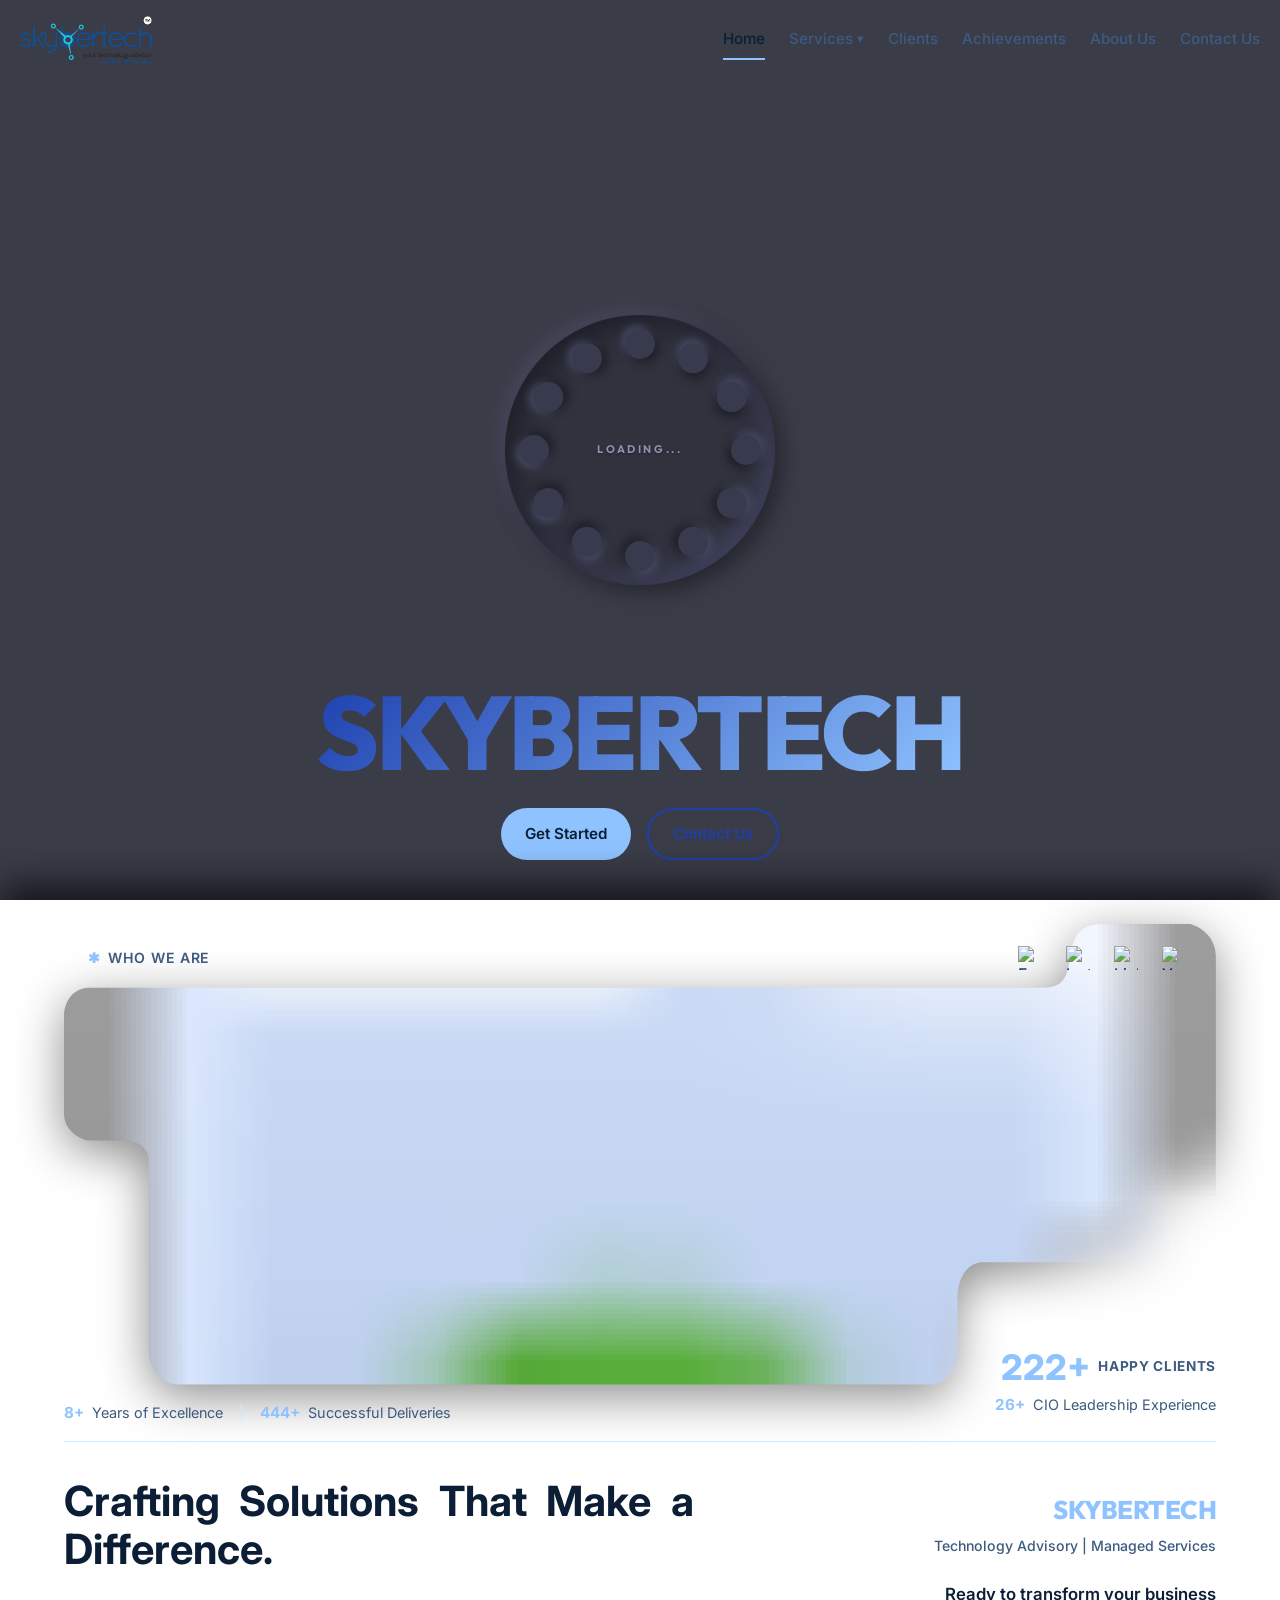
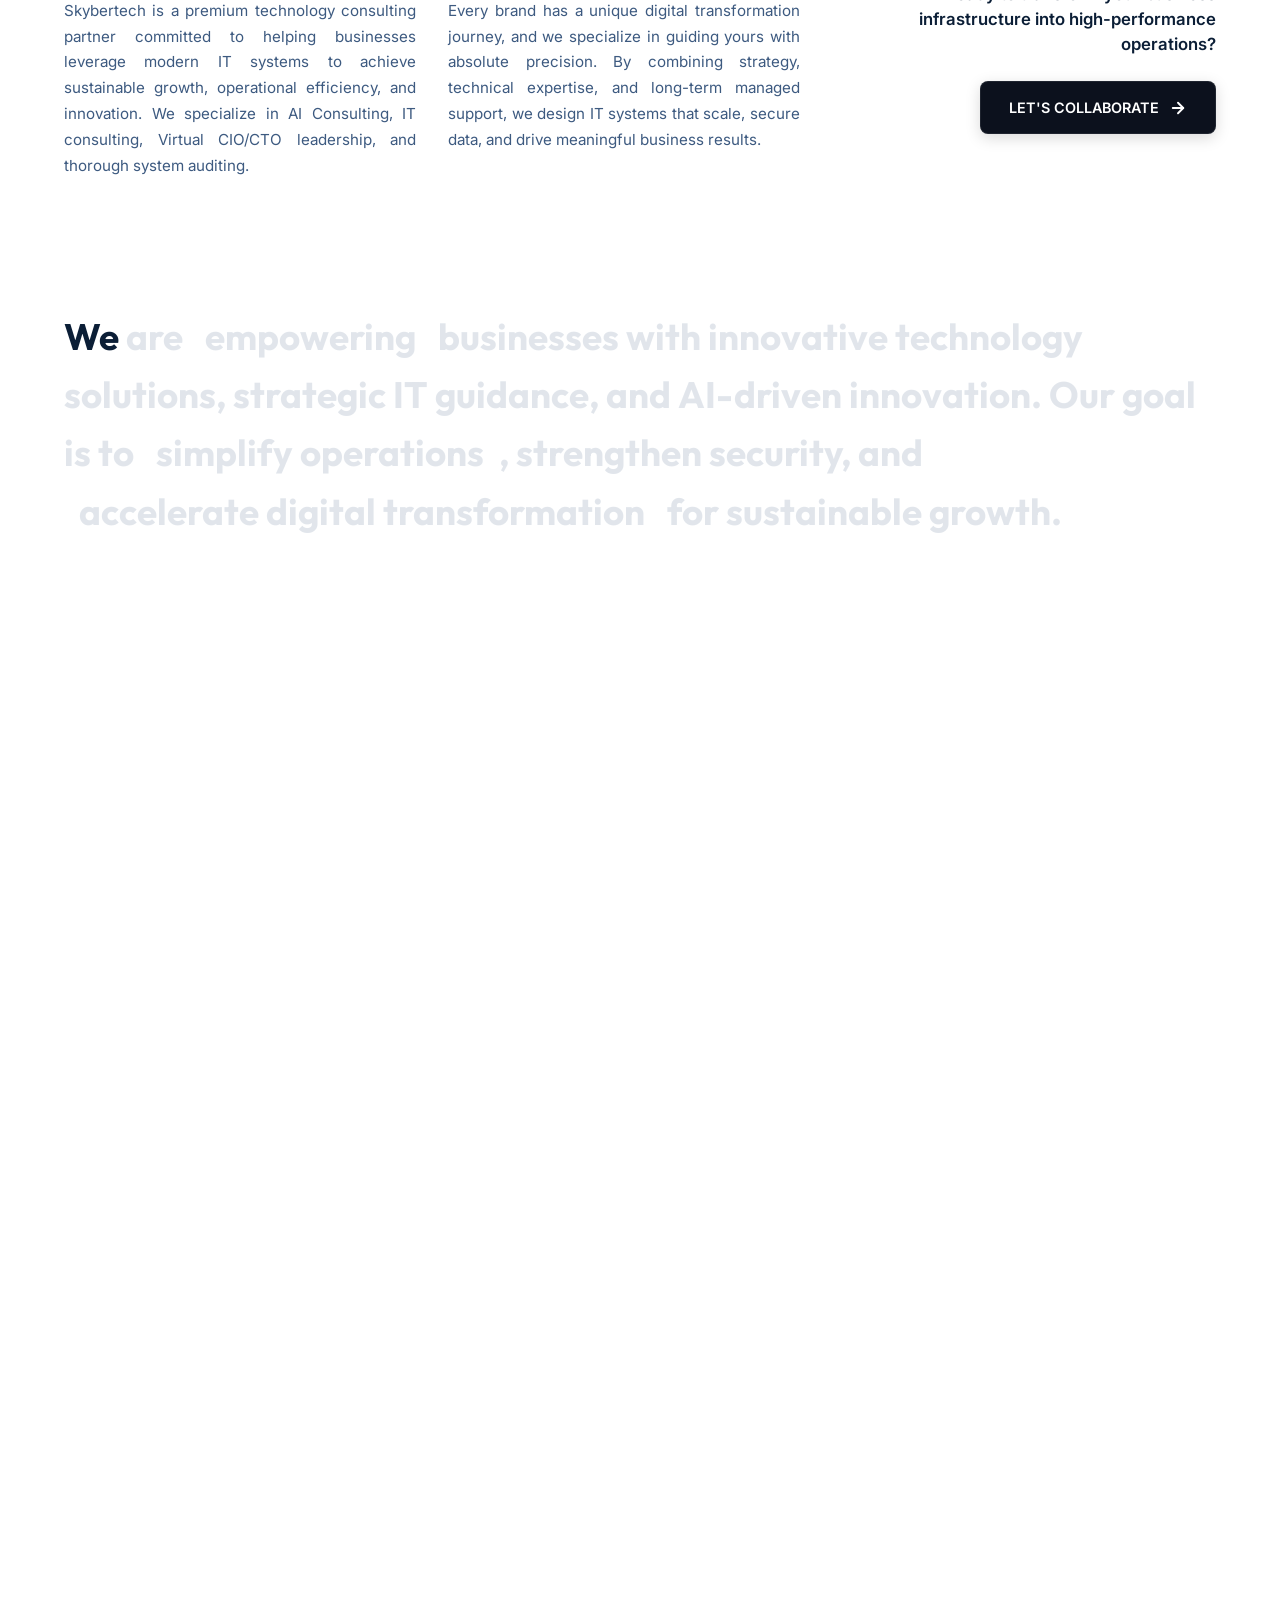
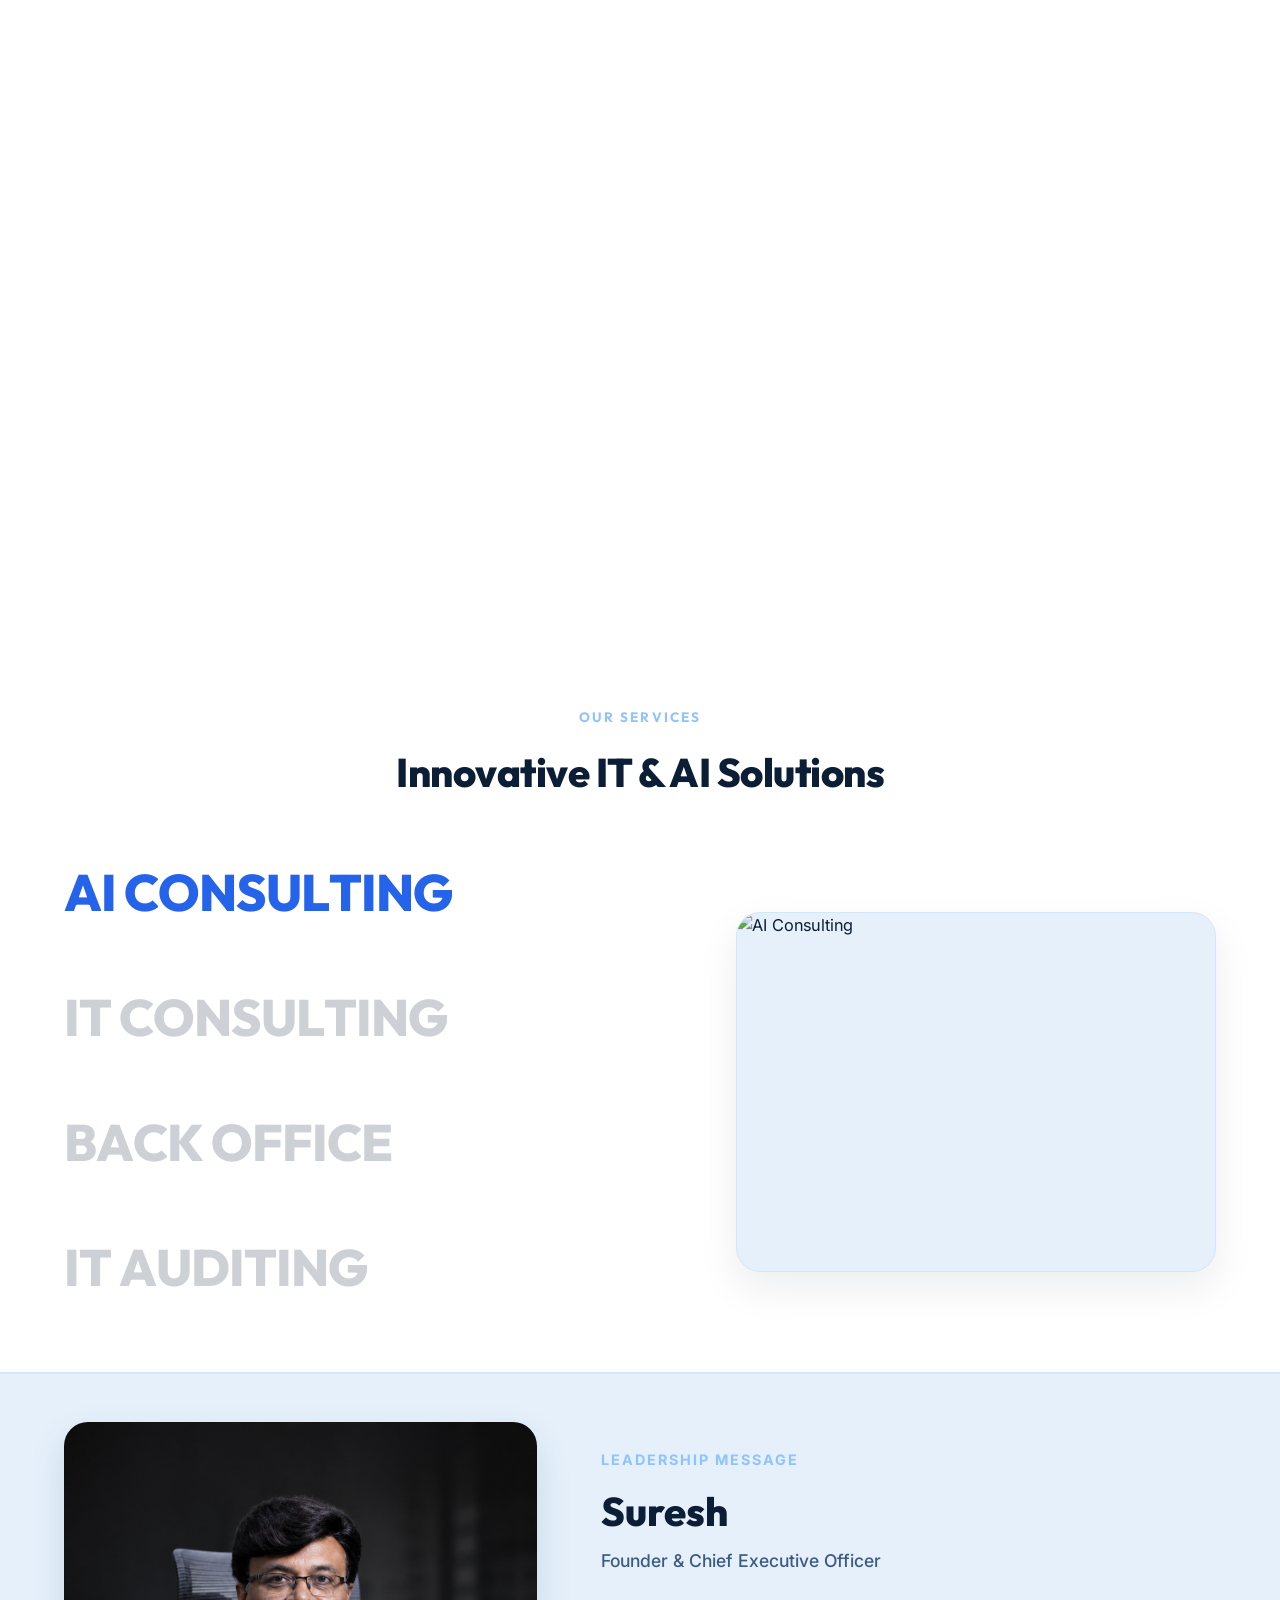
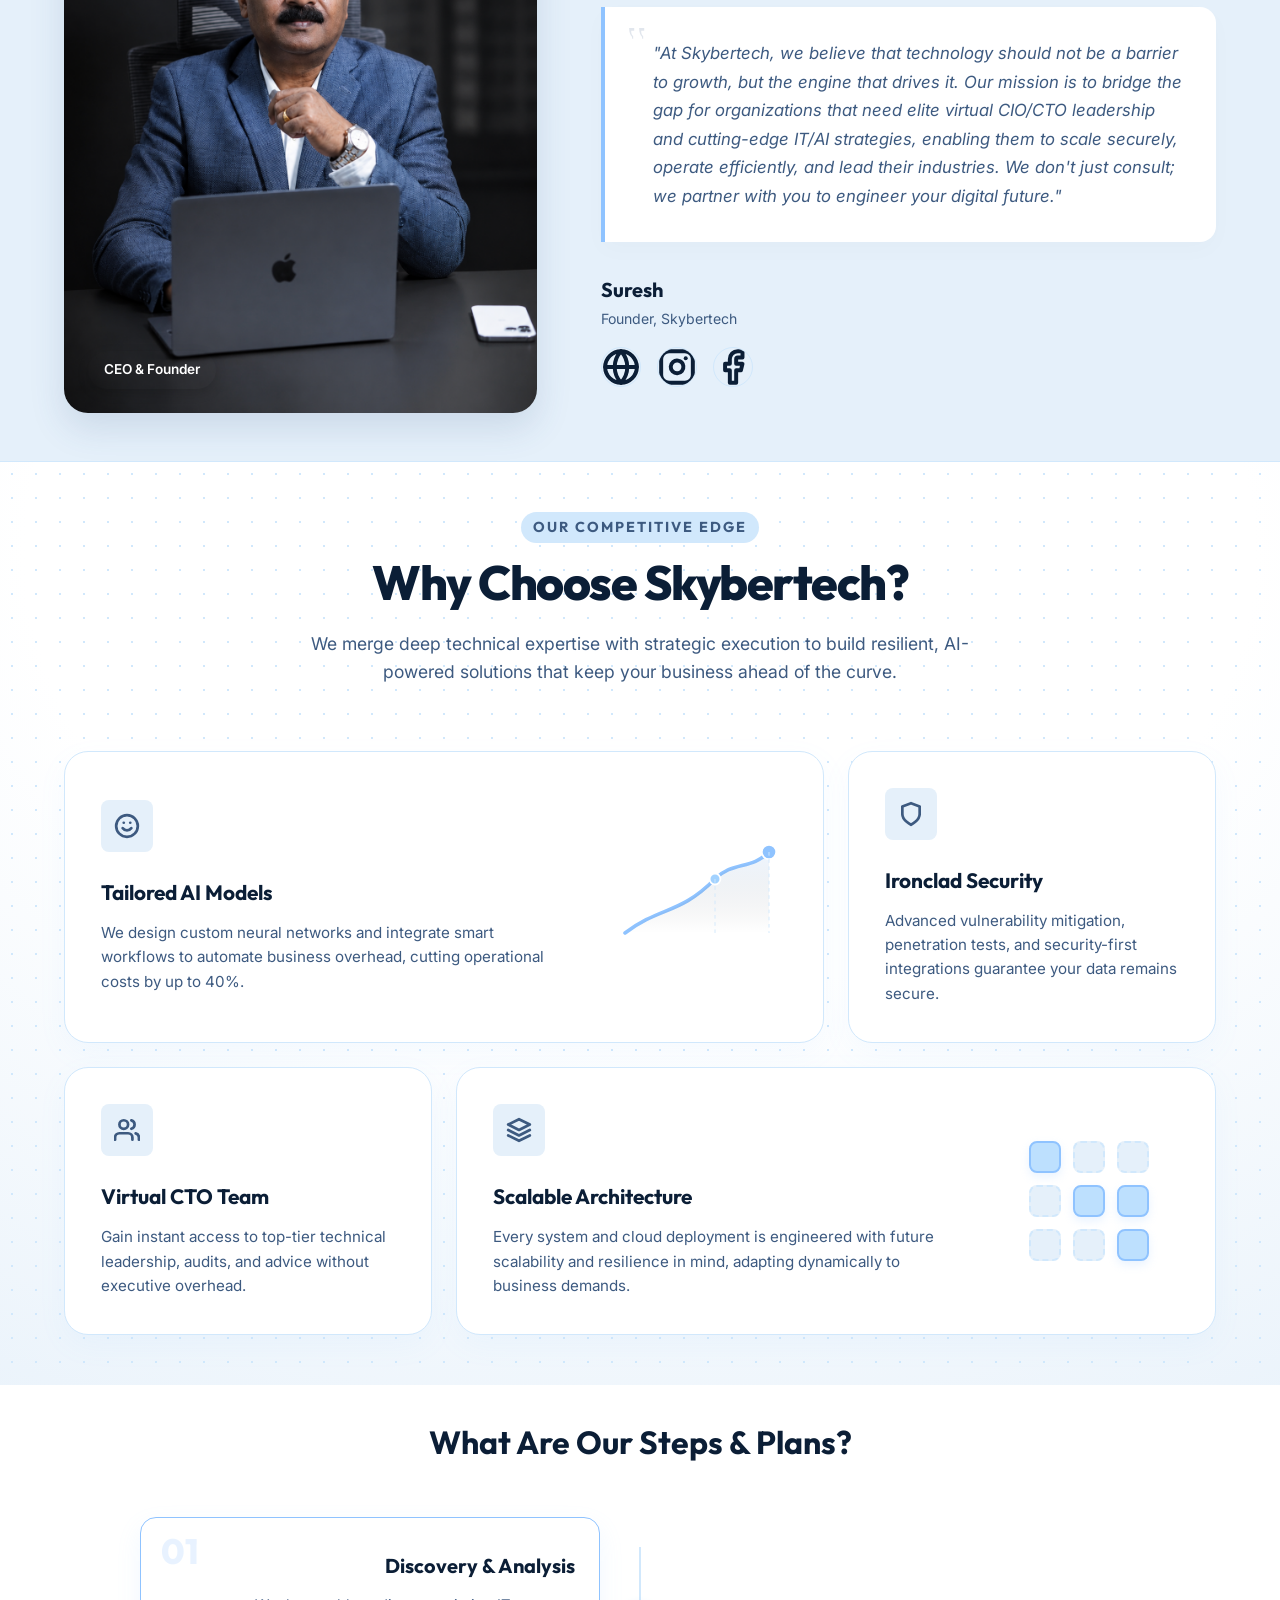
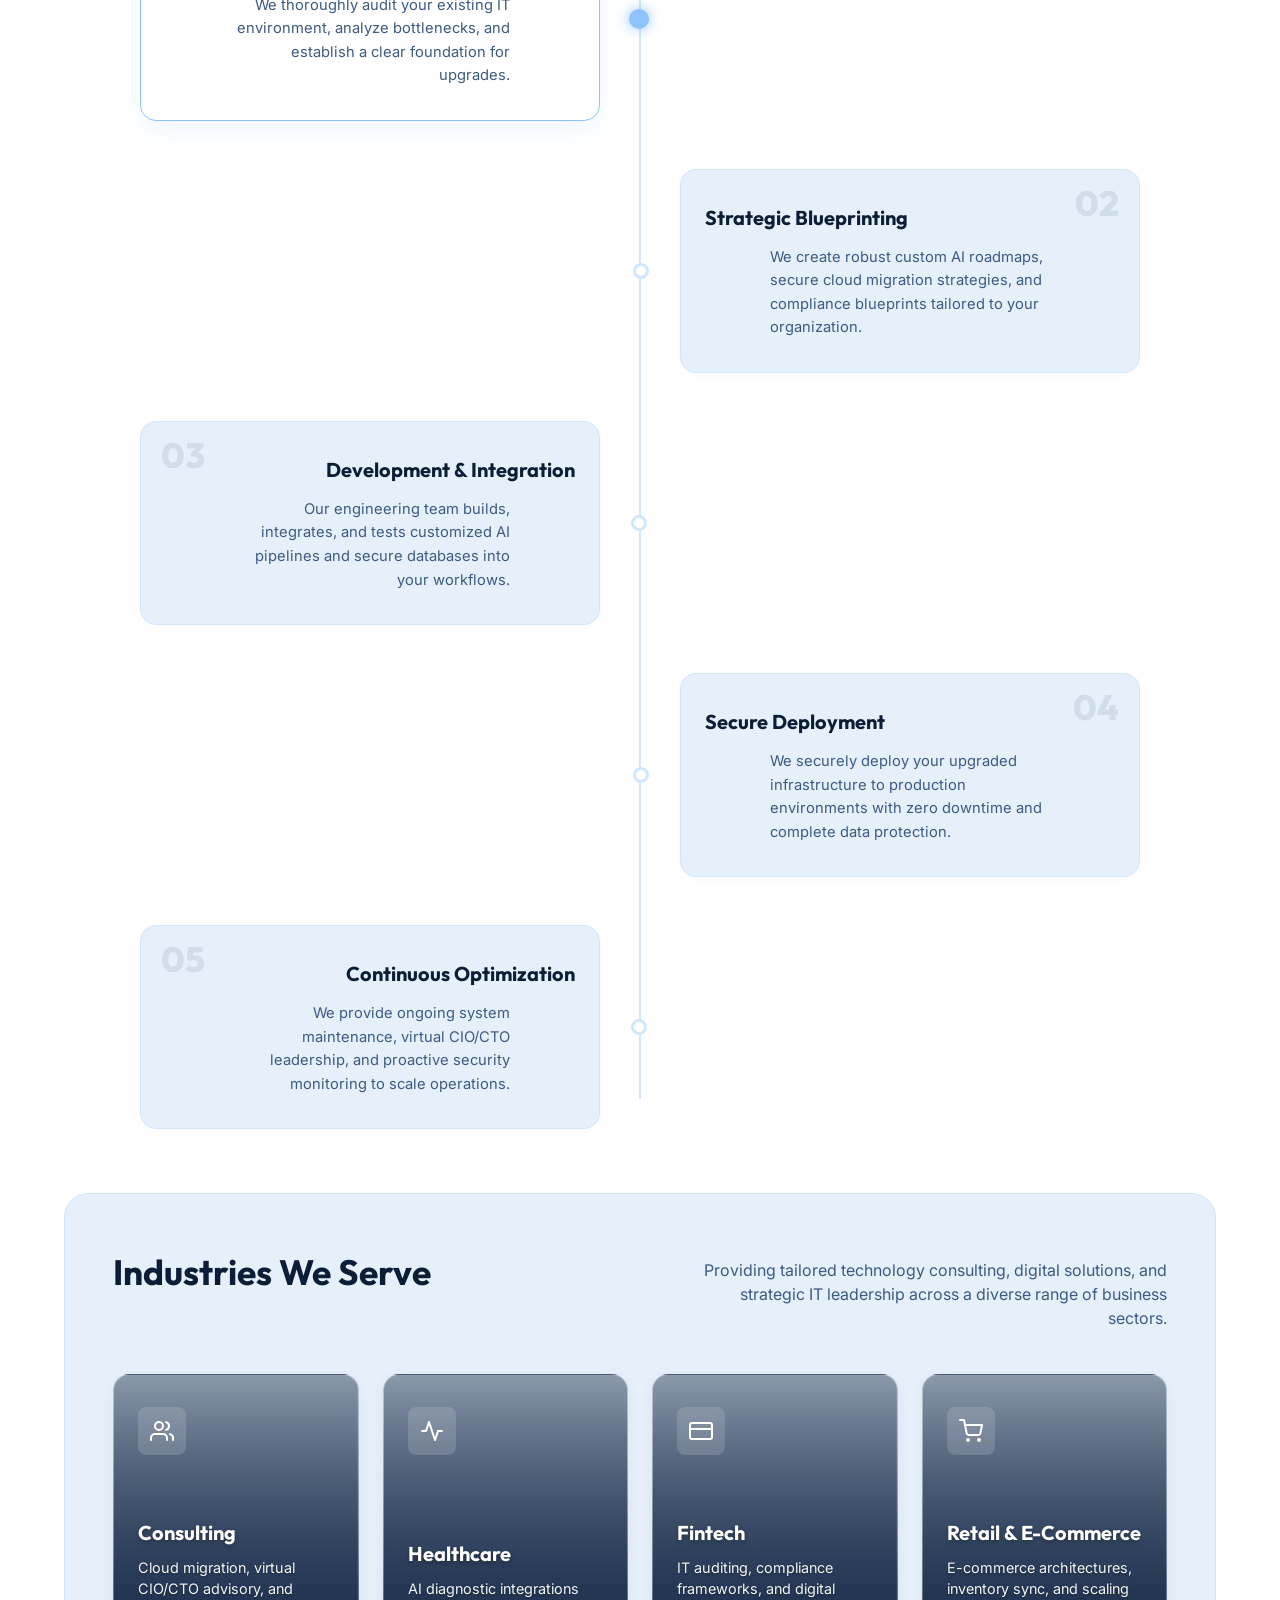
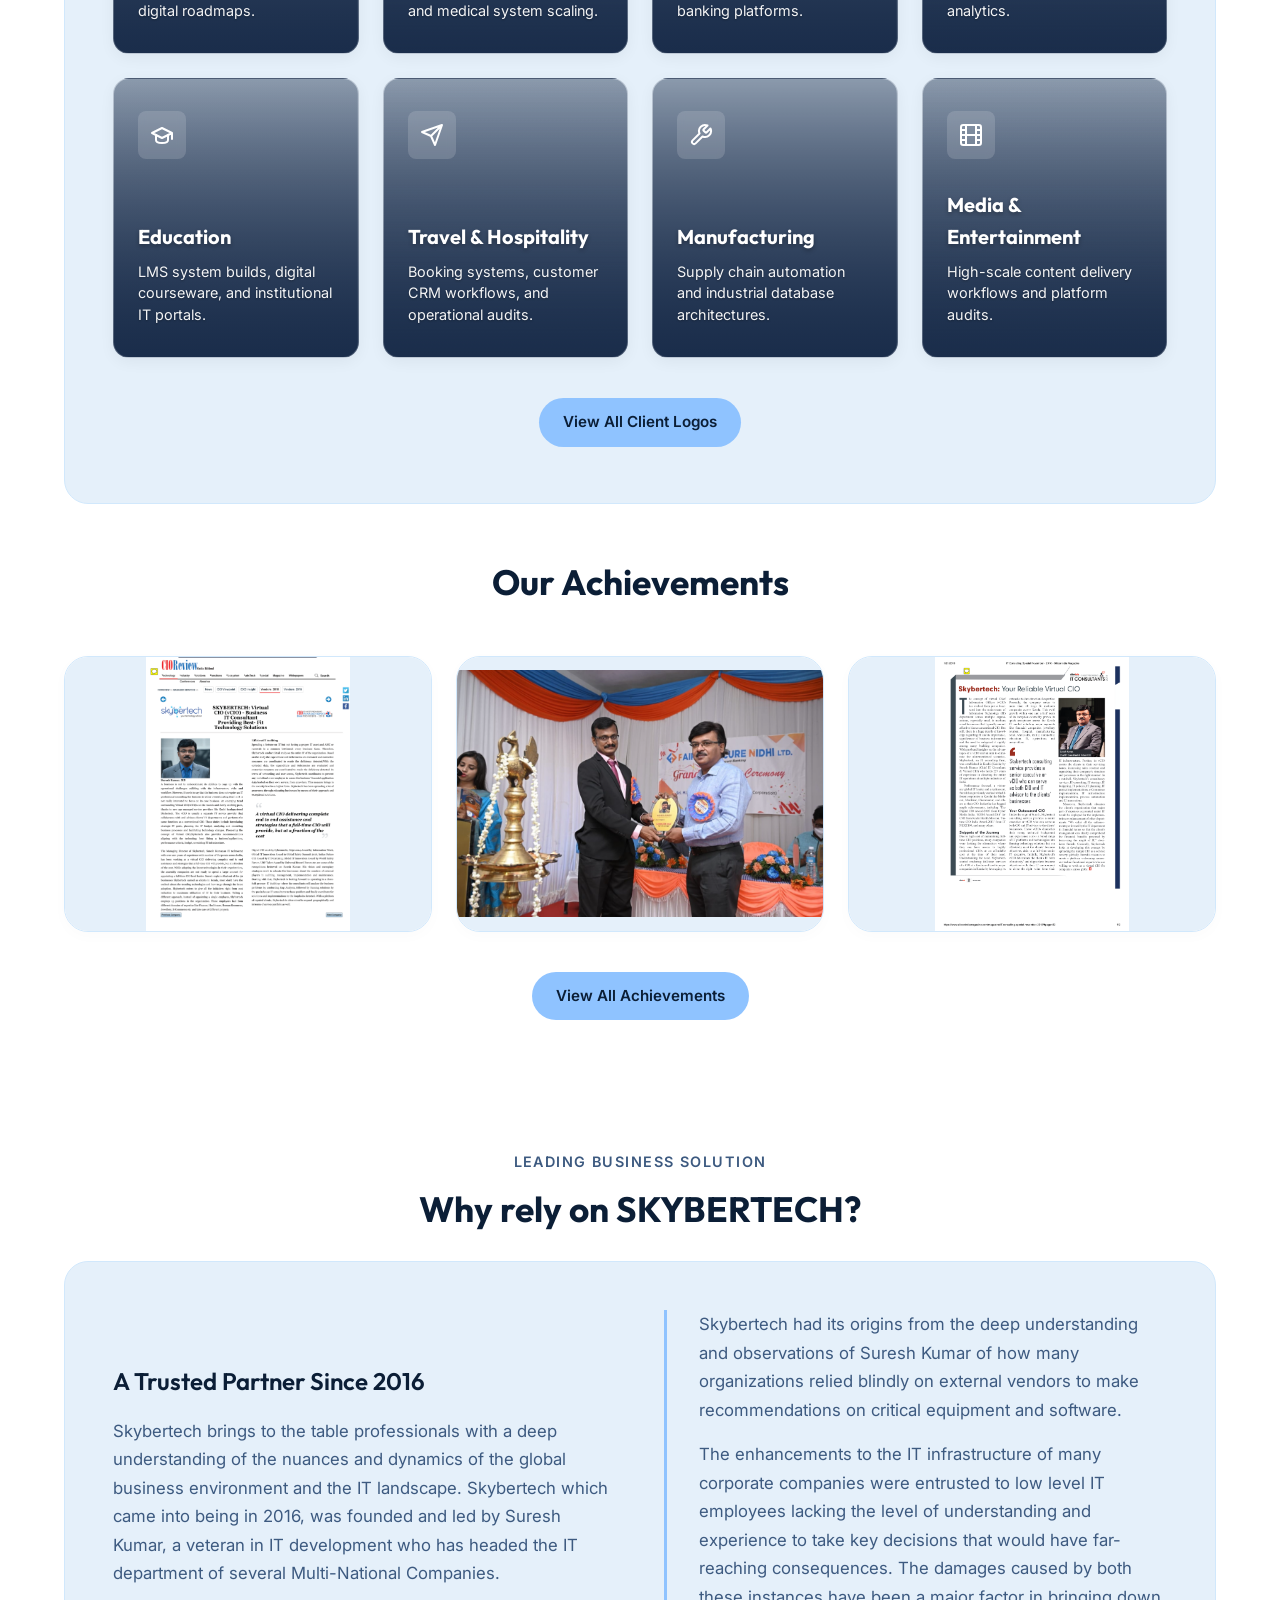
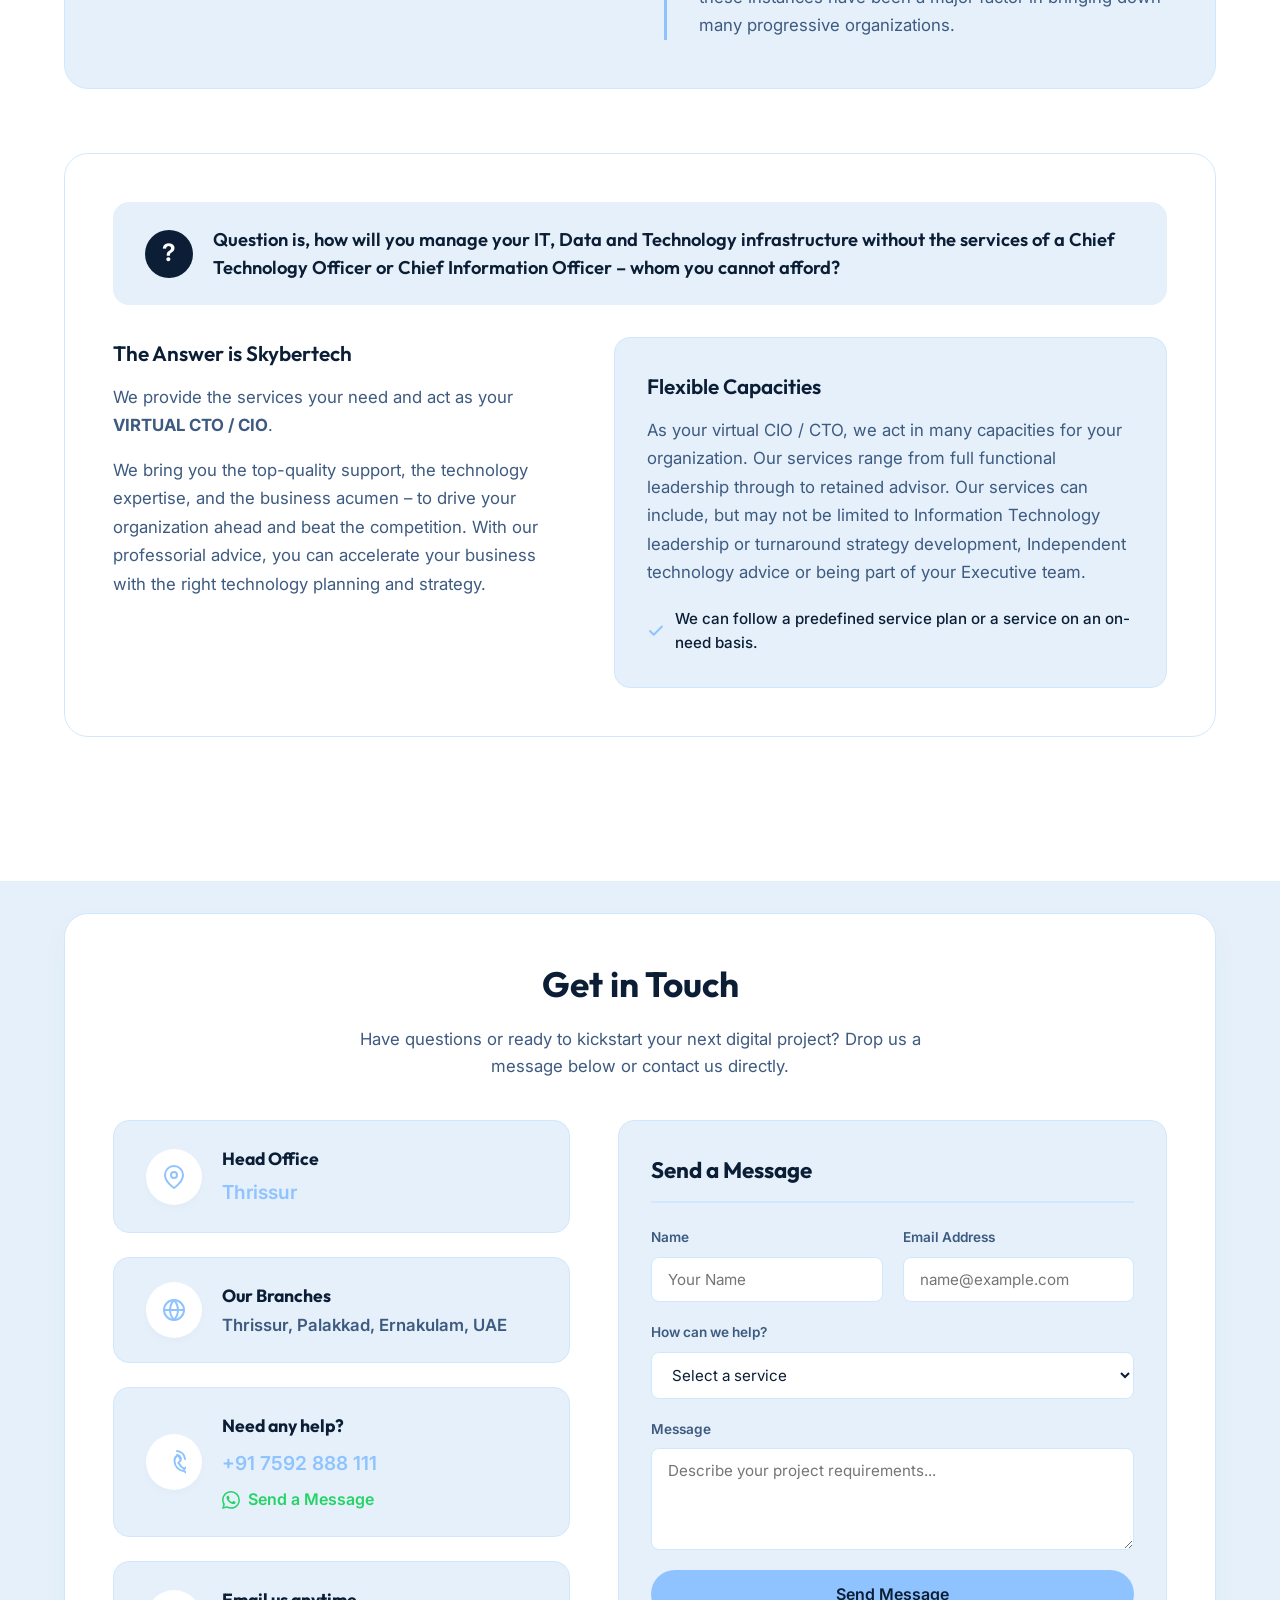
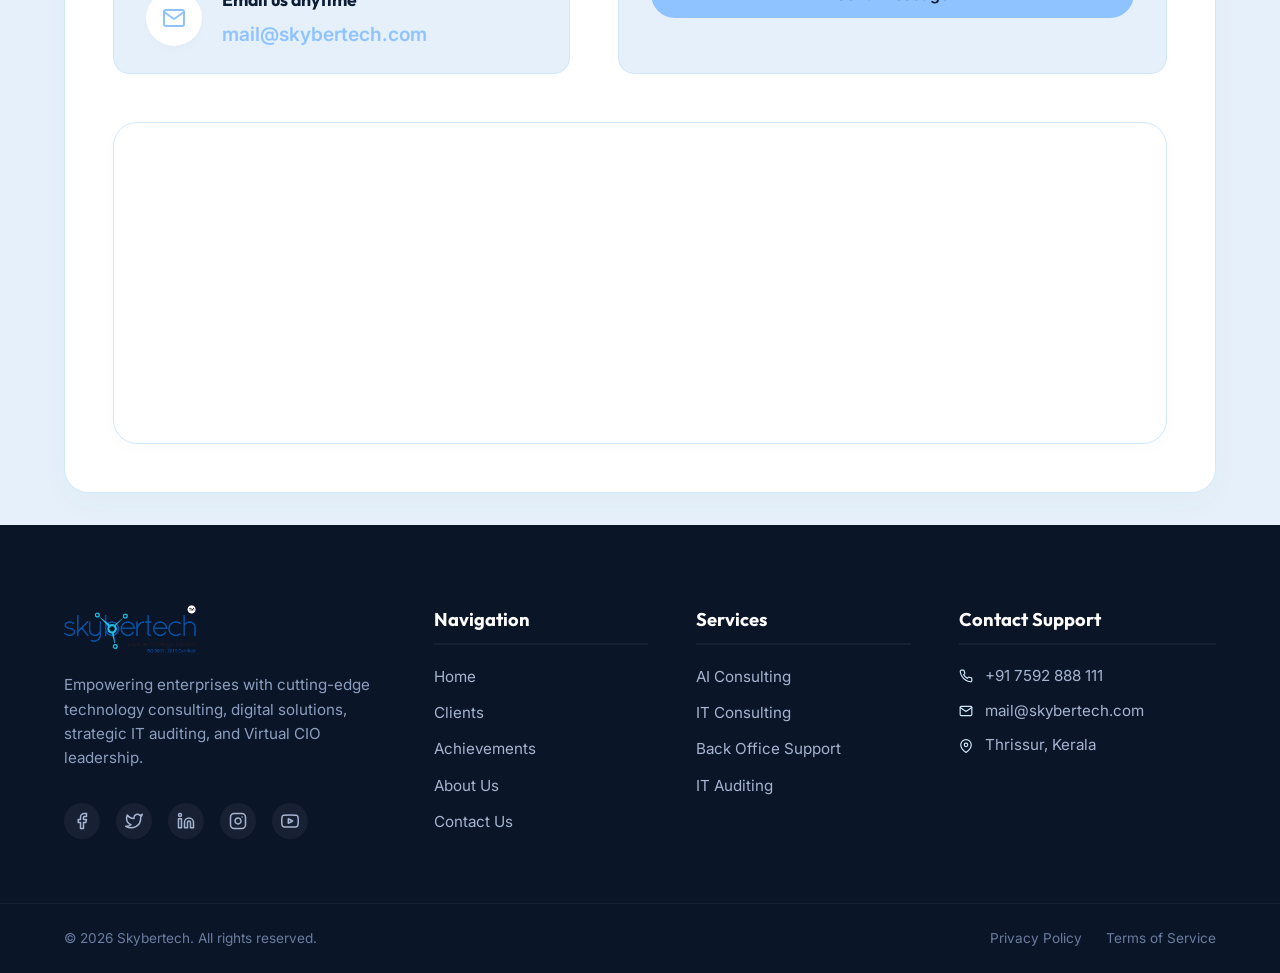
==== index.html @ de1d86b7 "feat: move 3D circular preloader to hero Spline cube scene loader wrapper and remove site-wide overl" ====
<!DOCTYPE html>
<html lang="en">

<head>
  <meta charset="UTF-8">
  <meta name="viewport" content="width=device-width, initial-scale=1.0">
  <!-- Favicon -->
  <link rel="icon" type="image/svg+xml" href="assets/fav.svg">
  <link rel="icon" type="image/png" href="assets/fav.png">
  <meta name="description"
    content="Skybertech - Tailored technology consulting, AI integrations, strategic IT leadership, and comprehensive system auditing.">
  <title>Skybertech | Premium IT Consulting & Digital Solutions</title>
  <!-- Google Fonts -->
  <link rel="preconnect" href="https://fonts.googleapis.com">
  <link rel="preconnect" href="https://fonts.gstatic.com" crossorigin>
  <link
    href="https://fonts.googleapis.com/css2?family=Inter:wght@300;400;500;600;700&family=Outfit:wght@400;500;600;700;800&display=swap"
    rel="stylesheet">
  <!-- Stylesheet -->
  <link rel="stylesheet" href="style.css">
</head>

<body>

  <!-- Header / Navbar -->
  <header class="main-header">
    <div class="container header-container">
      <a href="#" class="logo" id="main-logo">
        <img src="assets/logo.png" alt="SKYBERTECH" class="logo-img">
      </a>

      <nav class="navbar" id="navbar">
        <ul class="nav-links">
          <li><a href="#" class="nav-link active">Home</a></li>
          <li class="dropdown">
            <a href="#" class="nav-link dropdown-toggle">Services <span class="dropdown-caret">&#9662;</span></a>
            <ul class="dropdown-menu">
              <li><a href="ai-consulting.html">AI Consulting</a></li>
              <li><a href="it-consulting.html">IT Consulting</a></li>
              <li><a href="https://skybertech.ae/" target="_blank">Back Office Support</a></li>
              <li><a href="https://itauditors.in/" target="_blank">IT Auditing</a></li>
            </ul>
          </li>
          <li><a href="clients.html" class="nav-link">Clients</a></li>
          <li><a href="achievements.html" class="nav-link">Achievements</a></li>
          <li><a href="about.html" class="nav-link">About Us</a></li>
          <li><a href="contact.html" class="nav-link">Contact Us</a></li>
        </ul>
      </nav>

      <button class="mobile-menu-toggle" id="mobile-menu-toggle" aria-label="Toggle Menu">
        <span></span>
        <span></span>
        <span></span>
      </button>
    </div>
  </header>

  <!-- Hero Section -->
  <section class="hero-section">
    <div class="hero-banner">
      <!-- Spotlight Effect -->
      <div class="hero-spotlight" id="hero-spotlight"></div>

      <!-- Background 3D Scene -->
      <div class="hero-banner-bg-3d">
        <div class="spline-loader-wrapper">
          <div class="preloader-ring">
            <div class="preloader-tile"></div>
            <div class="preloader-tile"></div>
            <div class="preloader-tile"></div>
            <div class="preloader-tile"></div>
            <div class="preloader-tile"></div>
            <div class="preloader-tile"></div>
            <div class="preloader-tile"></div>
            <div class="preloader-tile"></div>
            <div class="preloader-tile"></div>
            <div class="preloader-tile"></div>
            <div class="preloader-tile"></div>
            <div class="preloader-tile"></div>
            <span class="preloader-label">LOADING...</span>
          </div>
        </div>
        <spline-viewer url="https://prod.spline.design/kZDDjO5HuC9GJUM2/scene.splinecode"></spline-viewer>
      </div>

      <!-- Content Overlay -->
      <div class="hero-banner-inner">
        <!-- Centered bottom content overlay -->
        <div class="hero-banner-left">
          <h1 class="hero-3d-title">SKYBERTECH</h1>

          <div class="hero-actions">
            <a href="#contact" class="btn btn-primary" id="btn-explore">Get Started</a>
            <a href="contact.html" class="btn btn-outline">Contact Us</a>
          </div>
        </div>
      </div>
    </div>
  </section>

  <!-- Main Content Wrapper for overlapping scroll parallax -->
  <div class="main-content-wrapper">



    <!-- Why Choose WANDER Section -->
    <section class="why-choose-section" id="about">
      <div class="container about-section-container">

        <!-- React-converted About Us Section Layout -->
        <div class="about-react-layout" id="about-react-trigger">

          <!-- Header with WHO WE ARE & Social Links -->
          <div class="about-layout-header">
            <div class="about-who-we-are">
              <span class="asterisk-spin">✱</span>
              <span class="who-we-are-text animate-timeline" style="--anim-order: 0;">WHO WE ARE</span>
            </div>
            <div class="about-socials">
              <a href="https://www.facebook.com/skybertechit" target="_blank" class="social-btn animate-timeline"
                style="--anim-order: 0;" aria-label="Facebook">
                <img src="https://pro-section.ui-layouts.com/facebook.svg" alt="Facebook" width="24" height="24">
              </a>
              <a href="https://www.instagram.com/skybertech.it/" target="_blank" class="social-btn animate-timeline"
                style="--anim-order: 1;" aria-label="Instagram">
                <img src="https://pro-section.ui-layouts.com/instagram.svg" alt="Instagram" width="24" height="24">
              </a>
              <a href="https://www.linkedin.com/company/skybertechit/" target="_blank"
                class="social-btn animate-timeline" style="--anim-order: 2;" aria-label="LinkedIn">
                <img src="https://pro-section.ui-layouts.com/linkedin.svg" alt="LinkedIn" width="24" height="24">
              </a>
              <a href="https://www.youtube.com/@skybertechit" target="_blank" class="social-btn animate-timeline"
                style="--anim-order: 3;" aria-label="YouTube">
                <img src="https://pro-section.ui-layouts.com/youtube.svg" alt="YouTube" width="24" height="24">
              </a>
            </div>
          </div>

          <!-- Custom Clipped SVG Image Background -->
          <div class="about-clipped-image-container animate-scale">
            <svg class="about-clipped-svg" viewBox="0 0 100 40" width="100%" height="100%">
              <defs>
                <clipPath id="clip-inverted" clipPathUnits="objectBoundingBox">
                  <path
                    d="M0.0998072 1H0.422076H0.749756C0.767072 1 0.774207 0.961783 0.77561 0.942675V0.807325C0.777053 0.743631 0.791844 0.731953 0.799059 0.734076H0.969813C0.996268 0.730255 1.00088 0.693206 0.999875 0.675159V0.0700637C0.999875 0.0254777 0.985045 0.00477707 0.977629 0H0.902473C0.854975 0 0.890448 0.138535 0.850165 0.138535H0.0204424C0.00408849 0.142357 0 0.180467 0 0.199045V0.410828C0 0.449045 0.0136283 0.46603 0.0204424 0.469745H0.0523086C0.0696245 0.471019 0.0735527 0.497877 0.0733523 0.511146V0.915605C0.0723903 0.983121 0.090588 1 0.0998072 1Z"
                    fill="#D9D9D9" />
                </clipPath>
              </defs>
              <image clip-path="url(#clip-inverted)" preserveAspectRatio="xMidYMid slice" width="100%" height="100%"
                xlink:href="https://images.unsplash.com/photo-1718601980986-0ce75101d52d?w=1200&auto=format&fit=crop">
              </image>
            </svg>
          </div>

          <!-- Dynamic Statistics Row inside clipped section boundaries -->
          <div class="about-stats-row">
            <!-- Left side stats -->
            <div class="stats-left animate-timeline" style="--anim-order: 5;">
              <div class="stat-bubble">
                <span class="stat-highlight"><span class="stat-count" data-target="10">0</span>+</span>
                <span class="stat-text">Years of Excellence</span>
              </div>
              <span class="stat-separator">|</span>
              <div class="stat-bubble">
                <span class="stat-highlight"><span class="stat-count" data-target="500">0</span>+</span>
                <span class="stat-text">Successful Deliveries</span>
              </div>
            </div>
            <!-- Right side stats (absolute overlay on desktop) -->
            <div class="stats-right">
              <div class="stat-large animate-timeline" style="--anim-order: 6;">
                <span class="stat-highlight-large"><span class="stat-count" data-target="250">0</span>+</span>
                <span class="stat-text-uppercase">Happy Clients</span>
              </div>
              <div class="stat-sub animate-timeline" style="--anim-order: 7;">
                <span class="stat-highlight"><span class="stat-count" data-target="30">0</span>+</span>
                <span class="stat-text">CIO Leadership Experience</span>
              </div>
            </div>
          </div>

          <!-- Main text columns & collaboration details -->
          <div class="about-grid-content">
            <!-- Left side: vertical reveal text and paragraph descriptions -->
            <div class="about-grid-left">
              <h2 class="vertical-cut-reveal text-reveal-trigger font-heading">
                Crafting Solutions That Make a Difference.
              </h2>
              <div class="about-grid-paragraphs animate-timeline" style="--anim-order: 9;">
                <div class="about-para-col animate-timeline" style="--anim-order: 10;">
                  <p>Skybertech is a premium technology consulting partner committed to helping businesses leverage
                    modern IT systems to achieve sustainable growth, operational efficiency, and innovation. We
                    specialize in AI Consulting, IT consulting, Virtual CIO/CTO leadership, and thorough system
                    auditing.</p>
                </div>
                <div class="about-para-col animate-timeline" style="--anim-order: 11;">
                  <p>Every brand has a unique digital transformation journey, and we specialize in guiding yours with
                    absolute precision. By combining strategy, technical expertise, and long-term managed support, we
                    design IT systems that scale, secure data, and drive meaningful business results.</p>
                </div>
              </div>
            </div>

            <!-- Right side: contact/collaboration callout card -->
            <div class="about-grid-right">
              <div class="brand-signature animate-timeline" style="--anim-order: 12;">
                SKYBERTECH
              </div>
              <div class="brand-role animate-timeline" style="--anim-order: 13;">
                Technology Advisory | Managed Services
              </div>
              <div class="brand-pitch animate-timeline" style="--anim-order: 14;">
                Ready to transform your business infrastructure into high-performance operations?
              </div>
              <div class="collaborate-btn-wrapper animate-timeline" style="--anim-order: 15;">
                <a href="contact.html" class="btn btn-collaborate">
                  LET'S COLLABORATE
                  <svg xmlns="http://www.w3.org/2000/svg" width="18" height="18" viewBox="0 0 24 24" fill="none"
                    stroke="currentColor" stroke-width="2.5" stroke-linecap="round" stroke-linejoin="round"
                    class="arrow-icon">
                    <line x1="5" y1="12" x2="19" y2="12"></line>
                    <polyline points="12 5 19 12 12 19"></polyline>
                  </svg>
                </a>
              </div>
            </div>
          </div>

        </div>

        <!-- Scroll Track wrapper for scroll-scrub reveal -->
        <div class="values-scroll-track" id="values-scroll-section">
          <div class="about-values-typography-row values-sticky-container">
            <p class="values-typography">
              We are <span class="highlight-box box-blue">empowering</span> businesses with innovative technology
              solutions, strategic IT guidance, and AI-driven innovation. Our goal is to <span
                class="highlight-box box-orange">simplify operations</span>, strengthen security, and <span
                class="highlight-box box-green">accelerate digital transformation</span> for sustainable growth.
            </p>
            <div class="values-bottom-row">
              <div class="values-signature">
                <span class="values-label">We Are Skybertech And We Will</span>
                <span class="values-sublabel">Empower Your Business</span>
              </div>
              <a href="about.html" class="btn btn-values">
                About Skybertech
                <svg xmlns="http://www.w3.org/2000/svg" width="18" height="18" viewBox="0 0 24 24" fill="none"
                  stroke="currentColor" stroke-width="2.5" stroke-linecap="round" stroke-linejoin="round"
                  class="arrow-icon">
                  <line x1="5" y1="12" x2="19" y2="12"></line>
                  <polyline points="12 5 19 12 12 19"></polyline>
                </svg>
              </a>
            </div>
          </div>
        </div>
      </div>
    </section>

    <!-- Core Services Section -->
    <section class="services-section animate-fade" id="services">
      <div class="container services-container">
        <div class="section-header-centered">
          <span class="section-tagline">OUR SERVICES</span>
          <h2 class="section-title-centered">Innovative IT & AI Solutions</h2>
        </div>

        <!-- Core Services Animated HoverSlider -->
        <div class="hover-slider" id="services-hover-slider">
          <!-- Left Side: Interactive Titles Column -->
          <div class="hover-slider-titles">
            <!-- Slide 1 -->
            <a href="ai-consulting.html" class="slider-title-link active animate-fade" data-slide-index="0">
              <span class="stagger-hover-text">AI Consulting</span>
            </a>
            <!-- Slide 2 -->
            <a href="it-consulting.html" class="slider-title-link animate-fade" data-slide-index="1">
              <span class="stagger-hover-text">IT Consulting</span>
            </a>
            <!-- Slide 3 -->
            <a href="https://skybertech.ae/" target="_blank" class="slider-title-link animate-fade" data-slide-index="2">
              <span class="stagger-hover-text">Back Office</span>
            </a>
            <!-- Slide 4 -->
            <a href="https://itauditors.in/" target="_blank" class="slider-title-link animate-fade" data-slide-index="3">
              <span class="stagger-hover-text">IT Auditing</span>
            </a>
          </div>
          
          <!-- Right Side: Slider Image Wrapper -->
          <div class="hover-slider-image-wrap animate-fade">
            <!-- Image 1 -->
            <div class="hover-slider-image-item active" data-image-index="0">
              <img src="https://images.unsplash.com/photo-1620712943543-bcc4688e7485?auto=format&fit=crop&w=600&q=80" alt="AI Consulting" loading="eager" decoding="async">
            </div>
            <!-- Image 2 -->
            <div class="hover-slider-image-item" data-image-index="1">
              <img src="https://images.unsplash.com/photo-1558494949-ef010cbdcc31?auto=format&fit=crop&w=600&q=80" alt="IT Consulting" loading="eager" decoding="async">
            </div>
            <!-- Image 3 -->
            <div class="hover-slider-image-item" data-image-index="2">
              <img src="https://images.unsplash.com/photo-1498050108023-c5249f4df085?auto=format&fit=crop&w=600&q=80" alt="Back Office" loading="eager" decoding="async">
            </div>
            <!-- Image 4 -->
            <div class="hover-slider-image-item" data-image-index="3">
              <img src="https://images.unsplash.com/photo-1563986768609-322da13575f3?auto=format&fit=crop&w=600&q=80" alt="IT Auditing" loading="eager" decoding="async">
            </div>
          </div>
        </div>
      </div>
    </section>

    <!-- CEO & Founder Section -->
    <section class="ceo-section animate-fade">
      <div class="container">
        <div class="ceo-container">
          <!-- CEO Image (Left Column) -->
          <div class="ceo-image-wrapper">
            <img src="assets/ceo.png" alt="Suresh - CEO & Founder" class="ceo-img">
            <div class="ceo-badge">
              <span class="ceo-badge-title">CEO & Founder</span>
            </div>
          </div>

          <!-- CEO Content (Right Column) -->
          <div class="ceo-content">
            <span class="ceo-pretitle">Leadership Message</span>
            <h2 class="ceo-title">Suresh</h2>
            <p class="ceo-subtitle">Founder & Chief Executive Officer</p>

            <div class="ceo-quote-box">
              <svg class="ceo-quote-icon" xmlns="http://www.w3.org/2000/svg" viewBox="0 0 24 24" fill="currentColor">
                <path
                  d="M11.192 15.757c0-.907-.188-1.754-.565-2.54a5.72 5.72 0 0 1-1.498-2.203c-.628-1.503-.942-3.14-.942-4.908V5h5v2.857h-3V8.5c0 1.947.667 3.517 2 4.709v2.548h-1zm10 0c0-.907-.188-1.754-.565-2.54a5.72 5.72 0 0 1-1.498-2.203c-.628-1.503-.942-3.14-.942-4.908V5h5v2.857h-3V8.5c0 1.947.667 3.517 2 4.709v2.548h-1z" />
              </svg>
              <p class="ceo-quote-text">
                "At Skybertech, we believe that technology should not be a barrier to growth, but the engine that drives
                it. Our mission is to bridge the gap for organizations that need elite virtual CIO/CTO leadership and
                cutting-edge IT/AI strategies, enabling them to scale securely, operate efficiently, and lead their
                industries. We don't just consult; we partner with you to engineer your digital future."
              </p>
            </div>

            <div class="ceo-signature">
              <p class="ceo-signature-name">Suresh</p>
              <p class="ceo-signature-title">Founder, Skybertech</p>
              <div class="ceo-links-row">
                <a href="https://itconsultant.in/" target="_blank" rel="noopener" class="ceo-social-link"
                  title="Website">
                  <svg xmlns="http://www.w3.org/2000/svg" width="16" height="16" viewBox="0 0 24 24" fill="none"
                    stroke="currentColor" stroke-width="2.5" stroke-linecap="round" stroke-linejoin="round"
                    class="social-icon">
                    <circle cx="12" cy="12" r="10"></circle>
                    <line x1="2" y1="12" x2="22" y2="12"></line>
                    <path
                      d="M12 2a15.3 15.3 0 0 1 4 10 15.3 15.3 0 0 1-4 10 15.3 15.3 0 0 1-4-10 15.3 15.3 0 0 1 4-10z">
                    </path>
                  </svg>
                </a>

                <a href="https://instagram.com/" target="_blank" rel="noopener" class="ceo-social-link"
                  title="Instagram">
                  <svg xmlns="http://www.w3.org/2000/svg" width="16" height="16" viewBox="0 0 24 24" fill="none"
                    stroke="currentColor" stroke-width="2.5" stroke-linecap="round" stroke-linejoin="round"
                    class="social-icon">
                    <rect x="2" y="2" width="20" height="20" rx="5" ry="5"></rect>
                    <path d="M16 11.37A4 4 0 1 1 12.63 8 4 4 0 0 1 16 11.37z"></path>
                    <line x1="17.5" y1="6.5" x2="17.51" y2="6.5"></line>
                  </svg>
                </a>

                <a href="https://facebook.com/" target="_blank" rel="noopener" class="ceo-social-link" title="Facebook">
                  <svg xmlns="http://www.w3.org/2000/svg" width="16" height="16" viewBox="0 0 24 24" fill="none"
                    stroke="currentColor" stroke-width="2.5" stroke-linecap="round" stroke-linejoin="round"
                    class="social-icon">
                    <path d="M18 2h-3a5 5 0 0 0-5 5v3H7v4h3v8h4v-8h3l1-4h-4V7a1 1 0 0 1 1-1h3z"></path>
                  </svg>
                </a>
              </div>
            </div>
          </div>
        </div>
      </div>
    </section>



    <!-- Why Choose Skybertech Section -->
    <section class="why-choose-skybertech animate-fade" id="why-choose">
      <div class="container">
        <div class="sky-why-header">
          <span class="sky-why-pre">Our Competitive Edge</span>
          <h2 class="sky-why-title">Why Choose Skybertech?</h2>
          <p class="sky-why-subtitle">We merge deep technical expertise with strategic execution to build resilient,
            AI-powered solutions that keep your business ahead of the curve.</p>
        </div>

        <div class="sky-why-bento">
          <!-- Card 1: Tailored AI Models (Large, 2 Cols) -->
          <div class="sky-bento-card bento-large">
            <div class="bento-content">
              <div class="sky-why-icon-box">
                <svg xmlns="http://www.w3.org/2000/svg" viewBox="0 0 24 24" fill="none" stroke="currentColor"
                  stroke-width="2.5" stroke-linecap="round" stroke-linejoin="round">
                  <circle cx="12" cy="12" r="10"></circle>
                  <path d="M8 14s1.5 2 4 2 4-2 4-2"></path>
                  <line x1="9" y1="9" x2="9.01" y2="9"></line>
                  <line x1="15" y1="9" x2="15.01" y2="9"></line>
                </svg>
              </div>
              <h3 class="sky-why-card-title">Tailored AI Models</h3>
              <p class="sky-why-card-desc">We design custom neural networks and integrate smart workflows to automate
                business overhead, cutting operational costs by up to 40%.</p>
            </div>
            <div class="bento-visual ai-visual">
              <svg viewBox="0 0 200 120" fill="none" xmlns="http://www.w3.org/2000/svg" class="bento-svg">
                <path d="M20 100 C 60 70, 80 80, 120 40 C 140 20, 160 30, 180 10" stroke="var(--maya-blue)"
                  stroke-width="4" stroke-linecap="round" />
                <path d="M20 100 C 60 70, 80 80, 120 40 C 140 20, 160 30, 180 10 L 180 100 L 20 100 Z"
                  fill="url(#ai-grad)" opacity="0.15" />
                <circle cx="120" cy="40" r="6" fill="var(--light-sky-blue)" stroke="var(--text-light)"
                  stroke-width="2" />
                <circle cx="180" cy="10" r="8" fill="var(--maya-blue)" stroke="var(--text-light)" stroke-width="2" />
                <line x1="120" y1="40" x2="120" y2="100" stroke="var(--border-light)" stroke-dasharray="4 4" />
                <line x1="180" y1="10" x2="180" y2="100" stroke="var(--border-light)" stroke-dasharray="4 4" />
                <defs>
                  <linearGradient id="ai-grad" x1="0" y1="0" x2="0" y2="1">
                    <stop offset="0%" stop-color="var(--maya-blue)" />
                    <stop offset="100%" stop-color="transparent" />
                  </linearGradient>
                </defs>
              </svg>
            </div>
          </div>

          <!-- Card 2: Ironclad Security (Standard, 1 Col) -->
          <div class="sky-bento-card">
            <div class="sky-why-icon-box">
              <svg xmlns="http://www.w3.org/2000/svg" viewBox="0 0 24 24" fill="none" stroke="currentColor"
                stroke-width="2.5" stroke-linecap="round" stroke-linejoin="round">
                <path d="M12 22s8-4 8-10V5l-8-3-8 3v7c0 6 8 10 8 10z"></path>
              </svg>
            </div>
            <div>
              <h3 class="sky-why-card-title">Ironclad Security</h3>
              <p class="sky-why-card-desc">Advanced vulnerability mitigation, penetration tests, and security-first
                integrations guarantee your data remains secure.</p>
            </div>
          </div>

          <!-- Card 3: Virtual CIO / CTO Team (Standard, 1 Col) -->
          <div class="sky-bento-card">
            <div class="sky-why-icon-box">
              <svg xmlns="http://www.w3.org/2000/svg" viewBox="0 0 24 24" fill="none" stroke="currentColor"
                stroke-width="2.5" stroke-linecap="round" stroke-linejoin="round">
                <path d="M17 21v-2a4 4 0 0 0-4-4H5a4 4 0 0 0-4 4v2"></path>
                <circle cx="9" cy="7" r="4"></circle>
                <path d="M23 21v-2a4 4 0 0 0-3-3.87"></path>
                <path d="M16 3.13a4 4 0 0 1 0 7.75"></path>
              </svg>
            </div>
            <div>
              <h3 class="sky-why-card-title">Virtual CTO Team</h3>
              <p class="sky-why-card-desc">Gain instant access to top-tier technical leadership, audits, and advice
                without executive overhead.</p>
            </div>
          </div>

          <!-- Card 4: Scalable Architecture (Large, 2 Cols) -->
          <div class="sky-bento-card bento-large">
            <div class="bento-content">
              <div class="sky-why-icon-box">
                <svg xmlns="http://www.w3.org/2000/svg" viewBox="0 0 24 24" fill="none" stroke="currentColor"
                  stroke-width="2.5" stroke-linecap="round" stroke-linejoin="round">
                  <polygon points="12 2 2 7 12 12 22 7 12 2"></polygon>
                  <polyline points="2 17 12 22 22 17"></polyline>
                  <polyline points="2 12 12 17 22 12"></polyline>
                </svg>
              </div>
              <h3 class="sky-why-card-title">Scalable Architecture</h3>
              <p class="sky-why-card-desc">Every system and cloud deployment is engineered with future scalability and
                resilience in mind, adapting dynamically to business demands.</p>
            </div>
            <div class="bento-visual arch-visual">
              <div class="arch-box-grid">
                <div class="arch-box active"></div>
                <div class="arch-box"></div>
                <div class="arch-box"></div>
                <div class="arch-box"></div>
                <div class="arch-box active"></div>
                <div class="arch-box active"></div>
                <div class="arch-box"></div>
                <div class="arch-box"></div>
                <div class="arch-box active"></div>
              </div>
            </div>
          </div>
        </div>
      </div>
    </section>

    <!-- Steps and Plans Section -->
    <section class="milestones-timeline-section">
      <div class="container">
        <h2 class="milestones-section-title">What Are Our Steps & Plans?</h2>
        <div class="milestones-grid">
          <!-- Active Glowing Progress Line -->
          <div class="milestones-active-line"></div>
          <div class="milestone-item">
            <div class="milestone-number">1</div>
            <h3 class="milestone-title">Discovery & Analysis</h3>
            <p class="milestone-desc">We thoroughly audit your existing IT environment, analyze bottlenecks, and
              establish
              a clear foundation for upgrades.</p>
          </div>
          <div class="milestone-item">
            <div class="milestone-number">2</div>
            <h3 class="milestone-title">Strategic Blueprinting</h3>
            <p class="milestone-desc">We create robust custom AI roadmaps, secure cloud migration strategies, and
              compliance blueprints tailored to your organization.</p>
          </div>
          <div class="milestone-item">
            <div class="milestone-number">3</div>
            <h3 class="milestone-title">Development & Integration</h3>
            <p class="milestone-desc">Our engineering team builds, integrates, and tests customized AI pipelines and
              secure databases into your workflows.</p>
          </div>
          <div class="milestone-item">
            <div class="milestone-number">4</div>
            <h3 class="milestone-title">Secure Deployment</h3>
            <p class="milestone-desc">We securely deploy your upgraded infrastructure to production environments with
              zero
              downtime and complete data protection.</p>
          </div>
          <div class="milestone-item">
            <div class="milestone-number">5</div>
            <h3 class="milestone-title">Continuous Optimization</h3>
            <p class="milestone-desc">We provide ongoing system maintenance, virtual CIO/CTO leadership, and proactive
              security monitoring to scale operations.</p>
          </div>
        </div>
      </div>
    </section>

    <!-- Clients Section (Categories Preview) -->
    <section class="clients-section animate-fade" id="clients">
      <div class="container">
        <div class="clients-box">
          <div class="clients-header">
            <h2 class="section-title">Industries We Serve</h2>
            <p class="clients-subtitle">
              Providing tailored technology consulting, digital solutions, and strategic IT leadership across a diverse
              range of business sectors.
            </p>
          </div>

          <div class="categories-grid">
            <!-- Category 1: Consulting -->
            <a href="clients.html?category=consulting" class="category-card animate-fade"
              style="background-image: linear-gradient(rgba(24, 43, 73, 0.25), rgba(24, 43, 73, 0.9)), url('https://images.unsplash.com/photo-1454165804606-c3d57bc86b40?auto=format&fit=crop&w=600&q=80');">
              <div class="category-icon-wrapper">
                <svg xmlns="http://www.w3.org/2000/svg" width="24" height="24" viewBox="0 0 24 24" fill="none"
                  stroke="currentColor" stroke-width="2" stroke-linecap="round" stroke-linejoin="round">
                  <path d="M17 21v-2a4 4 0 0 0-4-4H5a4 4 0 0 0-4 4v2"></path>
                  <circle cx="9" cy="7" r="4"></circle>
                  <path d="M23 21v-2a4 4 0 0 0-3-3.87"></path>
                  <path d="M16 3.13a4 4 0 0 1 0 7.75"></path>
                </svg>
              </div>
              <h3 class="category-title">Consulting</h3>
              <p class="category-desc">Cloud migration, virtual CIO/CTO advisory, and digital roadmaps.</p>
            </a>

            <!-- Category 2: Healthcare -->
            <a href="clients.html?category=hospital" class="category-card animate-fade"
              style="background-image: linear-gradient(rgba(24, 43, 73, 0.25), rgba(24, 43, 73, 0.9)), url('https://images.unsplash.com/photo-1505751172876-fa1923c5c528?auto=format&fit=crop&w=600&q=80');">
              <div class="category-icon-wrapper">
                <svg xmlns="http://www.w3.org/2000/svg" width="24" height="24" viewBox="0 0 24 24" fill="none"
                  stroke="currentColor" stroke-width="2" stroke-linecap="round" stroke-linejoin="round">
                  <path d="M22 12h-4l-3 9L9 3l-3 9H2"></path>
                </svg>
              </div>
              <h3 class="category-title">Healthcare</h3>
              <p class="category-desc">AI diagnostic integrations and medical system scaling.</p>
            </a>

            <!-- Category 3: Fintech -->
            <a href="clients.html?category=fintech" class="category-card animate-fade"
              style="background-image: linear-gradient(rgba(24, 43, 73, 0.25), rgba(24, 43, 73, 0.9)), url('https://images.unsplash.com/photo-1559526324-4b87b5e36e44?auto=format&fit=crop&w=600&q=80');">
              <div class="category-icon-wrapper">
                <svg xmlns="http://www.w3.org/2000/svg" width="24" height="24" viewBox="0 0 24 24" fill="none"
                  stroke="currentColor" stroke-width="2" stroke-linecap="round" stroke-linejoin="round">
                  <rect x="1" y="4" width="22" height="16" rx="2" ry="2"></rect>
                  <line x1="1" y1="10" x2="23" y2="10"></line>
                </svg>
              </div>
              <h3 class="category-title">Fintech</h3>
              <p class="category-desc">IT auditing, compliance frameworks, and digital banking platforms.</p>
            </a>

            <!-- Category 4: Retail -->
            <a href="clients.html?category=retail" class="category-card animate-fade"
              style="background-image: linear-gradient(rgba(24, 43, 73, 0.25), rgba(24, 43, 73, 0.9)), url('https://images.unsplash.com/photo-1472851294608-062f824d29cc?auto=format&fit=crop&w=600&q=80');">
              <div class="category-icon-wrapper">
                <svg xmlns="http://www.w3.org/2000/svg" width="24" height="24" viewBox="0 0 24 24" fill="none"
                  stroke="currentColor" stroke-width="2" stroke-linecap="round" stroke-linejoin="round">
                  <circle cx="9" cy="21" r="1"></circle>
                  <circle cx="20" cy="21" r="1"></circle>
                  <path d="M1 1h4l2.68 13.39a2 2 0 0 0 2 1.61h9.72a2 2 0 0 0 2-1.61L23 6H6"></path>
                </svg>
              </div>
              <h3 class="category-title">Retail & E-Commerce</h3>
              <p class="category-desc">E-commerce architectures, inventory sync, and scaling analytics.</p>
            </a>

            <!-- Category 5: Education -->
            <a href="clients.html?category=edu" class="category-card animate-fade"
              style="background-image: linear-gradient(rgba(24, 43, 73, 0.25), rgba(24, 43, 73, 0.9)), url('https://images.unsplash.com/photo-1523050854058-8df90110c9f1?auto=format&fit=crop&w=600&q=80');">
              <div class="category-icon-wrapper">
                <svg xmlns="http://www.w3.org/2000/svg" width="24" height="24" viewBox="0 0 24 24" fill="none"
                  stroke="currentColor" stroke-width="2" stroke-linecap="round" stroke-linejoin="round">
                  <path d="M22 10v6M2 10l10-5 10 5-10 5z"></path>
                  <path d="M6 12v5c0 2 2 3 6 3s6-1 6-3v-5"></path>
                </svg>
              </div>
              <h3 class="category-title">Education</h3>
              <p class="category-desc">LMS system builds, digital courseware, and institutional IT portals.</p>
            </a>

            <!-- Category 6: Travel -->
            <a href="clients.html?category=travel" class="category-card animate-fade"
              style="background-image: linear-gradient(rgba(24, 43, 73, 0.25), rgba(24, 43, 73, 0.9)), url('https://images.unsplash.com/photo-1488646953014-85cb44e25828?auto=format&fit=crop&w=600&q=80');">
              <div class="category-icon-wrapper">
                <svg xmlns="http://www.w3.org/2000/svg" width="24" height="24" viewBox="0 0 24 24" fill="none"
                  stroke="currentColor" stroke-width="2" stroke-linecap="round" stroke-linejoin="round">
                  <path d="M22 2L11 13M22 2l-7 20-4-9-9-4 20-7z"></path>
                </svg>
              </div>
              <h3 class="category-title">Travel & Hospitality</h3>
              <p class="category-desc">Booking systems, customer CRM workflows, and operational audits.</p>
            </a>

            <!-- Category 7: Manufacturing -->
            <a href="clients.html?category=manufacturer" class="category-card animate-fade"
              style="background-image: linear-gradient(rgba(24, 43, 73, 0.25), rgba(24, 43, 73, 0.9)), url('https://images.unsplash.com/photo-1581091226825-a6a2a5aee158?auto=format&fit=crop&w=600&q=80');">
              <div class="category-icon-wrapper">
                <svg xmlns="http://www.w3.org/2000/svg" width="24" height="24" viewBox="0 0 24 24" fill="none"
                  stroke="currentColor" stroke-width="2" stroke-linecap="round" stroke-linejoin="round">
                  <path
                    d="M14.7 6.3a1 1 0 0 0 0 1.4l1.6 1.6a1 1 0 0 0 1.4 0l3.77-3.77a6 6 0 0 1-7.94 7.94l-6.91 6.91a2.12 2.12 0 0 1-3-3l6.91-6.91a6 6 0 0 1 7.94-7.94l-3.76 3.76z">
                  </path>
                </svg>
              </div>
              <h3 class="category-title">Manufacturing</h3>
              <p class="category-desc">Supply chain automation and industrial database architectures.</p>
            </a>

            <!-- Category 8: Media -->
            <a href="clients.html?category=media" class="category-card animate-fade"
              style="background-image: linear-gradient(rgba(24, 43, 73, 0.25), rgba(24, 43, 73, 0.9)), url('https://images.unsplash.com/photo-1598899134739-24c46f58b8c0?auto=format&fit=crop&w=600&q=80');">
              <div class="category-icon-wrapper">
                <svg xmlns="http://www.w3.org/2000/svg" width="24" height="24" viewBox="0 0 24 24" fill="none"
                  stroke="currentColor" stroke-width="2" stroke-linecap="round" stroke-linejoin="round">
                  <rect x="2" y="2" width="20" height="20" rx="2.18" ry="2.18"></rect>
                  <line x1="7" y1="2" x2="7" y2="22"></line>
                  <line x1="17" y1="2" x2="17" y2="22"></line>
                  <line x1="2" y1="12" x2="22" y2="12"></line>
                  <line x1="2" y1="7" x2="7" y2="7"></line>
                  <line x1="2" y1="17" x2="7" y2="17"></line>
                  <line x1="17" y1="17" x2="22" y2="17"></line>
                  <line x1="17" y1="7" x2="22" y2="7"></line>
                </svg>
              </div>
              <h3 class="category-title">Media & Entertainment</h3>
              <p class="category-desc">High-scale content delivery workflows and platform audits.</p>
            </a>
          </div>

          <div class="clients-footer">
            <a href="clients.html" class="btn btn-primary">View All Client Logos</a>
          </div>
        </div>
      </div>
    </section>

    <!-- Achievements Section -->
    <section class="achievements-section" id="achievements">
      <div class="container">
        <div class="clients-header" style="justify-content: center; text-align: center; margin-bottom: 32px;">
          <h2 class="section-title">Our Achievements</h2>
        </div>

        <div class="achievements-grid-images">
          <!-- Achievement 1: CIO Review (PDF) -->
          <a href="assets/achiviments/1_CIO_REVIEW_FINAL.pdf" target="_blank"
            class="achievement-image-card animate-fade">
            <img src="assets/achiviments/1_CIO_REVIEW_FINAL_thumb.png" alt="CIO Review">
          </a>

          <!-- Achievement 2: Media Clipping (Image) -->
          <a href="assets/achiviments/Screenshot 2026-07-23 153615.png" target="_blank"
            class="achievement-image-card animate-fade">
            <img src="assets/achiviments/Screenshot 2026-07-23 153615.png" alt="Certificate Clipping">
          </a>

          <!-- Achievement 3: SiliconIndia (PDF) -->
          <a href="assets/achiviments/4_Siliconindia_Magazine 2018 new.pdf" target="_blank"
            class="achievement-image-card animate-fade">
            <img src="assets/achiviments/4_Siliconindia_Magazine 2018 new_thumb.png" alt="SiliconIndia Magazine">
          </a>
        </div>

        <div class="clients-footer">
          <a href="achievements.html" class="btn btn-primary">View All Achievements</a>
        </div>
        <br>
      </div>
    </section>

    <!-- Additional Reliance & Virtual CTO Leadership Sections -->
    <section class="additional-reliance-section animate-fade"
      style="padding: 80px 0; background-color: var(--bg-primary);">
      <div class="container">

        <!-- Why rely on SKYBERTECH? -->
        <div class="it-section-header animate-fade visible">
          <span
            style="display: block; font-size: 0.9rem; font-weight: 600; text-transform: uppercase; letter-spacing: 0.1em; color: var(--text-muted); margin-bottom: 8px; text-align: center;">Leading
            Business Solution</span>
          <h2
            style="font-size: 2.2rem; font-weight: 700; color: var(--text-main); text-align: center; margin-bottom: 24px; font-family: var(--font-heading);">
            Why rely on SKYBERTECH?</h2>
        </div>

        <div class="it-reliance-container animate-fade visible">
          <div class="it-reliance-left">
            <h3
              style="font-size: 1.5rem; font-weight: 600; color: var(--text-main); margin-bottom: 16px; font-family: var(--font-heading);">
              A Trusted Partner Since 2016</h3>
            <p>Skybertech brings to the table professionals with a deep understanding of the nuances and dynamics of the
              global business environment and the IT landscape. Skybertech which came into being in 2016, was founded
              and
              led by Suresh Kumar, a veteran in IT development who has headed the IT department of several
              Multi-National
              Companies.</p>
          </div>
          <div class="it-reliance-right">
            <p>Skybertech had its origins from the deep understanding and observations of Suresh Kumar of how many
              organizations relied blindly on external vendors to make recommendations on critical equipment and
              software.
            </p>
            <p>The enhancements to the IT infrastructure of many corporate companies were entrusted to low level IT
              employees lacking the level of understanding and experience to take key decisions that would have
              far-reaching consequences. The damages caused by both these instances have been a major factor in bringing
              down many progressive organizations.</p>
          </div>
        </div>

        <!-- Who Manages your IT Infrastructure? -->


        <div class="it-management-container animate-fade visible">
          <div class="it-management-question-box">
            <div class="it-management-question-icon">?</div>
            <p class="it-management-question-text">Question is, how will you manage your IT, Data and Technology
              infrastructure without the services of a Chief Technology Officer or Chief Information Officer – whom you
              cannot afford?</p>
          </div>
          <div class="it-management-grid">
            <div class="it-management-info">
              <h4
                style="font-size: 1.3rem; font-weight: 600; color: var(--text-main); margin-bottom: 12px; font-family: var(--font-heading);">
                The Answer is Skybertech</h4>
              <p>We provide the services your need and act as your <strong>VIRTUAL CTO / CIO</strong>.</p>
              <p>We bring you the top-quality support, the technology expertise, and the business acumen – to drive your
                organization ahead and beat the competition. With our professorial advice, you can accelerate your
                business with the right technology planning and strategy.</p>
            </div>
            <div class="it-management-card">
              <h4
                style="font-size: 1.3rem; font-weight: 600; color: var(--text-main); margin-bottom: 12px; font-family: var(--font-heading);">
                Flexible Capacities</h4>
              <p>As your virtual CIO / CTO, we act in many capacities for your organization. Our services range from
                full
                functional leadership through to retained advisor. Our services can include, but may not be limited to
                Information Technology leadership or turnaround strategy development, Independent technology advice or
                being part of your Executive team.</p>
              <div class="it-management-feature">
                <svg xmlns="http://www.w3.org/2000/svg" width="18" height="18" viewBox="0 0 24 24" fill="none"
                  stroke="currentColor" stroke-width="2.5" stroke-linecap="round" stroke-linejoin="round">
                  <polyline points="20 6 9 17 4 12"></polyline>
                </svg>
                <span>We can follow a predefined service plan or a service on an on-need basis.</span>
              </div>
            </div>
          </div>
        </div>

      </div>
    </section>
    <!-- Contact Section -->
    <section class="contact-section" id="contact">
      <div class="container">
        <div class="contact-box animate-fade">
          <div class="contact-header">
            <h2 class="section-title">Get in Touch</h2>
            <p class="section-desc">Have questions or ready to kickstart your next digital project? Drop us a message
              below or contact us directly.</p>
          </div>

          <div class="contact-split-layout">
            <!-- Left Column: Contact details cards -->
            <div class="contact-left-details">
              <div class="contact-details-grid-v2">
                <!-- Card 1: Head Office -->
                <div class="contact-detail-card-item">
                  <div class="contact-icon-box">
                    <svg xmlns="http://www.w3.org/2000/svg" width="24" height="24" viewBox="0 0 24 24" fill="none"
                      stroke="currentColor" stroke-width="2" stroke-linecap="round" stroke-linejoin="round"
                      class="feather feather-map-pin">
                      <path d="M21 10c0 7-9 13-9 13s-9-6-9-13a9 9 0 0 1 18 0z"></path>
                      <circle cx="12" cy="10" r="3"></circle>
                    </svg>
                  </div>
                  <div class="contact-info">
                    <h3>Head Office</h3>
                    <a href="https://maps.app.goo.gl/4VYSQ1GL3D71TDbY9" target="_blank"
                      class="contact-link">Thrissur</a>
                  </div>
                </div>

                <!-- Card 2: Our Branches -->
                <div class="contact-detail-card-item">
                  <div class="contact-icon-box">
                    <svg xmlns="http://www.w3.org/2000/svg" width="24" height="24" viewBox="0 0 24 24" fill="none"
                      stroke="currentColor" stroke-width="2" stroke-linecap="round" stroke-linejoin="round"
                      class="feather feather-globe">
                      <circle cx="12" cy="12" r="10"></circle>
                      <line x1="2" y1="12" x2="22" y2="12"></line>
                      <path
                        d="M12 2a15.3 15.3 0 0 1 4 10 15.3 15.3 0 0 1-4 10 15.3 15.3 0 0 1-4-10 15.3 15.3 0 0 1 4-10z">
                      </path>
                    </svg>
                  </div>
                  <div class="contact-info">
                    <h3>Our Branches</h3>
                    <span class="contact-text">Thrissur, Palakkad, Ernakulam, UAE</span>
                  </div>
                </div>

                <!-- Card 3: Phone & WhatsApp Support -->
                <div class="contact-detail-card-item">
                  <div class="contact-icon-box">
                    <svg xmlns="http://www.w3.org/2000/svg" width="24" height="24" viewBox="0 0 24 24" fill="none"
                      stroke="currentColor" stroke-width="2" stroke-linecap="round" stroke-linejoin="round"
                      class="feather feather-phone-call">
                      <path
                        d="M15.05 5A5 5 0 0 1 19 8.95M15.05 1A9 9 0 0 1 23 8.95m-1 12.05a10 10 0 0 1-9.45-9.45c-.32-2.3.8-4.63 2.76-5.83.6-.37 1.29-.1 1.56.5L18.4 9.3c.27.6.14 1.3-.32 1.76l-1.8 1.8a16 16 0 0 0 6.16 6.16l1.8-1.8c.46-.46 1.15-.6 1.76-.32l3.63 1.54c.6.27.87.96.5 1.56a5.06 5.06 0 0 1-5.83 2.76z">
                      </path>
                    </svg>
                  </div>
                  <div class="contact-info">
                    <h3>Need any help?</h3>
                    <div class="contact-sub-links">
                      <a href="tel:+917592888111" class="contact-link">+91 7592 888 111</a>
                      <a href="https://wa.me/917592888111" target="_blank" class="contact-whatsapp-link">
                        <svg xmlns="http://www.w3.org/2000/svg" width="16" height="16" fill="currentColor"
                          class="bi bi-whatsapp" viewBox="0 0 16 16">
                          <path
                            d="M13.601 2.326A7.854 7.854 0 0 0 7.994 0C3.627 0 .068 3.558.064 7.926c0 1.399.366 2.76 1.057 3.965L0 16l4.204-1.102a7.933 7.933 0 0 0 3.79.977h.004c4.368 0 7.926-3.558 7.93-7.93A7.898 7.898 0 0 0 13.6 2.326zM7.994 14.521a6.573 6.573 0 0 1-3.356-.92l-.24-.144-2.494.654.666-2.433-.156-.251a6.56 6.56 0 0 1-1.007-3.505c0-3.626 2.957-6.584 6.591-6.584a6.56 6.56 0 0 1 4.66 1.931 6.557 6.557 0 0 1 1.928 4.66c-.004 3.639-2.961 6.592-6.592 6.592zm3.69-4.98c-.197-.099-1.17-.578-1.353-.646-.182-.065-.315-.099-.445.099-.133.197-.513.646-.627.775-.114.133-.23.148-.426.05-.197-.1-.836-.308-1.592-.985-.59-.525-.985-1.175-1.103-1.372-.114-.198-.011-.304.088-.403.087-.088.197-.232.296-.346.1-.114.133-.198.198-.33.065-.134.034-.251-.015-.35-.052-.104-.445-1.073-.61-1.472-.16-.389-.313-.335-.445-.34-.12-.007-.26-.007-.4-.007a.72.72 0 0 0-.532.248c-.18.198-.69.673-.69 1.64 0 .969.7 1.905.8 2.04.1.133 1.381 2.108 3.348 2.956.467.202.83.322 1.116.413.47.15 1.002.13 1.378.074.42-.063 1.169-.477 1.332-.937.165-.46.165-.856.115-.937-.05-.08-.18-.13-.377-.23z" />
                        </svg>
                        Send a Message
                      </a>
                    </div>
                  </div>
                </div>

                <!-- Card 4: Email Support -->
                <div class="contact-detail-card-item">
                  <div class="contact-icon-box">
                    <svg xmlns="http://www.w3.org/2000/svg" width="24" height="24" viewBox="0 0 24 24" fill="none"
                      stroke="currentColor" stroke-width="2" stroke-linecap="round" stroke-linejoin="round"
                      class="feather feather-mail">
                      <path d="M4 4h16c1.1 0 2 .9 2 2v12c0 1.1-.9 2-2 2H4c-1.1 0-2-.9-2-2V6c0-1.1.9-2 2-2z"></path>
                      <polyline points="22,6 12,13 2,6"></polyline>
                    </svg>
                  </div>
                  <div class="contact-info">
                    <h3>Email us anytime</h3>
                    <a href="mailto:mail@skybertech.com" class="contact-link">mail@skybertech.com</a>
                  </div>
                </div>
              </div>
            </div>

            <!-- Right Column: Enquiry Form -->
            <div class="contact-right-form">
              <form class="contact-enquiry-form" id="contact-enquiry-form-section">
                <h3 class="form-title">Send a Message</h3>
                <div class="form-row">
                  <div class="form-group">
                    <label for="section-form-name">Name</label>
                    <input type="text" id="section-form-name" placeholder="Your Name" required>
                  </div>
                  <div class="form-group">
                    <label for="section-form-email">Email Address</label>
                    <input type="email" id="section-form-email" placeholder="name@example.com" required>
                  </div>
                </div>
                <div class="form-group">
                  <label for="section-form-service">How can we help?</label>
                  <select id="section-form-service" required>
                    <option value="" disabled selected>Select a service</option>
                    <option value="ai">AI & Cloud Roadmaps</option>
                    <option value="it">IT Infrastructure Audits</option>
                    <option value="scaling">Strategic Scaling & CIO Advisory</option>
                    <option value="other">Other Inquiry</option>
                  </select>
                </div>
                <div class="form-group">
                  <label for="section-form-message">Message</label>
                  <textarea id="section-form-message" rows="4" placeholder="Describe your project requirements..."
                    required></textarea>
                </div>
                <button type="submit" class="btn btn-primary btn-submit-enquiry">Send Message</button>
              </form>

              <!-- Success view inside the form area -->
              <div class="form-success-inline hidden" id="section-form-success">
                <div class="success-icon-inline">
                  <svg xmlns="http://www.w3.org/2000/svg" width="48" height="48" viewBox="0 0 24 24" fill="none"
                    stroke="currentColor" stroke-width="2" stroke-linecap="round" stroke-linejoin="round">
                    <path d="M22 11.08V12a10 10 0 1 1-5.93-9.14"></path>
                    <polyline points="22 4 12 14.01 9 11.01"></polyline>
                  </svg>
                </div>
                <h3>Message Sent!</h3>
                <p>Thank you for reaching out. Our consulting team will contact you shortly.</p>
              </div>
            </div>
          </div>

          <!-- Embedded Google Map -->
          <div class="contact-map-wrapper">
            <iframe
              src="https://maps.google.com/maps?q=Skybertech%20IT%20Innovations%20Pvt%20Ltd,%20Thrissur&t=&z=15&ie=UTF8&iwloc=&output=embed"
              width="100%" height="320" style="border:0;" allowfullscreen="" loading="lazy">
            </iframe>
          </div>
        </div>
      </div>
    </section>



    <!-- Rich Footer Section -->
    <footer class="rich-footer">
      <div class="container footer-grid">
        <!-- Column 1: Brand & Socials -->
        <div class="footer-col brand-col">
          <a href="index.html" class="footer-logo">
            <img src="assets/logo.png" alt="SKYBERTECH" class="logo-img">
          </a>
          <p class="footer-brand-desc">
            Empowering enterprises with cutting-edge technology consulting, digital solutions, strategic IT auditing,
            and Virtual CIO leadership.
          </p>
          <div class="footer-socials">
            <!-- Facebook -->
            <a href="https://www.facebook.com/skybertechit" class="social-link" aria-label="Facebook" target="_blank">
              <svg xmlns="http://www.w3.org/2000/svg" width="18" height="18" viewBox="0 0 24 24" fill="none"
                stroke="currentColor" stroke-width="2" stroke-linecap="round" stroke-linejoin="round">
                <path d="M18 2h-3a5 5 0 0 0-5 5v3H7v4h3v8h4v-8h3l1-4h-4V7a1 1 0 0 1 1-1h3z"></path>
              </svg>
            </a>
            <!-- Twitter -->
            <a href="https://twitter.com/skybertechit" class="social-link" aria-label="Twitter" target="_blank">
              <svg xmlns="http://www.w3.org/2000/svg" width="18" height="18" viewBox="0 0 24 24" fill="none"
                stroke="currentColor" stroke-width="2" stroke-linecap="round" stroke-linejoin="round">
                <path
                  d="M23 3a10.9 10.9 0 0 1-3.14 1.53 4.48 4.48 0 0 0-7.86 3v1A10.66 10.66 0 0 1 3 4s-4 9 5 13a11.64 11.64 0 0 1-7 2c9 5 20 0 20-11.5a4.5 4.5 0 0 0-.08-.83A7.72 7.72 0 0 0 23 3z">
                </path>
              </svg>
            </a>
            <!-- LinkedIn -->
            <a href="https://www.linkedin.com/company/skybertechit/" class="social-link" aria-label="LinkedIn"
              target="_blank">
              <svg xmlns="http://www.w3.org/2000/svg" width="18" height="18" viewBox="0 0 24 24" fill="none"
                stroke="currentColor" stroke-width="2" stroke-linecap="round" stroke-linejoin="round">
                <path d="M16 8a6 6 0 0 1 6 6v7h-4v-7a2 2 0 0 0-2-2 2 2 0 0 0-2 2v7h-4v-7a6 6 0 0 1 6-6z"></path>
                <rect x="2" y="9" width="4" height="12"></rect>
                <circle cx="4" cy="4" r="2"></circle>
              </svg>
            </a>
            <!-- Instagram -->
            <a href="https://www.instagram.com/skybertech.it/" class="social-link" aria-label="Instagram"
              target="_blank">
              <svg xmlns="http://www.w3.org/2000/svg" width="18" height="18" viewBox="0 0 24 24" fill="none"
                stroke="currentColor" stroke-width="2" stroke-linecap="round" stroke-linejoin="round">
                <rect x="2" y="2" width="20" height="20" rx="5" ry="5"></rect>
                <path d="M16 11.37A4 4 0 1 1 12.63 8 4 4 0 0 1 16 11.37z"></path>
                <line x1="17.5" y1="6.5" x2="17.51" y2="6.5"></line>
              </svg>
            </a>
            <!-- YouTube -->
            <a href="https://www.youtube.com/@skybertechit" class="social-link" aria-label="YouTube" target="_blank">
              <svg xmlns="http://www.w3.org/2000/svg" width="18" height="18" viewBox="0 0 24 24" fill="none"
                stroke="currentColor" stroke-width="2" stroke-linecap="round" stroke-linejoin="round">
                <path
                  d="M22.54 6.42a2.78 2.78 0 0 0-1.95-1.96C18.88 4 12 4 12 4s-6.88 0-8.59.46a2.78 2.78 0 0 0-1.95 1.96A29 29 0 0 0 1 12a29 29 0 0 0 .46 5.58 2.78 2.78 0 0 0 1.95 1.96C5.12 20 12 20 12 20s6.88 0 8.59-.46a2.78 2.78 0 0 0 1.95-1.96A29 29 0 0 0 23 12a29 29 0 0 0-.46-5.58z">
                </path>
                <polygon points="9.75 15.02 15.5 12 9.75 8.98 9.75 15.02"></polygon>
              </svg>
            </a>
          </div>
        </div>

        <!-- Column 2: Quick Links -->
        <div class="footer-col">
          <h3 class="footer-title">Navigation</h3>
          <ul class="footer-nav-list">
            <li><a href="index.html">Home</a></li>
            <li><a href="clients.html">Clients</a></li>
            <li><a href="achievements.html">Achievements</a></li>
            <li><a href="about.html">About Us</a></li>
            <li><a href="contact.html">Contact Us</a></li>
          </ul>
        </div>

        <!-- Column 3: Services -->
        <div class="footer-col">
          <h3 class="footer-title">Services</h3>
          <ul class="footer-nav-list">
            <li><a href="ai-consulting.html">AI Consulting</a></li>
            <li><a href="it-consulting.html">IT Consulting</a></li>
            <li><a href="https://skybertech.ae/" target="_blank">Back Office Support</a></li>
            <li><a href="https://itauditors.in/" target="_blank">IT Auditing</a></li>
          </ul>
        </div>

        <!-- Column 4: Contact info -->
        <div class="footer-col">
          <h3 class="footer-title">Contact Support</h3>
          <ul class="footer-contact-list">
            <li>
              <svg xmlns="http://www.w3.org/2000/svg" width="14" height="14" viewBox="0 0 24 24" fill="none"
                stroke="currentColor" stroke-width="2" stroke-linecap="round" stroke-linejoin="round">
                <path
                  d="M22 16.92v3a2 2 0 0 1-2.18 2 19.79 19.79 0 0 1-8.63-3.07 19.5 19.5 0 0 1-6-6 19.79 19.79 0 0 1-3.07-8.67A2 2 0 0 1 4.11 2h3a2 2 0 0 1 2 1.72 12.84 12.84 0 0 0 .7 2.81 2 2 0 0 1-.45 2.11L8.09 9.91a16 16 0 0 0 6 6l1.27-1.27a2 2 0 0 1 2.11-.45 12.84 12.84 0 0 0 2.81.7A2 2 0 0 1 22 16.92z">
                </path>
              </svg>
              <a href="tel:+917592888111">+91 7592 888 111</a>
            </li>
            <li>
              <svg xmlns="http://www.w3.org/2000/svg" width="14" height="14" viewBox="0 0 24 24" fill="none"
                stroke="currentColor" stroke-width="2" stroke-linecap="round" stroke-linejoin="round">
                <path d="M4 4h16c1.1 0 2 .9 2 2v12c0 1.1-.9 2-2 2H4c-1.1 0-2-.9-2-2V6c0-1.1.9-2 2-2z"></path>
                <polyline points="22,6 12,13 2,6"></polyline>
              </svg>
              <a href="mailto:mail@skybertech.com">mail@skybertech.com</a>
            </li>
            <li>
              <svg xmlns="http://www.w3.org/2000/svg" width="14" height="14" viewBox="0 0 24 24" fill="none"
                stroke="currentColor" stroke-width="2" stroke-linecap="round" stroke-linejoin="round">
                <path d="M21 10c0 7-9 13-9 13s-9-6-9-13a9 9 0 0 1 18 0z"></path>
                <circle cx="12" cy="10" r="3"></circle>
              </svg>
              <span>Thrissur, Kerala</span>
            </li>
          </ul>
        </div>
      </div>

      <!-- Footer Bottom -->
      <div class="footer-bottom">
        <div class="container footer-bottom-container">
          <p class="copyright">&copy; 2026 Skybertech. All rights reserved.</p>
          <div class="footer-policy-links">
            <a href="index.html">Privacy Policy</a>
            <a href="index.html">Terms of Service</a>
          </div>
        </div>
      </div>
    </footer>

  </div><!-- /main-content-wrapper -->



  <script type="module" src="https://unpkg.com/@splinetool/viewer/build/spline-viewer.js"></script>
  <script src="app.js"></script>
</body>

</html>
---- style.css ----
/* ==========================================================================
   Page Preloader — Circular Tile Spinner (pixel-accurate to reference)
   ========================================================================== */

#page-preloader {
  position: fixed;
  inset: 0;
  z-index: 99999;
  display: flex;
  align-items: center;
  justify-content: center;
  background: #3a3c48;
  transition: opacity 0.6s ease, visibility 0.6s ease;
}

#page-preloader.preloader-hidden {
  opacity: 0;
  visibility: hidden;
  pointer-events: none;
}

/* ── Sunken neumorphic bowl ── */
.preloader-ring {
  position: relative;
  width: 270px;
  height: 270px;
  border-radius: 50%;
  background: #31323e;
  box-shadow:
    inset 10px 10px 26px #1e1f28,
    inset -8px -8px 20px #424560,
    8px  8px  20px #26272f,
    -6px -6px 16px #484a5e;
}

/* "LOADING..." centre label */
.preloader-label {
  position: absolute;
  inset: 0;
  display: flex;
  align-items: center;
  justify-content: center;
  font-family: 'Outfit', 'Inter', sans-serif;
  font-size: 11px;
  font-weight: 700;
  letter-spacing: 0.24em;
  color: #8c92b0;
  z-index: 2;
  pointer-events: none;
  user-select: none;
  text-shadow: 0 1px 2px rgba(0, 0, 0, 0.4);
}


/* ── Individual circle tile ──
   Each tile is positioned on the bowl rim.
   Because the tile is rotated (not counter-rotated), its LOCAL +Y axis
   always points toward the center — so box-shadow: 0 Npx 0 creates a
   "cylinder side" shadow that faces inward regardless of clock position. */
.preloader-tile {
  position: absolute;
  width: 30px;
  height: 30px;
  border-radius: 50%;           /* ← CIRCLES, not squares */
  background: #383b4e;
  top: 50%;
  left: 50%;
  margin-top: -15px;
  margin-left: -15px;
  box-shadow:
    4px 4px 10px #1e1f28,
    -3px -3px 8px #4a4e68;
  /* rotate to position, translateY = radius, NO counter-rotate (circles are symmetric) */
  transform: rotate(var(--angle)) translateY(-106px);
  animation: tileRise 2s ease-in-out infinite;
}

/* Stagger delays — negative values mean the animation is already
   mid-cycle at t=0, giving an instant running comet from frame 1 */
.preloader-tile:nth-child(1)  { --angle: 0deg;   animation-delay: 0s;      }
.preloader-tile:nth-child(2)  { --angle: 30deg;  animation-delay: -0.167s; }
.preloader-tile:nth-child(3)  { --angle: 60deg;  animation-delay: -0.333s; }
.preloader-tile:nth-child(4)  { --angle: 90deg;  animation-delay: -0.5s;   }
.preloader-tile:nth-child(5)  { --angle: 120deg; animation-delay: -0.667s; }
.preloader-tile:nth-child(6)  { --angle: 150deg; animation-delay: -0.833s; }
.preloader-tile:nth-child(7)  { --angle: 180deg; animation-delay: -1s;     }
.preloader-tile:nth-child(8)  { --angle: 210deg; animation-delay: -1.167s; }
.preloader-tile:nth-child(9)  { --angle: 240deg; animation-delay: -1.333s; }
.preloader-tile:nth-child(10) { --angle: 270deg; animation-delay: -1.5s;   }
.preloader-tile:nth-child(11) { --angle: 300deg; animation-delay: -1.667s; }
.preloader-tile:nth-child(12) { --angle: 330deg; animation-delay: -1.833s; }

/* 3-D cylinder-rise keyframes
   — translateY decrease = tile moves further from center (outward lift)
   — box-shadow 0 Npx 0 = cylinder side facing center (in tile's local frame) */
@keyframes tileRise {
  0%, 68%, 100% {
    background: #383b4e;
    box-shadow:
      4px 4px 10px #1e1f28,
      -3px -3px 8px #4a4e68;
    transform: rotate(var(--angle)) translateY(-106px);
  }
  /* tail — faint blue, slight lift */
  22% {
    background: #2540c8;
    box-shadow:
      0 13px 0 7px #152898,
      0 0 14px 3px rgba(42, 72, 200, 0.50),
      4px 4px 10px #1e1f28;
    transform: rotate(var(--angle)) translateY(-113px);
  }
  /* head — brightest blue, tallest lift = matches reference image */
  44% {
    background: #3d60ff;
    box-shadow:
      0 18px 0 10px #2040cc,
      0 0 30px 12px rgba(65, 105, 255, 0.80),
      4px 4px 10px #1e1f28;
    transform: rotate(var(--angle)) translateY(-120px);
  }
  /* trailing fade */
  56% {
    background: #2d50e8;
    box-shadow:
      0 13px 0 7px #1830b0,
      0 0 16px 4px rgba(50, 88, 220, 0.45),
      4px 4px 10px #1e1f28;
    transform: rotate(var(--angle)) translateY(-112px);
  }
}

/* Prevent body scroll while preloader is active */
body.preloader-active {
  overflow: hidden;
}

/* ==========================================================================
   Design Tokens & Resets
   ========================================================================== */
:root {
  /* Color Palette (Clean Light Theme with User Colors) */
  --bg-primary: #FFFFFF;
  --bg-secondary: var(--alice-blue);      /* Chip 1 */
  --border-light: var(--columbia-blue);      /* Chip 2 */
  --accent-blue-light: var(--columbia-blue); /* Chip 2 */
  --accent-blue-medium: var(--uranian-blue);/* Chip 3 */
  --bg-card-dark: var(--light-sky-blue);      /* Chip 4 */
  --bg-card-dark-hover: var(--maya-blue);/* Chip 5 */
  --accent-blue: var(--maya-blue);       /* Chip 6 */
  --accent-blue-hover: #73B5FF;  /* A darker hover variant of Maya Blue for design consistency */
  --text-main: #0B1E36;         /* Deep slate/navy for text readability */
  --text-muted: #3D5A80;        /* Medium slate-blue for descriptions */
  --text-light: #FFFFFF;
  --rating-star: #F59E0B;       /* Golden yellow */

  /* User Defined Colors */
  --maya-blue: #8FC3FF;
  --light-sky-blue: #A2D2FF;
  --uranian-blue: #BDE0FE;
  --columbia-blue: #D1E8FC;
  --alice-blue: #E5F0FA;
  
  /* Fonts */
  --font-heading: 'Outfit', -apple-system, BlinkMacSystemFont, "Segoe UI", Roboto, sans-serif;
  --font-body: 'Inter', -apple-system, BlinkMacSystemFont, "Segoe UI", Roboto, sans-serif;
  
  /* Layout & Transitions */
  --container-width: 1240px;
  --transition-speed: 0.3s;
  --transition-ease: cubic-bezier(0.4, 0, 0.2, 1);
  --border-radius-lg: 24px;
  --border-radius-md: 16px;
  --border-radius-sm: 8px;
}

* {
  box-sizing: border-box;
  margin: 0;
  padding: 0;
}

html {
  scroll-behavior: smooth;
}

body {
  font-family: var(--font-body);
  color: var(--text-main);
  background-color: var(--bg-primary);
  line-height: 1.6;
  overflow-x: hidden;
  -webkit-font-smoothing: antialiased;
  display: flex;
  flex-direction: column;
  min-height: 100vh;
}

a {
  color: inherit;
  text-decoration: none;
  transition: color var(--transition-speed) var(--transition-ease);
}

button, input, select {
  font-family: inherit;
}

/* Common Container */
.container {
  width: 90%;
  max-width: var(--container-width);
  margin: 0 auto;
}

/* Common Button Styles */
.btn {
  display: inline-flex;
  align-items: center;
  justify-content: center;
  padding: 12px 24px;
  border-radius: 50px;
  font-weight: 600;
  font-size: 0.95rem;
  cursor: pointer;
  transition: all var(--transition-speed) var(--transition-ease);
  border: none;
}

.btn-primary {
  background-color: var(--accent-blue);
  color: var(--text-main); /* Dark text for contrast on light blue */
}

.btn-primary:hover {
  background-color: var(--accent-blue-hover);
  transform: translateY(-2px);
  box-shadow: 0 4px 12px rgba(74, 94, 114, 0.15);
}

.btn-white {
  background-color: var(--text-light);
  color: var(--text-main); /* Dark text for contrast */
  border: 1px solid var(--border-light);
}

.btn-white:hover {
  background-color: var(--bg-secondary);
  transform: translateY(-2px);
  box-shadow: 0 4px 12px rgba(0, 0, 0, 0.08);
}

.btn-outline {
  background-color: transparent;
  color: var(--text-light);
  border: 2px solid var(--text-light);
}

.btn-outline:hover {
  background-color: var(--text-light);
  color: var(--text-main); /* Dark text for contrast */
  transform: translateY(-2px);
}

.btn-outline-dark {
  background-color: transparent;
  color: var(--text-light);
  border: 1px solid rgba(255, 255, 255, 0.4);
}

.btn-outline-dark:hover {
  background-color: var(--text-light);
  color: var(--text-main); /* Dark text for contrast */
  border-color: var(--text-light);
}

.btn-block {
  width: 100%;
}

/* ==========================================================================
   Header & Navigation
   ========================================================================== */
.main-header {
  position: sticky;
  top: 0;
  z-index: 100;
  background-color: rgba(255, 255, 255, 0.9); /* Semi-transparent white background matching body theme */
  backdrop-filter: blur(10px);
  border-bottom: 1px solid var(--border-light);
  height: 80px;
  display: flex;
  align-items: center;
  transition: all var(--transition-speed) var(--transition-ease);
}

.header-container {
  display: flex;
  align-items: center;
  justify-content: space-between;
  width: 100%;
}

.logo {
  font-family: var(--font-heading);
  font-size: 1.6rem;
  font-weight: 800;
  letter-spacing: -0.5px;
  color: var(--text-main);
}

.logo-accent {
  color: var(--accent-blue);
}

.navbar {
  display: flex;
}

.nav-links {
  display: flex;
  list-style: none;
  gap: 24px;
}

.nav-link {
  font-size: 0.95rem;
  font-weight: 500;
  color: var(--text-muted);
  position: relative;
  padding: 8px 0;
  display: inline-flex;
  align-items: center;
}

.nav-link:hover, .nav-link.active {
  color: var(--text-main);
}

.nav-link::after {
  content: '';
  position: absolute;
  bottom: 0;
  left: 0;
  width: 0;
  height: 2px;
  background-color: var(--accent-blue);
  transition: width var(--transition-speed) var(--transition-ease);
}

.nav-link:hover::after, .nav-link.active::after {
  width: 100%;
}

/* Transparent Header state */
.main-header.header-transparent {
  background-color: transparent !important;
  border-bottom-color: transparent !important;
  backdrop-filter: none !important;
  -webkit-backdrop-filter: none !important;
  box-shadow: none !important;
}

/* Transparent header inherits default dark link styles to contrast against white hero section background */

/* Search Bar in Navbar */
.search-bar {
  display: flex;
  align-items: center;
  background-color: var(--bg-secondary);
  border-radius: 50px;
  padding: 8px 16px;
  width: 320px;
  border: 1px solid transparent;
  transition: all var(--transition-speed) var(--transition-ease);
}

.search-bar:focus-within {
  border-color: var(--accent-blue);
  background-color: var(--bg-primary);
  box-shadow: 0 0 0 3px rgba(74, 94, 114, 0.1);
}

.search-icon {
  width: 18px;
  height: 18px;
  color: var(--text-muted);
  margin-right: 8px;
}

.search-bar input {
  border: none;
  background: transparent;
  outline: none;
  width: 100%;
  font-size: 0.88rem;
  color: var(--text-main);
}

.search-bar input::placeholder {
  color: var(--text-muted);
}

.main-content-wrapper {
  position: relative;
  z-index: 10;
  background-color: var(--bg-primary);
  box-shadow: 0 -15px 35px rgba(0, 0, 0, 0.65);
}

.hero-section {
  position: sticky;
  top: -80px;
  z-index: 1;
  padding: 0 !important;
  margin-top: -80px !important;
  height: 100vh;
  overflow: hidden;
}


.hero-banner {
  min-height: 100vh;
  width: 100% !important;
  border-radius: 0 !important;
  background-color: var(--bg-primary); /* White hero background */
  border: none !important;
  border-bottom: 1px solid var(--border-light) !important;
  display: flex;
  align-items: center;
  position: relative;
  overflow: hidden;
  margin: 0 !important;
}

.hero-banner-bg-3d {
  position: absolute;
  top: 0;
  left: 0;
  width: 100%;
  height: 100%;
  z-index: 1;
  overflow: hidden;
}

.hero-banner-inner {
  display: flex;
  width: 90%;
  max-width: var(--container-width);
  margin: 0 auto;
  height: 100%;
  min-height: 100vh;
  align-items: flex-end; /* Align card to bottom */
  justify-content: center; /* Center card horizontally */
  padding: 48px 0 24px; /* Padding bottom spacing */
  position: relative;
  z-index: 2;
  pointer-events: none; /* Let pointer events pass through to 3D scene */
}

.hero-banner-left {
  max-width: 800px;
  width: 100%;
  display: flex;
  flex-direction: column;
  align-items: center; /* Center children horizontally */
  justify-content: center;
  z-index: 10;
  text-align: center;
  pointer-events: auto; /* Enable clicks on buttons and links */
  background: transparent !important;
  padding: 16px 0;
  border: none !important;
  box-shadow: none !important;
  backdrop-filter: none !important;
}

.hero-tagline {
  font-family: var(--font-heading);
  font-size: 0.85rem;
  font-weight: 700;
  text-transform: uppercase;
  letter-spacing: 0.15em;
  color: var(--accent-blue);
  margin-bottom: 12px;
  display: inline-block;
  text-shadow: 0 2px 4px rgba(0, 0, 0, 0.5);
}

.hero-3d-title {
  font-family: var(--font-heading);
  font-size: 6.5rem;
  font-weight: 800;
  letter-spacing: -3.5px;
  line-height: 1.0;
  margin-bottom: 24px;
  background: linear-gradient(135deg, #1e40af 0%, var(--accent-blue) 100%); /* Gorgeous blue gradient */
  -webkit-background-clip: text;
  -webkit-text-fill-color: transparent;
  background-clip: text;
  text-shadow: none; /* No shadow needed on light backgrounds */
}

.hero-3d-description {
  font-family: var(--font-body);
  font-size: 1.05rem;
  font-weight: 400;
  color: var(--text-muted);
  margin-bottom: 32px;
  line-height: 1.6;
  max-width: 720px; /* Wider text bounds for centered flow */
  text-shadow: none;
}

.hero-actions {
  display: flex;
  gap: 16px;
  justify-content: center; /* Center buttons horizontally */
}

.hero-actions .btn-outline {
  color: #1e40af !important;
  border-color: #1e40af !important;
}

.hero-actions .btn-outline:hover {
  background-color: #1e40af !important;
  color: #ffffff !important;
}

spline-viewer {
  display: block;
  width: 100%;
  height: 100%;
  border-radius: 0;
}

.spline-loader-wrapper {
  display: flex;
  align-items: center;
  justify-content: center;
  width: 100%;
  height: 100%;
  position: absolute;
  top: 0;
  left: 0;
  z-index: 10;
  background: #3a3c48;
  pointer-events: none;
}


.hero-spotlight {
  pointer-events: none;
  position: absolute;
  border-radius: 50%;
  background: radial-gradient(circle at center, rgba(255, 255, 255, 0.08) 0%, rgba(143, 195, 255, 0.02) 45%, transparent 70%);
  filter: blur(50px);
  opacity: 0;
  transition: opacity 0.4s ease;
  width: 500px;
  height: 500px;
  transform: translate(-50%, -50%);
  z-index: 1;
}

/* Smoke particles styling for custom cursor */
.smoke-particle {
  position: absolute;
  background: radial-gradient(circle, rgba(0, 0, 0, 0.45) 0%, rgba(0, 0, 0, 0) 70%);
  border-radius: 50%;
  pointer-events: none;
  z-index: 99;
  transform: translate(-50%, -50%);
  animation: smokeRise 1s cubic-bezier(0.16, 1, 0.3, 1) forwards;
}

@keyframes smokeRise {
  0% {
    transform: translate(-50%, -50%) scale(0.3);
    opacity: 0.8;
  }
  100% {
    transform: translate(-50%, calc(-50% - 60px)) scale(2.2);
    opacity: 0;
  }
}

.loader {
  width: 36px;
  height: 36px;
  border: 3px solid rgba(255, 255, 255, 0.1);
  border-radius: 50%;
  border-top-color: var(--accent-blue);
  animation: spin 1s linear infinite;
}

@keyframes spin {
  to { transform: rotate(360deg); }
}

/* Responsiveness overrides inside media query */
@media (max-width: 1024px) {
  .hero-banner-inner {
    flex-direction: column;
    justify-content: center;
    padding: 64px 0;
    text-align: center;
  }

  .hero-banner-left {
    max-width: 100%;
    align-items: center;
    text-align: center;
    background: transparent !important;
    padding: 16px 0;
    border-radius: 0;
    backdrop-filter: none !important;
    border: none !important;
    box-shadow: none !important;
  }

  .hero-3d-title {
    font-size: 4rem;
    letter-spacing: -2px;
  }

  .hero-3d-description {
    margin-left: auto;
    margin-right: auto;
  }
}

@media (max-width: 480px) {
  .hero-banner-left {
    padding: 8px 0;
  }

  .hero-3d-title {
    font-size: 3rem;
    letter-spacing: -1.5px;
  }

  .hero-actions {
    flex-direction: column;
    width: 100%;
    gap: 12px;
  }

  .hero-actions .btn {
    width: 100%;
    text-align: center;
  }
}

/* ==========================================================================
   Why Choose Section
   ========================================================================== */
.why-choose-section {
  padding: 24px 0;
}

.about-section-container {
  display: flex;
  flex-direction: column;
  gap: 48px;
}

/* ==========================================================================
   React-Converted About Section Styles
   ========================================================================== */
.about-react-layout {
  position: relative;
  width: 100%;
  margin-bottom: 56px;
}

.about-layout-header {
  display: flex;
  justify-content: space-between;
  align-items: center;
  margin-bottom: 24px;
  position: absolute;
  top: 16px;
  left: 24px;
  right: 24px;
  z-index: 12;
}

.about-who-we-are {
  display: flex;
  align-items: center;
  gap: 8px;
  font-size: 0.88rem;
}

.asterisk-spin {
  color: var(--accent-blue);
  font-weight: 800;
  display: inline-block;
  animation: spin 6s linear infinite;
}

.who-we-are-text {
  font-weight: 600;
  color: var(--text-muted);
  letter-spacing: 0.05em;
  text-transform: uppercase;
}

.about-socials {
  display: flex;
  gap: 12px;
}

.about-socials .social-btn {
  width: 36px;
  height: 36px;
  border: none !important;
  background: transparent !important;
  border-radius: 8px;
  display: flex;
  align-items: center;
  justify-content: center;
  cursor: pointer;
  box-shadow: none !important;
  transition: all var(--transition-speed) var(--transition-ease);
}

.about-socials .social-btn:hover {
  transform: translateY(-2px);
  opacity: 0.8;
}

.about-clipped-image-container {
  position: relative;
  width: 100%;
  overflow: hidden;
  border-radius: var(--border-radius-lg);
  background: transparent;
  filter: drop-shadow(0 12px 24px rgba(0, 0, 0, 0.45));
}

.about-clipped-svg {
  display: block;
  width: 100%;
  height: auto;
}

/* Stats Row below SVG */
.about-stats-row {
  display: flex;
  justify-content: space-between;
  align-items: center;
  padding: 16px 0;
  border-bottom: 1px solid var(--border-light);
  font-size: 0.95rem;
  color: var(--text-main);
  position: relative;
}

.stats-left {
  display: flex;
  align-items: center;
  gap: 16px;
}

.stat-bubble {
  display: flex;
  align-items: center;
  gap: 8px;
}

.stat-highlight {
  font-weight: 700;
  color: var(--accent-blue);
}

.stat-text {
  color: var(--text-muted);
  font-size: 0.9rem;
}

.stat-separator {
  color: var(--border-light);
}

.stats-right {
  display: flex;
  align-items: flex-end;
  gap: 24px;
}

/* On desktop, absolute overlay positioning as in React component */
@media (min-width: 1025px) {
  .stats-right {
    position: absolute;
    right: 0;
    bottom: 24px;
    flex-direction: column;
    align-items: flex-end;
    gap: 8px;
    z-index: 11;
  }
}

.stat-large {
  display: flex;
  align-items: center;
  gap: 8px;
}

.stat-highlight-large {
  font-size: 2.2rem;
  font-weight: 800;
  line-height: 1;
  color: var(--accent-blue);
}

.stat-text-uppercase {
  font-size: 0.85rem;
  font-weight: 700;
  text-transform: uppercase;
  color: var(--text-muted);
  letter-spacing: 0.05em;
}

.stat-sub {
  display: flex;
  align-items: center;
  gap: 8px;
}

/* Main Grid Content Below Image/Stats */
.about-grid-content {
  display: grid;
  grid-template-columns: 2fr 1fr;
  gap: 48px;
  margin-top: 36px;
}

.about-grid-left h2.vertical-cut-reveal {
  font-size: 2.6rem;
  font-weight: 700;
  line-height: 1.15;
  color: var(--text-main);
  margin-bottom: 24px;
}

.about-grid-paragraphs {
  display: grid;
  grid-template-columns: 1fr 1fr;
  gap: 32px;
  color: var(--text-muted);
  font-size: 0.95rem;
  line-height: 1.7;
}

.about-para-col p {
  text-align: justify;
}

/* Right side callout column */
.about-grid-right {
  display: flex;
  flex-direction: column;
  align-items: flex-end;
  text-align: right;
  justify-content: flex-start;
  padding-top: 12px;
}

.brand-signature {
  font-family: var(--font-heading);
  font-size: 1.6rem;
  font-weight: 800;
  color: var(--accent-blue);
  margin-bottom: 4px;
  letter-spacing: -0.5px;
}

.brand-role {
  font-size: 0.88rem;
  color: var(--text-muted);
  font-weight: 500;
  margin-bottom: 24px;
}

.brand-pitch {
  font-size: 1.05rem;
  color: var(--text-main);
  font-weight: 600;
  margin-bottom: 24px;
  line-height: 1.5;
}

/* Premium Button style */
.btn-collaborate {
  display: inline-flex;
  align-items: center;
  gap: 10px;
  background-color: #0c111d;
  color: #ffffff;
  padding: 14px 28px;
  border-radius: 8px;
  font-weight: 600;
  font-size: 0.9rem;
  border: 1px solid rgba(255, 255, 255, 0.08);
  box-shadow: 0 4px 15px rgba(0, 0, 0, 0.15);
  cursor: pointer;
  transition: all 0.3s cubic-bezier(0.16, 1, 0.3, 1);
}

.btn-collaborate:hover {
  background-color: #1d2939;
  transform: translateY(-2px);
  box-shadow: 0 6px 20px rgba(0, 0, 0, 0.25);
}

.btn-collaborate:hover .arrow-icon {
  transform: translateX(4px);
}

.arrow-icon {
  transition: transform 0.3s ease;
}

/* Animation timeline classes trigger */
.animate-timeline, .animate-scale {
  opacity: 0;
  transform: translateY(-40px); /* Shifted upwards to animate falling down */
  transition: opacity 0.8s cubic-bezier(0.16, 1, 0.3, 1), transform 0.8s cubic-bezier(0.16, 1, 0.3, 1);
}

.animate-scale {
  transform: translateY(-40px) scale(0.95); /* Shifted upwards to animate falling down */
}

.about-react-layout.animated .animate-timeline {
  opacity: 1;
  transform: translateY(0);
}

.about-react-layout.animated .animate-scale {
  opacity: 1;
  transform: translateY(0) scale(1);
}

/* Add custom transition delay per element */
.animate-timeline {
  transition-delay: calc(var(--anim-order, 0) * 0.1s);
}

.animate-scale {
  transition-delay: 0.4s;
}

/* Vertical Cut Reveal Animation classes */
.reveal-word-wrapper {
  display: inline-block;
  overflow: hidden;
  vertical-align: bottom;
  margin-right: 0.25em;
}

.reveal-word {
  display: inline-block;
  transform: translateY(-100%); /* Shifted upwards to slide down */
  transition: transform 0.8s cubic-bezier(0.16, 1, 0.3, 1);
}

.about-react-layout.animated .reveal-word {
  transform: translateY(0);
}

/* Responsive media queries */
@media (max-width: 1024px) {
  .about-layout-header {
    position: relative;
    top: 0;
    left: 0;
    right: 0;
    margin-bottom: 20px;
    padding: 0 8px;
  }

  .about-grid-content {
    grid-template-columns: 1fr;
    gap: 36px;
  }

  .about-grid-left h2.vertical-cut-reveal {
    font-size: 2.2rem;
  }

  .about-stats-row {
    flex-wrap: wrap;
    gap: 16px;
    justify-content: center;
    text-align: center;
  }

  .stats-left {
    justify-content: center;
    width: 100%;
  }

  .stats-right {
    justify-content: center;
    width: 100%;
    margin-top: 8px;
  }

  .about-grid-right {
    align-items: center;
    text-align: center;
    border-top: 1px solid var(--border-light);
    padding-top: 32px;
  }

  .btn-collaborate {
    margin: 0 auto;
  }
}

@media (max-width: 600px) {
  .about-grid-paragraphs {
    grid-template-columns: 1fr;
    gap: 20px;
  }

  .stats-left {
    flex-direction: column;
    gap: 8px;
  }

  .stat-separator {
    display: none;
  }

  .stats-right {
    flex-direction: column;
    gap: 12px;
    align-items: center;
  }

  .about-grid-left h2.vertical-cut-reveal {
    font-size: 1.8rem;
  }
}

/* Scroll-bound Parallax Text Reveal Track */
.values-scroll-track {
  width: 100%;
  height: 220vh; /* Determines the scroll speed/duration of the reveal */
  position: relative;
  margin: 0; /* Removed top margin to close vertical spacing gap */
}

.values-sticky-container {
  position: sticky;
  top: 110px; /* Pins closer to sticky header */
  height: 380px; /* Fits content exactly, avoiding empty space at bottom */
  display: flex;
  flex-direction: column;
  justify-content: flex-start; /* Start content higher up to reduce spacing */
  padding-top: 24px; /* Tight vertical spacing */
  gap: 36px;
  background-color: var(--bg-primary);
  z-index: 9;
}

.values-typography {
  font-family: var(--font-heading);
  font-size: 2.3rem;
  font-weight: 700;
  line-height: 1.55;
  color: var(--text-main);
  text-align: left;
}

/* Highlight boxes styling matching the screenshot */
.highlight-box {
  display: inline-block;
  padding: 0 10px;
  border-radius: 8px;
  font-weight: 700;
  border: 1px dashed transparent;
  background-color: transparent; /* Remains fully transparent as requested */
  margin: 0 4px;
  transition: border-color 0.3s ease;
}

.box-blue {
  font-family: var(--font-heading);
  font-weight: 700;
  color: #2563eb; /* Bright Blue matching rethinking */
}

.box-orange {
  font-family: var(--font-heading);
  font-weight: 700;
  color: #ea580c; /* Bright Orange matching challenge */
}

.box-green {
  font-family: var(--font-heading);
  font-weight: 700;
  color: #16a34a; /* Bright Green matching work for you */
}

/* Dynamic staggered text reveal */
.reveal-word-item {
  display: inline-block;
  opacity: 0.15; /* Dimmed state by default */
  color: var(--text-muted);
  transition: opacity 0.25s ease, color 0.25s ease;
}

.reveal-word-item.inline {
  display: inline;
}

/* Bottom Row elements */
.values-bottom-row {
  display: flex;
  justify-content: space-between;
  align-items: center;
  border-top: 1px solid var(--border-light);
  padding-top: 24px;
}

.values-signature {
  display: flex;
  flex-direction: column;
  gap: 4px;
}

.values-label {
  font-size: 0.78rem;
  font-weight: 700;
  text-transform: uppercase;
  color: var(--text-muted);
  letter-spacing: 0.1em;
}

.values-sublabel {
  font-family: var(--font-heading);
  font-size: 1.15rem;
  font-weight: 800;
  text-transform: uppercase;
  color: var(--text-main);
  letter-spacing: 0.02em;
}

/* Dynamic Capsule Button */
.btn-values {
  display: inline-flex;
  align-items: center;
  gap: 8px;
  background-color: #1e40af;
  color: #ffffff;
  padding: 12px 28px;
  border-radius: 50px; /* Capsule shape */
  font-weight: 600;
  font-size: 0.92rem;
  border: none;
  cursor: pointer;
  box-shadow: 0 4px 15px rgba(30, 64, 175, 0.15);
  transition: all 0.3s cubic-bezier(0.16, 1, 0.3, 1);
}

.btn-values:hover {
  background-color: #1d4ed8;
  transform: translateY(-2px);
  box-shadow: 0 6px 20px rgba(30, 64, 175, 0.25);
}

.btn-values:hover .arrow-icon {
  transform: translateX(4px);
}

/* Responsive overrides for values statement */
@media (max-width: 1024px) {
  .values-typography {
    font-size: 1.7rem;
    line-height: 1.5;
  }
  
  .values-bottom-row {
    flex-direction: column;
    align-items: flex-start;
    gap: 20px;
  }
}

.section-title {
  font-family: var(--font-heading);
  font-size: 2.2rem;
  line-height: 1.25;
  color: var(--text-main);
  margin-bottom: 20px;
  font-weight: 700;
}

.section-desc {
  font-size: 1.05rem;
  color: var(--text-muted);
  margin-bottom: 28px;
}

.section-desc p {
  margin-bottom: 16px;
}

.section-desc p:last-child {
  margin-bottom: 0;
}

.about-sub-title {
  font-family: var(--font-heading);
  font-size: 1.2rem;
  font-weight: 700;
  color: var(--accent-blue);
  margin-top: 24px;
  margin-bottom: 12px;
}

.social-links {
  display: flex;
  gap: 16px;
  margin-bottom: 40px;
}

.social-icon {
  width: 40px;
  height: 40px;
  border-radius: 50%;
  border: 1px solid var(--border-light);
  display: flex;
  align-items: center;
  justify-content: center;
  color: var(--text-main);
  transition: all var(--transition-speed) var(--transition-ease);
}

.social-icon:hover {
  background-color: var(--accent-blue);
  color: var(--text-light);
  border-color: var(--accent-blue);
  transform: translateY(-2px);
}

/* Stats Layout */
.stats-grid {
  display: grid;
  grid-template-columns: repeat(3, 1fr);
  gap: 24px;
}

.stat-item {
  text-align: center;
}

.stat-icon-wrapper {
  color: var(--text-main);
  margin-bottom: 12px;
  display: inline-block;
}

.stat-number {
  font-family: var(--font-heading);
  font-size: 1.8rem;
  font-weight: 800;
  color: var(--text-main);
  margin-bottom: 4px;
}

.stat-label {
  font-size: 0.85rem;
  color: var(--text-muted);
  line-height: 1.3;
}

/* ==========================================================================
   Interactive Hover Slideshow
   ========================================================================== */
.hover-slider {
  display: flex;
  justify-content: space-between;
  align-items: center;
  gap: 64px;
  width: 100%;
}

.hover-slider-titles {
  display: flex;
  flex-direction: column;
  gap: 20px;
  flex: 1.2;
}

.slider-title-link {
  display: block;
  text-decoration: none;
  font-family: var(--font-heading);
  font-size: 3.2rem;
  font-weight: 800;
  text-transform: uppercase;
  letter-spacing: -1px;
  color: var(--text-main);
  cursor: pointer;
  outline: none;
}

/* Stagger Text Reveal Structure */
.stagger-hover-text {
  display: inline-block;
  position: relative;
  overflow: hidden;
}

.char-wrap {
  display: inline-block;
  position: relative;
  overflow: hidden;
  vertical-align: bottom;
}

.char-initial, .char-hover {
  display: inline-block;
  transition: transform 0.45s cubic-bezier(0.25, 0.46, 0.45, 0.94);
  transition-delay: var(--char-delay, 0s);
}

.char-initial {
  opacity: 0.2;
  transform: translateY(0%);
}

.char-hover {
  position: absolute;
  left: 0;
  top: 0;
  transform: translateY(110%);
  color: #2563eb; /* Active slide text color accent */
}

/* Active trigger state */
.slider-title-link.active .char-initial {
  transform: translateY(-110%);
}

.slider-title-link.active .char-hover {
  transform: translateY(0%);
}

/* HoverSlider Image Wrap */
.hover-slider-image-wrap {
  display: grid;
  flex: 1;
  max-width: 480px;
  width: 100%;
  aspect-ratio: 4 / 3;
  overflow: hidden;
  border-radius: var(--border-radius-lg);
  box-shadow: 0 16px 40px rgba(11, 30, 54, 0.08);
  border: 1px solid var(--border-light);
  background-color: var(--bg-secondary);
}

.hover-slider-image-wrap > * {
  grid-column: 1;
  grid-row: 1;
  width: 100%;
  height: 100%;
}

.hover-slider-image-item {
  width: 100%;
  height: 100%;
  overflow: hidden;
  position: relative;
  clip-path: polygon(0% 0%, 100% 0%, 100% 0%, 0% 0px); /* Hidden by default */
  transition: clip-path 0.8s cubic-bezier(0.33, 1, 0.68, 1);
}

.hover-slider-image-item.active {
  clip-path: polygon(0% 0%, 100% 0%, 100% 100%, 0% 100%); /* Revealed */
  z-index: 2;
}

.hover-slider-image-item img {
  width: 100%;
  height: 100%;
  object-fit: cover;
  transition: transform 0.8s cubic-bezier(0.33, 1, 0.68, 1);
}

.hover-slider-image-item.active img {
  transform: scale(1.02);
}

/* Responsive Behavior */
@media (max-width: 768px) {
  .hover-slider {
    flex-direction: column;
    align-items: center;
    gap: 32px;
  }
  
  .hover-slider-titles {
    align-items: center;
    text-align: center;
    gap: 12px;
  }
  
  .slider-title-link {
    font-size: 2rem;
    letter-spacing: -0.5px;
  }
  
  .hover-slider-image-wrap {
    max-width: 100%;
    aspect-ratio: 4 / 3;
  }
}



/* Core Services Section Overlap Parallax */
.services-section {
  position: relative;
  z-index: 10;
  background-color: var(--bg-primary);
  padding: 20px 0 40px; /* Reduced top padding to exactly 20px */
  border-bottom: 1px solid var(--border-light);
}

.services-container {
  display: flex;
  flex-direction: column;
  gap: 48px;
}

.section-header-centered {
  text-align: center;
  max-width: 700px;
  margin: 0 auto;
  display: flex;
  flex-direction: column;
  gap: 12px;
}

.section-tagline {
  font-family: var(--font-heading);
  font-size: 0.85rem;
  font-weight: 700;
  color: var(--accent-blue);
  text-transform: uppercase;
  letter-spacing: 0.15em;
}

.section-title-centered {
  font-family: var(--font-heading);
  font-size: 2.5rem;
  font-weight: 800;
  color: var(--text-main);
  letter-spacing: -0.5px;
}

@media (max-width: 768px) {
  .section-title-centered {
    font-size: 1.8rem;
  }
  .services-section {
    padding: 30px 0;
  }
}

.feature-card {
  display: flex;
  flex-direction: column;
  align-items: flex-start;
  justify-content: flex-end;
  text-align: left;
  background-size: cover;
  background-position: center;
  color: var(--text-light);
  border-radius: var(--border-radius-md);
  padding: 24px;
  gap: 16px;
  aspect-ratio: 3 / 4;
  position: relative;
  overflow: hidden;
  transition: all var(--transition-speed) var(--transition-ease);
}

.feature-card::after {
  content: '';
  position: absolute;
  top: 0;
  left: 0;
  width: 100%;
  height: 100%;
  background: linear-gradient(to top, rgba(0, 0, 0, 0.8) 0%, rgba(0, 0, 0, 0.25) 50%, rgba(0, 0, 0, 0) 100%);
  z-index: 1;
}

.feature-card .feature-icon,
.feature-card .feature-text {
  z-index: 2;
  position: relative;
}

.feature-card:hover {
  transform: translateY(-8px);
  box-shadow: 0 12px 24px rgba(0, 0, 0, 0.15);
}

.feature-icon {
  width: 48px;
  height: 48px;
  background-color: rgba(255, 255, 255, 0.15);
  border-radius: var(--border-radius-sm);
  display: flex;
  align-items: center;
  justify-content: center;
  flex-shrink: 0;
}

.feature-card .feature-icon {
  margin-bottom: auto;
  background-color: rgba(255, 255, 255, 0.25);
  backdrop-filter: blur(4px);
}

.feature-icon svg {
  width: 24px;
  height: 24px;
  color: var(--text-light);
}

.feature-text h3 {
  font-family: var(--font-heading);
  font-size: 1.15rem;
  font-weight: 600;
  margin-bottom: 6px;
}

.feature-text p {
  font-size: 0.9rem;
  opacity: 0.9;
  line-height: 1.5;
}

/* ==========================================================================
   Top Destinations Section
   ========================================================================== */
/* ==========================================================================
   Clients Section
   ========================================================================== */
.clients-section {
  padding: 32px 0;
}

.clients-box {
  background-color: var(--bg-secondary);
  border-radius: var(--border-radius-lg);
  padding: 56px 48px;
  border: 1px solid var(--border-light);
}

.clients-header {
  display: flex;
  justify-content: space-between;
  align-items: flex-start;
  margin-bottom: 44px;
  gap: 48px;
}

.clients-subtitle {
  max-width: 480px;
  color: var(--text-muted);
  font-size: 1rem;
  line-height: 1.5;
  text-align: right;
  padding-top: 8px;
}

.categories-grid {
  display: grid;
  grid-template-columns: repeat(4, 1fr);
  gap: 24px;
}

.category-card {
  position: relative;
  display: flex;
  flex-direction: column;
  justify-content: flex-end;
  min-height: 280px;
  background-size: cover;
  background-position: center;
  border-radius: var(--border-radius-md);
  padding: 32px 24px;
  border: 1px solid rgba(255, 255, 255, 0.15);
  transition: all var(--transition-speed) var(--transition-ease);
  box-shadow: 0 4px 15px rgba(0, 0, 0, 0.05);
  text-decoration: none;
  overflow: hidden;
  color: var(--text-light);
  z-index: 1;
}

/* Background Zoom Hover Effect */
.category-card::before {
  content: '';
  position: absolute;
  top: 0;
  left: 0;
  right: 0;
  bottom: 0;
  background-image: inherit;
  background-size: cover;
  background-position: center;
  transition: transform var(--transition-speed) var(--transition-ease);
  z-index: -1;
}

.category-card:hover::before {
  transform: scale(1.08);
}

.category-card:hover {
  transform: translateY(-6px);
  box-shadow: 0 12px 24px rgba(57, 88, 134, 0.25);
  border-color: rgba(255, 255, 255, 0.3);
}

.category-icon-wrapper {
  width: 48px;
  height: 48px;
  background-color: rgba(255, 255, 255, 0.15);
  backdrop-filter: blur(4px);
  -webkit-backdrop-filter: blur(4px);
  color: #ffffff;
  border-radius: var(--border-radius-sm);
  display: flex;
  align-items: center;
  justify-content: center;
  margin-bottom: auto;
  transition: all var(--transition-speed) var(--transition-ease);
}

.category-card:hover .category-icon-wrapper {
  background-color: #ffffff;
  color: var(--accent-blue-dark);
  transform: scale(1.05);
}

.category-title {
  font-family: var(--font-heading);
  font-size: 1.25rem;
  font-weight: 700;
  color: #ffffff;
  margin-bottom: 8px;
  text-shadow: 0 2px 4px rgba(0, 0, 0, 0.3);
}

.category-desc {
  font-size: 0.9rem;
  color: rgba(255, 255, 255, 0.95);
  line-height: 1.5;
  text-shadow: 0 1px 2px rgba(0, 0, 0, 0.3);
}

.clients-grid {
  display: grid;
  grid-template-columns: repeat(3, 1fr);
  gap: 24px;
}

.client-card {
  display: flex;
  flex-direction: column;
  align-items: center;
  justify-content: center;
  gap: 16px;
  background-color: var(--bg-primary);
  border-radius: var(--border-radius-md);
  padding: 32px 24px;
  border: 1px solid var(--border-light);
  transition: all var(--transition-speed) var(--transition-ease);
  box-shadow: 0 4px 10px rgba(0, 0, 0, 0.02);
  text-align: center;
}

.client-card:hover {
  transform: translateY(-6px);
  box-shadow: 0 12px 24px rgba(57, 88, 134, 0.08);
  border-color: var(--accent-blue-medium);
}

.client-logo-wrapper {
  width: 90px;
  height: 60px;
  background-color: transparent;
  border: none;
  display: flex;
  align-items: center;
  justify-content: center;
  flex-shrink: 0;
  transition: all var(--transition-speed) var(--transition-ease);
}

.client-card:hover .client-logo-wrapper {
  transform: scale(1.08);
}

.client-logo-img {
  max-width: 100%;
  max-height: 100%;
  object-fit: contain;
  filter: none;
  transition: all var(--transition-speed) var(--transition-ease);
}

.client-name {
  font-family: var(--font-heading);
  font-size: 0.95rem;
  font-weight: 700;
  color: var(--text-main);
  margin-top: 4px;
}

.client-card.hidden-client {
  display: none !important;
}

.clients-footer {
  display: flex;
  justify-content: center;
  margin-top: 40px;
  width: 100%;
}

/* ==========================================================================
   Achievements Section
   ========================================================================== */
.achievements-section {
  padding: 24px 0;
}

.achievements-grid-images {
  display: grid;
  grid-template-columns: repeat(3, 1fr);
  gap: 24px;
  margin-bottom: 40px;
}

.achievement-image-card {
  display: block;
  border-radius: var(--border-radius-lg);
  overflow: hidden;
  border: 1px solid var(--border-light);
  box-shadow: 0 4px 15px rgba(0, 0, 0, 0.02);
  transition: all var(--transition-speed) var(--transition-ease);
  background-color: var(--bg-primary);
  aspect-ratio: 4 / 3;
}

.achievement-image-card img {
  width: 100%;
  height: 100%;
  object-fit: contain;
  background-color: var(--bg-secondary);
  display: block;
  transition: transform var(--transition-speed) var(--transition-ease);
}

.achievement-image-card:hover {
  transform: translateY(-8px);
  box-shadow: 0 15px 30px rgba(57, 88, 134, 0.12);
  border-color: var(--accent-blue-medium);
}

.achievement-image-card:hover img {
  transform: scale(1.04);
}

/* ==========================================================================
   Milestones & Recognition Section
   ========================================================================== */
.milestones-timeline-section {
  padding: 32px 0;
  background-color: var(--bg-primary);
}

.milestones-section-title {
  font-family: var(--font-heading);
  font-size: 2rem;
  font-weight: 700;
  text-align: center;
  margin-bottom: 48px;
}

.milestones-grid {
  display: flex;
  flex-direction: column;
  gap: 48px;
  position: relative;
  max-width: 1000px;
  margin: 0 auto;
}

/* Vertical timeline connecting line on desktop */
.milestones-grid::before {
  content: '';
  position: absolute;
  top: 30px; /* Aligns with the vertical center of the first step number */
  bottom: 30px; /* Aligns with the vertical center of the last step number */
  left: 50%;
  transform: translateX(-50%);
  width: 2px;
  background-color: var(--border-light);
  z-index: 1;
}

.milestones-active-line {
  position: absolute;
  left: 50%;
  transform: translateX(-50%);
  width: 2px;
  height: 0;
  background-color: var(--accent-blue);
  z-index: 2;
  transition: height 0.4s ease, top 0.4s ease;
  box-shadow: 0 0 12px var(--accent-blue);
}

.milestone-item {
  background-color: var(--bg-secondary);
  border: 1px solid var(--border-light);
  border-radius: var(--border-radius-md);
  padding: 32px 24px;
  position: relative;
  z-index: 2;
  transition: all var(--transition-speed) var(--transition-ease);
  box-shadow: 0 4px 15px rgba(0, 0, 0, 0.02);
  width: calc(50% - 40px);
}

.milestone-item.active {
  background-color: var(--bg-primary);
  border-color: var(--accent-blue);
  box-shadow: 0 10px 25px rgba(143, 195, 255, 0.12);
}

/* Watermark step numbers inside cards */
.milestone-item::before {
  position: absolute;
  top: 16px;
  font-size: 2.2rem;
  font-weight: 800;
  color: var(--text-muted);
  opacity: 0.12;
  font-family: var(--font-heading);
  line-height: 1;
  transition: all var(--transition-speed) var(--transition-ease);
}

.milestone-item:nth-child(2)::before { content: '01'; }
.milestone-item:nth-child(3)::before { content: '02'; }
.milestone-item:nth-child(4)::before { content: '03'; }
.milestone-item:nth-child(5)::before { content: '04'; }
.milestone-item:nth-child(6)::before { content: '05'; }

/* Odd Steps (Steps 1, 3, 5) -> Left Cards */
.milestone-item:nth-child(even) {
  align-self: flex-start;
  text-align: right;
}
.milestone-item:nth-child(even)::before {
  left: 20px;
  right: auto;
}
.milestone-item:nth-child(even) .milestone-number {
  right: -40px;
  left: auto;
  transform: translate(50%, -50%);
}

/* Even Steps (Steps 2, 4) -> Right Cards */
.milestone-item:nth-child(odd) {
  align-self: flex-end;
  text-align: left;
}
.milestone-item:nth-child(odd)::before {
  right: 20px;
  left: auto;
}
.milestone-item:nth-child(odd) .milestone-number {
  left: -40px;
  right: auto;
  transform: translate(-50%, -50%);
}

.milestone-item.active::before {
  color: var(--accent-blue);
  opacity: 0.2;
}

.milestone-number {
  width: 16px;
  height: 16px;
  border-radius: 50%;
  background-color: var(--bg-primary);
  border: 3px solid var(--border-light);
  position: absolute;
  top: 50%;
  z-index: 3;
  transition: all var(--transition-speed) var(--transition-ease);
  font-size: 0;
  color: transparent;
}

.milestone-number.active {
  background-color: var(--accent-blue);
  border-color: var(--accent-blue);
  box-shadow: 0 0 10px var(--accent-blue);
}

.milestone-item:nth-child(even).active .milestone-number {
  transform: translate(50%, -50%) scale(1.25);
}

.milestone-item:nth-child(odd).active .milestone-number {
  transform: translate(-50%, -50%) scale(1.25);
}

.milestone-item:hover {
  transform: translateY(-4px);
  border-color: var(--accent-blue-medium);
}

.milestone-title {
  font-family: var(--font-heading);
  font-size: 1.25rem;
  font-weight: 700;
  margin-bottom: 12px;
}

.milestone-desc {
  font-size: 0.92rem;
  color: var(--text-muted);
  max-width: 280px;
  margin: 0 auto;
}

/* ==========================================================================
   Footer
   ========================================================================== */
.main-footer {
  border-top: 1px solid var(--border-light);
  padding: 32px 0;
  background-color: var(--bg-primary);
  margin-top: auto;
}

.footer-container {
  display: flex;
  justify-content: space-between;
  align-items: center;
}

.footer-copy {
  font-size: 0.9rem;
  color: var(--text-muted);
}

.footer-links {
  display: flex;
  gap: 24px;
  list-style: none;
}

.footer-links a {
  font-size: 0.9rem;
  color: var(--text-muted);
}

.footer-links a:hover {
  color: var(--text-main);
}

/* ==========================================================================
   Booking Modal Overlay
   ========================================================================== */
.modal {
  position: fixed;
  top: 0;
  left: 0;
  width: 100%;
  height: 100%;
  background-color: rgba(0, 0, 0, 0.4);
  backdrop-filter: blur(4px);
  z-index: 1000;
  display: flex;
  align-items: center;
  justify-content: center;
  opacity: 0;
  pointer-events: none;
  transition: opacity var(--transition-speed) var(--transition-ease);
}

.modal.active {
  opacity: 1;
  pointer-events: auto;
}

.modal-content {
  background-color: var(--bg-primary);
  border-radius: var(--border-radius-lg);
  padding: 40px;
  width: 90%;
  max-width: 500px;
  position: relative;
  transform: scale(0.9);
  transition: transform var(--transition-speed) var(--transition-ease);
  box-shadow: 0 20px 25px -5px rgba(0, 0, 0, 0.1), 0 10px 10px -5px rgba(0, 0, 0, 0.04);
}

.modal.active .modal-content {
  transform: scale(1);
}

.modal-close {
  position: absolute;
  top: 20px;
  right: 20px;
  background: transparent;
  border: none;
  font-size: 1.8rem;
  cursor: pointer;
  color: var(--text-muted);
  transition: color var(--transition-speed) var(--transition-ease);
}

.modal-close:hover {
  color: var(--text-main);
}

.modal-title {
  font-family: var(--font-heading);
  font-size: 1.8rem;
  font-weight: 700;
  margin-bottom: 8px;
}

.modal-subtitle {
  font-size: 0.95rem;
  color: var(--text-muted);
  margin-bottom: 24px;
}

.booking-form {
  display: flex;
  flex-direction: column;
  gap: 16px;
}

.booking-form.hidden {
  display: none;
}

.form-group {
  display: flex;
  flex-direction: column;
  gap: 6px;
}

.form-group label {
  font-size: 0.88rem;
  font-weight: 600;
  color: var(--text-main);
}

.form-group input, .form-group select {
  padding: 12px 16px;
  border: 1px solid var(--border-light);
  border-radius: var(--border-radius-sm);
  outline: none;
  font-size: 0.95rem;
  transition: border-color var(--transition-speed) var(--transition-ease);
}

.form-group input:focus, .form-group select:focus {
  border-color: var(--accent-blue);
}

/* Success State in Modal */
.form-success {
  display: none;
  flex-direction: column;
  align-items: center;
  text-align: center;
  padding: 24px 0;
}

.form-success.active {
  display: flex;
}

.success-icon {
  color: #10B981;
  margin-bottom: 16px;
  animation: scaleUp 0.5s cubic-bezier(0.175, 0.885, 0.32, 1.275);
}

.form-success h3 {
  font-family: var(--font-heading);
  font-size: 1.5rem;
  font-weight: 700;
  margin-bottom: 8px;
}

.form-success p {
  font-size: 0.95rem;
  color: var(--text-muted);
}

@keyframes scaleUp {
  from { transform: scale(0); }
  to { transform: scale(1); }
}

/* ==========================================================================
   Mobile responsiveness
   ========================================================================== */
.mobile-menu-toggle {
  display: none;
  flex-direction: column;
  justify-content: space-between;
  width: 24px;
  height: 18px;
  background: transparent;
  border: none;
  cursor: pointer;
  z-index: 101;
}

.mobile-menu-toggle span {
  width: 100%;
  height: 2px;
  background-color: var(--text-main);
  border-radius: 2px;
  transition: all var(--transition-speed) var(--transition-ease);
}
/* ==========================================================================
   About Us / Mission & Vision Section
   ========================================================================== */
.about-section {
  padding: 64px 0;
  background-color: var(--bg-secondary);
}

.about-grid {
  display: grid;
  grid-template-columns: 1.25fr 0.875fr 0.875fr;
  gap: 32px;
}

.about-card {
  background-color: var(--bg-primary);
  border-radius: var(--border-radius-lg);
  padding: 40px 32px;
  border: 1px solid var(--border-light);
  box-shadow: 0 4px 12px rgba(0, 0, 0, 0.02);
  transition: all var(--transition-speed) var(--transition-ease);
}

.about-card:hover {
  transform: translateY(-6px);
  box-shadow: 0 12px 24px rgba(57, 88, 134, 0.08);
  border-color: var(--accent-blue-medium);
}

/* Scroll Animation Classes */
.animate-fade {
  opacity: 0;
  transform: translateY(30px);
  transition: opacity 0.8s var(--transition-ease), transform 0.8s var(--transition-ease);
}

.animate-fade.visible {
  opacity: 1;
  transform: translateY(0);
}

/* Staggered delays for the 4 service cards */
.features-list .feature-card:nth-child(1) { transition-delay: 0.05s; }
.features-list .feature-card:nth-child(2) { transition-delay: 0.15s; }
.features-list .feature-card:nth-child(3) { transition-delay: 0.25s; }
.features-list .feature-card:nth-child(4) { transition-delay: 0.35s; }

@media (max-width: 1024px) {
  .nav-links {
    gap: 16px;
  }
  .search-bar {
    width: 220px;
  }
  .why-choose-grid {
    gap: 32px;
  }
  .about-intro-row {
    grid-template-columns: 1fr;
    gap: 32px;
  }
  .about-values-row {
    grid-template-columns: 1fr;
    gap: 24px;
  }
  .features-list {
    grid-template-columns: repeat(2, 1fr);
  }
  .clients-grid {
    grid-template-columns: repeat(2, 1fr);
  }
  .categories-grid {
    grid-template-columns: repeat(3, 1fr);
  }
  .achievements-grid-images {
    grid-template-columns: repeat(2, 1fr);
  }
  .milestones-grid {
    grid-template-columns: 1fr;
    gap: 40px;
    padding-left: 64px;
    position: relative;
  }
  .milestones-grid::before {
    content: '';
    position: absolute;
    top: 8px;
    bottom: 8px;
    left: 20px;
    width: 2px;
    height: auto;
    right: auto;
    background-color: var(--border-light);
  }
  .milestones-active-line {
    left: 20px;
    width: 2px;
    height: 0;
    transition: height 0.4s ease, top 0.4s ease;
  }
  .milestone-item {
    text-align: left;
    margin-top: 0;
    padding: 24px;
  }
  .milestone-number {
    width: 16px;
    height: 16px;
    position: absolute;
    left: -44px;
    top: 50%;
    transform: translate(-50%, -50%);
  }
  .milestone-desc {
    margin: 0;
    max-width: 100%;
  }
}

@media (max-width: 768px) {
  .main-header {
    height: 70px;
  }
  
  .mobile-menu-toggle {
    display: flex;
  }
  
  .navbar {
    position: fixed;
    top: 0;
    right: -100%;
    width: 280px;
    height: 100vh;
    background-color: var(--bg-primary);
    box-shadow: -4px 0 20px rgba(0, 0, 0, 0.05);
    padding: 100px 40px 40px;
    transition: right var(--transition-speed) var(--transition-ease);
    z-index: 100;
  }
  
  .navbar.active {
    right: 0;
  }
  
  .nav-links {
    flex-direction: column;
    gap: 28px;
  }
  
  .nav-link {
    font-size: 1.1rem;
  }
  
  .mobile-menu-toggle.active span:nth-child(1) {
    transform: translateY(8px) rotate(45deg);
  }
  
  .mobile-menu-toggle.active span:nth-child(2) {
    opacity: 0;
  }
  
  .mobile-menu-toggle.active span:nth-child(3) {
    transform: translateY(-8px) rotate(-45deg);
  }
  
  .search-bar {
    display: none; /* Hide in navbar on mobile */
  }
  
  .btn-book {
    display: none; /* Show inside mobile menu instead or keep minimal */
  }
  
  .hero-banner {
    height: auto;
    padding: 0;
  }
  
  .hero-title {
    font-size: 2.8rem;
  }
  
  .hero-title span {
    font-size: 1.6rem;
  }
  
  .why-choose-grid {
    gap: 32px;
  }
  .features-list {
    grid-template-columns: repeat(2, 1fr);
    gap: 12px;
  }
  .features-list .feature-card {
    padding: 16px;
  }
  .features-list .feature-text h3 {
    font-size: 1rem;
  }
  .features-list .feature-text p {
    display: none;
  }
  
  .clients-header {
    flex-direction: column;
    gap: 16px;
  }
  
  .clients-subtitle {
    text-align: left;
    padding-top: 0;
  }
  
  .clients-grid {
    grid-template-columns: repeat(2, 1fr);
    gap: 16px;
  }

  .client-card {
    padding: 20px 12px;
    gap: 12px;
  }

  .client-logo-wrapper {
    width: 72px;
    height: 48px;
  }

  .client-name {
    font-size: 0.85rem;
  }
  .categories-grid {
    grid-template-columns: repeat(2, 1fr);
    gap: 16px;
  }
  .category-card {
    padding: 16px;
    min-height: auto;
    aspect-ratio: 1 / 1.2;
  }
  .category-title {
    font-size: 1.1rem;
    margin-bottom: 0;
  }
  .category-desc {
    display: none;
  }
  .achievements-grid-images {
    grid-template-columns: 1fr;
    gap: 16px;
  }
  
  .milestones-grid {
    gap: 32px;
  }
  
  .footer-container {
    flex-direction: column;
    gap: 20px;
    text-align: center;
  }

  .stats-sidebar {
    display: grid;
    grid-template-columns: repeat(2, 1fr);
    gap: 24px;
  }
}

@media (max-width: 480px) {
  .stats-sidebar {
    grid-template-columns: 1fr;
  }
  .hero-banner {
    height: auto;
    padding: 0;
  }
  
  .hero-title {
    font-size: 2.2rem;
  }
  
  .hero-actions {
    flex-direction: column;
    gap: 12px;
  }
  

  
  .stats-grid {
    grid-template-columns: 1fr;
    gap: 20px;
  }
  .categories-grid {
    grid-template-columns: repeat(2, 1fr);
    gap: 12px;
  }
  .category-card {
    padding: 12px;
    min-height: auto;
    aspect-ratio: 1 / 1.2;
  }
  .category-icon-wrapper {
    width: 32px;
    height: 32px;
  }
  .category-icon-wrapper svg {
    width: 16px;
    height: 16px;
  }
  .category-title {
    font-size: 0.95rem;
    margin-bottom: 0;
  }
}

/* ==========================================================================
   Clients Page Hero & Layout
   ========================================================================== */
.clients-hero-section {
  padding: 140px 0 64px;
  background-color: var(--bg-secondary);
  border-bottom: 1px solid var(--border-light);
  text-align: center;
}

.clients-hero-box h1 {
  font-family: var(--font-heading);
  font-size: 3rem;
  font-weight: 800;
  color: var(--text-main);
  margin-bottom: 16px;
  letter-spacing: -0.5px;
}

.clients-hero-box p {
  font-size: 1.1rem;
  color: var(--text-muted);
  max-width: 600px;
  margin: 0 auto;
  line-height: 1.6;
}

.clients-portfolio-section {
  padding: 64px 0 96px;
  background-color: var(--bg-primary);
}

@media (max-width: 768px) {
  .clients-hero-section {
    padding: 110px 0 48px;
  }
  .clients-hero-box h1 {
    font-size: 2.2rem;
  }
  .clients-hero-box p {
    font-size: 0.95rem;
  }
}

/* ==========================================================================
   CEO & Founder Section
   ========================================================================== */
.ceo-section {
  padding: 48px 0;
  background-color: var(--bg-secondary);
  border-top: 1px solid var(--border-light);
  border-bottom: 1px solid var(--border-light);
}

.ceo-container {
  display: grid;
  grid-template-columns: 1fr 1.3fr;
  gap: 64px;
  align-items: center;
}

.ceo-image-wrapper {
  position: relative;
  border-radius: var(--border-radius-lg);
  overflow: hidden;
  box-shadow: 0 15px 35px rgba(57, 88, 134, 0.15);
  aspect-ratio: 4 / 5;
}

.ceo-img {
  width: 100%;
  height: 100%;
  object-fit: cover;
  transition: transform var(--transition-speed) var(--transition-ease);
}

.ceo-image-wrapper:hover .ceo-img {
  transform: scale(1.04);
}

.ceo-badge {
  position: absolute;
  bottom: 24px;
  left: 24px;
  background-color: var(--accent-blue-dark);
  color: var(--text-light);
  padding: 8px 16px;
  border-radius: 30px;
  font-family: var(--font-body);
  font-weight: 600;
  font-size: 0.85rem;
  box-shadow: 0 4px 12px rgba(0, 0, 0, 0.15);
}

.ceo-content {
  display: flex;
  flex-direction: column;
}

.ceo-pretitle {
  font-family: var(--font-body);
  font-size: 0.9rem;
  font-weight: 700;
  color: var(--accent-blue);
  text-transform: uppercase;
  letter-spacing: 2px;
  margin-bottom: 8px;
}

.ceo-title {
  font-family: var(--font-heading);
  font-size: 2.5rem;
  font-weight: 800;
  color: var(--text-main);
  margin-bottom: 4px;
}

.ceo-subtitle {
  font-family: var(--font-body);
  font-size: 1.1rem;
  font-weight: 500;
  color: var(--text-muted);
  margin-bottom: 32px;
}

.ceo-quote-box {
  position: relative;
  background-color: var(--bg-primary);
  border-left: 4px solid var(--accent-blue);
  padding: 32px 32px 32px 48px;
  border-radius: 0 var(--border-radius-md) var(--border-radius-md) 0;
  margin-bottom: 32px;
  box-shadow: 0 8px 24px rgba(0, 0, 0, 0.02);
}

.ceo-quote-icon {
  position: absolute;
  top: 16px;
  left: 16px;
  width: 24px;
  height: 24px;
  color: rgba(57, 88, 134, 0.15);
  pointer-events: none;
}

.ceo-quote-text {
  font-family: var(--font-body);
  font-size: 1.05rem;
  line-height: 1.7;
  color: var(--text-muted);
  font-style: italic;
}

.ceo-signature-name {
  font-family: var(--font-heading);
  font-size: 1.25rem;
  font-weight: 700;
  color: var(--text-main);
  margin-bottom: 2px;
}

.ceo-signature-title {
  font-family: var(--font-body);
  font-size: 0.88rem;
  color: var(--text-muted);
}

.ceo-links-row {
  display: flex;
  align-items: center;
  gap: 16px;
  margin-top: 16px;
}

.ceo-divider {
  color: var(--border-light);
  font-size: 0.9rem;
  user-select: none;
}

.ceo-web-link {
  display: inline-flex;
  align-items: center;
  gap: 6px;
  font-family: var(--font-body);
  font-size: 0.9rem;
  font-weight: 600;
  color: var(--accent-blue);
  text-decoration: none;
  transition: color var(--transition-speed) var(--transition-ease);
}

.ceo-web-link:hover {
  color: var(--accent-blue-dark);
}

.ceo-web-link .link-icon {
  transition: transform var(--transition-speed) var(--transition-ease);
}

.ceo-web-link:hover .link-icon {
  transform: translate(2px, -2px);
}

.ceo-social-link {
  color: var(--text-muted);
  display: inline-flex;
  align-items: center;
  justify-content: center;
  transition: all var(--transition-speed) var(--transition-ease);
}

.ceo-social-link:hover {
  color: var(--accent-blue);
  transform: translateY(-2px);
}

@media (max-width: 992px) {
  .ceo-section {
    padding: 64px 0;
  }
  .ceo-container {
    grid-template-columns: 1fr;
    gap: 48px;
  }
  .ceo-image-wrapper {
    max-width: 320px;
    margin: 0 auto;
  }
  .ceo-title {
    font-size: 2rem;
  }
  .ceo-quote-box {
    padding: 24px 24px 24px 36px;
  }
}

/* ==========================================================================
   Why Choose Skybertech Section (Modern Bento Layout)
   ========================================================================== */
.why-choose-skybertech {
  padding: 50px 0;
  background: radial-gradient(120% 120% at 50% 10%, #FFFFFF 40%, var(--bg-secondary) 100%);
  background-image: 
    radial-gradient(var(--border-light) 1.2px, transparent 1.2px), 
    radial-gradient(120% 120% at 50% 10%, #FFFFFF 40%, var(--bg-secondary) 100%);
  background-size: 24px 24px, auto;
  color: var(--text-main);
  position: relative;
}

.sky-why-header {
  text-align: center;
  max-width: 700px;
  margin: 0 auto 64px;
}

.sky-why-pre {
  display: inline-block;
  font-family: var(--font-heading);
  font-size: 0.9rem;
  font-weight: 700;
  text-transform: uppercase;
  letter-spacing: 2px;
  color: var(--text-muted);
  margin-bottom: 12px;
  background: var(--columbia-blue);
  padding: 4px 12px;
  border-radius: 30px;
}

.sky-why-title {
  font-family: var(--font-heading);
  font-size: 3rem;
  font-weight: 800;
  letter-spacing: -1.5px;
  line-height: 1.15;
  color: var(--text-main);
  margin-bottom: 20px;
}

.sky-why-subtitle {
  font-size: 1.1rem;
  color: var(--text-muted);
  line-height: 1.6;
}

.sky-why-bento {
  display: grid;
  grid-template-columns: repeat(3, 1fr);
  gap: 24px;
}

.sky-bento-card {
  background: #FFFFFF;
  border: 1px solid var(--border-light);
  border-radius: var(--border-radius-lg);
  padding: 36px;
  box-shadow: 0 10px 30px rgba(115, 181, 255, 0.06);
  transition: all var(--transition-speed) var(--transition-ease);
  display: flex;
  flex-direction: column;
  justify-content: space-between;
  position: relative;
  overflow: hidden;
}

.sky-bento-card.bento-large {
  grid-column: span 2;
  flex-direction: row;
  align-items: center;
  gap: 40px;
}

.bento-content {
  flex: 1;
  display: flex;
  flex-direction: column;
}

.sky-bento-card:hover {
  transform: translateY(-6px);
  border-color: var(--maya-blue);
  box-shadow: 0 20px 40px rgba(115, 181, 255, 0.18);
}

.sky-why-icon-box {
  width: 52px;
  height: 52px;
  background: var(--alice-blue);
  border-radius: var(--border-radius-sm);
  display: flex;
  align-items: center;
  justify-content: center;
  margin-bottom: 24px;
  color: var(--text-muted);
  transition: all var(--transition-speed) var(--transition-ease);
}

.sky-bento-card:hover .sky-why-icon-box {
  background: var(--maya-blue);
  color: var(--text-main);
  transform: rotate(5deg) scale(1.05);
}

.sky-why-icon-box svg {
  width: 26px;
  height: 26px;
}

.sky-why-card-title {
  font-family: var(--font-heading);
  font-size: 1.3rem;
  font-weight: 700;
  color: var(--text-main);
  margin-bottom: 12px;
}

.sky-why-card-desc {
  font-size: 0.95rem;
  color: var(--text-muted);
  line-height: 1.6;
}

/* Bento Visual Elements */
.bento-visual {
  width: 180px;
  height: 120px;
  display: flex;
  align-items: center;
  justify-content: center;
  flex-shrink: 0;
  position: relative;
}

.bento-svg {
  width: 100%;
  height: 100%;
  overflow: visible;
}

/* Architecture Visual Grid */
.arch-box-grid {
  display: grid;
  grid-template-columns: repeat(3, 1fr);
  gap: 12px;
  width: 120px;
  height: 120px;
  position: relative;
}

.arch-box {
  background: var(--alice-blue);
  border: 2px dashed var(--border-light);
  border-radius: 8px;
  transition: all 0.5s ease;
}

.arch-box.active {
  background: var(--uranian-blue);
  border: 2px solid var(--maya-blue);
  box-shadow: 0 4px 10px rgba(143, 195, 255, 0.2);
}

.sky-bento-card:hover .arch-box.active {
  transform: scale(1.05);
  background: var(--maya-blue);
}

/* Responsive adjustments */
@media (max-width: 1200px) {
  .sky-why-bento {
    grid-template-columns: repeat(2, 1fr);
  }
  .sky-bento-card.bento-large {
    grid-column: span 2;
  }
}

@media (max-width: 768px) {
  .sky-why-bento {
    grid-template-columns: 1fr;
  }
  .sky-bento-card.bento-large {
    grid-column: span 1;
    flex-direction: column;
    align-items: flex-start;
    gap: 24px;
  }
  .bento-visual {
    width: 100%;
    margin-top: 16px;
  }
  .sky-why-title {
    font-size: 2.2rem;
  }
}

/* ==========================================================================
   Achievements Page Hero & Layout
   ========================================================================== */
.achievements-hero-section {
  padding: 140px 0 64px;
  background-color: var(--bg-secondary);
  border-bottom: 1px solid var(--border-light);
  text-align: center;
}

.achievements-hero-box h1 {
  font-family: var(--font-heading);
  font-size: 3rem;
  font-weight: 800;
  color: var(--text-main);
  margin-bottom: 16px;
  letter-spacing: -0.5px;
}

.achievements-hero-box p {
  font-size: 1.1rem;
  color: var(--text-muted);
  max-width: 600px;
  margin: 0 auto;
  line-height: 1.6;
}

.achievements-page-section {
  padding: 64px 0 96px;
  background-color: var(--bg-primary);
}

.achievements-sub-section {
  margin-bottom: 64px;
}

.achievements-sub-section:last-child {
  margin-bottom: 0;
}

.achievements-sub-title {
  font-family: var(--font-heading);
  font-size: 1.8rem;
  font-weight: 700;
  color: var(--text-main);
  margin-bottom: 32px;
  text-align: center;
  position: relative;
}

/* Metrics Grid */
.metrics-detail-grid {
  display: grid;
  grid-template-columns: repeat(4, 1fr);
  gap: 24px;
  margin-bottom: 48px;
}

.metric-detail-card {
  background-color: var(--bg-secondary);
  border: 1px solid var(--border-light);
  border-radius: var(--border-radius-md);
  padding: 32px 24px;
  text-align: center;
  transition: all var(--transition-speed) var(--transition-ease);
}

.metric-detail-card:hover {
  transform: translateY(-6px);
  box-shadow: 0 12px 24px rgba(57, 88, 134, 0.08);
  border-color: var(--accent-blue-medium);
}

.metric-detail-number {
  font-family: var(--font-heading);
  font-size: 2.8rem;
  font-weight: 800;
  color: var(--text-main);
  margin-bottom: 8px;
  line-height: 1;
}

.metric-detail-label {
  font-family: var(--font-heading);
  font-size: 1.1rem;
  font-weight: 700;
  color: var(--accent-blue);
  margin-bottom: 8px;
}

.metric-detail-desc {
  font-size: 0.9rem;
  color: var(--text-muted);
  line-height: 1.4;
}

/* Case Studies Grid */
.case-studies-detailed-grid {
  display: grid;
  grid-template-columns: repeat(3, 1fr);
  gap: 32px;
}

.case-study-detail-card {
  background-color: var(--bg-primary);
  border: 1px solid var(--border-light);
  border-radius: var(--border-radius-lg);
  overflow: hidden;
  box-shadow: 0 4px 15px rgba(0, 0, 0, 0.02);
  transition: all var(--transition-speed) var(--transition-ease);
  display: flex;
  flex-direction: column;
}

.case-study-detail-card:hover {
  transform: translateY(-8px);
  box-shadow: 0 15px 30px rgba(57, 88, 134, 0.12);
  border-color: var(--accent-blue-medium);
}

.case-study-image {
  height: 200px;
  background-size: cover;
  background-position: center;
  position: relative;
}

.case-study-badge {
  position: absolute;
  top: 16px;
  left: 16px;
  background-color: var(--accent-blue);
  color: var(--text-main);
  font-size: 0.75rem;
  font-weight: 700;
  padding: 6px 12px;
  border-radius: 20px;
  text-transform: uppercase;
}

.case-study-body {
  padding: 28px;
  display: flex;
  flex-direction: column;
  flex-grow: 1;
}

.case-study-title {
  font-family: var(--font-heading);
  font-size: 1.3rem;
  font-weight: 700;
  color: var(--text-main);
  margin-bottom: 12px;
  line-height: 1.3;
}

.case-study-text {
  font-size: 0.92rem;
  color: var(--text-muted);
  line-height: 1.5;
  margin-bottom: 20px;
  flex-grow: 1;
}

.case-study-meta {
  display: flex;
  justify-content: space-between;
  align-items: center;
  border-top: 1px solid var(--border-light);
  padding-top: 16px;
  font-size: 0.85rem;
  color: var(--text-muted);
}

.case-study-result {
  color: #10B981;
  font-weight: 700;
}

/* Timeline Layout */
.timeline-flow {
  max-width: 800px;
  margin: 0 auto;
  position: relative;
  padding-left: 32px;
}

.timeline-flow::before {
  content: '';
  position: absolute;
  left: 8px;
  top: 8px;
  bottom: 8px;
  width: 2px;
  background-color: var(--border-light);
}

.timeline-node {
  position: relative;
  margin-bottom: 40px;
}

.timeline-node:last-child {
  margin-bottom: 0;
}

.timeline-dot {
  position: absolute;
  left: -32px;
  top: 4px;
  width: 18px;
  height: 18px;
  border-radius: 50%;
  background-color: var(--accent-blue);
  border: 4px solid var(--bg-primary);
  box-shadow: 0 0 0 3px var(--border-light);
}

.timeline-time {
  font-family: var(--font-heading);
  font-weight: 800;
  font-size: 1.2rem;
  color: var(--accent-blue);
  margin-bottom: 8px;
}

.timeline-title {
  font-family: var(--font-heading);
  font-size: 1.25rem;
  font-weight: 700;
  color: var(--text-main);
  margin-bottom: 8px;
}

.timeline-desc {
  font-size: 0.95rem;
  color: var(--text-muted);
  line-height: 1.5;
}

/* Media Queries for Achievements */
@media (max-width: 1024px) {
  .metrics-detail-grid {
    grid-template-columns: repeat(2, 1fr);
  }
  .case-studies-detailed-grid {
    grid-template-columns: repeat(2, 1fr);
  }
}

@media (max-width: 768px) {
  .achievements-hero-section {
    padding: 110px 0 48px;
  }
  .achievements-hero-box h1 {
    font-size: 2.2rem;
  }
  .achievements-hero-box p {
    font-size: 0.95rem;
  }
  .case-studies-detailed-grid {
    grid-template-columns: 1fr;
    gap: 24px;
  }
}

@media (max-width: 480px) {
  .metrics-detail-grid {
    grid-template-columns: 1fr;
  }
}

/* ==========================================================================
   Contact Section
   ========================================================================== */
.contact-section {
  padding: 32px 0;
  background-color: var(--bg-secondary);
}

.contact-box {
  background-color: var(--bg-primary);
  border: 1px solid var(--border-light);
  border-radius: var(--border-radius-lg);
  padding: 48px;
  text-align: center;
  box-shadow: 0 10px 30px rgba(57, 88, 134, 0.03);
}

.contact-header {
  margin-bottom: 40px;
  max-width: 600px;
  margin-left: auto;
  margin-right: auto;
}

.contact-details-grid {
  display: grid;
  grid-template-columns: repeat(2, 1fr);
  gap: 32px;
  max-width: 800px;
  margin: 0 auto;
}

.contact-detail-card-item {
  display: flex;
  align-items: center;
  gap: 20px;
  background-color: var(--bg-secondary);
  border: 1px solid var(--border-light);
  border-radius: var(--border-radius-md);
  padding: 24px 32px;
  text-align: left;
  transition: all var(--transition-speed) var(--transition-ease);
}

.contact-detail-card-item:hover {
  transform: translateY(-4px);
  box-shadow: 0 8px 20px rgba(57, 88, 134, 0.08);
  border-color: var(--accent-blue-medium);
}

.contact-icon-box {
  width: 56px;
  height: 56px;
  border-radius: 50%;
  background-color: var(--bg-primary);
  color: var(--accent-blue);
  display: flex;
  align-items: center;
  justify-content: center;
  box-shadow: 0 4px 10px rgba(0, 0, 0, 0.02);
  flex-shrink: 0;
}

.contact-icon-box svg {
  width: 24px;
  height: 24px;
}

.contact-info {
  display: flex;
  flex-direction: column;
  gap: 4px;
}

.contact-info h3 {
  font-family: var(--font-heading);
  font-size: 1.1rem;
  font-weight: 700;
  color: var(--text-main);
  margin: 0;
}

.contact-link {
  font-family: var(--font-body);
  font-size: 1.2rem;
  font-weight: 600;
  color: var(--accent-blue);
  text-decoration: none;
  transition: color var(--transition-speed) var(--transition-ease);
}

.contact-link:hover {
  color: var(--accent-blue-hover);
}

.contact-text {
  font-family: var(--font-body);
  font-size: 1.05rem;
  font-weight: 600;
  color: var(--text-muted);
  line-height: 1.4;
}

.contact-split-layout {
  display: grid;
  grid-template-columns: 1fr 1.2fr;
  gap: 48px;
  text-align: left;
  max-width: 1100px;
  margin: 0 auto;
}

.contact-left-details {
  display: flex;
  flex-direction: column;
  justify-content: center;
}

.contact-details-grid-v2 {
  display: grid;
  grid-template-columns: 1fr;
  gap: 24px;
}

.contact-right-form {
  background-color: var(--bg-secondary);
  border: 1px solid var(--border-light);
  border-radius: var(--border-radius-md);
  padding: 32px;
  box-shadow: 0 4px 15px rgba(0, 0, 0, 0.01);
  position: relative;
}

.contact-enquiry-form .form-title {
  font-family: var(--font-heading);
  font-size: 1.4rem;
  font-weight: 700;
  color: var(--text-main);
  margin-bottom: 24px;
  border-bottom: 2px solid var(--border-light);
  padding-bottom: 12px;
  margin-top: 0;
}

.form-row {
  display: grid;
  grid-template-columns: repeat(2, 1fr);
  gap: 20px;
}

.contact-enquiry-form .form-group {
  margin-bottom: 20px;
  display: flex;
  flex-direction: column;
  gap: 8px;
}

.contact-enquiry-form label {
  font-size: 0.85rem;
  font-weight: 600;
  color: var(--text-muted);
}

.contact-enquiry-form input,
.contact-enquiry-form select,
.contact-enquiry-form textarea {
  width: 100%;
  padding: 12px 16px;
  border: 1px solid var(--border-light);
  border-radius: var(--border-radius-sm);
  background-color: var(--bg-primary);
  color: var(--text-main);
  font-family: var(--font-body);
  font-size: 0.95rem;
  transition: all var(--transition-speed) var(--transition-ease);
}

.contact-enquiry-form input:focus,
.contact-enquiry-form select:focus,
.contact-enquiry-form textarea:focus {
  border-color: var(--accent-blue);
  outline: none;
  box-shadow: 0 0 0 3px rgba(143, 195, 255, 0.15);
}

.btn-submit-enquiry {
  width: 100%;
  padding: 14px;
  font-weight: 600;
  font-size: 1rem;
}

/* Success State inline */
.form-success-inline {
  display: flex;
  flex-direction: column;
  align-items: center;
  justify-content: center;
  text-align: center;
  padding: 40px 20px;
  height: 100%;
}

.form-success-inline.hidden {
  display: none;
}

.success-icon-inline {
  color: #10B981;
  margin-bottom: 16px;
}

@media (max-width: 992px) {
  .contact-split-layout {
    grid-template-columns: 1fr;
    gap: 40px;
  }
  .contact-box {
    padding: 32px 24px;
  }
}

@media (max-width: 576px) {
  .form-row {
    grid-template-columns: 1fr;
    gap: 0;
  }
}

.contact-map-wrapper {
  margin-top: 48px;
  border-radius: var(--border-radius-lg);
  overflow: hidden;
  border: 1px solid var(--border-light);
  box-shadow: 0 4px 15px rgba(0, 0, 0, 0.02);
}

.contact-map-wrapper iframe {
  display: block;
}

.contact-sub-links {
  display: flex;
  flex-direction: column;
  gap: 8px;
  margin-top: 4px;
}

.contact-whatsapp-link {
  display: inline-flex;
  align-items: center;
  gap: 8px;
  font-family: var(--font-body);
  font-size: 1rem;
  font-weight: 600;
  color: #25D366; /* WhatsApp brand green */
  text-decoration: none;
  transition: all var(--transition-speed) var(--transition-ease);
}

.contact-whatsapp-link svg {
  width: 18px;
  height: 18px;
  fill: currentColor;
}

.contact-whatsapp-link:hover {
  color: #128C7E;
  transform: translateX(4px);
}

.contact-map-wrapper.full-width {
  margin-top: 0;
  width: 100%;
  height: 400px;
  border-radius: 0;
  border: none;
  box-shadow: none;
  border-top: 1px solid var(--border-light);
  border-bottom: 1px solid var(--border-light);
}

.contact-map-wrapper.full-width iframe {
  width: 100%;
  height: 100%;
  display: block;
}

/* ==========================================================================
   Rich Footer
   ========================================================================== */
.rich-footer {
  background-color: #0b1528; /* Premium deep navy/dark blue background */
  color: #a5b4cf; /* Soft gray-blue text */
  padding: 80px 0 0;
  font-size: 0.95rem;
  margin-top: auto;
}

.footer-grid {
  display: grid;
  grid-template-columns: 1.5fr 1fr 1fr 1.2fr;
  gap: 48px;
  padding-bottom: 64px;
}

.footer-col {
  display: flex;
  flex-direction: column;
  gap: 20px;
}

.footer-logo {
  font-family: var(--font-heading);
  font-size: 1.6rem;
  font-weight: 800;
  color: var(--text-light);
  text-decoration: none;
}

.footer-brand-desc {
  line-height: 1.6;
  color: #8c9ebf;
}

.footer-socials {
  display: flex;
  gap: 16px;
  margin-top: 12px;
}

.social-link {
  width: 36px;
  height: 36px;
  border-radius: 50%;
  background-color: rgba(255, 255, 255, 0.05);
  color: #a5b4cf;
  display: flex;
  align-items: center;
  justify-content: center;
  transition: all var(--transition-speed) var(--transition-ease);
}

.social-link:hover {
  background-color: var(--accent-blue);
  color: var(--text-light);
  transform: translateY(-3px);
}

.social-link svg {
  width: 18px;
  height: 18px;
}

.footer-title {
  font-family: var(--font-heading);
  font-size: 1.15rem;
  font-weight: 700;
  color: var(--text-light);
  border-bottom: 2px solid rgba(255, 255, 255, 0.05);
  padding-bottom: 8px;
  margin-top: 0;
}

.footer-nav-list,
.footer-contact-list {
  list-style: none;
  padding: 0;
  margin: 0;
  display: flex;
  flex-direction: column;
  gap: 12px;
}

.footer-nav-list a {
  color: #a5b4cf;
  text-decoration: none;
  transition: all var(--transition-speed) var(--transition-ease);
}

.footer-nav-list a:hover {
  color: var(--accent-blue-light);
  padding-left: 4px;
}

.footer-contact-list li {
  display: flex;
  align-items: center;
  gap: 12px;
  line-height: 1.5;
}

.footer-contact-list svg {
  color: var(--accent-blue-light);
  flex-shrink: 0;
}

.footer-contact-list a {
  color: #a5b4cf;
  text-decoration: none;
  transition: color var(--transition-speed) var(--transition-ease);
}

.footer-contact-list a:hover {
  color: var(--accent-blue-light);
}

/* Footer Bottom */
.footer-bottom {
  border-top: 1px solid rgba(255, 255, 255, 0.05);
  padding: 24px 0;
}

.footer-bottom-container {
  display: flex;
  justify-content: space-between;
  align-items: center;
}

.footer-bottom .copyright {
  font-size: 0.85rem;
  color: #6a7c9f;
  margin: 0;
}

.footer-policy-links {
  display: flex;
  gap: 24px;
}

.footer-policy-links a {
  font-size: 0.85rem;
  color: #6a7c9f;
  text-decoration: none;
  transition: color var(--transition-speed) var(--transition-ease);
}

.footer-policy-links a:hover {
  color: var(--accent-blue-light);
}

@media (max-width: 992px) {
  .footer-grid {
    grid-template-columns: repeat(2, 1fr);
    gap: 40px;
  }
}

@media (max-width: 576px) {
  .footer-grid {
    grid-template-columns: 1fr;
    gap: 32px;
  }
  .footer-bottom-container {
    flex-direction: column;
    gap: 16px;
    text-align: center;
  }
  .footer-policy-links {
    justify-content: center;
  }
}

/* ==========================================================================
   Service Detail Pages Styles
   ========================================================================== */
.service-hero-section {
  padding: 140px 0 64px;
  background-color: var(--bg-secondary);
  border-bottom: 1px solid var(--border-light);
  text-align: center;
}

.service-hero-box h1 {
  font-family: var(--font-heading);
  font-size: 3rem;
  font-weight: 800;
  color: var(--text-main);
  margin-bottom: 16px;
}

.service-hero-box p {
  font-size: 1.15rem;
  color: var(--text-muted);
  max-width: 700px;
  margin: 0 auto;
  line-height: 1.6;
}

.service-page-section {
  padding: 80px 0;
  background-color: var(--bg-primary);
}

.service-details-layout {
  display: grid;
  grid-template-columns: 1.8fr 1fr;
  gap: 48px;
}

.service-main-content {
  display: flex;
  flex-direction: column;
  gap: 40px;
}

.service-image-banner {
  width: 100%;
  height: 380px;
  border-radius: var(--border-radius-lg);
  background-size: cover;
  background-position: center;
  box-shadow: 0 10px 30px rgba(0, 0, 0, 0.05);
}

.service-body-text h2 {
  font-family: var(--font-heading);
  font-size: 1.85rem;
  font-weight: 700;
  color: var(--text-main);
  margin-bottom: 20px;
}

.service-body-text p {
  font-size: 1.05rem;
  color: var(--text-muted);
  line-height: 1.7;
  margin-bottom: 16px;
}

.service-body-text p:last-child {
  margin-bottom: 0;
}

.service-features-section h3 {
  font-family: var(--font-heading);
  font-size: 1.5rem;
  font-weight: 700;
  color: var(--text-main);
  margin-bottom: 24px;
}

.service-features-grid {
  display: grid;
  grid-template-columns: repeat(2, 1fr);
  gap: 24px;
}

.service-feature-item {
  background-color: var(--bg-secondary);
  border: 1px solid var(--border-light);
  border-radius: var(--border-radius-md);
  padding: 24px;
  transition: all var(--transition-speed) var(--transition-ease);
}

.service-feature-item:hover {
  transform: translateY(-4px);
  box-shadow: 0 6px 20px rgba(0, 0, 0, 0.03);
}

.service-feature-item-icon {
  width: 44px;
  height: 44px;
  border-radius: var(--border-radius-sm);
  background-color: var(--columbia-blue);
  color: var(--text-main);
  display: flex;
  align-items: center;
  justify-content: center;
  margin-bottom: 16px;
}

.service-feature-item-icon svg {
  width: 22px;
  height: 22px;
}

.service-feature-item h4 {
  font-family: var(--font-heading);
  font-size: 1.15rem;
  font-weight: 700;
  color: var(--text-main);
  margin-bottom: 10px;
}

.service-feature-item p {
  font-size: 0.95rem;
  color: var(--text-muted);
  line-height: 1.5;
}

.service-sidebar {
  display: flex;
  flex-direction: column;
  gap: 32px;
}

.service-sidebar-card {
  background-color: var(--bg-secondary);
  border: 1px solid var(--border-light);
  border-radius: var(--border-radius-md);
  padding: 32px;
}

.service-sidebar-card.cta-card {
  background-color: #0b1528;
  color: #a5b4cf;
  border: none;
}

.service-sidebar-card.cta-card h3 {
  color: var(--text-light);
}

.service-sidebar-card h3 {
  font-family: var(--font-heading);
  font-size: 1.35rem;
  font-weight: 700;
  color: var(--text-main);
  margin-bottom: 16px;
  border-bottom: 2px solid rgba(255, 255, 255, 0.05);
  padding-bottom: 8px;
}

.service-sidebar-card:not(.cta-card) h3 {
  border-bottom-color: var(--border-light);
}

.service-sidebar-card p {
  font-size: 0.95rem;
  line-height: 1.6;
  margin-bottom: 20px;
}

.service-link-list {
  list-style: none;
  padding: 0;
  margin: 0;
  display: flex;
  flex-direction: column;
  gap: 12px;
}

.service-link-list li a {
  display: flex;
  align-items: center;
  justify-content: space-between;
  padding: 12px 16px;
  background-color: var(--bg-primary);
  border: 1px solid var(--border-light);
  border-radius: var(--border-radius-sm);
  font-size: 0.95rem;
  font-weight: 600;
  color: var(--text-main);
  transition: all var(--transition-speed) var(--transition-ease);
}

.service-link-list li a:hover {
  background-color: var(--accent-blue-light);
  transform: translateX(4px);
}

.service-link-list li.active a {
  background-color: var(--accent-blue);
  color: var(--text-main);
  border-color: var(--accent-blue);
}

@media (max-width: 992px) {
  .service-details-layout {
    grid-template-columns: 1fr;
    gap: 40px;
  }
  .service-image-banner {
    height: 280px;
  }
  .service-features-grid {
    grid-template-columns: 1fr;
  }
}

@media (max-width: 576px) {
  .service-hero-section {
    padding: 110px 0 48px;
  }
  .service-hero-box h1 {
    font-size: 2.2rem;
  }
  .service-hero-box p {
    font-size: 0.95rem;
  }
}


/* ==========================================================================
   Header Dropdown Menu
   ========================================================================== */
.dropdown {
  position: relative;
}

.dropdown-toggle {
  display: inline-flex;
  align-items: center;
  gap: 4px;
  cursor: pointer;
}

.dropdown-caret {
  font-size: 0.8rem;
  transition: transform var(--transition-speed) var(--transition-ease);
}

.dropdown-menu {
  position: absolute;
  top: 100%;
  left: 50%;
  transform: translateX(-50%) translateY(10px);
  background-color: var(--bg-primary);
  border: 1px solid var(--border-light);
  border-radius: var(--border-radius-sm);
  box-shadow: 0 10px 30px rgba(0, 0, 0, 0.08);
  list-style: none;
  padding: 12px 0;
  min-width: 200px;
  display: block;
  opacity: 0;
  visibility: hidden;
  z-index: 1000;
  transition: opacity var(--transition-speed) var(--transition-ease),
              transform var(--transition-speed) var(--transition-ease),
              visibility var(--transition-speed) var(--transition-ease);
}

.dropdown-menu li {
  width: 100%;
}

.dropdown-menu li a {
  display: block;
  padding: 10px 20px;
  font-size: 0.9rem;
  font-weight: 500;
  color: var(--text-muted);
  transition: all var(--transition-speed) var(--transition-ease);
}

.dropdown-menu li a:hover {
  background-color: var(--bg-secondary);
  color: var(--text-main);
  padding-left: 24px;
}

/* Hover Behavior for Desktop */
@media (min-width: 1025px) {
  .dropdown:hover .dropdown-menu {
    opacity: 1;
    visibility: visible;
    transform: translateX(-50%) translateY(0);
  }
  
  .dropdown:hover .dropdown-caret {
    transform: rotate(180deg);
  }
}

/* Mobile Dropdown Behavior */
@media (max-width: 1024px) {
  .dropdown-menu {
    position: static;
    transform: none;
    box-shadow: none;
    border: none;
    background-color: transparent;
    padding: 0;
    max-height: 0;
    overflow: hidden;
    opacity: 1;
    visibility: visible;
    min-width: unset;
    width: 100%;
    margin-left: 16px;
    transition: max-height 0.3s ease-out;
  }
  
  .dropdown.active .dropdown-menu {
    max-height: 250px;
    padding: 8px 0;
  }
  
  .dropdown.active .dropdown-caret {
    transform: rotate(180deg);
  }
}

/* ==========================================================================
   About Page Styles
   ========================================================================== */
.about-hero-section {
  padding: 140px 0 64px;
  background-color: var(--bg-secondary);
  border-bottom: 1px solid var(--border-light);
  text-align: center;
}

.about-hero-box h1 {
  font-family: var(--font-heading);
  font-size: 3rem;
  font-weight: 800;
  color: var(--text-main);
  margin-bottom: 16px;
}

.about-hero-box p {
  font-size: 1.15rem;
  color: var(--text-muted);
  max-width: 700px;
  margin: 0 auto;
  line-height: 1.6;
}

.about-page-content {
  padding: 80px 0;
}

.about-grid-layout {
  display: grid;
  grid-template-columns: 1fr 1.2fr;
  gap: 64px;
  align-items: center;
}

.about-image {
  width: 100%;
  height: 420px;
  border-radius: var(--border-radius-lg);
  background-size: cover;
  background-position: center;
  box-shadow: 0 12px 30px rgba(0, 0, 0, 0.05);
}

.about-company-desc h2 {
  font-family: var(--font-heading);
  font-size: 2.2rem;
  font-weight: 700;
  color: var(--text-main);
  margin-bottom: 24px;
}

.about-company-desc p {
  font-size: 1.05rem;
  color: var(--text-muted);
  line-height: 1.7;
  margin-bottom: 16px;
}

.services-encompass-section {
  padding: 80px 0;
  background-color: var(--bg-secondary);
  border-top: 1px solid var(--border-light);
  border-bottom: 1px solid var(--border-light);
}

.encompass-title {
  text-align: center;
  margin-bottom: 56px;
}

.encompass-title h2 {
  font-family: var(--font-heading);
  font-size: 2.2rem;
  font-weight: 700;
  color: var(--text-main);
  margin-bottom: 16px;
}

.encompass-title p {
  font-size: 1.1rem;
  color: var(--text-muted);
  max-width: 600px;
  margin: 0 auto;
}

.encompass-grid {
  display: grid;
  grid-template-columns: repeat(3, 1fr);
  gap: 32px;
}

.encompass-card {
  background-color: var(--bg-primary);
  border: 1px solid var(--border-light);
  border-radius: var(--border-radius-md);
  padding: 32px;
  transition: all var(--transition-speed) var(--transition-ease);
}

.encompass-card:hover {
  transform: translateY(-8px);
  box-shadow: 0 12px 30px rgba(0, 0, 0, 0.04);
}

.encompass-icon {
  width: 48px;
  height: 48px;
  border-radius: var(--border-radius-sm);
  background-color: var(--columbia-blue);
  color: var(--text-main);
  display: flex;
  align-items: center;
  justify-content: center;
  margin-bottom: 24px;
}

.encompass-icon svg {
  width: 24px;
  height: 24px;
}

.encompass-card h3 {
  font-family: var(--font-heading);
  font-size: 1.25rem;
  font-weight: 700;
  color: var(--text-main);
  margin-bottom: 12px;
}

.encompass-card p {
  font-size: 0.95rem;
  color: var(--text-muted);
  line-height: 1.6;
}

@media (max-width: 1024px) {
  .encompass-grid {
    grid-template-columns: repeat(2, 1fr);
  }
}

@media (max-width: 768px) {
  .about-grid-layout {
    grid-template-columns: 1fr;
    gap: 40px;
  }
  .about-image {
    height: 300px;
  }
  .encompass-grid {
    grid-template-columns: 1fr;
  }
}

/* ==========================================================================
   AI Consulting Page - Department Cards
   ========================================================================== */
.ai-department-grid {
  display: grid;
  grid-template-columns: 1fr;
  gap: 32px;
  margin-top: 40px;
}

.ai-department-card {
  background-color: var(--bg-primary);
  border: 1px solid var(--border-light);
  border-radius: var(--border-radius-md);
  padding: 32px;
  transition: all var(--transition-speed) var(--transition-ease);
}

.ai-department-card:hover {
  transform: translateY(-4px);
  box-shadow: 0 12px 30px rgba(0, 0, 0, 0.04);
  border-color: var(--accent-blue);
}

.ai-dept-header {
  display: flex;
  justify-content: space-between;
  align-items: center;
  border-bottom: 1px solid var(--border-light);
  padding-bottom: 16px;
  margin-bottom: 20px;
}

.ai-dept-title-area h3 {
  font-family: var(--font-heading);
  font-size: 1.4rem;
  font-weight: 700;
  color: var(--text-main);
  margin: 0;
}

.ai-dept-tag {
  font-size: 0.75rem;
  font-weight: 600;
  text-transform: uppercase;
  letter-spacing: 0.05em;
  color: var(--accent-blue);
  background-color: var(--columbia-blue);
  padding: 4px 10px;
  border-radius: 50px;
}

.ai-dept-desc {
  font-size: 1rem;
  color: var(--text-muted);
  line-height: 1.6;
  margin-bottom: 20px;
  font-style: italic;
}

.ai-dept-meta-grid {
  display: grid;
  grid-template-columns: 1fr 1fr;
  gap: 24px;
  margin-bottom: 24px;
  background-color: var(--bg-secondary);
  padding: 16px 20px;
  border-radius: var(--border-radius-sm);
}

.ai-dept-meta-item h4 {
  font-size: 0.88rem;
  font-weight: 700;
  text-transform: uppercase;
  color: var(--text-main);
  margin: 0 0 6px 0;
}

.ai-dept-meta-item p {
  font-size: 0.9rem;
  color: var(--text-muted);
  line-height: 1.5;
  margin: 0;
}

.ai-dept-features-title {
  font-size: 0.95rem;
  font-weight: 700;
  color: var(--text-main);
  margin-bottom: 12px;
}

.ai-dept-features-list {
  display: grid;
  grid-template-columns: 1fr 1fr;
  gap: 10px 20px;
  list-style: none;
  padding: 0;
  margin: 0;
}

.ai-dept-features-list li {
  font-size: 0.9rem;
  color: var(--text-muted);
  display: flex;
  align-items: center;
  gap: 8px;
}

.ai-dept-features-list li::before {
  content: '';
  display: inline-block;
  width: 6px;
  height: 6px;
  background-color: var(--accent-blue);
  border-radius: 50%;
  flex-shrink: 0;
}

@media (max-width: 768px) {
  .ai-dept-meta-grid {
    grid-template-columns: 1fr;
    gap: 16px;
  }
  .ai-dept-features-list {
    grid-template-columns: 1fr;
  }
}

/* ==========================================================================
   AI Consulting Page - Full Width Showcase Layout
   ========================================================================== */
.ai-full-width-layout {
  display: flex;
  flex-direction: column;
  gap: 64px;
}

.ai-intro-hero {
  display: grid;
  grid-template-columns: 1.2fr 1fr;
  gap: 48px;
  align-items: center;
}

.ai-intro-text h2 {
  font-family: var(--font-heading);
  font-size: 2.5rem;
  font-weight: 800;
  color: var(--text-main);
  margin-bottom: 20px;
  line-height: 1.2;
}

.ai-intro-text p {
  font-size: 1.1rem;
  color: var(--text-muted);
  line-height: 1.7;
  margin-bottom: 24px;
}

.ai-intro-visual {
  width: 100%;
  height: 380px;
  border-radius: var(--border-radius-lg);
  background-size: cover;
  background-position: center;
  box-shadow: 0 20px 40px rgba(0, 0, 0, 0.06);
  position: relative;
  overflow: hidden;
}

.ai-intro-visual::after {
  content: '';
  position: absolute;
  top: 0;
  left: 0;
  width: 100%;
  height: 100%;
  background: linear-gradient(135deg, rgba(74, 144, 226, 0.1) 0%, rgba(0, 0, 0, 0.4) 100%);
}

.ai-pillars-section {
  display: flex;
  flex-direction: column;
  gap: 40px;
}

.ai-pillars-header {
  text-align: center;
  max-width: 700px;
  margin: 0 auto;
}

.ai-pillars-header h2 {
  font-family: var(--font-heading);
  font-size: 2.2rem;
  font-weight: 700;
  color: var(--text-main);
  margin-bottom: 16px;
}

.ai-pillars-header p {
  font-size: 1.05rem;
  color: var(--text-muted);
  margin: 0;
}

.ai-pillars-grid {
  display: grid;
  grid-template-columns: repeat(3, 1fr);
  gap: 32px;
}

.ai-pillar-card {
  background-color: var(--bg-primary);
  border: 1px solid var(--border-light);
  border-radius: var(--border-radius-md);
  overflow: hidden;
  display: flex;
  flex-direction: column;
  transition: all var(--transition-speed) var(--transition-ease);
  box-shadow: 0 4px 20px rgba(0, 0, 0, 0.02);
}

.ai-pillar-image-wrapper {
  width: 100%;
  height: 200px;
  overflow: hidden;
  position: relative;
  border-bottom: 1px solid var(--border-light);
}

.ai-pillar-image {
  width: 100%;
  height: 100%;
  background-size: cover;
  background-position: center;
  transition: transform var(--transition-speed) var(--transition-ease);
}

.ai-pillar-card:hover .ai-pillar-image {
  transform: scale(1.06);
}

.ai-pillar-content {
  padding: 28px;
  display: flex;
  flex-direction: column;
  justify-content: space-between;
  flex-grow: 1;
}

.ai-pillar-card:hover {
  transform: translateY(-8px);
  box-shadow: 0 16px 36px rgba(0, 0, 0, 0.06);
  border-color: var(--accent-blue);
}

.ai-pillar-top {
  margin-bottom: 24px;
}

.ai-pillar-title-row {
  display: flex;
  justify-content: space-between;
  align-items: flex-start;
  margin-bottom: 16px;
}

.ai-pillar-title-row h3 {
  font-family: var(--font-heading);
  font-size: 1.3rem;
  font-weight: 700;
  color: var(--text-main);
  margin: 0;
  line-height: 1.3;
}

.ai-pillar-tag {
  font-size: 0.72rem;
  font-weight: 600;
  text-transform: uppercase;
  letter-spacing: 0.05em;
  color: var(--accent-blue);
  background-color: var(--columbia-blue);
  padding: 4px 8px;
  border-radius: 4px;
  white-space: nowrap;
}

.ai-pillar-desc {
  font-size: 0.95rem;
  color: var(--text-muted);
  line-height: 1.6;
  margin-bottom: 20px;
}

.ai-pillar-meta-box {
  background-color: var(--bg-secondary);
  border-radius: var(--border-radius-sm);
  padding: 16px;
  margin-bottom: 20px;
}

.ai-pillar-meta-group {
  margin-bottom: 12px;
}

.ai-pillar-meta-group:last-child {
  margin-bottom: 0;
}

.ai-pillar-meta-group h4 {
  font-size: 0.8rem;
  font-weight: 700;
  text-transform: uppercase;
  color: var(--text-main);
  margin: 0 0 4px 0;
}

.ai-pillar-meta-group p {
  font-size: 0.88rem;
  color: var(--text-muted);
  line-height: 1.4;
  margin: 0;
}

.ai-pillar-features-title {
  font-size: 0.88rem;
  font-weight: 700;
  color: var(--text-main);
  margin-bottom: 10px;
}

.ai-pillar-features-list {
  list-style: none;
  padding: 0;
  margin: 0;
}

.ai-pillar-features-list li {
  font-size: 0.88rem;
  color: var(--text-muted);
  display: flex;
  align-items: center;
  gap: 8px;
  margin-bottom: 6px;
}

.ai-pillar-features-list li:last-child {
  margin-bottom: 0;
}

.ai-pillar-features-list li::before {
  content: '✓';
  color: var(--accent-blue);
  font-weight: 700;
  font-size: 0.8rem;
  flex-shrink: 0;
}

.ai-cross-nav-section {
  padding: 64px 0 0;
  border-top: 1px solid var(--border-light);
}

.ai-cross-nav-header {
  text-align: center;
  margin-bottom: 40px;
}

.ai-cross-nav-header h3 {
  font-family: var(--font-heading);
  font-size: 1.8rem;
  font-weight: 700;
  color: var(--text-main);
  margin: 0;
}

.ai-cross-nav-grid {
  display: grid;
  grid-template-columns: repeat(3, 1fr);
  gap: 24px;
}

.ai-cross-nav-card {
  background-color: var(--bg-primary);
  border: 1px solid var(--border-light);
  border-radius: var(--border-radius-sm);
  padding: 24px;
  text-align: center;
  transition: all var(--transition-speed) var(--transition-ease);
}

.ai-cross-nav-card:hover {
  border-color: var(--accent-blue);
  transform: translateY(-4px);
  box-shadow: 0 8px 24px rgba(0, 0, 0, 0.04);
}

.ai-cross-nav-card h4 {
  font-family: var(--font-heading);
  font-size: 1.15rem;
  font-weight: 700;
  color: var(--text-main);
  margin-bottom: 12px;
}

.ai-cross-nav-card p {
  font-size: 0.9rem;
  color: var(--text-muted);
  margin-bottom: 16px;
  line-height: 1.5;
}

.ai-cross-nav-card .btn-link {
  font-size: 0.9rem;
  font-weight: 600;
  color: var(--accent-blue);
  display: inline-flex;
  align-items: center;
  gap: 6px;
}

@media (max-width: 1200px) {
  .ai-pillars-grid {
    grid-template-columns: repeat(2, 1fr);
  }
}

@media (max-width: 992px) {
  .ai-intro-hero {
    grid-template-columns: 1fr;
    gap: 32px;
  }
  .ai-intro-visual {
    height: 280px;
  }
}

@media (max-width: 768px) {
  .ai-pillars-grid {
    grid-template-columns: 1fr;
  }
  .ai-cross-nav-grid {
    grid-template-columns: 1fr;
  }
}

/* ==========================================================================
   AI Pillars - Alternating Split Row Showcase Layout
   ========================================================================== */
.ai-pillars-rows-container {
  display: flex;
  flex-direction: column;
  gap: 80px;
  margin-top: 48px;
}

.ai-pillar-row {
  display: grid;
  grid-template-columns: 1fr 1fr;
  gap: 64px;
  align-items: center;
}

/* Reverse layout for even rows */
.ai-pillar-row.ai-row-reverse {
  direction: ltr;
}
.ai-pillar-row.ai-row-reverse .ai-row-image-col {
  order: 2;
}
.ai-pillar-row.ai-row-reverse .ai-row-text-col {
  order: 1;
}

.ai-row-image-col {
  width: 100%;
  position: relative;
}

.ai-row-image {
  width: 100%;
  height: 400px;
  border-radius: var(--border-radius-lg);
  background-size: cover;
  background-position: center;
  box-shadow: 0 12px 30px rgba(0, 0, 0, 0.05);
  border: 1px solid var(--border-light);
  transition: transform var(--transition-speed) var(--transition-ease);
}

.ai-pillar-row:hover .ai-row-image {
  transform: scale(1.02);
}

.ai-row-text-col {
  display: flex;
  flex-direction: column;
  align-items: flex-start;
}

.ai-row-tag {
  font-size: 0.75rem;
  font-weight: 700;
  text-transform: uppercase;
  letter-spacing: 0.05em;
  color: var(--accent-blue);
  background-color: var(--columbia-blue);
  padding: 6px 12px;
  border-radius: 4px;
  margin-bottom: 16px;
}

.ai-row-text-col h3 {
  font-family: var(--font-heading);
  font-size: 2rem;
  font-weight: 800;
  color: var(--text-main);
  margin: 0 0 16px 0;
}

.ai-row-desc {
  font-size: 1.05rem;
  color: var(--text-muted);
  line-height: 1.6;
  margin: 0 0 24px 0;
}

.ai-row-meta-grid {
  display: grid;
  grid-template-columns: 1fr 1fr;
  gap: 24px;
  width: 100%;
  background-color: var(--bg-secondary);
  border-radius: var(--border-radius-md);
  padding: 20px 24px;
  margin-bottom: 24px;
  border: 1px solid var(--border-light);
}

.ai-row-meta-item h4 {
  font-size: 0.85rem;
  font-weight: 700;
  text-transform: uppercase;
  color: var(--text-main);
  margin: 0 0 6px 0;
  letter-spacing: 0.02em;
}

.ai-row-meta-item p {
  font-size: 0.92rem;
  color: var(--text-muted);
  line-height: 1.5;
  margin: 0;
}

.ai-row-features-title {
  font-size: 0.95rem;
  font-weight: 700;
  color: var(--text-main);
  margin-bottom: 12px;
}

.ai-row-features-list {
  display: grid;
  grid-template-columns: 1fr 1fr;
  gap: 8px 24px;
  list-style: none;
  padding: 0;
  margin: 0;
  width: 100%;
}

.ai-row-features-list li {
  font-size: 0.92rem;
  color: var(--text-muted);
  display: flex;
  align-items: center;
  gap: 10px;
}

.ai-row-features-list li::before {
  content: '✓';
  color: var(--accent-blue);
  font-weight: 700;
  font-size: 0.9rem;
  flex-shrink: 0;
}

@media (max-width: 992px) {
  .ai-pillar-row {
    grid-template-columns: 1fr;
    gap: 32px;
  }
  .ai-pillar-row.ai-row-reverse .ai-row-image-col {
    order: 0;
  }
  .ai-pillar-row.ai-row-reverse .ai-row-text-col {
    order: 0;
  }
  .ai-row-image {
    height: 300px;
  }
  .ai-pillars-rows-container {
    gap: 64px;
  }
}

@media (max-width: 576px) {
  .ai-row-meta-grid {
    grid-template-columns: 1fr;
    gap: 16px;
  }
  .ai-row-features-list {
    grid-template-columns: 1fr;
    gap: 8px;
  }
}
/* ==========================================================================
   AI Pillars - Interactive Dashboard Tab Layout
   ========================================================================== */
.ai-tabs-container {
  display: grid;
  grid-template-columns: 280px 1fr;
  gap: 48px;
  align-items: start;
  margin-top: 48px;
}

/* Left Sidebar - Navigation Tabs */
.ai-tabs-nav {
  position: sticky;
  top: 100px;
  display: flex;
  flex-direction: column;
  gap: 8px;
  background-color: var(--bg-secondary);
  padding: 16px;
  border-radius: var(--border-radius-md);
  border: 1px solid var(--border-light);
  box-shadow: 0 4px 12px rgba(0,0,0,0.01);
}

.ai-tab-btn {
  background: none;
  border: none;
  outline: none;
  font-family: var(--font-heading);
  text-align: left;
  padding: 12px 16px;
  font-size: 0.95rem;
  font-weight: 600;
  color: var(--text-muted);
  border-radius: var(--border-radius-sm);
  cursor: pointer;
  display: flex;
  justify-content: space-between;
  align-items: center;
  transition: all var(--transition-speed) var(--transition-ease);
  width: 100%;
}

.ai-tab-btn:hover {
  background-color: rgba(74, 144, 226, 0.05);
  color: var(--text-main);
}

.ai-tab-btn.active {
  background-color: var(--accent-blue);
  color: #ffffff;
}

.ai-tab-btn .tab-chevron {
  font-size: 0.8rem;
  opacity: 0.5;
  transition: transform var(--transition-speed) var(--transition-ease);
}

.ai-tab-btn.active .tab-chevron {
  opacity: 1;
  transform: translateX(3px);
}

/* Right Column - Content Showcase Panels */
.ai-tabs-content {
  position: relative;
  width: 100%;
  min-height: 580px;
}

.ai-tab-panel {
  display: none;
  animation: fadeScale 0.4s var(--transition-ease) forwards;
}

.ai-tab-panel.active {
  display: block;
}

@keyframes fadeScale {
  from {
    opacity: 0;
    transform: scale(0.98) translateY(5px);
  }
  to {
    opacity: 1;
    transform: scale(1) translateY(0);
  }
}

.ai-panel-card {
  background-color: var(--bg-primary);
  border: 1px solid var(--border-light);
  border-radius: var(--border-radius-lg);
  overflow: hidden;
  box-shadow: 0 12px 40px rgba(0, 0, 0, 0.04);
}

.ai-panel-image-wrapper {
  width: 100%;
  height: 320px;
  position: relative;
  overflow: hidden;
  border-bottom: 1px solid var(--border-light);
}

.ai-panel-image {
  width: 100%;
  height: 100%;
  background-size: cover;
  background-position: center;
  transition: transform var(--transition-speed) var(--transition-ease);
}

.ai-panel-card:hover .ai-panel-image {
  transform: scale(1.03);
}

.ai-panel-body {
  padding: 36px;
}

.ai-panel-header {
  display: flex;
  justify-content: space-between;
  align-items: center;
  margin-bottom: 24px;
  border-bottom: 1px solid var(--border-light);
  padding-bottom: 16px;
}

.ai-panel-header h3 {
  font-family: var(--font-heading);
  font-size: 1.8rem;
  font-weight: 800;
  color: var(--text-main);
  margin: 0;
}

.ai-panel-tag {
  font-size: 0.78rem;
  font-weight: 700;
  text-transform: uppercase;
  letter-spacing: 0.05em;
  color: var(--accent-blue);
  background-color: var(--columbia-blue);
  padding: 6px 12px;
  border-radius: 4px;
}

.ai-panel-desc {
  font-size: 1.05rem;
  color: var(--text-muted);
  line-height: 1.6;
  margin: 0 0 28px 0;
}

.ai-panel-meta-grid {
  display: grid;
  grid-template-columns: 1fr 1fr;
  gap: 28px;
  margin-bottom: 28px;
  background-color: var(--bg-secondary);
  border: 1px solid var(--border-light);
  border-radius: var(--border-radius-md);
  padding: 24px;
}

.ai-panel-meta-item h4 {
  font-size: 0.88rem;
  font-weight: 700;
  text-transform: uppercase;
  color: var(--text-main);
  margin: 0 0 6px 0;
  letter-spacing: 0.02em;
}

.ai-panel-meta-item p {
  font-size: 0.95rem;
  color: var(--text-muted);
  line-height: 1.5;
  margin: 0;
}

.ai-panel-features-title {
  font-size: 1rem;
  font-weight: 700;
  color: var(--text-main);
  margin-bottom: 16px;
}

.ai-panel-features-list {
  display: grid;
  grid-template-columns: 1fr 1fr;
  gap: 12px 28px;
  list-style: none;
  padding: 0;
  margin: 0;
}

.ai-panel-features-list li {
  font-size: 0.95rem;
  color: var(--text-muted);
  display: flex;
  align-items: center;
  gap: 10px;
}

.ai-panel-features-list li::before {
  content: '✓';
  color: var(--accent-blue);
  font-weight: 700;
  font-size: 0.95rem;
  flex-shrink: 0;
}

/* Mobile responsive tabs layout */
@media (max-width: 992px) {
  .ai-tabs-container {
    grid-template-columns: 1fr;
    gap: 32px;
  }
  
  .ai-tabs-nav {
    position: static;
    flex-direction: row;
    overflow-x: auto;
    padding: 10px;
    gap: 12px;
    white-space: nowrap;
    border-radius: var(--border-radius-sm);
    -webkit-overflow-scrolling: touch;
  }
  
  .ai-tabs-nav::-webkit-scrollbar {
    height: 4px;
  }
  
  .ai-tabs-nav::-webkit-scrollbar-thumb {
    background-color: var(--border-light);
    border-radius: 4px;
  }
  
  .ai-tab-btn {
    padding: 10px 16px;
    font-size: 0.88rem;
    flex-shrink: 0;
    width: auto;
  }
  
  .ai-tab-btn .tab-chevron {
    display: none;
  }
  
  .ai-panel-body {
    padding: 24px;
  }
  
  .ai-panel-header {
    flex-direction: column;
    align-items: flex-start;
    gap: 12px;
  }
  
  .ai-panel-meta-grid {
    grid-template-columns: 1fr;
    gap: 20px;
    padding: 18px;
  }
  
  .ai-panel-features-list {
    grid-template-columns: 1fr;
    gap: 10px;
  }
}

/* ==========================================================================
   IT Consulting Premium Layout
   ========================================================================== */
.it-full-width-layout {
  display: flex;
  flex-direction: column;
  gap: 64px;
}

.it-hero-banner {
  display: grid;
  grid-template-columns: 1.2fr 0.8fr;
  gap: 48px;
  background-color: var(--bg-primary);
  border: 1px solid var(--border-light);
  border-radius: var(--border-radius-lg);
  overflow: hidden;
  box-shadow: 0 12px 40px rgba(0, 0, 0, 0.03);
}

.it-hero-content {
  padding: 48px;
  display: flex;
  flex-direction: column;
  justify-content: center;
  align-items: flex-start;
}

.it-hero-content h2 {
  font-family: var(--font-heading);
  font-size: 2.5rem;
  font-weight: 800;
  color: var(--text-main);
  margin-bottom: 20px;
  line-height: 1.2;
}

.it-hero-content p {
  font-size: 1.1rem;
  color: var(--text-muted);
  line-height: 1.6;
  margin-bottom: 24px;
}

.it-hero-outcome {
  background-color: var(--bg-secondary);
  border-left: 4px solid var(--accent-blue);
  padding: 16px 20px;
  border-radius: 0 var(--border-radius-sm) var(--border-radius-sm) 0;
  font-size: 0.95rem;
  color: var(--text-main);
  font-weight: 500;
  line-height: 1.5;
  width: 100%;
}

.it-hero-visual {
  background-size: cover;
  background-position: center;
  min-height: 380px;
}

.it-section-header {
  text-align: center;
  max-width: 700px;
  margin: 0 auto;
}

.it-section-header h2 {
  font-family: var(--font-heading);
  font-size: 2.2rem;
  font-weight: 700;
  color: var(--text-main);
  margin-bottom: 16px;
}

.it-section-header p {
  font-size: 1.05rem;
  color: var(--text-muted);
  margin: 0;
}

.it-cards-grid {
  display: grid;
  grid-template-columns: repeat(3, 1fr);
  gap: 32px;
}

.it-premium-card {
  background-color: var(--bg-primary);
  border: 1px solid var(--border-light);
  border-radius: var(--border-radius-md);
  overflow: hidden;
  display: flex;
  flex-direction: column;
  box-shadow: 0 4px 20px rgba(0, 0, 0, 0.02);
  transition: all var(--transition-speed) var(--transition-ease);
}

.it-premium-card:hover {
  transform: translateY(-8px);
  box-shadow: 0 16px 36px rgba(0, 0, 0, 0.06);
  border-color: var(--accent-blue);
}

.it-card-image-wrapper {
  width: 100%;
  height: 200px;
  overflow: hidden;
  border-bottom: 1px solid var(--border-light);
}

.it-card-image {
  width: 100%;
  height: 100%;
  background-size: cover;
  background-position: center;
  transition: transform var(--transition-speed) var(--transition-ease);
}

.it-premium-card:hover .it-card-image {
  transform: scale(1.05);
}

.it-card-body {
  padding: 28px;
  display: flex;
  flex-direction: column;
  justify-content: space-between;
  flex-grow: 1;
}

.it-card-title-row {
  margin-bottom: 16px;
}

.it-card-title-row h3 {
  font-family: var(--font-heading);
  font-size: 1.35rem;
  font-weight: 700;
  color: var(--text-main);
  margin: 0;
}

.it-card-desc {
  font-size: 0.95rem;
  color: var(--text-muted);
  line-height: 1.6;
  margin-bottom: 24px;
}

.it-card-outcome-box {
  background-color: var(--bg-secondary);
  border-radius: var(--border-radius-sm);
  padding: 16px;
  border: 1px solid var(--border-light);
}

.it-card-outcome-box h4 {
  font-size: 0.8rem;
  font-weight: 700;
  text-transform: uppercase;
  color: var(--text-main);
  margin: 0 0 6px 0;
  letter-spacing: 0.02em;
}

.it-card-outcome-box p {
  font-size: 0.88rem;
  color: var(--text-muted);
  line-height: 1.4;
  margin: 0;
}

/* Bottom Call-to-Action Section */
.it-cta-banner {
  background: linear-gradient(135deg, #1e3c72 0%, #2a5298 100%);
  border-radius: var(--border-radius-lg);
  padding: 60px 48px;
  text-align: center;
  color: #ffffff;
  position: relative;
  overflow: hidden;
  box-shadow: 0 12px 30px rgba(30, 60, 114, 0.15);
}

.it-cta-banner-content {
  position: relative;
  z-index: 2;
  max-width: 800px;
  margin: 0 auto;
}

.it-cta-banner-content h2 {
  font-family: var(--font-heading);
  font-size: 2.2rem;
  font-weight: 800;
  margin-bottom: 20px;
  line-height: 1.3;
}

.it-cta-banner-content p {
  font-size: 1.1rem;
  opacity: 0.9;
  line-height: 1.6;
  margin-bottom: 28px;
}

.it-cta-banner .btn {
  background-color: #ffffff;
  color: #1e3c72;
  border: none;
}

.it-cta-banner .btn:hover {
  background-color: rgba(255, 255, 255, 0.9);
  transform: translateY(-2px);
}

@media (max-width: 992px) {
  .it-hero-banner {
    grid-template-columns: 1fr;
  }
  .it-hero-visual {
    height: 280px;
    min-height: auto;
  }
  .it-cards-grid {
    grid-template-columns: repeat(2, 1fr);
  }
}

@media (max-width: 768px) {
  .it-cards-grid {
    grid-template-columns: 1fr;
  }
  .it-cta-banner {
    padding: 40px 24px;
  }
  .it-cta-banner-content h2 {
    font-size: 1.7rem;
  }
}

/* ==========================================================================
   IT Consulting Additional Sections (Why Rely & Infrastructure Management)
   ========================================================================== */
.it-reliance-container {
  background-color: var(--bg-secondary);
  border-radius: var(--border-radius-lg);
  padding: 48px;
  border: 1px solid var(--border-light);
  margin-bottom: 64px;
  display: grid;
  grid-template-columns: 1fr 1fr;
  gap: 48px;
  align-items: center;
}

.it-reliance-left h3 {
  font-size: 1.6rem;
  font-weight: 600;
  color: var(--text-main);
  margin-bottom: 16px;
  font-family: var(--font-heading);
}

.it-reliance-left p {
  color: var(--text-muted);
  line-height: 1.7;
  font-size: 1.05rem;
  margin-bottom: 0;
}

.it-reliance-right {
  border-left: 3px solid var(--accent-blue);
  padding-left: 32px;
}

.it-reliance-right p {
  color: var(--text-muted);
  line-height: 1.7;
  font-size: 1.05rem;
  margin-bottom: 16px;
}

.it-reliance-right p:last-child {
  margin-bottom: 0;
}

.it-management-container {
  background-color: var(--bg-primary);
  border-radius: var(--border-radius-lg);
  padding: 48px;
  border: 1px solid var(--border-light);
  margin-bottom: 64px;
  box-shadow: var(--shadow-md);
  display: flex;
  flex-direction: column;
  gap: 32px;
}

.it-management-question-box {
  background-color: var(--alice-blue);
  border-radius: var(--border-radius-md);
  padding: 24px 32px;
  display: flex;
  align-items: center;
  gap: 20px;
}

.it-management-question-icon {
  background-color: var(--text-main);
  color: #ffffff;
  width: 48px;
  height: 48px;
  border-radius: 50%;
  display: flex;
  align-items: center;
  justify-content: center;
  font-size: 1.5rem;
  font-weight: bold;
  flex-shrink: 0;
}

.it-management-question-text {
  font-size: 1.15rem;
  font-weight: 600;
  color: var(--text-main);
  margin-bottom: 0;
  line-height: 1.5;
  font-family: var(--font-heading);
}

.it-management-grid {
  display: grid;
  grid-template-columns: 1fr 1.2fr;
  gap: 40px;
  align-items: flex-start;
}

.it-management-info h4 {
  font-size: 1.35rem;
  font-weight: 600;
  color: var(--text-main);
  margin-bottom: 12px;
  font-family: var(--font-heading);
}

.it-management-info p {
  color: var(--text-muted);
  line-height: 1.7;
  font-size: 1.05rem;
  margin-bottom: 16px;
}

.it-management-info p:last-child {
  margin-bottom: 0;
}

.it-management-card {
  background-color: var(--bg-secondary);
  border-radius: var(--border-radius-md);
  padding: 32px;
  border: 1px solid var(--border-light);
}

.it-management-card h4 {
  font-size: 1.35rem;
  font-weight: 600;
  color: var(--text-main);
  margin-bottom: 12px;
  font-family: var(--font-heading);
}

.it-management-card p {
  color: var(--text-muted);
  line-height: 1.7;
  font-size: 1.05rem;
  margin-bottom: 20px;
}

.it-management-feature {
  display: flex;
  align-items: center;
  gap: 10px;
  font-weight: 500;
  color: var(--text-main);
  font-size: 0.95rem;
}

.it-management-feature svg {
  color: var(--accent-blue);
  flex-shrink: 0;
}

@media (max-width: 992px) {
  .it-reliance-container {
    grid-template-columns: 1fr;
    gap: 32px;
    padding: 32px;
  }
  .it-reliance-right {
    border-left: none;
    border-top: 3px solid var(--accent-blue);
    padding-left: 0;
    padding-top: 24px;
  }
  .it-management-grid {
    grid-template-columns: 1fr;
    gap: 32px;
  }
  .it-management-container {
    padding: 32px;
  }
}

@media (max-width: 576px) {
  .it-management-question-box {
    flex-direction: column;
    align-items: flex-start;
    gap: 16px;
    padding: 20px;
  }
}



/* Logo Image Styles */
.logo-img {
  max-height: 48px;
  width: auto;
  display: block;
}

/* ==========================================================================
   Social Media Channels Section
   ========================================================================== */
.social-channels-grid {
  display: grid;
  grid-template-columns: repeat(5, 1fr);
  gap: 24px;
}

.social-channel-card {
  background-color: var(--bg-primary);
  border: 1px solid var(--border-light);
  border-radius: var(--border-radius-md);
  padding: 32px 24px;
  display: flex;
  flex-direction: column;
  align-items: center;
  text-align: center;
  transition: all var(--transition-speed) var(--transition-ease);
  text-decoration: none;
  position: relative;
  overflow: hidden;
}

.social-channel-card .social-icon-wrapper {
  width: 60px;
  height: 60px;
  border-radius: 50%;
  background-color: var(--alice-blue);
  color: var(--text-main);
  display: flex;
  align-items: center;
  justify-content: center;
  margin-bottom: 20px;
  transition: all var(--transition-speed) var(--transition-ease);
}

.social-channel-card h3 {
  font-size: 1.25rem;
  font-weight: 700;
  color: var(--text-main);
  margin-bottom: 12px;
  font-family: var(--font-heading);
}

.social-channel-card p {
  color: var(--text-muted);
  font-size: 0.92rem;
  line-height: 1.5;
  margin-bottom: 24px;
  flex-grow: 1;
}

.social-channel-card .connect-action {
  font-size: 0.9rem;
  font-weight: 600;
  color: var(--text-main);
  display: inline-flex;
  align-items: center;
  transition: all var(--transition-speed) var(--transition-ease);
}

/* Hover effects with brand specific accents */
.social-channel-card:hover {
  transform: translateY(-8px);
  box-shadow: 0 12px 24px rgba(11, 30, 54, 0.08);
}

/* Facebook hover */
.facebook-card:hover {
  border-color: #1877F2;
}
.facebook-card:hover .social-icon-wrapper {
  background-color: #1877F2;
  color: #FFFFFF;
}
.facebook-card:hover .connect-action {
  color: #1877F2;
}

/* Twitter hover */
.twitter-card:hover {
  border-color: #1DA1F2;
}
.twitter-card:hover .social-icon-wrapper {
  background-color: #1DA1F2;
  color: #FFFFFF;
}
.twitter-card:hover .connect-action {
  color: #1DA1F2;
}

/* LinkedIn hover */
.linkedin-card:hover {
  border-color: #0A66C2;
}
.linkedin-card:hover .social-icon-wrapper {
  background-color: #0A66C2;
  color: #FFFFFF;
}
.linkedin-card:hover .connect-action {
  color: #0A66C2;
}

/* Instagram hover */
.instagram-card:hover {
  border-color: #E1306C;
}
.instagram-card:hover .social-icon-wrapper {
  background-color: #E1306C;
  color: #FFFFFF;
}
.instagram-card:hover .connect-action {
  color: #E1306C;
}

/* YouTube hover */
.youtube-card:hover {
  border-color: #FF0000;
}
.youtube-card:hover .social-icon-wrapper {
  background-color: #FF0000;
  color: #FFFFFF;
}
.youtube-card:hover .connect-action {
  color: #FF0000;
}

@media (max-width: 1200px) {
  .social-channels-grid {
    grid-template-columns: repeat(3, 1fr);
  }
}

@media (max-width: 768px) {
  .social-channels-grid {
    grid-template-columns: repeat(2, 1fr);
  }
}

@media (max-width: 576px) {
  .social-channels-grid {
    grid-template-columns: 1fr;
  }
}

/* ==========================================================================
   Stats Status Bar Section
   ========================================================================== */
.stats-status-bar-section {
  padding: 32px 0;
  background-color: var(--alice-blue); /* matching user image soft blue bg */
  border-top: 1px solid var(--border-light);
  border-bottom: 1px solid var(--border-light);
}

.stats-bar-container {
  display: grid;
  grid-template-columns: repeat(4, 1fr);
  gap: 40px;
  align-items: center;
}

.stat-bar-item {
  display: flex;
  align-items: center;
  gap: 20px;
}

.stat-bar-icon-box {
  width: 56px;
  height: 56px;
  border-radius: 50%;
  background-color: #1B52FF; /* solid brand blue for the circles */
  color: #FFFFFF;
  display: flex;
  align-items: center;
  justify-content: center;
  flex-shrink: 0;
  box-shadow: 0 4px 10px rgba(27, 82, 255, 0.25);
}

.stat-bar-icon-box .stat-icon {
  width: 24px;
  height: 24px;
}

.stat-bar-content {
  display: flex;
  flex-direction: column;
}

.stat-number {
  font-family: var(--font-heading);
  font-size: 2.2rem;
  font-weight: 700;
  color: var(--text-main);
  line-height: 1.1;
  margin-bottom: 4px;
}

.stat-label {
  font-size: 0.82rem;
  font-weight: 600;
  text-transform: uppercase;
  letter-spacing: 0.05em;
  color: var(--text-main);
}

@media (max-width: 992px) {
  .stats-bar-container {
    grid-template-columns: repeat(2, 1fr);
    gap: 32px;
  }
}

@media (max-width: 576px) {
  .stats-bar-container {
    grid-template-columns: 1fr;
    gap: 24px;
  }
  .stat-bar-item {
    justify-content: flex-start;
  }
}

/* Cross Navigation Card Image */
.cross-nav-card-image {
  height: 140px;
  background-size: cover;
  background-position: center;
  border-radius: var(--border-radius-sm);
  margin-bottom: 20px;
  border: 1px solid var(--border-light);
}
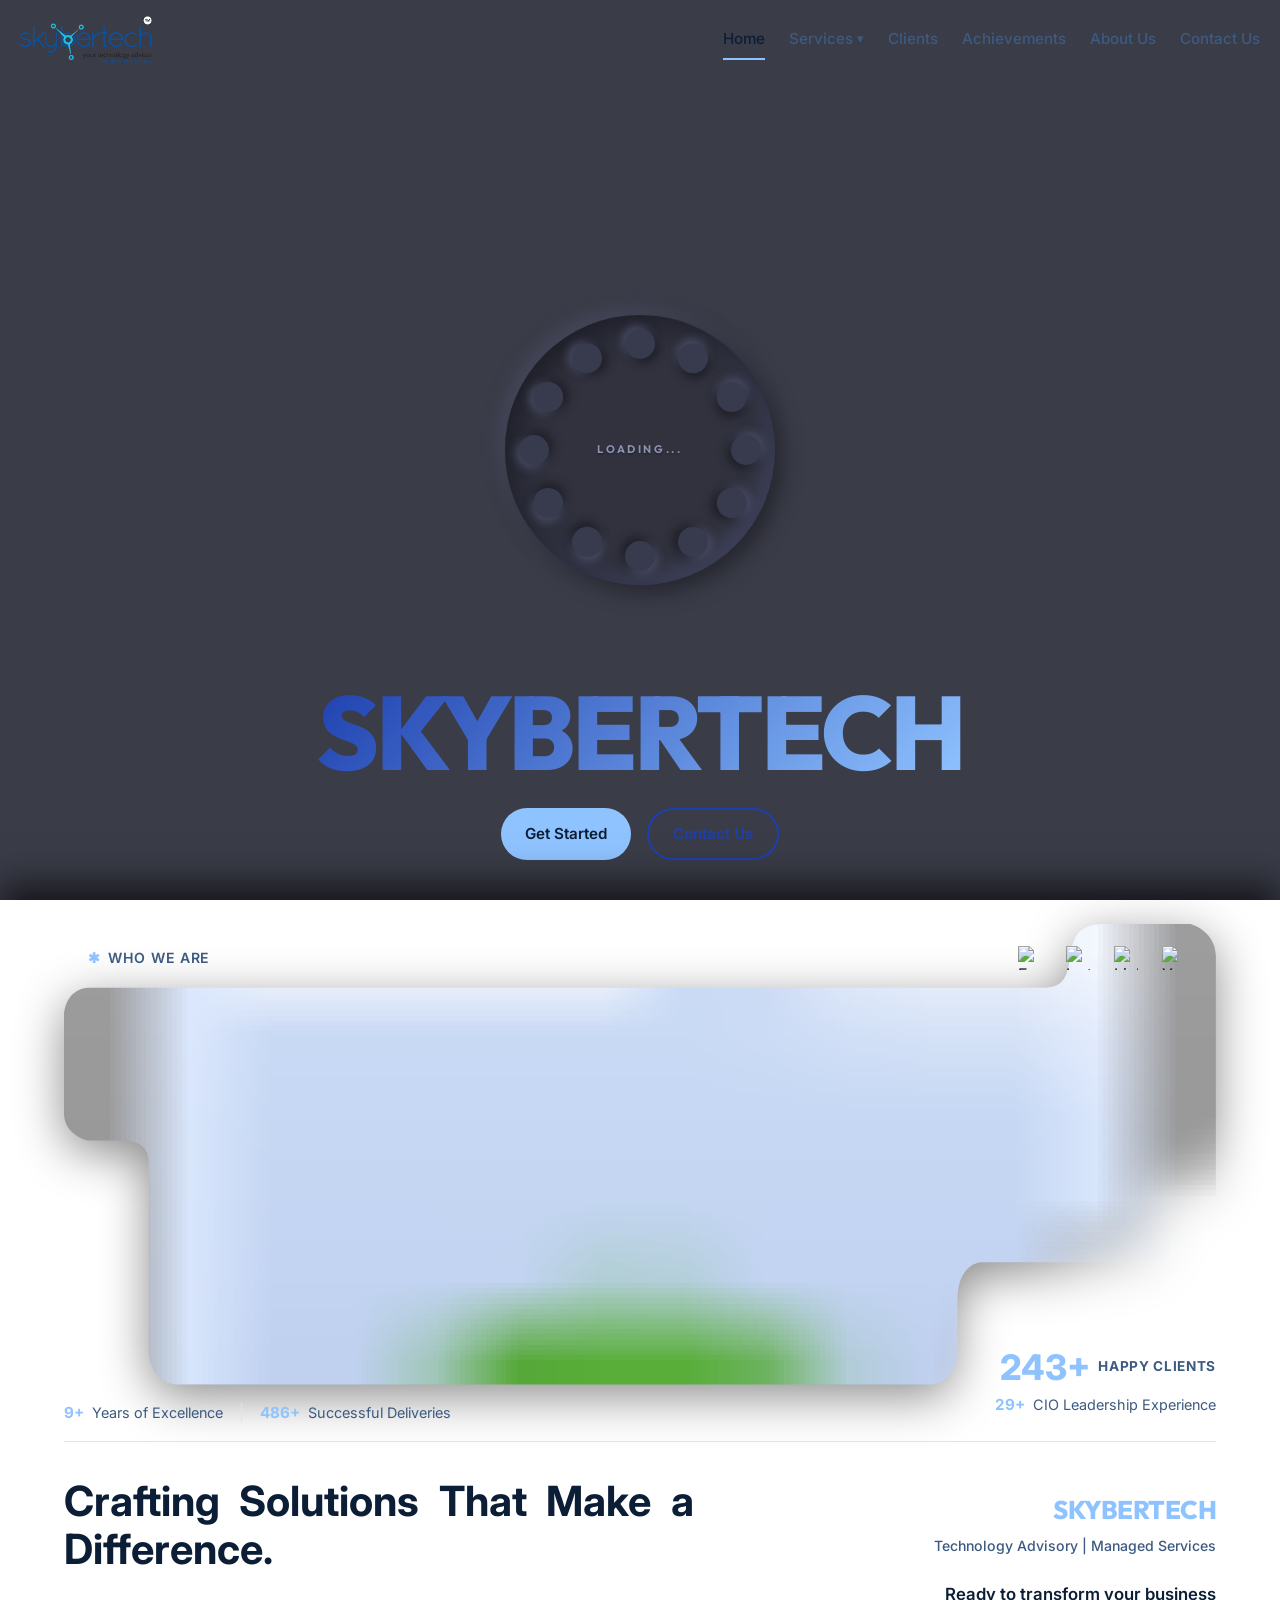
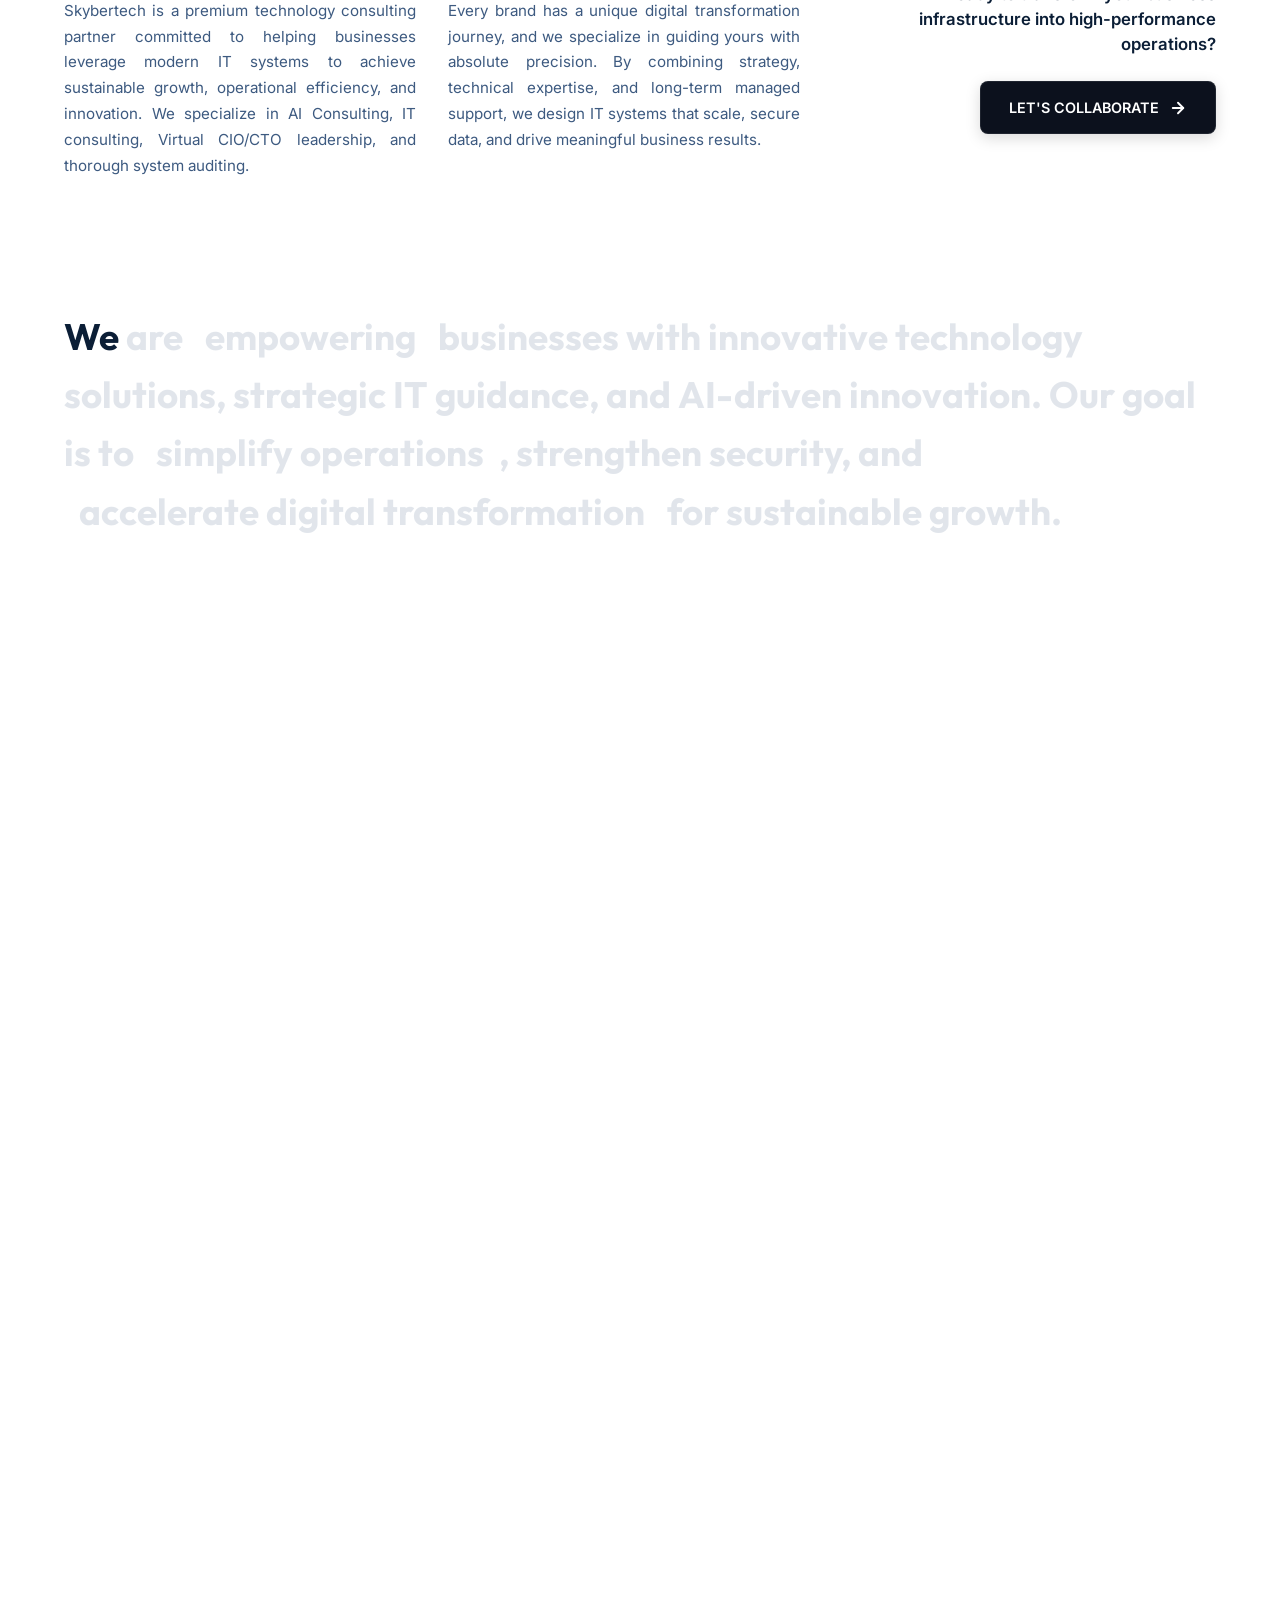
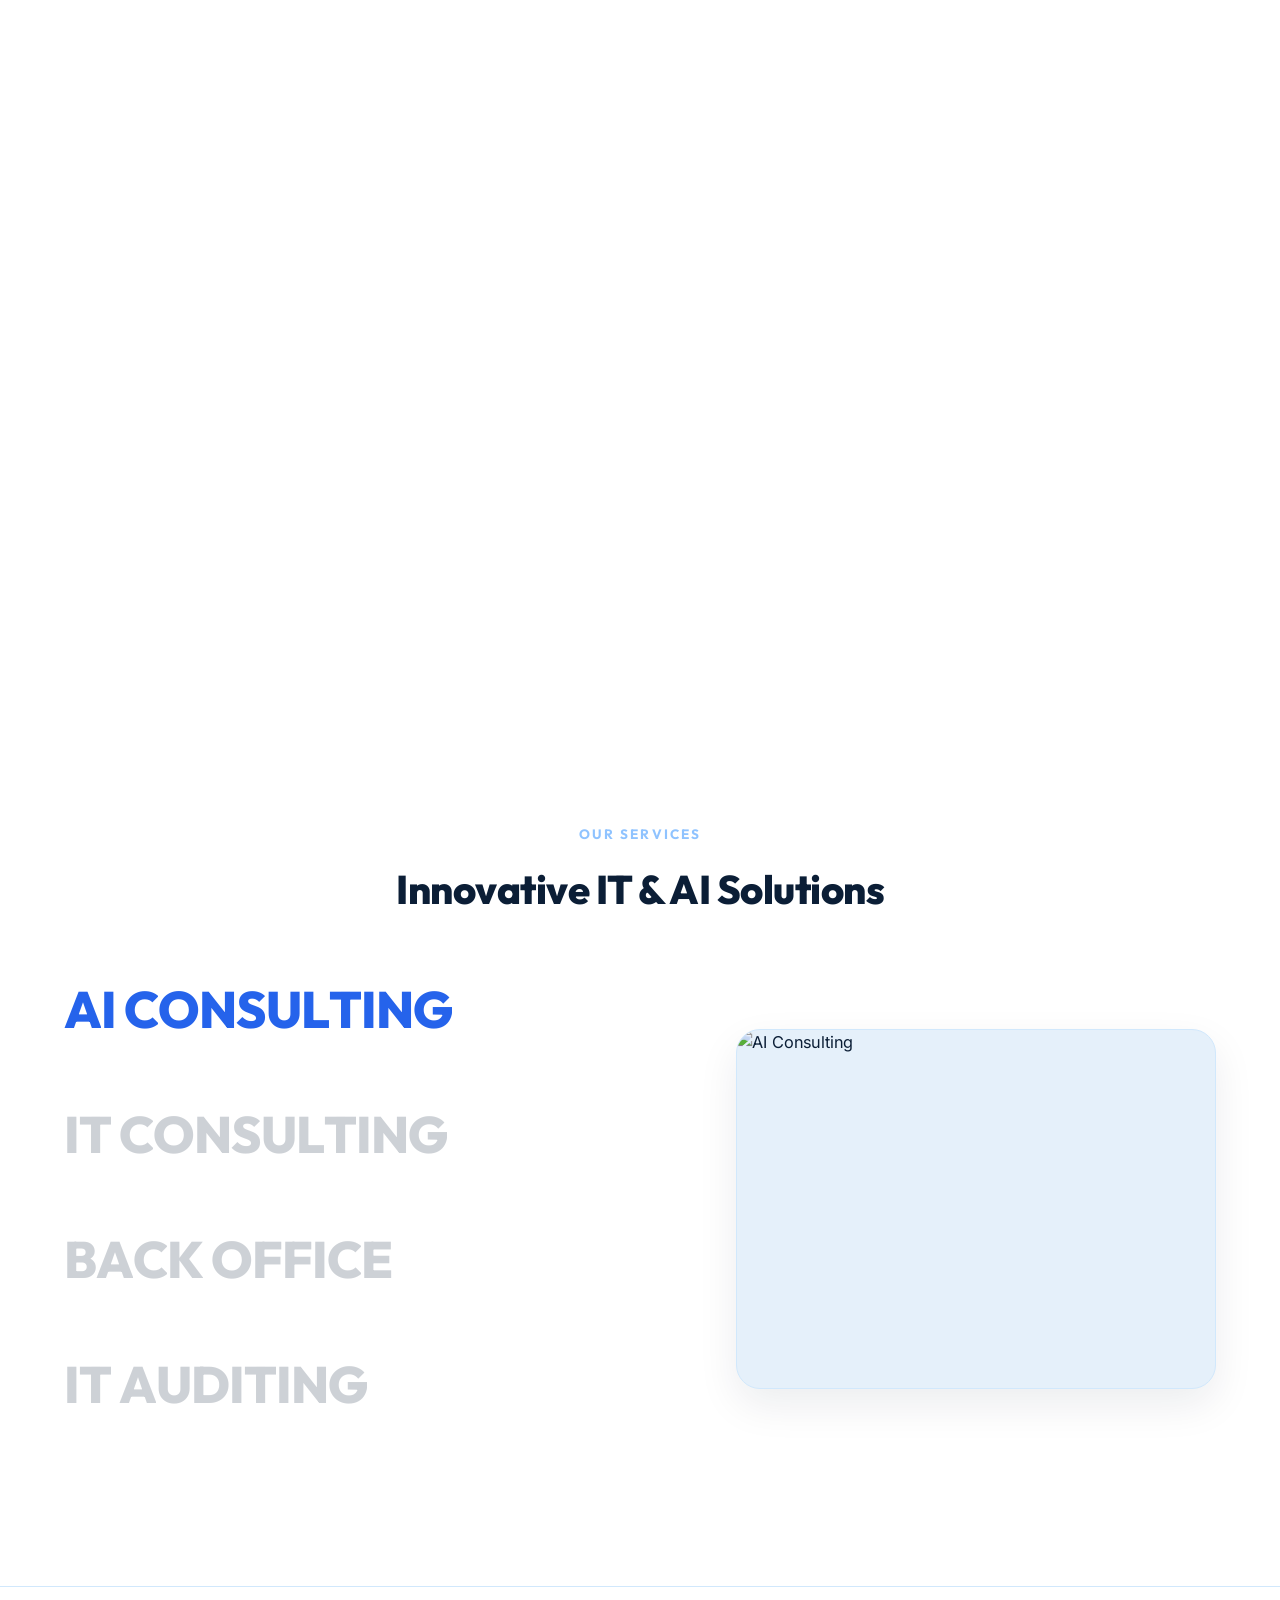
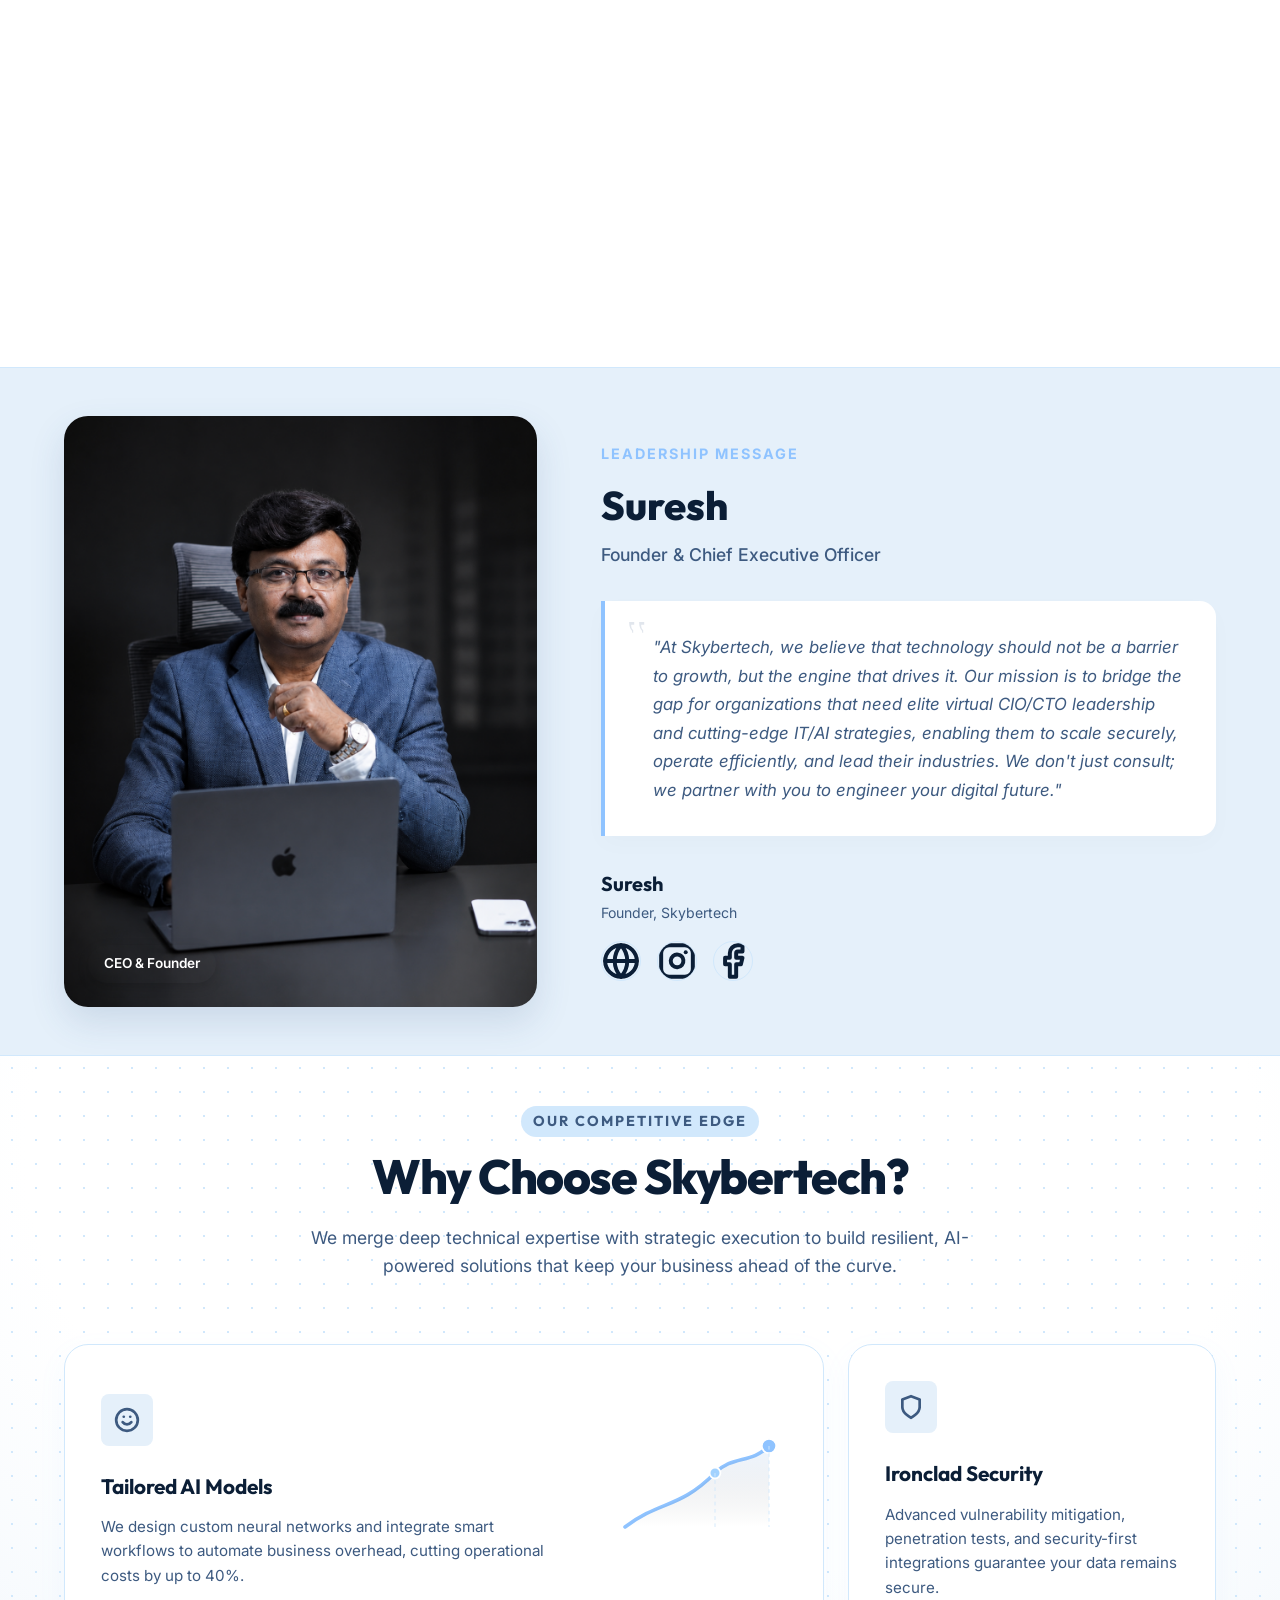
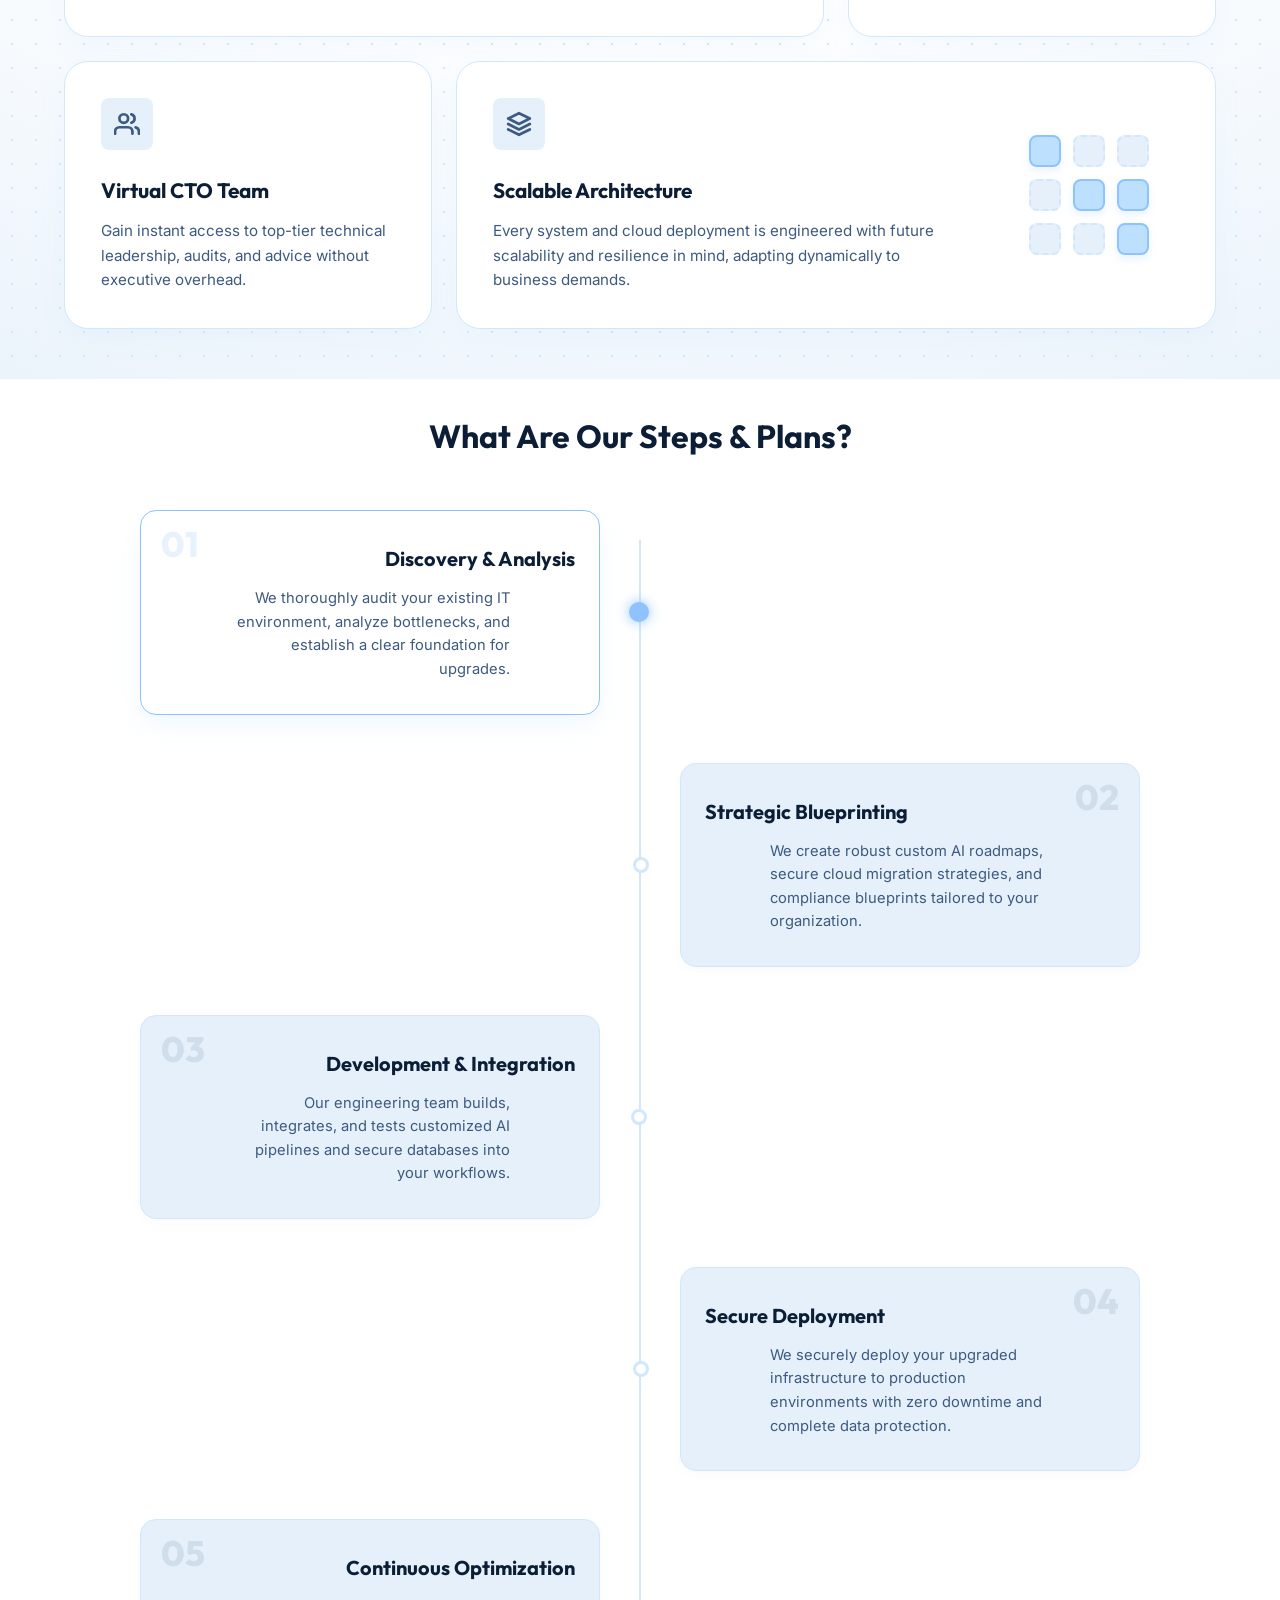
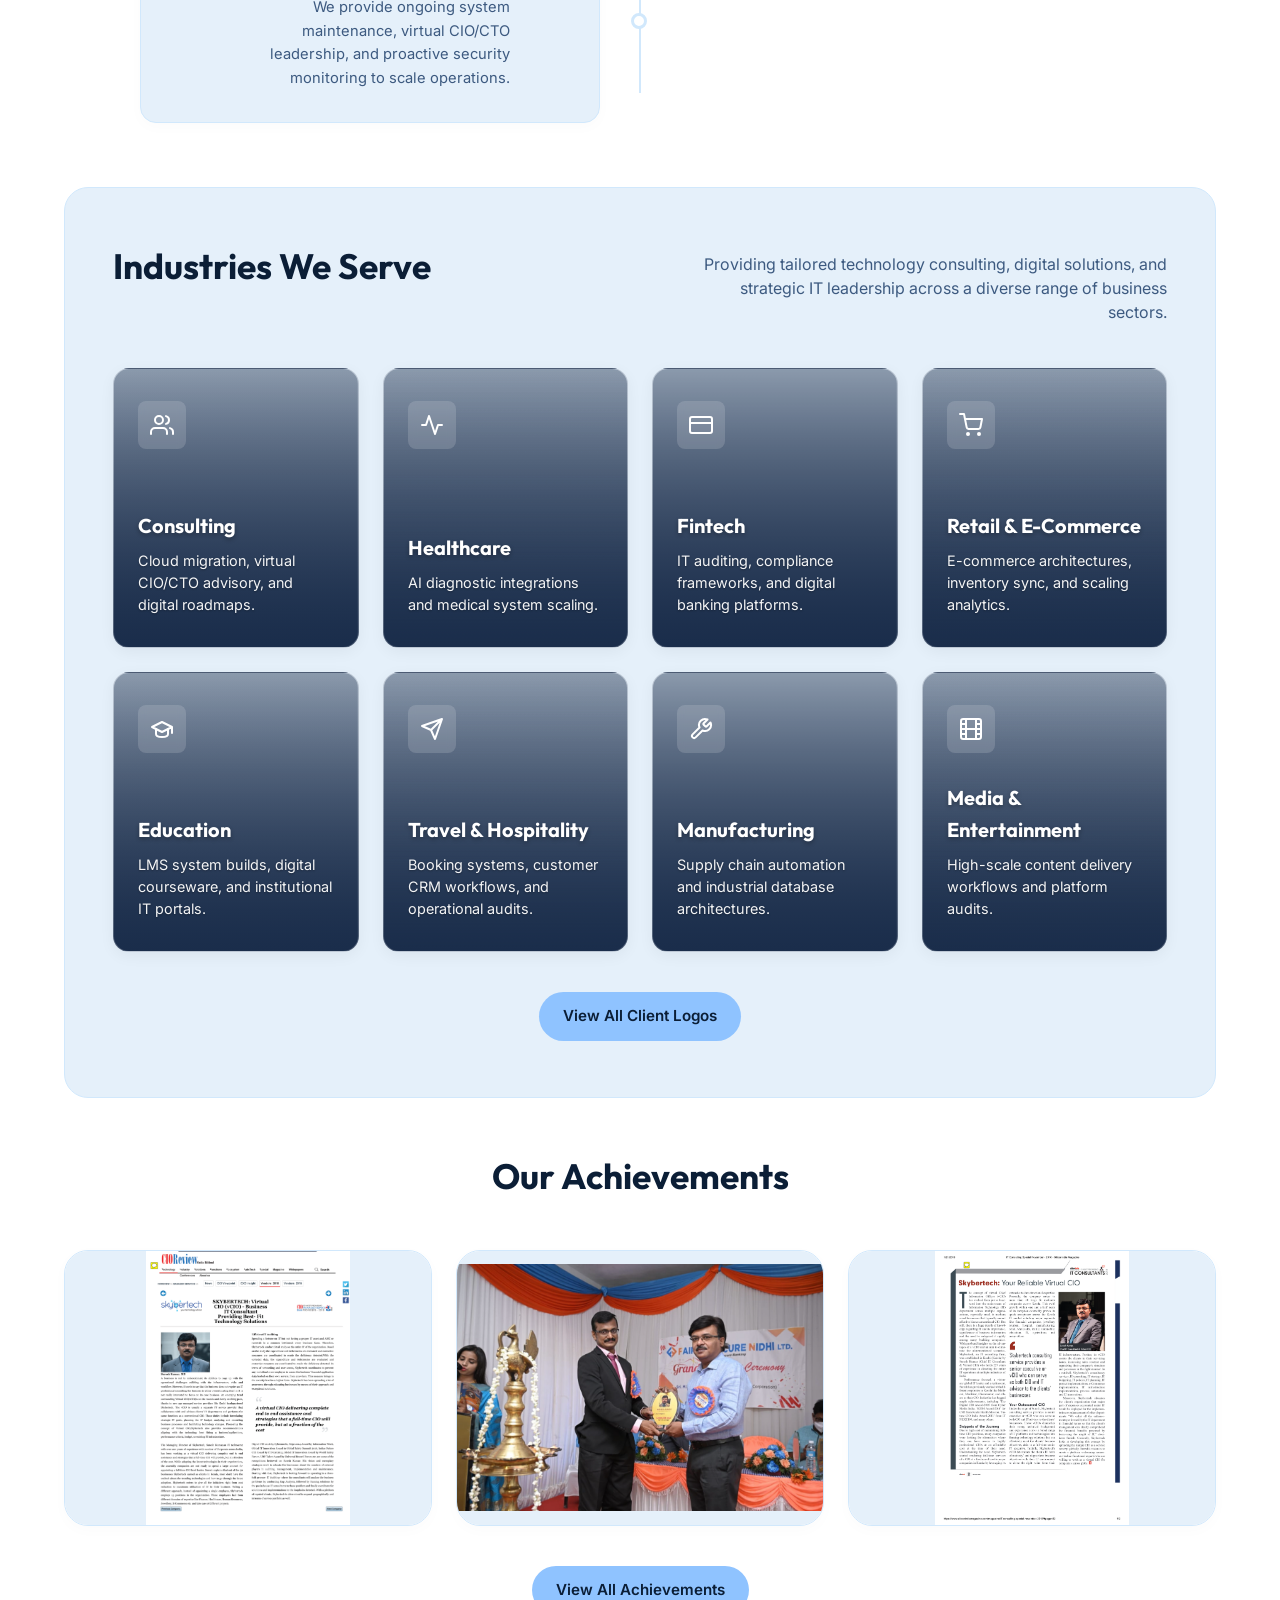
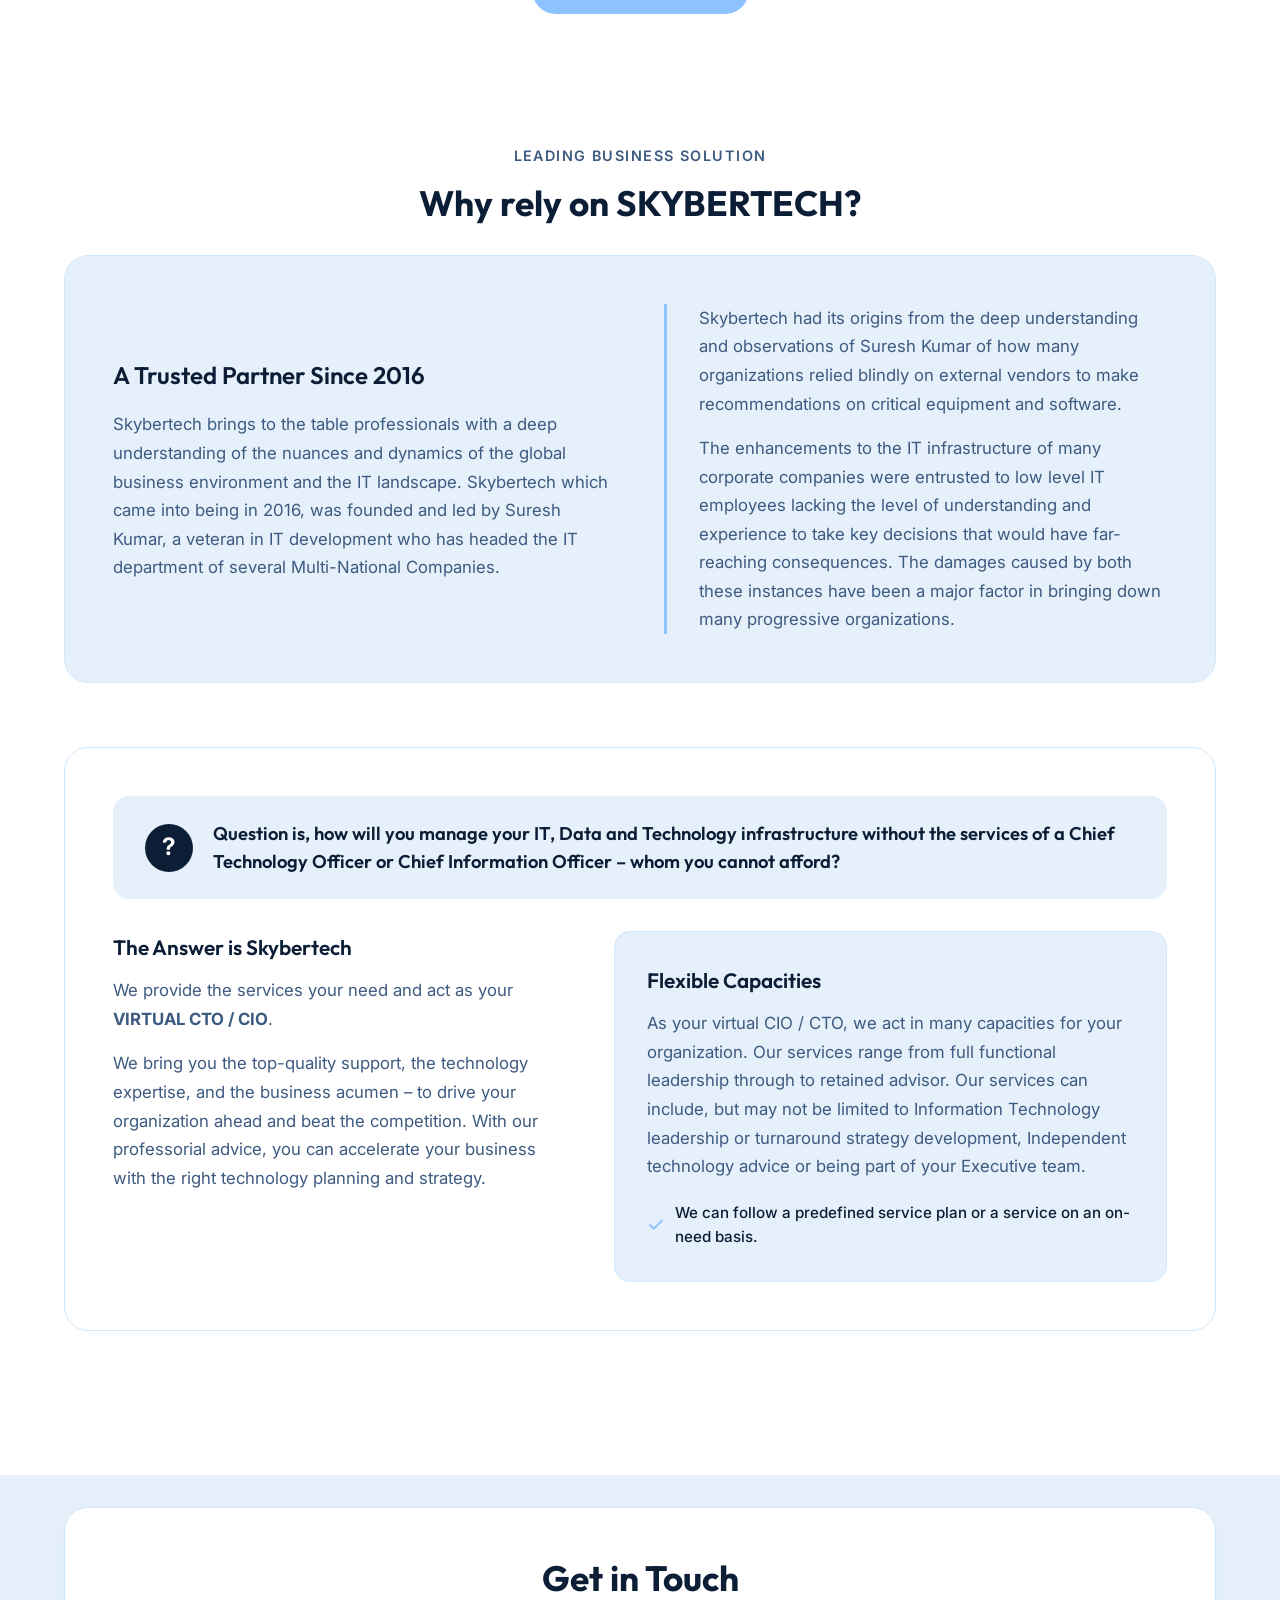
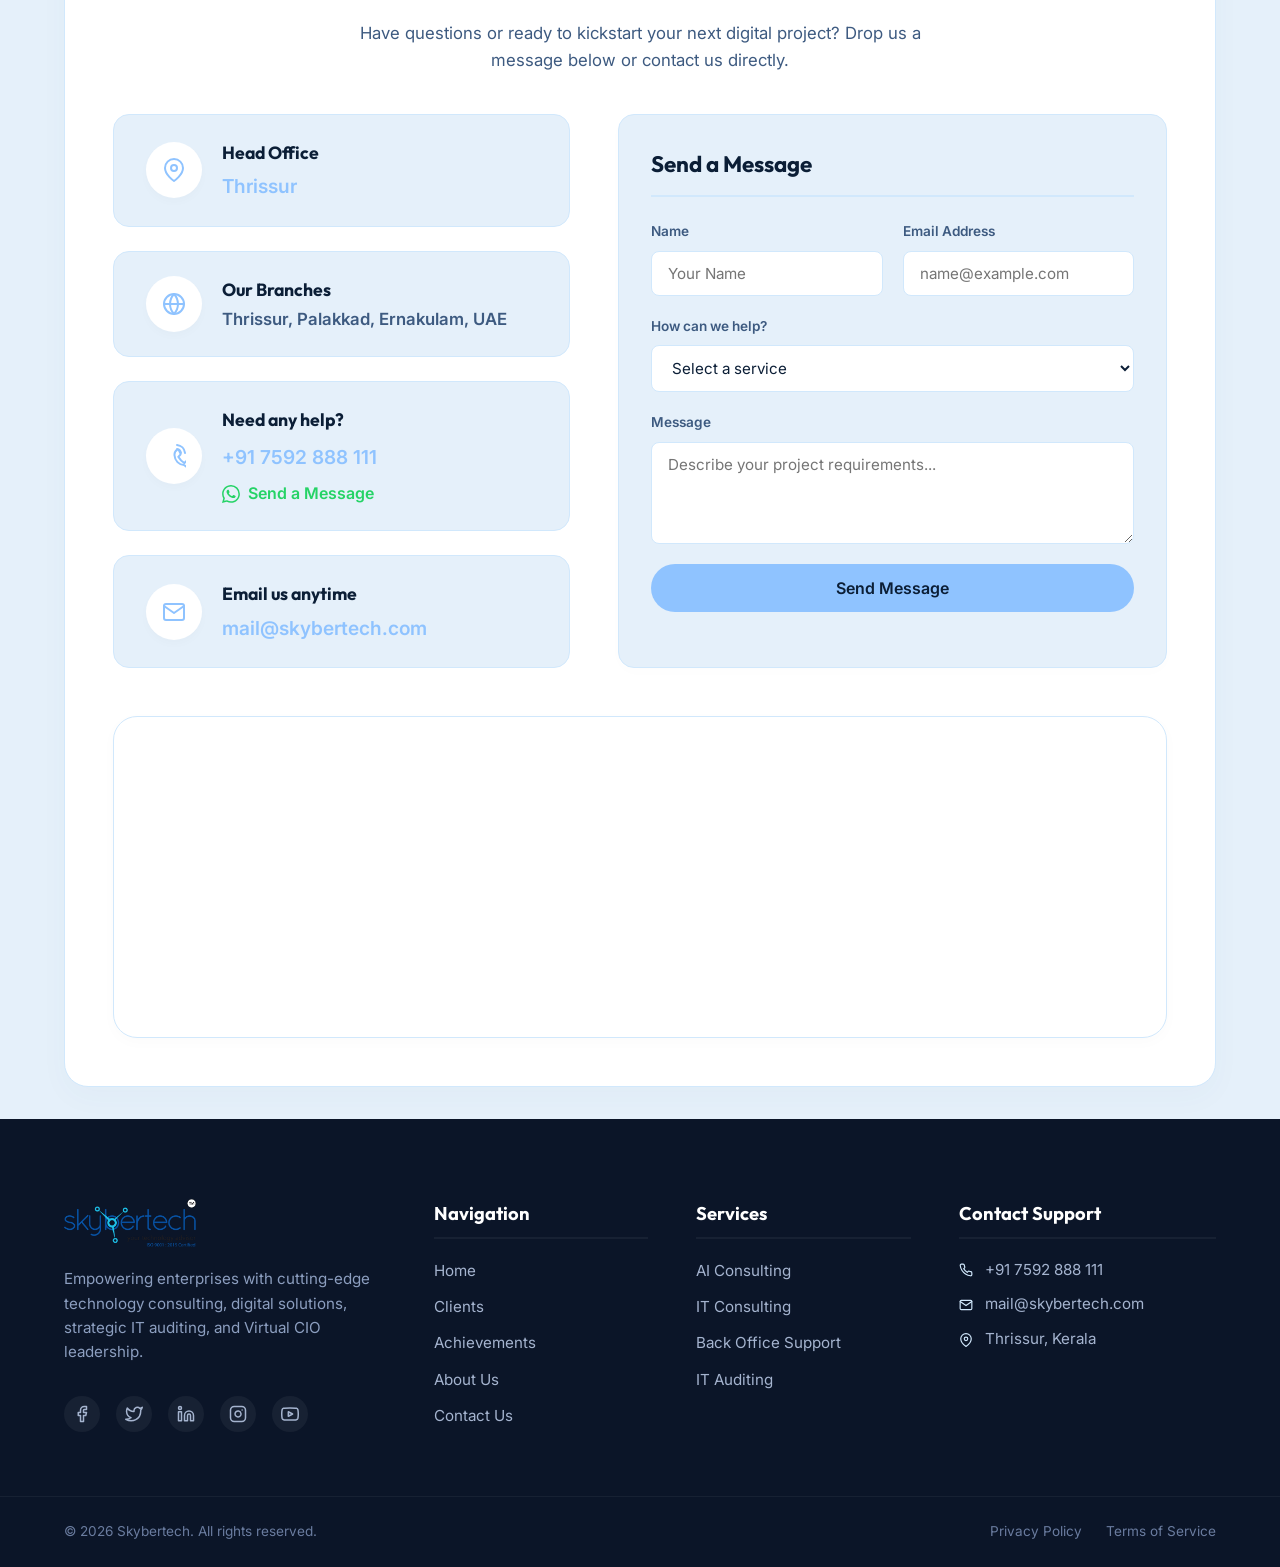
==== commit d48aac18: "feat: implement pinned scroll-driven step showcase for Innovative IT & AI Solutions section" ====
--- a/index.html
+++ b/index.html
@@ -258,58 +258,61 @@
       </div>
     </section>
 
-    <!-- Core Services Section -->
-    <section class="services-section animate-fade" id="services">
-      <div class="container services-container">
-        <div class="section-header-centered">
-          <span class="section-tagline">OUR SERVICES</span>
-          <h2 class="section-title-centered">Innovative IT & AI Solutions</h2>
-        </div>
-
-        <!-- Core Services Animated HoverSlider -->
-        <div class="hover-slider" id="services-hover-slider">
-          <!-- Left Side: Interactive Titles Column -->
-          <div class="hover-slider-titles">
-            <!-- Slide 1 -->
-            <a href="ai-consulting.html" class="slider-title-link active animate-fade" data-slide-index="0">
-              <span class="stagger-hover-text">AI Consulting</span>
-            </a>
-            <!-- Slide 2 -->
-            <a href="it-consulting.html" class="slider-title-link animate-fade" data-slide-index="1">
-              <span class="stagger-hover-text">IT Consulting</span>
-            </a>
-            <!-- Slide 3 -->
-            <a href="https://skybertech.ae/" target="_blank" class="slider-title-link animate-fade" data-slide-index="2">
-              <span class="stagger-hover-text">Back Office</span>
-            </a>
-            <!-- Slide 4 -->
-            <a href="https://itauditors.in/" target="_blank" class="slider-title-link animate-fade" data-slide-index="3">
-              <span class="stagger-hover-text">IT Auditing</span>
-            </a>
-          </div>
-          
-          <!-- Right Side: Slider Image Wrapper -->
-          <div class="hover-slider-image-wrap animate-fade">
-            <!-- Image 1 -->
-            <div class="hover-slider-image-item active" data-image-index="0">
-              <img src="https://images.unsplash.com/photo-1620712943543-bcc4688e7485?auto=format&fit=crop&w=600&q=80" alt="AI Consulting" loading="eager" decoding="async">
-            </div>
-            <!-- Image 2 -->
-            <div class="hover-slider-image-item" data-image-index="1">
-              <img src="https://images.unsplash.com/photo-1558494949-ef010cbdcc31?auto=format&fit=crop&w=600&q=80" alt="IT Consulting" loading="eager" decoding="async">
-            </div>
-            <!-- Image 3 -->
-            <div class="hover-slider-image-item" data-image-index="2">
-              <img src="https://images.unsplash.com/photo-1498050108023-c5249f4df085?auto=format&fit=crop&w=600&q=80" alt="Back Office" loading="eager" decoding="async">
-            </div>
-            <!-- Image 4 -->
-            <div class="hover-slider-image-item" data-image-index="3">
-              <img src="https://images.unsplash.com/photo-1563986768609-322da13575f3?auto=format&fit=crop&w=600&q=80" alt="IT Auditing" loading="eager" decoding="async">
-            </div>
-          </div>
-        </div>
-      </div>
-    </section>
+    <!-- Core Services Section (Pinned Scroll Track) -->
+    <div class="services-scroll-track" id="services-scroll-track">
+      <section class="services-section animate-fade" id="services">
+        <div class="container services-container">
+          <div class="section-header-centered">
+            <span class="section-tagline">OUR SERVICES</span>
+            <h2 class="section-title-centered">Innovative IT & AI Solutions</h2>
+          </div>
+
+          <!-- Core Services Animated HoverSlider -->
+          <div class="hover-slider" id="services-hover-slider">
+            <!-- Left Side: Interactive Titles Column -->
+            <div class="hover-slider-titles">
+              <!-- Slide 1 -->
+              <a href="ai-consulting.html" class="slider-title-link active animate-fade" data-slide-index="0">
+                <span class="stagger-hover-text">AI Consulting</span>
+              </a>
+              <!-- Slide 2 -->
+              <a href="it-consulting.html" class="slider-title-link animate-fade" data-slide-index="1">
+                <span class="stagger-hover-text">IT Consulting</span>
+              </a>
+              <!-- Slide 3 -->
+              <a href="https://skybertech.ae/" target="_blank" class="slider-title-link animate-fade" data-slide-index="2">
+                <span class="stagger-hover-text">Back Office</span>
+              </a>
+              <!-- Slide 4 -->
+              <a href="https://itauditors.in/" target="_blank" class="slider-title-link animate-fade" data-slide-index="3">
+                <span class="stagger-hover-text">IT Auditing</span>
+              </a>
+            </div>
+            
+            <!-- Right Side: Slider Image Wrapper -->
+            <div class="hover-slider-image-wrap animate-fade">
+              <!-- Image 1 -->
+              <div class="hover-slider-image-item active" data-image-index="0">
+                <img src="https://images.unsplash.com/photo-1620712943543-bcc4688e7485?auto=format&fit=crop&w=600&q=80" alt="AI Consulting" loading="eager" decoding="async">
+              </div>
+              <!-- Image 2 -->
+              <div class="hover-slider-image-item" data-image-index="1">
+                <img src="https://images.unsplash.com/photo-1558494949-ef010cbdcc31?auto=format&fit=crop&w=600&q=80" alt="IT Consulting" loading="eager" decoding="async">
+              </div>
+              <!-- Image 3 -->
+              <div class="hover-slider-image-item" data-image-index="2">
+                <img src="https://images.unsplash.com/photo-1498050108023-c5249f4df085?auto=format&fit=crop&w=600&q=80" alt="Back Office" loading="eager" decoding="async">
+              </div>
+              <!-- Image 4 -->
+              <div class="hover-slider-image-item" data-image-index="3">
+                <img src="https://images.unsplash.com/photo-1563986768609-322da13575f3?auto=format&fit=crop&w=600&q=80" alt="IT Auditing" loading="eager" decoding="async">
+              </div>
+            </div>
+          </div>
+        </div>
+      </section>
+    </div>
+
 
     <!-- CEO & Founder Section -->
     <section class="ceo-section animate-fade">
--- a/style.css
+++ b/style.css
@@ -1428,14 +1428,40 @@
 
 
 
-/* Core Services Section Overlap Parallax */
+/* Core Services Section Sticky Pinned Scroll Track */
+.services-scroll-track {
+  position: relative;
+  height: 320vh; /* Scroll track for 4 sticky service steps */
+}
+
+@media (max-width: 768px) {
+  .services-scroll-track {
+    height: auto;
+  }
+}
+
 .services-section {
-  position: relative;
+  position: sticky;
+  top: 0;
+  height: 100vh;
+  display: flex;
+  flex-direction: column;
+  justify-content: center;
   z-index: 10;
   background-color: var(--bg-primary);
-  padding: 20px 0 40px; /* Reduced top padding to exactly 20px */
+  padding: 40px 0;
   border-bottom: 1px solid var(--border-light);
-}
+  overflow: hidden;
+}
+
+@media (max-width: 768px) {
+  .services-section {
+    position: relative;
+    height: auto;
+    padding: 50px 0;
+  }
+}
+
 
 .services-container {
   display: flex;
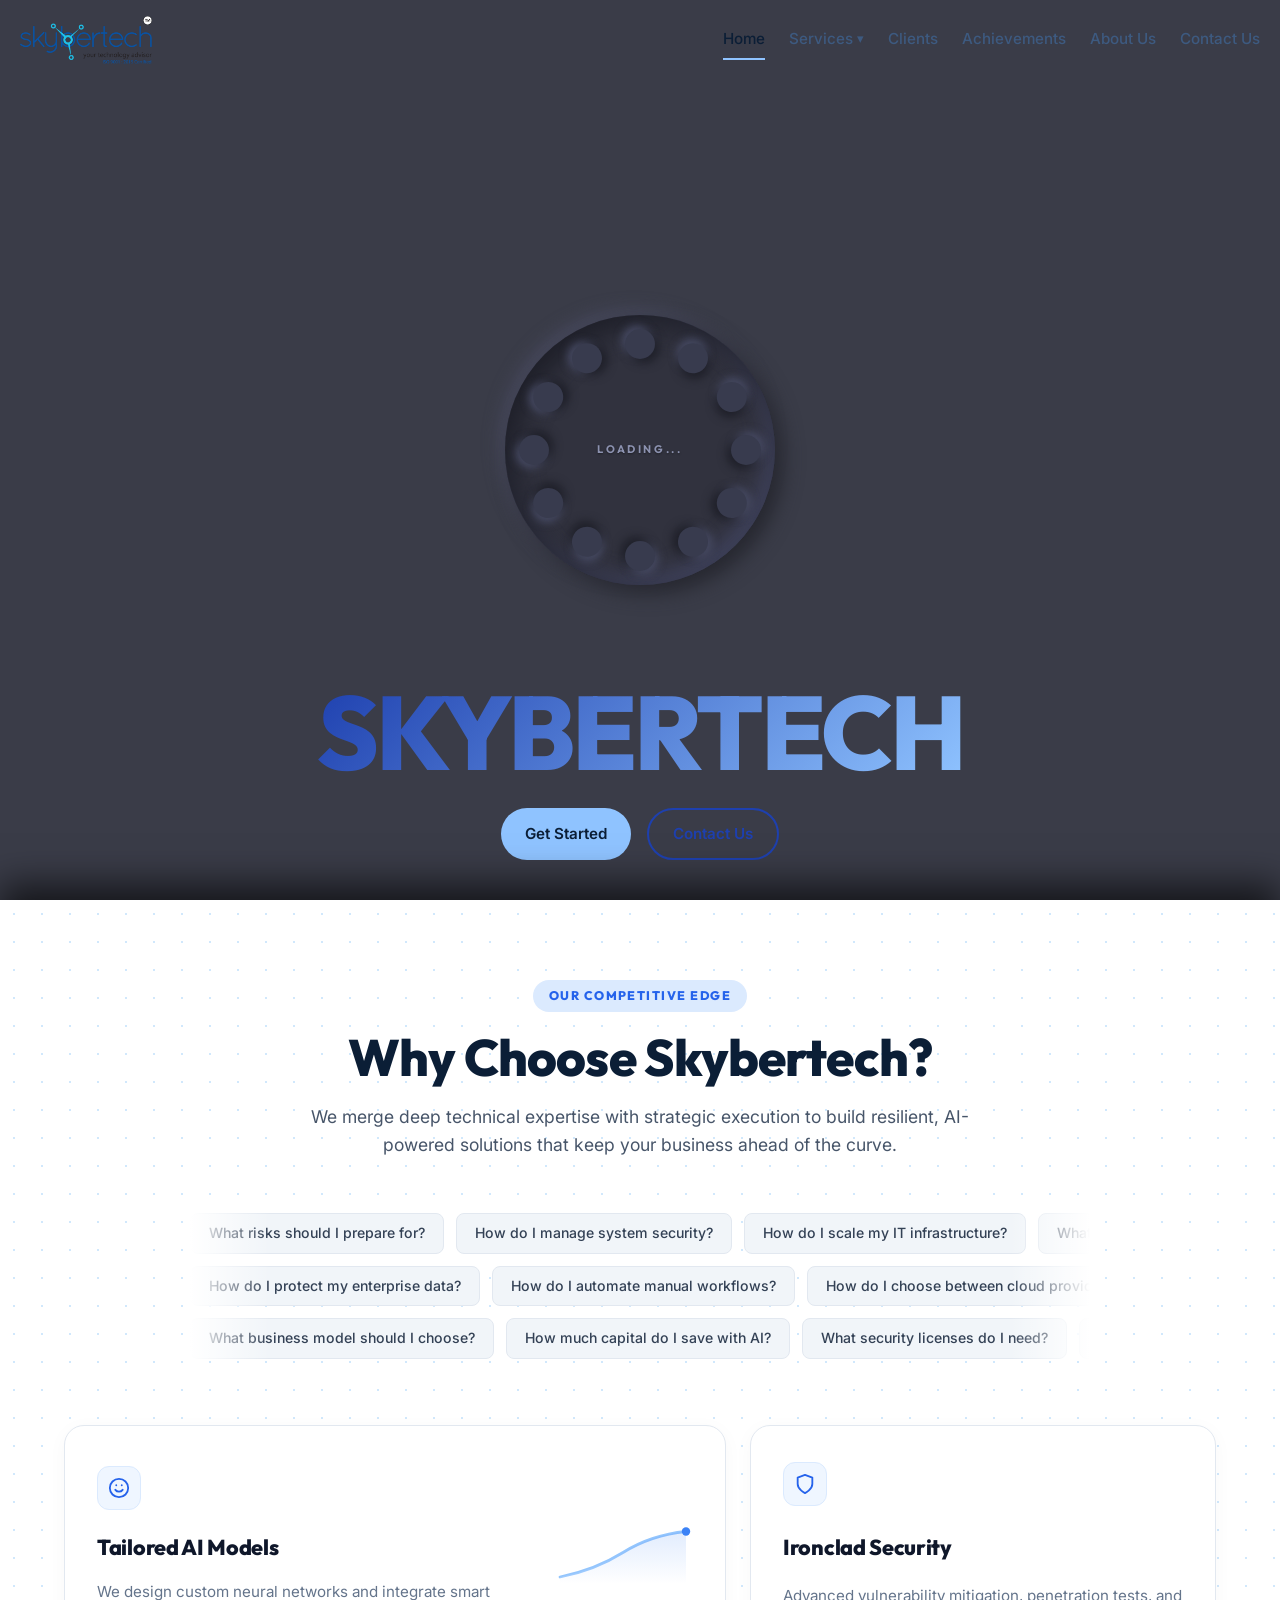
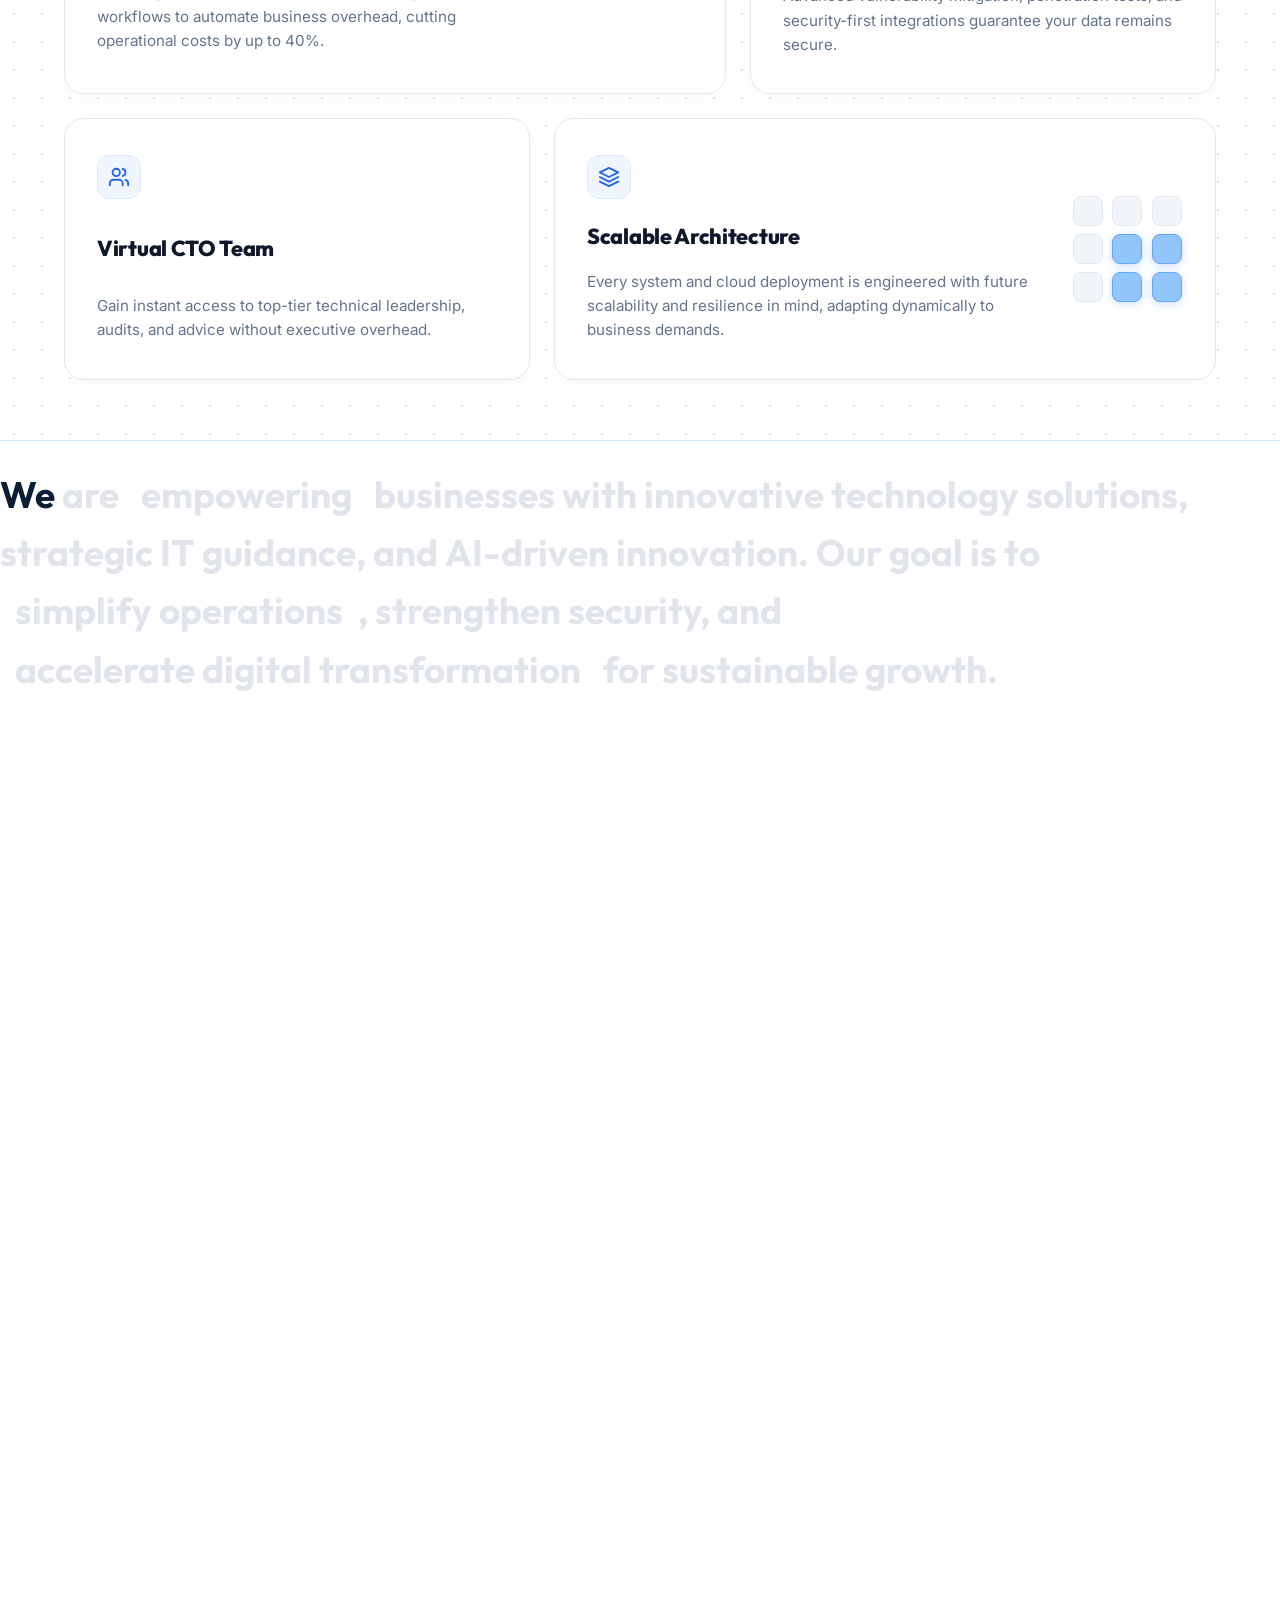
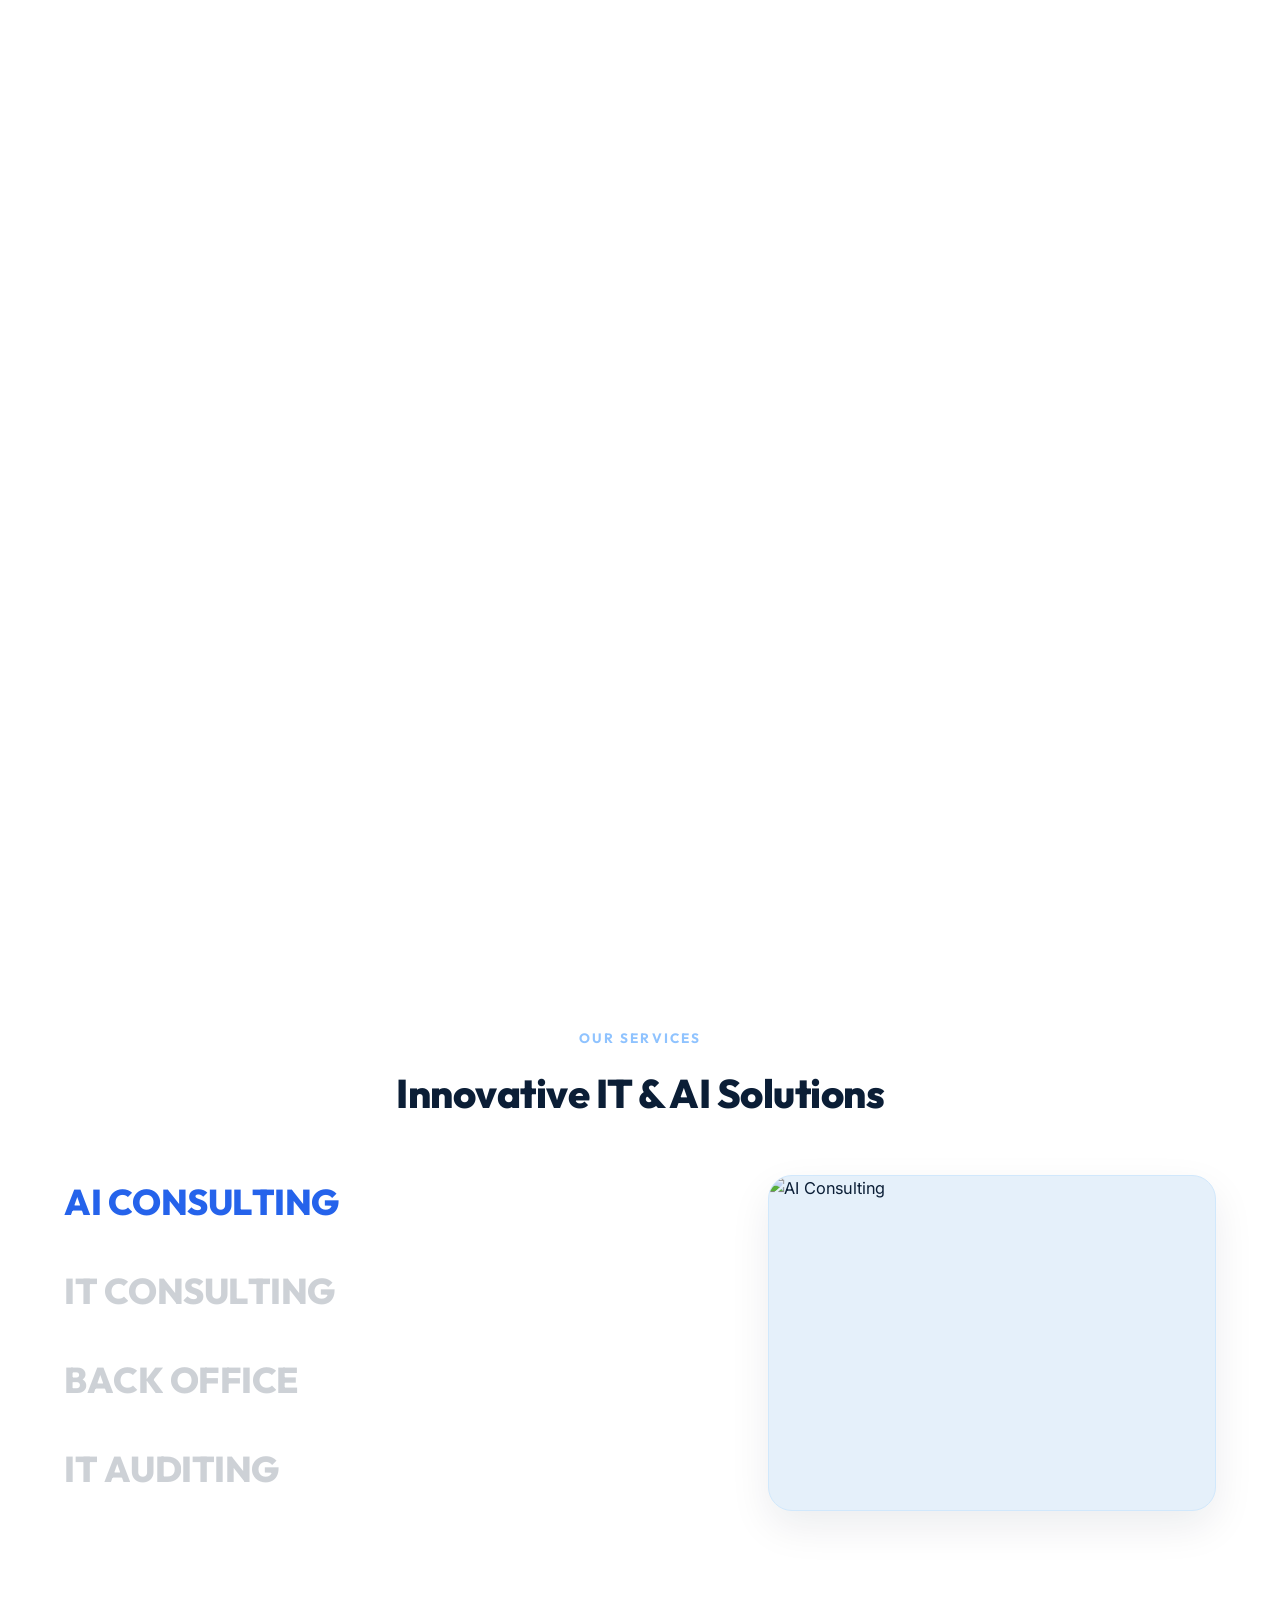
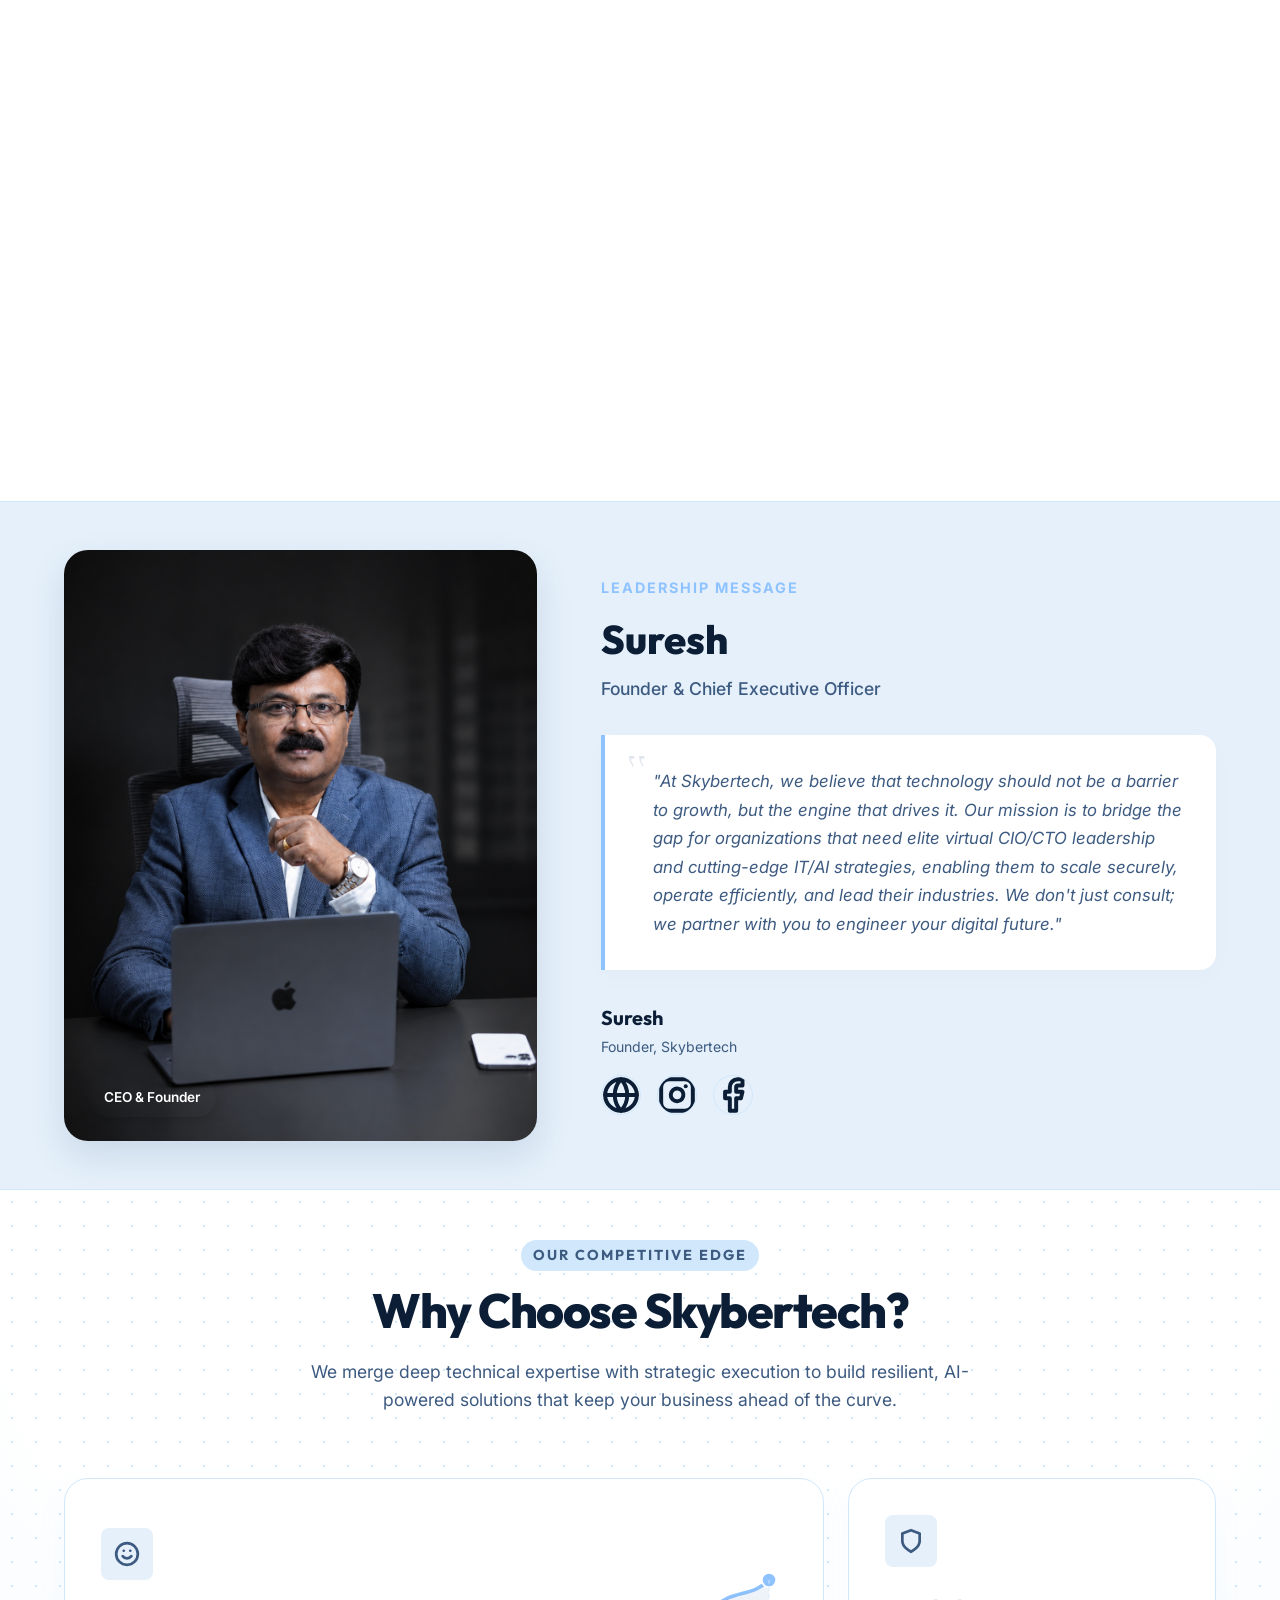
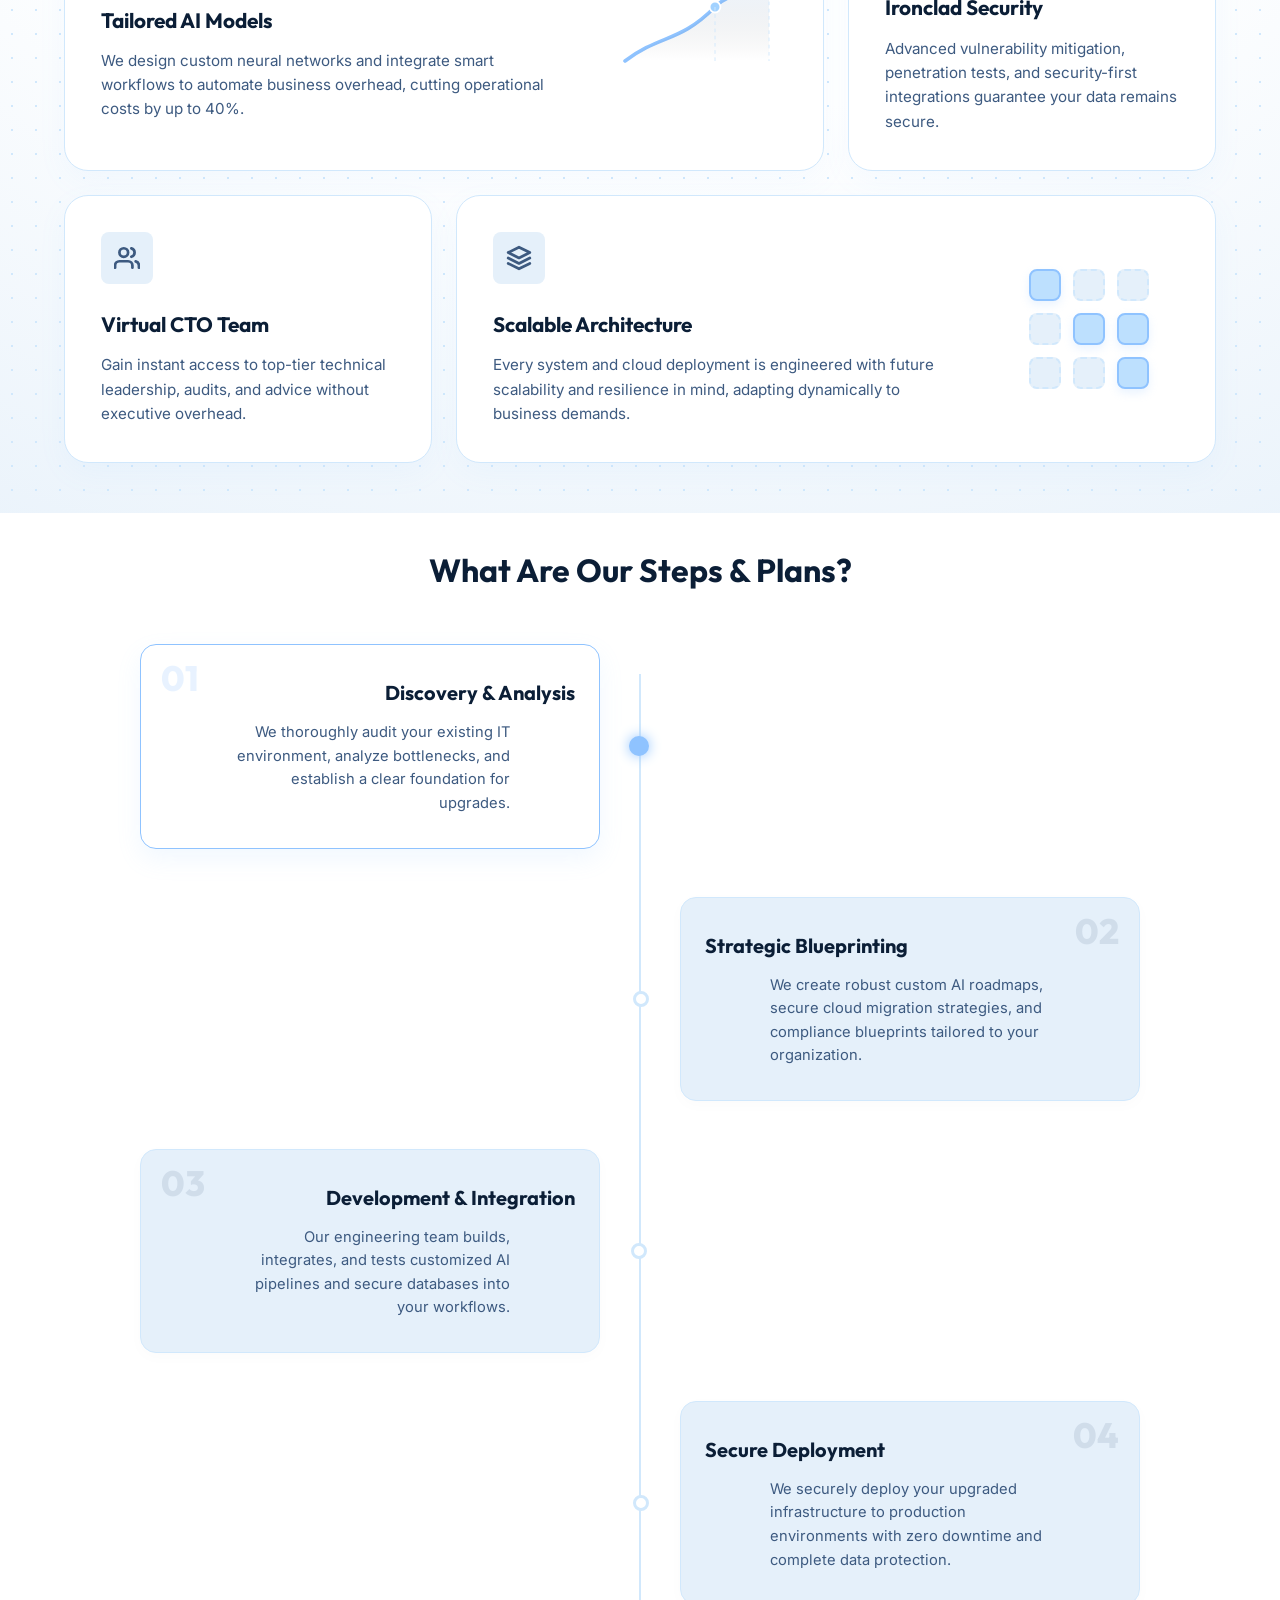
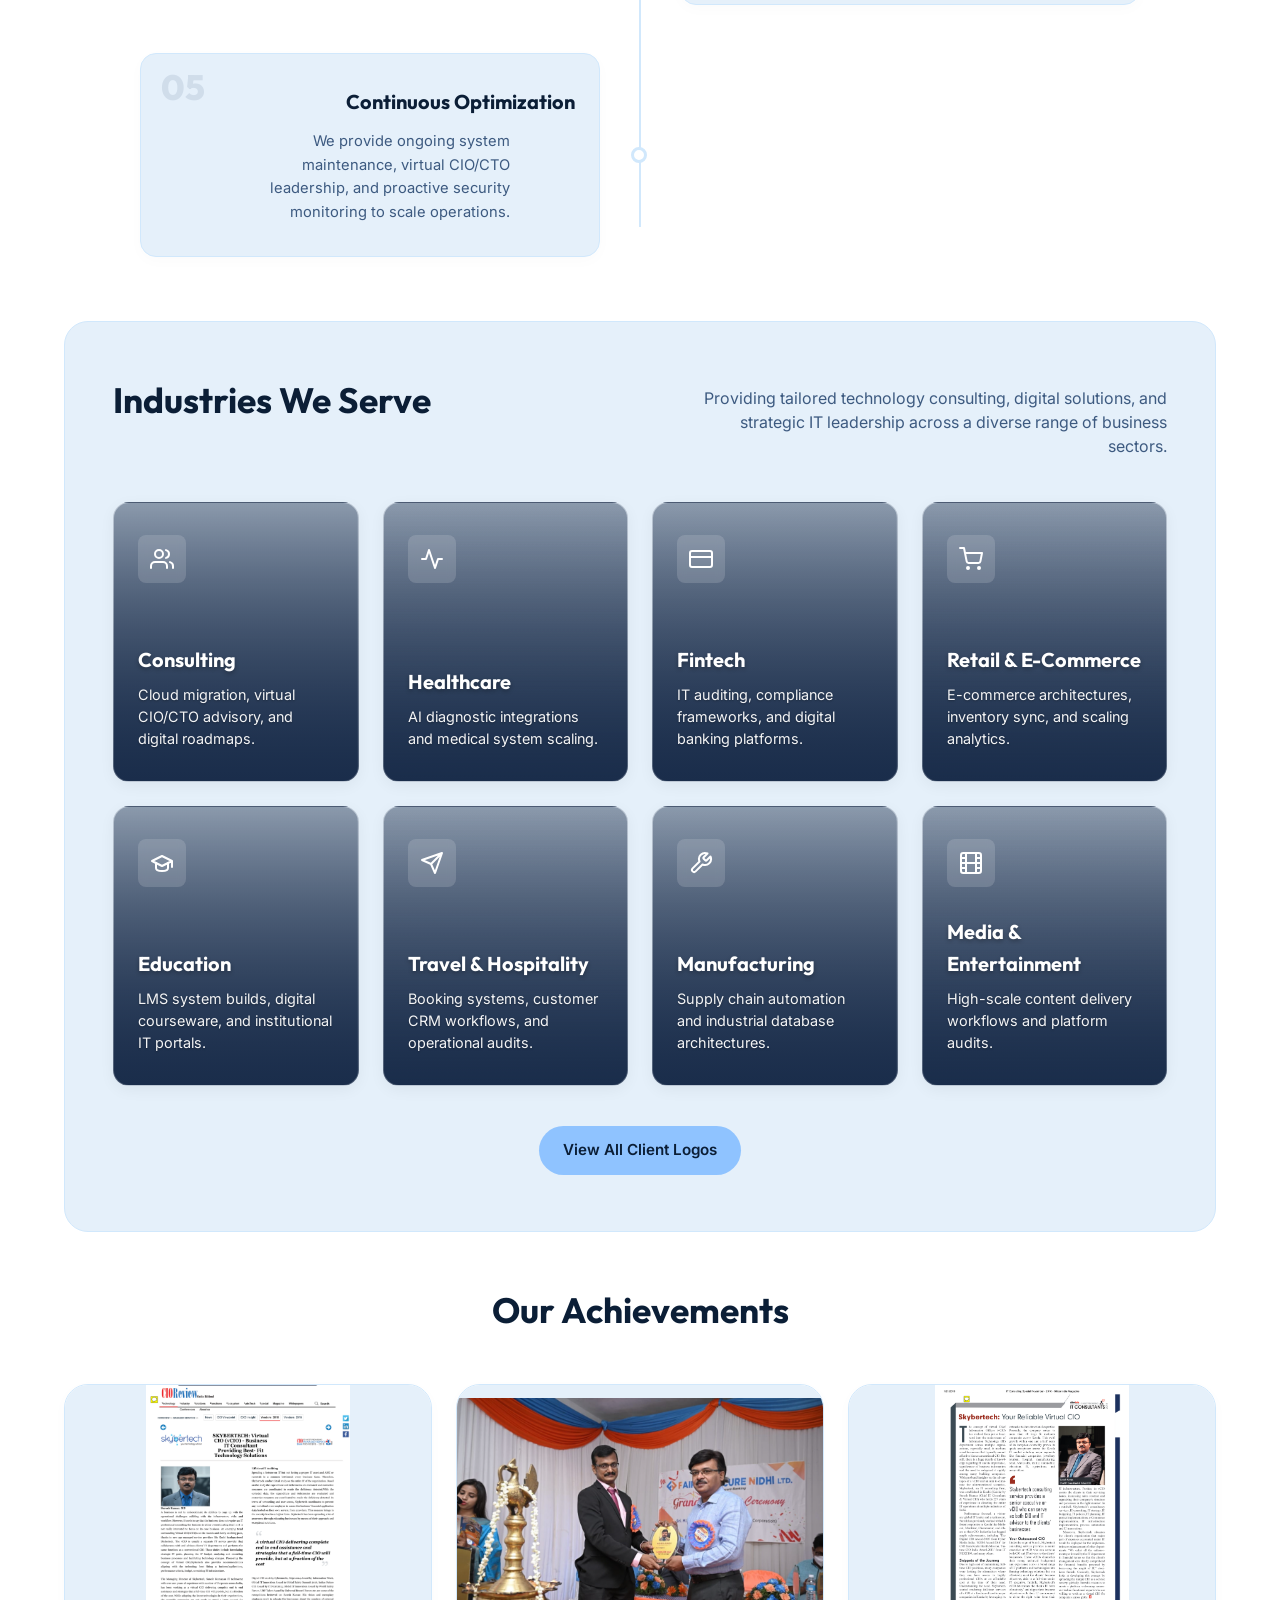
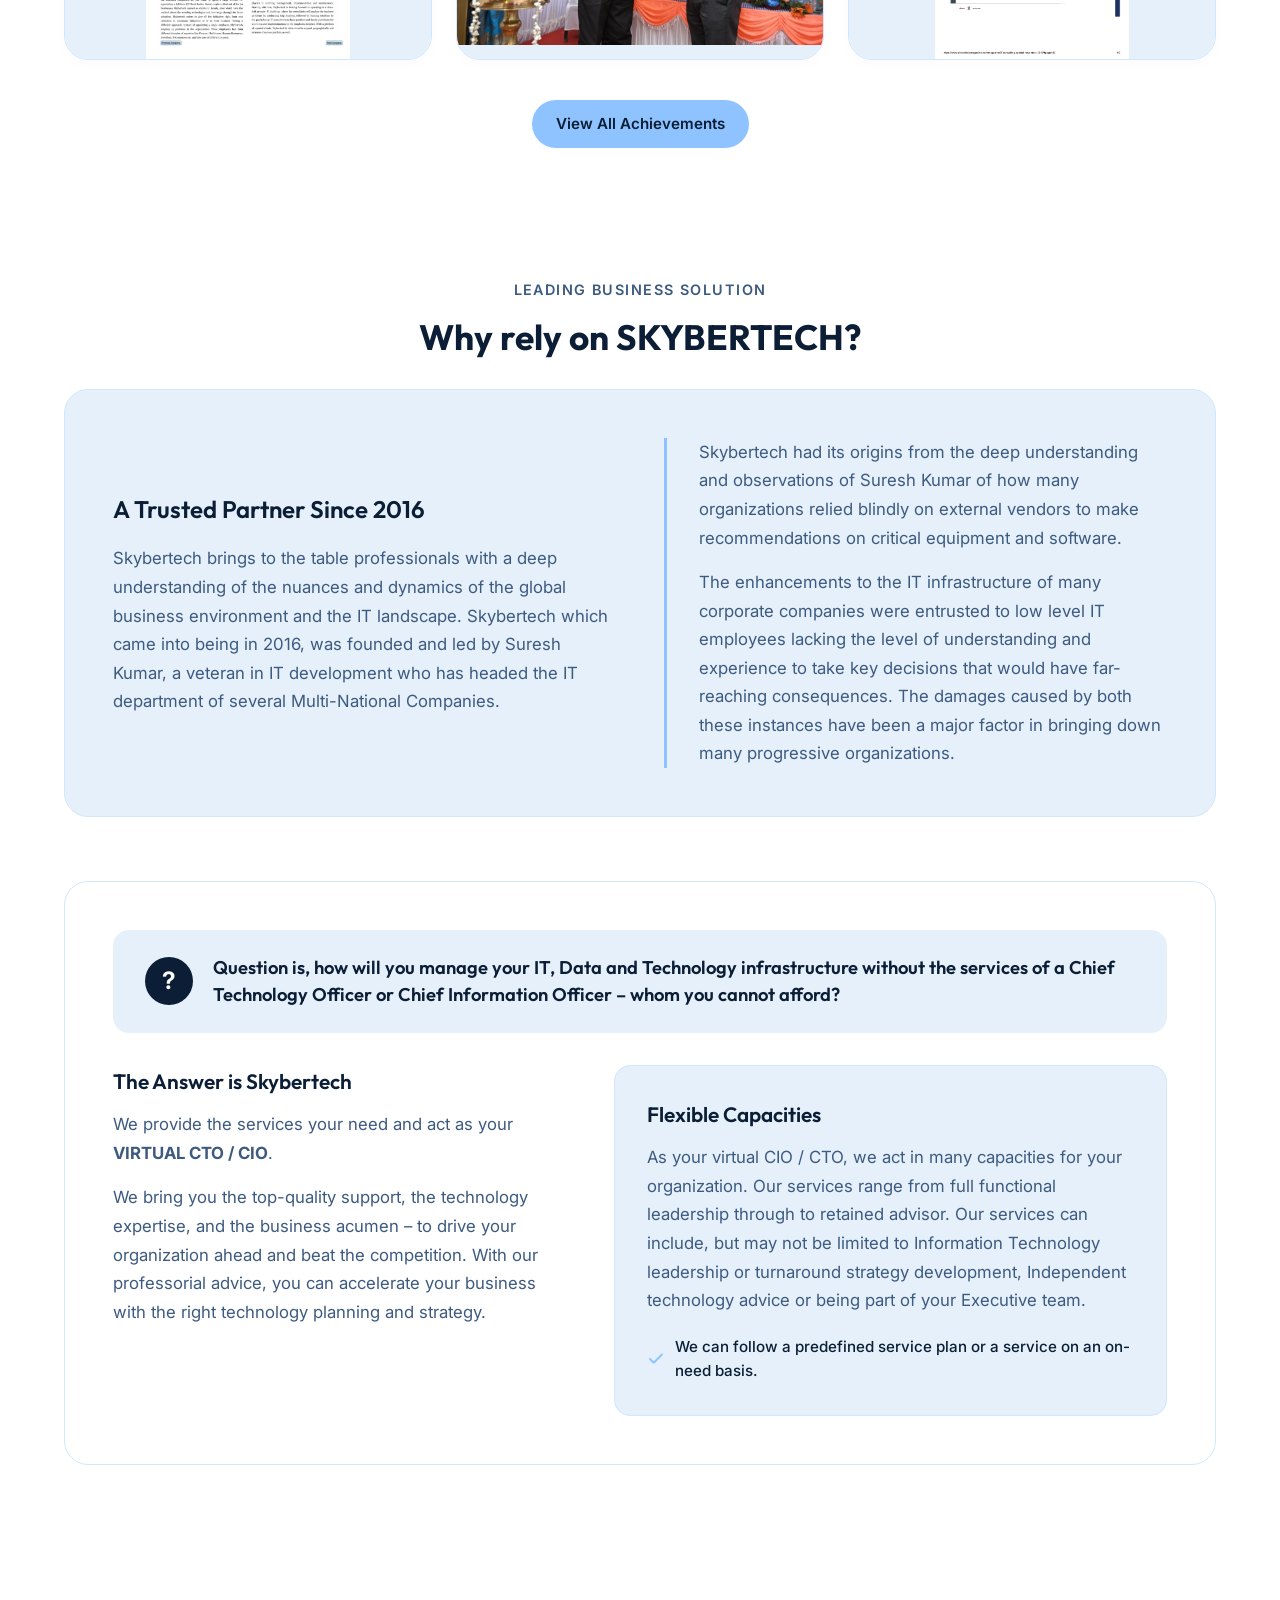
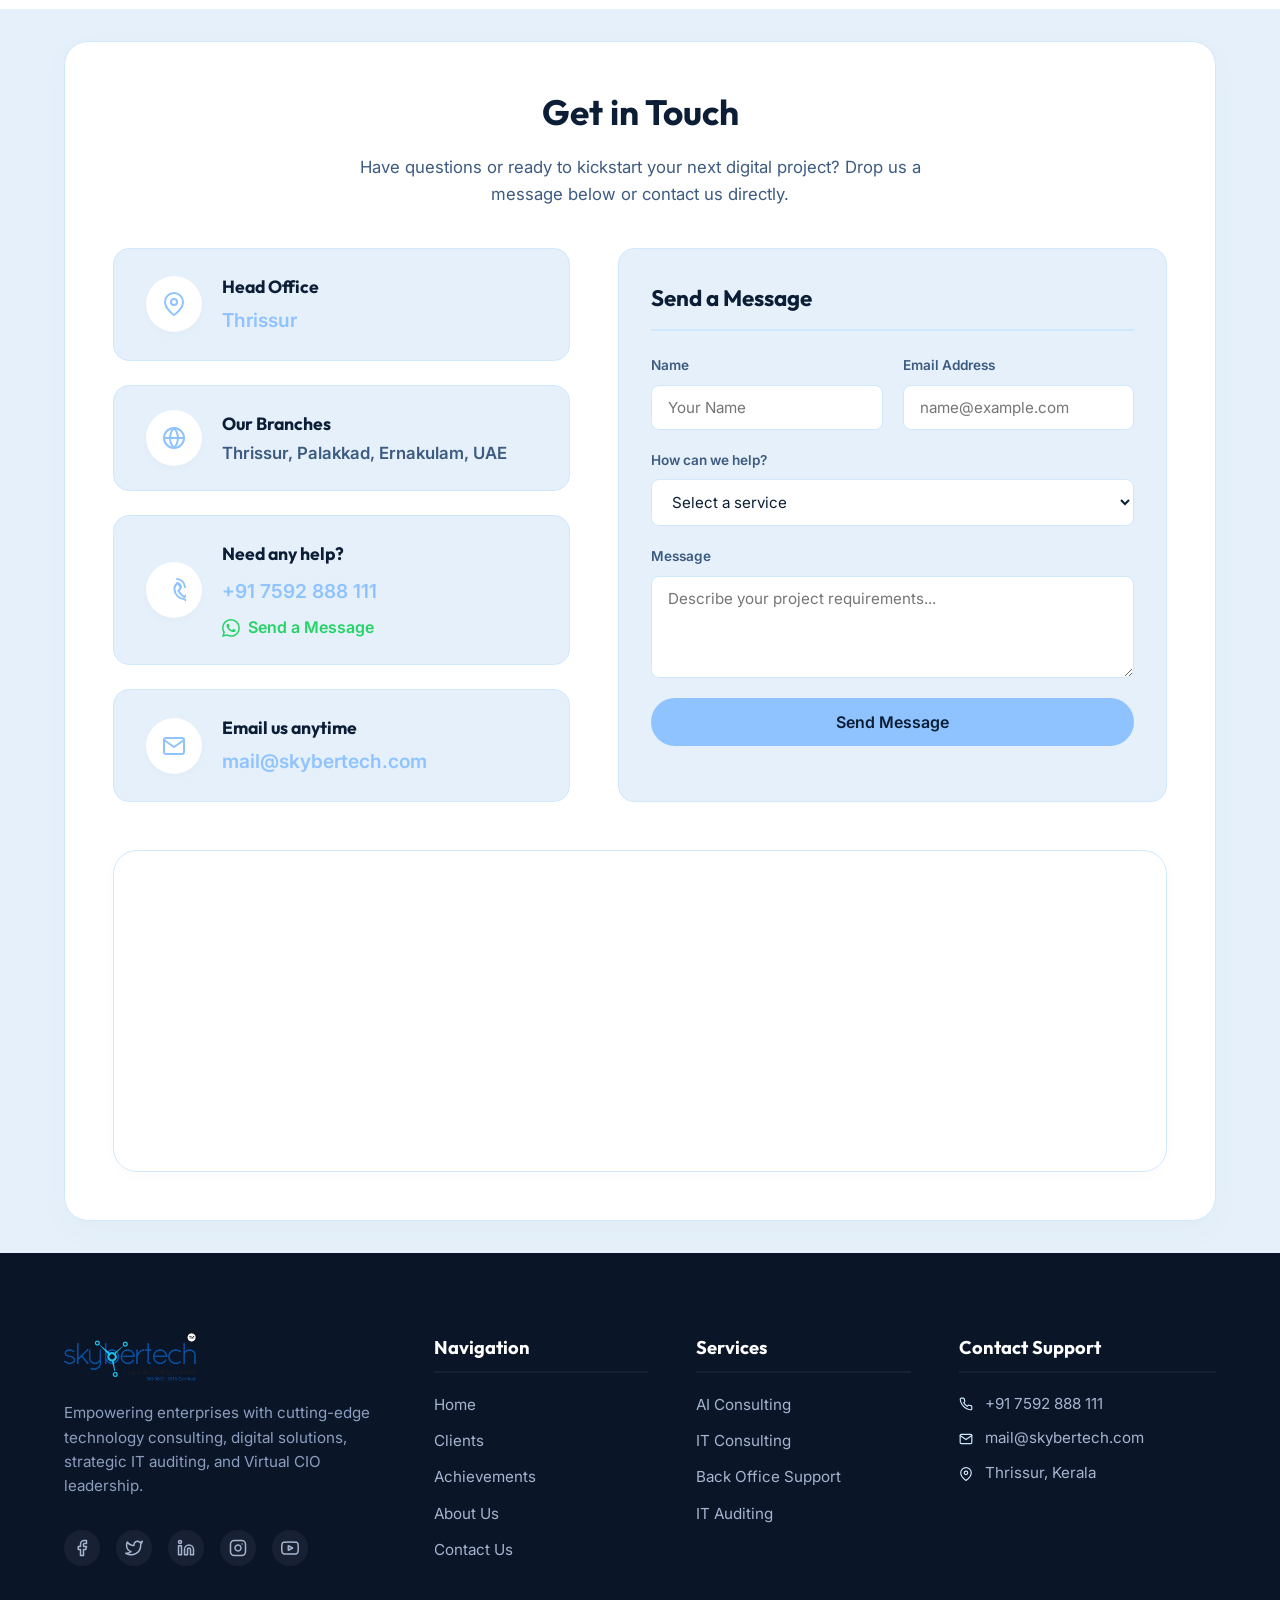
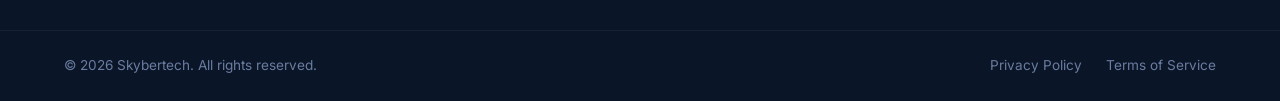
==== commit 41420d80: "feat: redesign Why Choose Skybertech section matching exact uploaded UI design with 4 feature cards " ====
--- a/index.html
+++ b/index.html
@@ -104,130 +104,179 @@
 
 
 
-    <!-- Why Choose WANDER Section -->
-    <section class="why-choose-section" id="about">
-      <div class="container about-section-container">
-
-        <!-- React-converted About Us Section Layout -->
-        <div class="about-react-layout" id="about-react-trigger">
-
-          <!-- Header with WHO WE ARE & Social Links -->
-          <div class="about-layout-header">
-            <div class="about-who-we-are">
-              <span class="asterisk-spin">✱</span>
-              <span class="who-we-are-text animate-timeline" style="--anim-order: 0;">WHO WE ARE</span>
-            </div>
-            <div class="about-socials">
-              <a href="https://www.facebook.com/skybertechit" target="_blank" class="social-btn animate-timeline"
-                style="--anim-order: 0;" aria-label="Facebook">
-                <img src="https://pro-section.ui-layouts.com/facebook.svg" alt="Facebook" width="24" height="24">
-              </a>
-              <a href="https://www.instagram.com/skybertech.it/" target="_blank" class="social-btn animate-timeline"
-                style="--anim-order: 1;" aria-label="Instagram">
-                <img src="https://pro-section.ui-layouts.com/instagram.svg" alt="Instagram" width="24" height="24">
-              </a>
-              <a href="https://www.linkedin.com/company/skybertechit/" target="_blank"
-                class="social-btn animate-timeline" style="--anim-order: 2;" aria-label="LinkedIn">
-                <img src="https://pro-section.ui-layouts.com/linkedin.svg" alt="LinkedIn" width="24" height="24">
-              </a>
-              <a href="https://www.youtube.com/@skybertechit" target="_blank" class="social-btn animate-timeline"
-                style="--anim-order: 3;" aria-label="YouTube">
-                <img src="https://pro-section.ui-layouts.com/youtube.svg" alt="YouTube" width="24" height="24">
-              </a>
-            </div>
-          </div>
-
-          <!-- Custom Clipped SVG Image Background -->
-          <div class="about-clipped-image-container animate-scale">
-            <svg class="about-clipped-svg" viewBox="0 0 100 40" width="100%" height="100%">
-              <defs>
-                <clipPath id="clip-inverted" clipPathUnits="objectBoundingBox">
-                  <path
-                    d="M0.0998072 1H0.422076H0.749756C0.767072 1 0.774207 0.961783 0.77561 0.942675V0.807325C0.777053 0.743631 0.791844 0.731953 0.799059 0.734076H0.969813C0.996268 0.730255 1.00088 0.693206 0.999875 0.675159V0.0700637C0.999875 0.0254777 0.985045 0.00477707 0.977629 0H0.902473C0.854975 0 0.890448 0.138535 0.850165 0.138535H0.0204424C0.00408849 0.142357 0 0.180467 0 0.199045V0.410828C0 0.449045 0.0136283 0.46603 0.0204424 0.469745H0.0523086C0.0696245 0.471019 0.0735527 0.497877 0.0733523 0.511146V0.915605C0.0723903 0.983121 0.090588 1 0.0998072 1Z"
-                    fill="#D9D9D9" />
-                </clipPath>
-              </defs>
-              <image clip-path="url(#clip-inverted)" preserveAspectRatio="xMidYMid slice" width="100%" height="100%"
-                xlink:href="https://images.unsplash.com/photo-1718601980986-0ce75101d52d?w=1200&auto=format&fit=crop">
-              </image>
-            </svg>
-          </div>
-
-          <!-- Dynamic Statistics Row inside clipped section boundaries -->
-          <div class="about-stats-row">
-            <!-- Left side stats -->
-            <div class="stats-left animate-timeline" style="--anim-order: 5;">
-              <div class="stat-bubble">
-                <span class="stat-highlight"><span class="stat-count" data-target="10">0</span>+</span>
-                <span class="stat-text">Years of Excellence</span>
-              </div>
-              <span class="stat-separator">|</span>
-              <div class="stat-bubble">
-                <span class="stat-highlight"><span class="stat-count" data-target="500">0</span>+</span>
-                <span class="stat-text">Successful Deliveries</span>
-              </div>
-            </div>
-            <!-- Right side stats (absolute overlay on desktop) -->
-            <div class="stats-right">
-              <div class="stat-large animate-timeline" style="--anim-order: 6;">
-                <span class="stat-highlight-large"><span class="stat-count" data-target="250">0</span>+</span>
-                <span class="stat-text-uppercase">Happy Clients</span>
-              </div>
-              <div class="stat-sub animate-timeline" style="--anim-order: 7;">
-                <span class="stat-highlight"><span class="stat-count" data-target="30">0</span>+</span>
-                <span class="stat-text">CIO Leadership Experience</span>
-              </div>
-            </div>
-          </div>
-
-          <!-- Main text columns & collaboration details -->
-          <div class="about-grid-content">
-            <!-- Left side: vertical reveal text and paragraph descriptions -->
-            <div class="about-grid-left">
-              <h2 class="vertical-cut-reveal text-reveal-trigger font-heading">
-                Crafting Solutions That Make a Difference.
-              </h2>
-              <div class="about-grid-paragraphs animate-timeline" style="--anim-order: 9;">
-                <div class="about-para-col animate-timeline" style="--anim-order: 10;">
-                  <p>Skybertech is a premium technology consulting partner committed to helping businesses leverage
-                    modern IT systems to achieve sustainable growth, operational efficiency, and innovation. We
-                    specialize in AI Consulting, IT consulting, Virtual CIO/CTO leadership, and thorough system
-                    auditing.</p>
-                </div>
-                <div class="about-para-col animate-timeline" style="--anim-order: 11;">
-                  <p>Every brand has a unique digital transformation journey, and we specialize in guiding yours with
-                    absolute precision. By combining strategy, technical expertise, and long-term managed support, we
-                    design IT systems that scale, secure data, and drive meaningful business results.</p>
-                </div>
-              </div>
-            </div>
-
-            <!-- Right side: contact/collaboration callout card -->
-            <div class="about-grid-right">
-              <div class="brand-signature animate-timeline" style="--anim-order: 12;">
-                SKYBERTECH
-              </div>
-              <div class="brand-role animate-timeline" style="--anim-order: 13;">
-                Technology Advisory | Managed Services
-              </div>
-              <div class="brand-pitch animate-timeline" style="--anim-order: 14;">
-                Ready to transform your business infrastructure into high-performance operations?
-              </div>
-              <div class="collaborate-btn-wrapper animate-timeline" style="--anim-order: 15;">
-                <a href="contact.html" class="btn btn-collaborate">
-                  LET'S COLLABORATE
-                  <svg xmlns="http://www.w3.org/2000/svg" width="18" height="18" viewBox="0 0 24 24" fill="none"
-                    stroke="currentColor" stroke-width="2.5" stroke-linecap="round" stroke-linejoin="round"
-                    class="arrow-icon">
-                    <line x1="5" y1="12" x2="19" y2="12"></line>
-                    <polyline points="12 5 19 12 12 19"></polyline>
-                  </svg>
-                </a>
-              </div>
-            </div>
-          </div>
-
-        </div>
+    <!-- Why Choose Skybertech Section (Our Competitive Edge) -->
+    <section class="competitive-edge-section" id="about">
+      <div class="container competitive-edge-container">
+        
+        <!-- Header -->
+        <div class="edge-header">
+          <span class="edge-badge">OUR COMPETITIVE EDGE</span>
+          <h2 class="edge-title">Why Choose Skybertech?</h2>
+          <p class="edge-description">
+            We merge deep technical expertise with strategic execution to build resilient, AI-powered solutions that keep your business ahead of the curve.
+          </p>
+        </div>
+
+        <!-- Interactive Infinite Marquee Question Badges -->
+        <div class="marquee-wrapper">
+          <div class="marquee-fade-left"></div>
+          <div class="marquee-fade-right"></div>
+          
+          <div class="marquee-container">
+            <!-- Row 1: Forward -->
+            <div class="marquee-row marquee-left">
+              <div class="marquee-content">
+                <span class="marquee-badge">What risks should I prepare for?</span>
+                <span class="marquee-badge">How do I manage system security?</span>
+                <span class="marquee-badge">How do I scale my IT infrastructure?</span>
+                <span class="marquee-badge">What AI integrations fit my business?</span>
+                <span class="marquee-badge">How do I cut operational costs?</span>
+                <span class="marquee-badge">Who provides Virtual CTO leadership?</span>
+              </div>
+              <div class="marquee-content" aria-hidden="true">
+                <span class="marquee-badge">What risks should I prepare for?</span>
+                <span class="marquee-badge">How do I manage system security?</span>
+                <span class="marquee-badge">How do I scale my IT infrastructure?</span>
+                <span class="marquee-badge">What AI integrations fit my business?</span>
+                <span class="marquee-badge">How do I cut operational costs?</span>
+                <span class="marquee-badge">Who provides Virtual CTO leadership?</span>
+              </div>
+            </div>
+
+            <!-- Row 2: Reverse -->
+            <div class="marquee-row marquee-right">
+              <div class="marquee-content">
+                <span class="marquee-badge">How do I protect my enterprise data?</span>
+                <span class="marquee-badge">How do I automate manual workflows?</span>
+                <span class="marquee-badge">How do I choose between cloud providers?</span>
+                <span class="marquee-badge">How do I pass IT compliance audits?</span>
+                <span class="marquee-badge">How do I build resilient software?</span>
+              </div>
+              <div class="marquee-content" aria-hidden="true">
+                <span class="marquee-badge">How do I protect my enterprise data?</span>
+                <span class="marquee-badge">How do I automate manual workflows?</span>
+                <span class="marquee-badge">How do I choose between cloud providers?</span>
+                <span class="marquee-badge">How do I pass IT compliance audits?</span>
+                <span class="marquee-badge">How do I build resilient software?</span>
+              </div>
+            </div>
+
+            <!-- Row 3: Forward -->
+            <div class="marquee-row marquee-left">
+              <div class="marquee-content">
+                <span class="marquee-badge">What business model should I choose?</span>
+                <span class="marquee-badge">How much capital do I save with AI?</span>
+                <span class="marquee-badge">What security licenses do I need?</span>
+                <span class="marquee-badge">How do I stand out from competitors?</span>
+                <span class="marquee-badge">How do I build a strong tech team?</span>
+              </div>
+              <div class="marquee-content" aria-hidden="true">
+                <span class="marquee-badge">What business model should I choose?</span>
+                <span class="marquee-badge">How much capital do I save with AI?</span>
+                <span class="marquee-badge">What security licenses do I need?</span>
+                <span class="marquee-badge">How do I stand out from competitors?</span>
+                <span class="marquee-badge">How do I build a strong tech team?</span>
+              </div>
+            </div>
+          </div>
+        </div>
+
+        <!-- 4 Competitive Edge Feature Cards Grid -->
+        <div class="edge-grid">
+          
+          <!-- Card 1: Tailored AI Models (Span 7) -->
+          <div class="edge-card card-wide">
+            <div class="card-left-content">
+              <div class="card-icon-box">
+                <svg xmlns="http://www.w3.org/2000/svg" width="22" height="22" viewBox="0 0 24 24" fill="none" stroke="#2563eb" stroke-width="2" stroke-linecap="round" stroke-linejoin="round">
+                  <circle cx="12" cy="12" r="10"></circle>
+                  <path d="M8 14s1.5 2 4 2 4-2 4-2"></path>
+                  <line x1="9" y1="9" x2="9.01" y2="9"></line>
+                  <line x1="15" y1="9" x2="15.01" y2="9"></line>
+                </svg>
+              </div>
+              <h3 class="edge-card-title">Tailored AI Models</h3>
+              <p class="edge-card-desc">
+                We design custom neural networks and integrate smart workflows to automate business overhead, cutting operational costs by up to 40%.
+              </p>
+            </div>
+            <div class="card-visual-graph">
+              <svg viewBox="0 0 200 100" class="graph-svg" fill="none">
+                <path d="M 10 80 Q 60 70, 100 45 T 190 15" stroke="#93c5fd" stroke-width="4" stroke-linecap="round" />
+                <circle cx="190" cy="15" r="6" fill="#3b82f6" />
+                <path d="M 10 80 Q 60 70, 100 45 T 190 15 L 190 90 L 10 90 Z" fill="url(#graphGrad)" opacity="0.15" />
+                <defs>
+                  <linearGradient id="graphGrad" x1="0" y1="0" x2="0" y2="1">
+                    <stop offset="0%" stop-color="#3b82f6" />
+                    <stop offset="100%" stop-color="#ffffff" />
+                  </linearGradient>
+                </defs>
+              </svg>
+            </div>
+          </div>
+
+          <!-- Card 2: Ironclad Security (Span 5) -->
+          <div class="edge-card card-narrow">
+            <div class="card-icon-box">
+              <svg xmlns="http://www.w3.org/2000/svg" width="22" height="22" viewBox="0 0 24 24" fill="none" stroke="#2563eb" stroke-width="2" stroke-linecap="round" stroke-linejoin="round">
+                <path d="M12 22s8-4 8-10V5l-8-3-8 3v7c0 6 8 10 8 10z"></path>
+              </svg>
+            </div>
+            <h3 class="edge-card-title">Ironclad Security</h3>
+            <p class="edge-card-desc">
+              Advanced vulnerability mitigation, penetration tests, and security-first integrations guarantee your data remains secure.
+            </p>
+          </div>
+
+          <!-- Card 3: Virtual CTO Team (Span 5) -->
+          <div class="edge-card card-narrow">
+            <div class="card-icon-box">
+              <svg xmlns="http://www.w3.org/2000/svg" width="22" height="22" viewBox="0 0 24 24" fill="none" stroke="#2563eb" stroke-width="2" stroke-linecap="round" stroke-linejoin="round">
+                <path d="M16 21v-2a4 4 0 0 0-4-4H6a4 4 0 0 0-4 4v2"></path>
+                <circle cx="9" cy="7" r="4"></circle>
+                <path d="M22 21v-2a4 4 0 0 0-3-3.87"></path>
+                <path d="M16 3.13a4 4 0 0 1 0 7.75"></path>
+              </svg>
+            </div>
+            <h3 class="edge-card-title">Virtual CTO Team</h3>
+            <p class="edge-card-desc">
+              Gain instant access to top-tier technical leadership, audits, and advice without executive overhead.
+            </p>
+          </div>
+
+          <!-- Card 4: Scalable Architecture (Span 7) -->
+          <div class="edge-card card-wide">
+            <div class="card-left-content">
+              <div class="card-icon-box">
+                <svg xmlns="http://www.w3.org/2000/svg" width="22" height="22" viewBox="0 0 24 24" fill="none" stroke="#2563eb" stroke-width="2" stroke-linecap="round" stroke-linejoin="round">
+                  <path d="M12 2L2 7l10 5 10-5-10-5z"></path>
+                  <path d="M2 17l10 5 10-5"></path>
+                  <path d="M2 12l10 5 10-5"></path>
+                </svg>
+              </div>
+              <h3 class="edge-card-title">Scalable Architecture</h3>
+              <p class="edge-card-desc">
+                Every system and cloud deployment is engineered with future scalability and resilience in mind, adapting dynamically to business demands.
+              </p>
+            </div>
+            <div class="card-visual-grid">
+              <div class="grid-block"></div>
+              <div class="grid-block"></div>
+              <div class="grid-block"></div>
+              <div class="grid-block"></div>
+              <div class="grid-block active"></div>
+              <div class="grid-block active"></div>
+              <div class="grid-block"></div>
+              <div class="grid-block active"></div>
+              <div class="grid-block active"></div>
+            </div>
+          </div>
+
+        </div>
+
+      </div>
+    </section>
+
 
         <!-- Scroll Track wrapper for scroll-scrub reveal -->
         <div class="values-scroll-track" id="values-scroll-section">
--- a/style.css
+++ b/style.css
@@ -189,7 +189,7 @@
   color: var(--text-main);
   background-color: var(--bg-primary);
   line-height: 1.6;
-  overflow-x: hidden;
+  overflow-x: clip;
   -webkit-font-smoothing: antialiased;
   display: flex;
   flex-direction: column;
@@ -1180,19 +1180,53 @@
   transform: translateX(4px);
 }
 
-/* Responsive overrides for values statement */
+/* Responsive overrides for values statement — remove scroll effect & animation on mobile/tablet */
 @media (max-width: 1024px) {
+  .values-scroll-track {
+    height: auto;
+    margin: 0;
+    padding: 20px 0;
+  }
+
+  .values-sticky-container {
+    position: relative;
+    top: auto;
+    height: auto;
+    padding-top: 0;
+    gap: 24px;
+  }
+
   .values-typography {
-    font-size: 1.7rem;
-    line-height: 1.5;
-  }
-  
+    font-size: 1.5rem;
+    line-height: 1.55;
+  }
+
+  .reveal-word-item {
+    opacity: 1 !important;
+    color: inherit !important;
+  }
+
+  .box-blue {
+    border-color: #3b82f6 !important;
+  }
+
+  .box-orange {
+    border-color: #f97316 !important;
+  }
+
+  .box-green {
+    border-color: #22c55e !important;
+  }
+
   .values-bottom-row {
+    opacity: 1 !important;
+    transform: none !important;
     flex-direction: column;
     align-items: flex-start;
     gap: 20px;
   }
 }
+
 
 .section-title {
   font-family: var(--font-heading);
@@ -1283,20 +1317,72 @@
 }
 
 /* ==========================================================================
-   Interactive Hover Slideshow
+   Interactive Hover & Scroll Services Showcase
    ========================================================================== */
+.services-scroll-track {
+  position: relative;
+  height: 320vh; /* Scroll track for 4 sticky service steps */
+}
+
+.services-section {
+  position: sticky;
+  top: 0;
+  height: 100vh;
+  height: 100dvh;
+  display: flex;
+  flex-direction: column;
+  justify-content: center;
+  z-index: 10;
+  background-color: var(--bg-primary);
+  padding: clamp(16px, 2vh, 40px) 0;
+  border-bottom: 1px solid var(--border-light);
+  overflow: hidden;
+}
+
+.services-container {
+  display: flex;
+  flex-direction: column;
+  gap: clamp(16px, 2.5vh, 48px);
+}
+
+.section-header-centered {
+  text-align: center;
+  max-width: 700px;
+  margin: 0 auto;
+  display: flex;
+  flex-direction: column;
+  gap: clamp(4px, 1vh, 12px);
+}
+
+.section-tagline {
+  font-family: var(--font-heading);
+  font-size: clamp(0.75rem, 1.2vw, 0.85rem);
+  font-weight: 700;
+  color: var(--accent-blue);
+  text-transform: uppercase;
+  letter-spacing: 0.15em;
+}
+
+.section-title-centered {
+  font-family: var(--font-heading);
+  font-size: clamp(1.35rem, 3vw, 2.5rem);
+  font-weight: 800;
+  color: var(--text-main);
+  letter-spacing: -0.5px;
+}
+
 .hover-slider {
   display: flex;
   justify-content: space-between;
   align-items: center;
-  gap: 64px;
+  gap: clamp(20px, 4vw, 64px);
   width: 100%;
 }
 
 .hover-slider-titles {
   display: flex;
   flex-direction: column;
-  gap: 20px;
+  gap: clamp(6px, 1.8vh, 20px);
   flex: 1.2;
 }
 
@@ -1304,13 +1390,14 @@
   display: block;
   text-decoration: none;
   font-family: var(--font-heading);
-  font-size: 3.2rem;
+  font-size: clamp(1.25rem, 2.8vw, 3.2rem);
   font-weight: 800;
   text-transform: uppercase;
-  letter-spacing: -1px;
+  letter-spacing: -0.5px;
   color: var(--text-main);
   cursor: pointer;
   outline: none;
+  transition: color 0.3s ease;
 }
 
 /* Stagger Text Reveal Structure */
@@ -1359,7 +1446,7 @@
 .hover-slider-image-wrap {
   display: grid;
   flex: 1;
-  max-width: 480px;
+  max-width: clamp(280px, 35vw, 480px);
   width: 100%;
   aspect-ratio: 4 / 3;
   overflow: hidden;
@@ -1401,66 +1488,26 @@
   transform: scale(1.02);
 }
 
-/* Responsive Behavior */
-@media (max-width: 768px) {
+/* Responsive Behavior Across All Devices */
+@media (max-width: 900px) {
   .hover-slider {
     flex-direction: column;
     align-items: center;
-    gap: 32px;
+    gap: clamp(14px, 2vh, 24px);
   }
   
   .hover-slider-titles {
     align-items: center;
     text-align: center;
-    gap: 12px;
-  }
-  
-  .slider-title-link {
-    font-size: 2rem;
-    letter-spacing: -0.5px;
+    gap: clamp(6px, 1.2vh, 12px);
   }
   
   .hover-slider-image-wrap {
-    max-width: 100%;
-    aspect-ratio: 4 / 3;
-  }
-}
-
-
-
-/* Core Services Section Sticky Pinned Scroll Track */
-.services-scroll-track {
-  position: relative;
-  height: 320vh; /* Scroll track for 4 sticky service steps */
-}
-
-@media (max-width: 768px) {
-  .services-scroll-track {
-    height: auto;
-  }
-}
-
-.services-section {
-  position: sticky;
-  top: 0;
-  height: 100vh;
-  display: flex;
-  flex-direction: column;
-  justify-content: center;
-  z-index: 10;
-  background-color: var(--bg-primary);
-  padding: 40px 0;
-  border-bottom: 1px solid var(--border-light);
-  overflow: hidden;
-}
-
-@media (max-width: 768px) {
-  .services-section {
-    position: relative;
-    height: auto;
-    padding: 50px 0;
-  }
-}
+    max-width: min(100%, 400px);
+    aspect-ratio: 16 / 9;
+  }
+}
+
 
 
 .services-container {
@@ -5733,4 +5780,278 @@
   border: 1px solid var(--border-light);
 }
 
-
+/* ==========================================================================
+   Why Choose Skybertech? / Our Competitive Edge Section
+   ========================================================================== */
+.competitive-edge-section {
+  position: relative;
+  background-color: var(--bg-primary);
+  background-image: radial-gradient(#d1e8fc 1.5px, transparent 1.5px);
+  background-size: 28px 28px;
+  padding: 80px 0 60px;
+  overflow: hidden;
+  border-bottom: 1px solid var(--border-light);
+}
+
+.competitive-edge-container {
+  display: flex;
+  flex-direction: column;
+  align-items: center;
+  gap: 44px;
+}
+
+/* Header */
+.edge-header {
+  text-align: center;
+  max-width: 720px;
+  display: flex;
+  flex-direction: column;
+  align-items: center;
+  gap: 16px;
+}
+
+.edge-badge {
+  display: inline-flex;
+  align-items: center;
+  padding: 6px 16px;
+  border-radius: 50px;
+  background-color: #dbeafe;
+  color: #2563eb;
+  font-family: var(--font-heading);
+  font-size: 0.78rem;
+  font-weight: 800;
+  letter-spacing: 0.12em;
+  text-transform: uppercase;
+}
+
+.edge-title {
+  font-family: var(--font-heading);
+  font-size: clamp(2rem, 4vw, 3.2rem);
+  font-weight: 800;
+  color: #0b1e36;
+  letter-spacing: -0.8px;
+  line-height: 1.15;
+}
+
+.edge-description {
+  font-size: clamp(0.95rem, 1.5vw, 1.1rem);
+  color: #475569;
+  line-height: 1.6;
+}
+
+/* Infinite Marquee Question Badges */
+.marquee-wrapper {
+  position: relative;
+  width: 100%;
+  max-width: 900px;
+  overflow: hidden;
+  margin: 10px 0 10px;
+}
+
+.marquee-fade-left, .marquee-fade-right {
+  position: absolute;
+  top: 0;
+  bottom: 0;
+  width: 80px;
+  z-index: 2;
+  pointer-events: none;
+}
+
+.marquee-fade-left {
+  left: 0;
+  background: linear-gradient(to right, var(--bg-primary), transparent);
+}
+
+.marquee-fade-right {
+  right: 0;
+  background: linear-gradient(to left, var(--bg-primary), transparent);
+}
+
+.marquee-container {
+  display: flex;
+  flex-direction: column;
+  gap: 12px;
+}
+
+.marquee-row {
+  display: flex;
+  width: max-content;
+  gap: 12px;
+}
+
+.marquee-left {
+  animation: marqueeScrollLeft 38s linear infinite;
+}
+
+.marquee-right {
+  animation: marqueeScrollRight 42s linear infinite;
+}
+
+.marquee-content {
+  display: flex;
+  gap: 12px;
+}
+
+.marquee-badge {
+  white-space: nowrap;
+  padding: 8px 18px;
+  border-radius: 8px;
+  background-color: #f1f5f9;
+  border: 1px solid #e2e8f0;
+  font-family: var(--font-body);
+  font-size: 0.88rem;
+  font-weight: 500;
+  color: #334155;
+  transition: all 0.25s ease;
+}
+
+.marquee-badge:hover {
+  background-color: #e2e8f0;
+  color: #0f172a;
+}
+
+@keyframes marqueeScrollLeft {
+  0% { transform: translateX(0); }
+  100% { transform: translateX(-50%); }
+}
+
+@keyframes marqueeScrollRight {
+  0% { transform: translateX(-50%); }
+  100% { transform: translateX(0); }
+}
+
+/* 4 Feature Cards Grid */
+.edge-grid {
+  display: grid;
+  grid-template-columns: repeat(12, 1fr);
+  gap: 24px;
+  width: 100%;
+  max-width: 1180px;
+  margin-top: 12px;
+}
+
+.edge-card {
+  background: #ffffff;
+  border: 1px solid #e2e8f0;
+  border-radius: 20px;
+  padding: 36px 32px;
+  display: flex;
+  justify-content: space-between;
+  box-shadow: 0 4px 20px rgba(0, 0, 0, 0.03);
+  transition: transform 0.35s cubic-bezier(0.16, 1, 0.3, 1), box-shadow 0.35s cubic-bezier(0.16, 1, 0.3, 1);
+  position: relative;
+  overflow: hidden;
+}
+
+.edge-card:hover {
+  transform: translateY(-6px);
+  box-shadow: 0 16px 36px rgba(37, 99, 235, 0.08);
+  border-color: #cbd5e1;
+}
+
+.card-wide {
+  grid-column: span 7;
+  display: flex;
+  flex-direction: row;
+  align-items: center;
+  gap: 24px;
+}
+
+.card-narrow {
+  grid-column: span 5;
+  display: flex;
+  flex-direction: column;
+  gap: 20px;
+}
+
+.card-left-content {
+  display: flex;
+  flex-direction: column;
+  gap: 16px;
+  flex: 1;
+}
+
+.card-icon-box {
+  width: 44px;
+  height: 44px;
+  border-radius: 12px;
+  background-color: #eff6ff;
+  border: 1px solid #dbeafe;
+  display: flex;
+  align-items: center;
+  justify-content: center;
+  margin-bottom: 4px;
+}
+
+.edge-card-title {
+  font-family: var(--font-heading);
+  font-size: 1.35rem;
+  font-weight: 800;
+  color: #0f172a;
+  letter-spacing: -0.3px;
+}
+
+.edge-card-desc {
+  font-size: 0.95rem;
+  color: #64748b;
+  line-height: 1.6;
+}
+
+/* Card Visual 1: Trend Graph */
+.card-visual-graph {
+  width: 140px;
+  flex-shrink: 0;
+}
+
+.graph-svg {
+  width: 100%;
+  height: auto;
+  overflow: visible;
+}
+
+/* Card Visual 4: 3x3 Block Grid */
+.card-visual-grid {
+  display: grid;
+  grid-template-columns: repeat(3, 1fr);
+  gap: 8px;
+  width: 110px;
+  flex-shrink: 0;
+}
+
+.grid-block {
+  width: 30px;
+  height: 30px;
+  border-radius: 8px;
+  background-color: #f1f5f9;
+  border: 1px solid #e2e8f0;
+  transition: all 0.3s ease;
+}
+
+.grid-block.active {
+  background-color: #93c5fd;
+  border-color: #60a5fa;
+  box-shadow: 0 2px 8px rgba(59, 130, 246, 0.25);
+}
+
+.edge-card:hover .grid-block.active {
+  background-color: #3b82f6;
+  border-color: #2563eb;
+}
+
+/* Responsive Grid Adjustments */
+@media (max-width: 1024px) {
+  .edge-grid {
+    grid-template-columns: 1fr;
+  }
+  .card-wide, .card-narrow {
+    grid-column: span 1;
+    flex-direction: column;
+    align-items: flex-start;
+  }
+  .card-visual-graph, .card-visual-grid {
+    margin-top: 16px;
+  }
+}
+
+
+
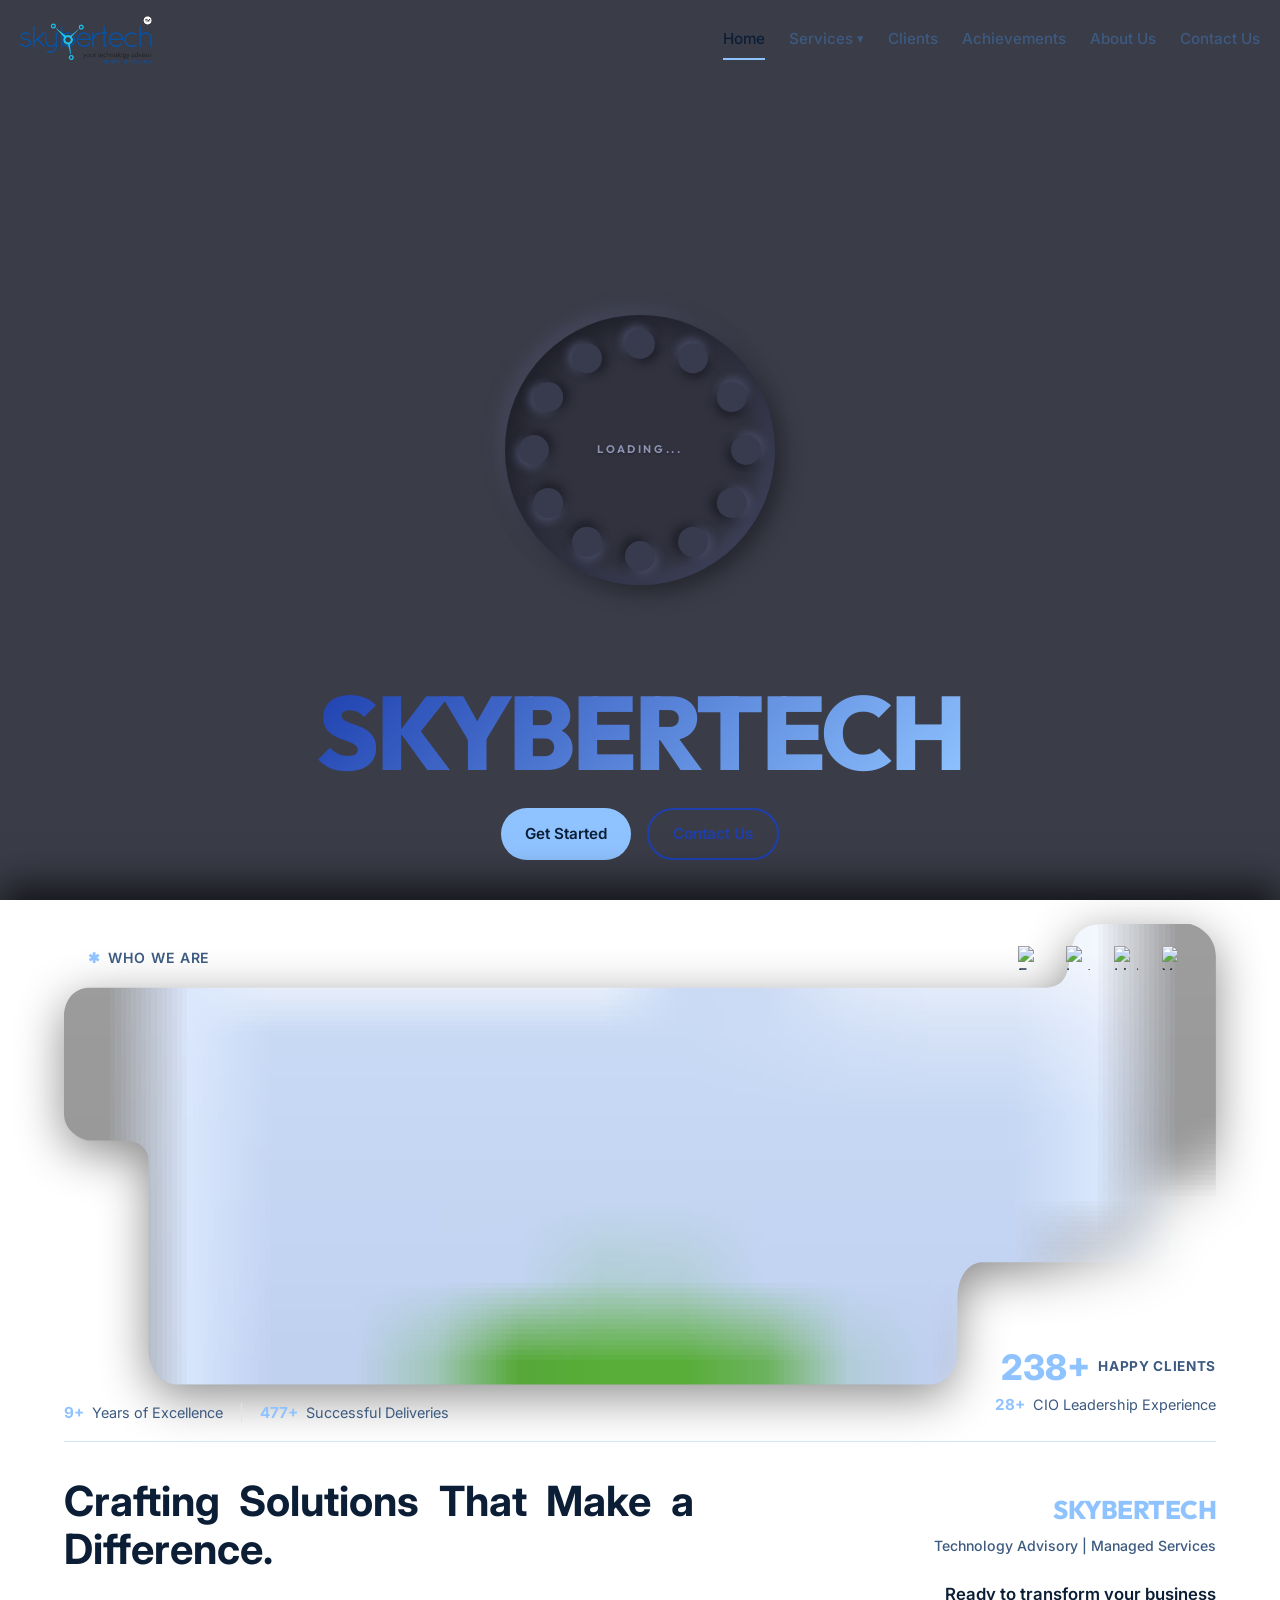
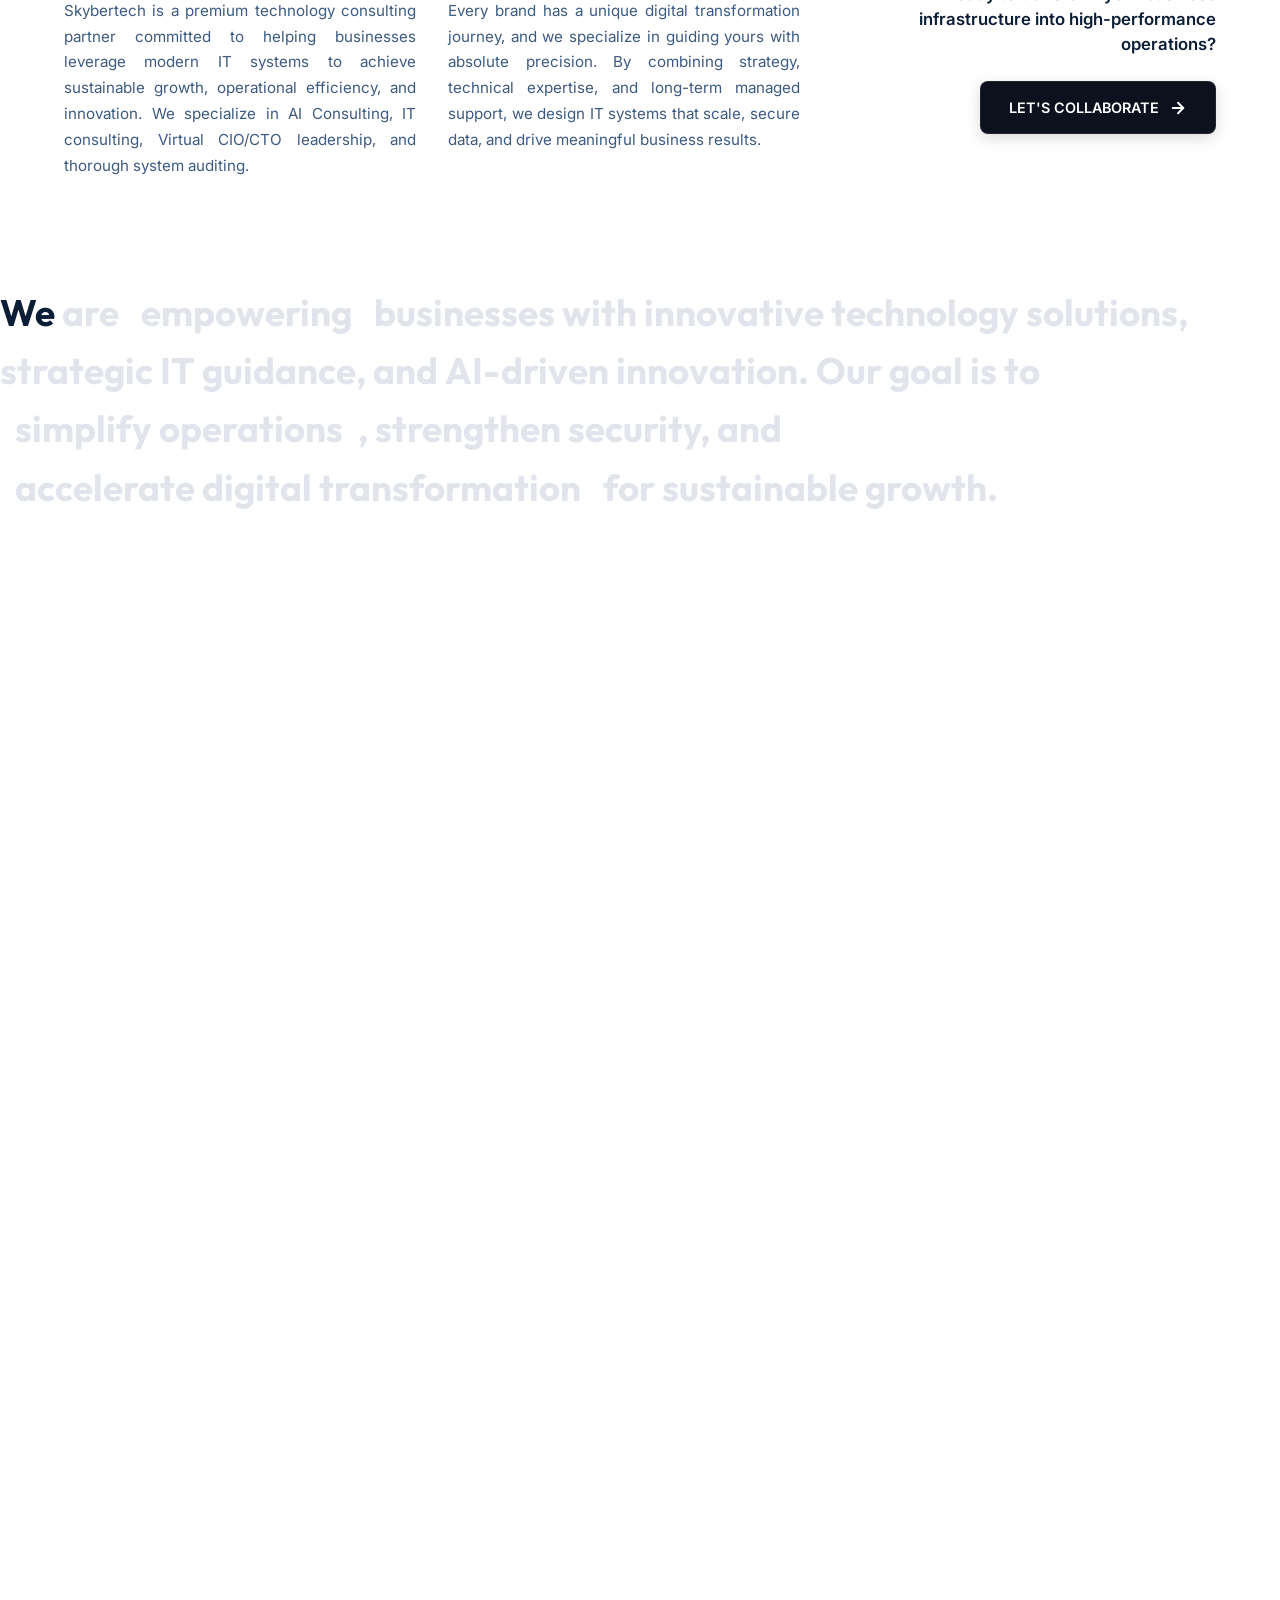
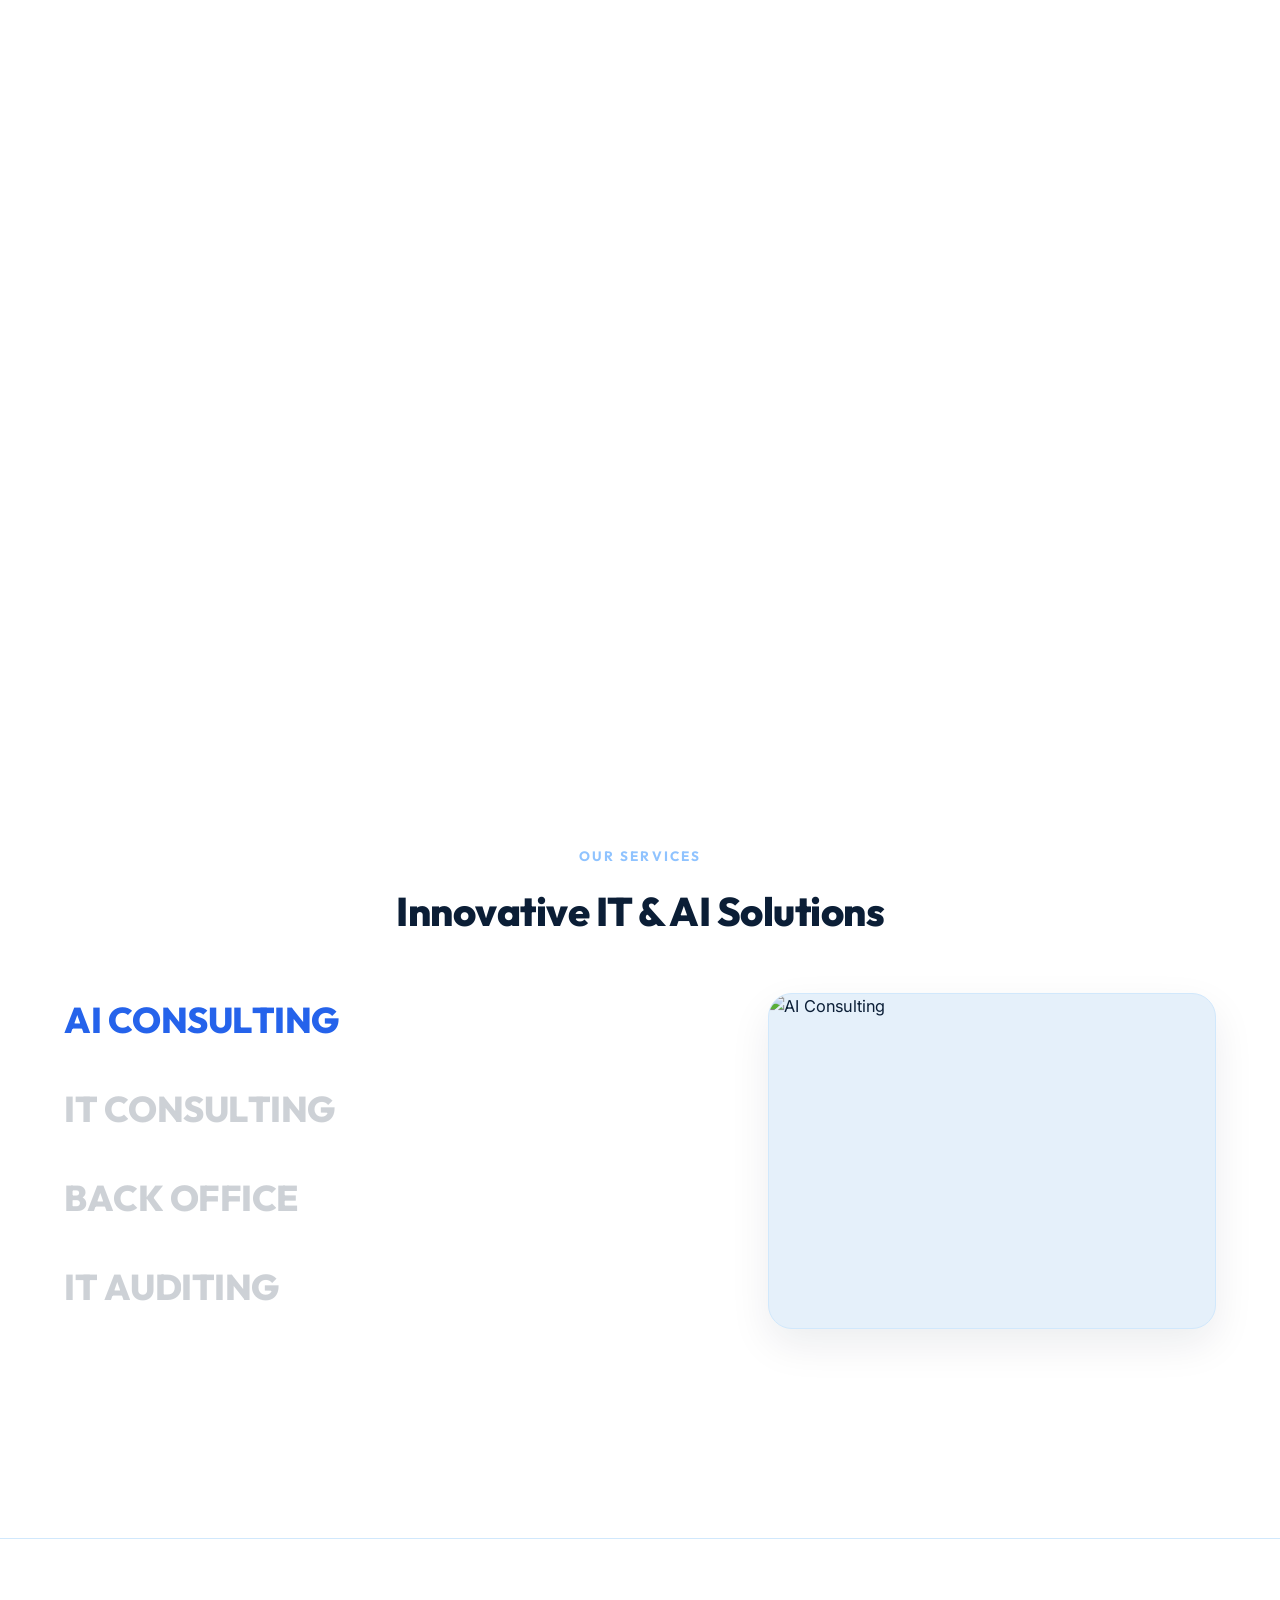
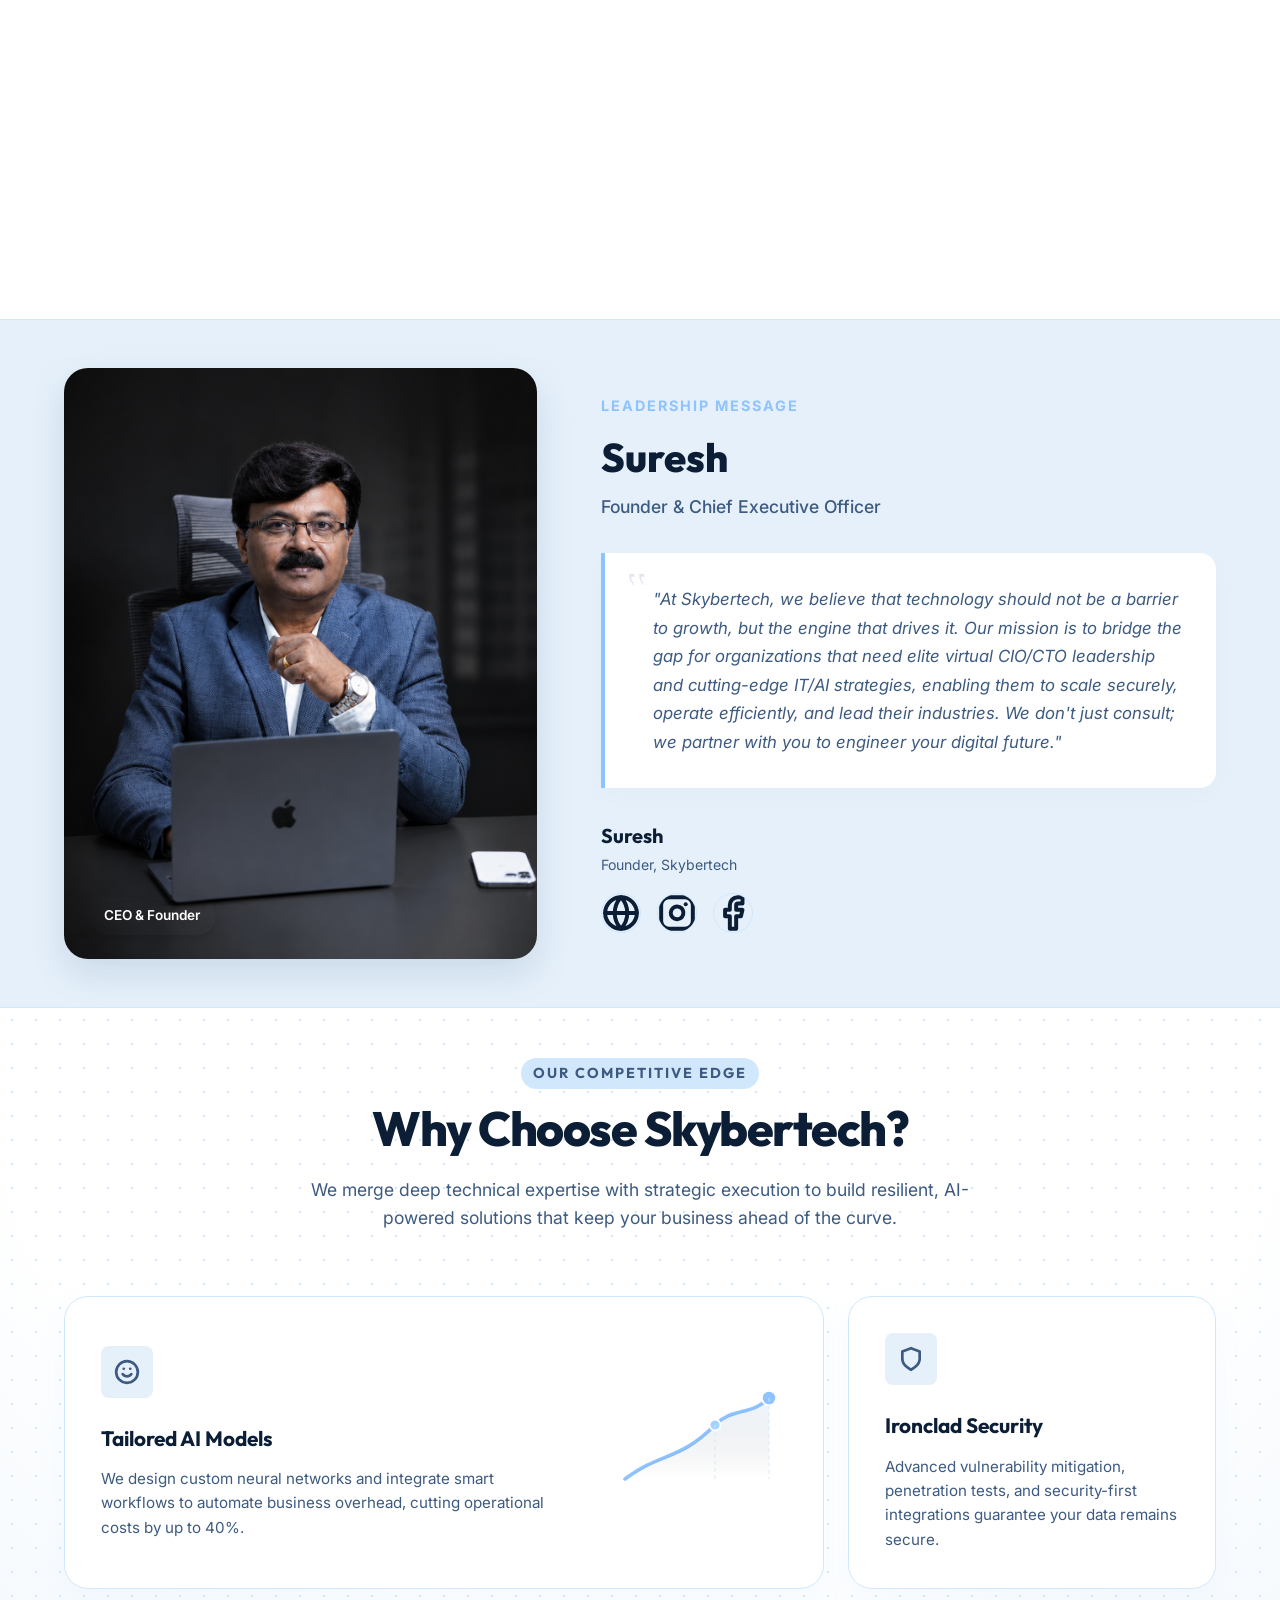
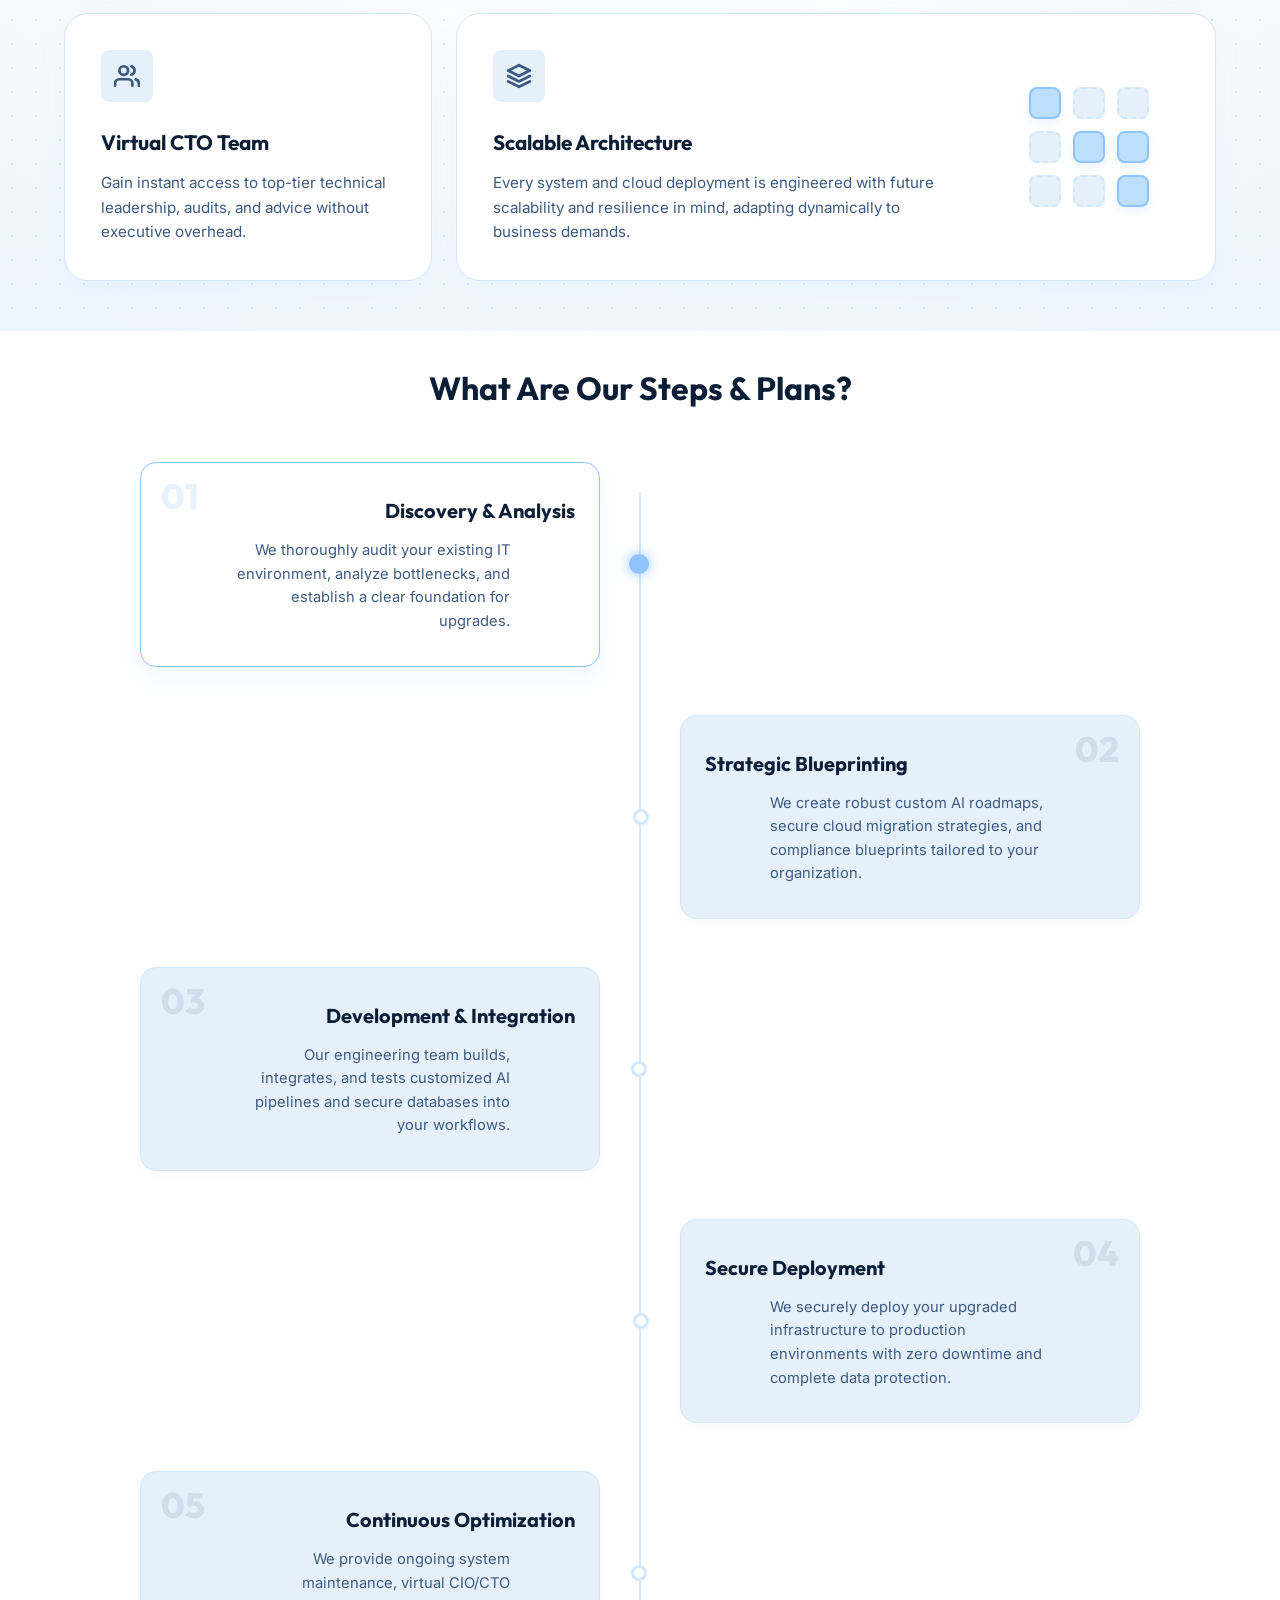
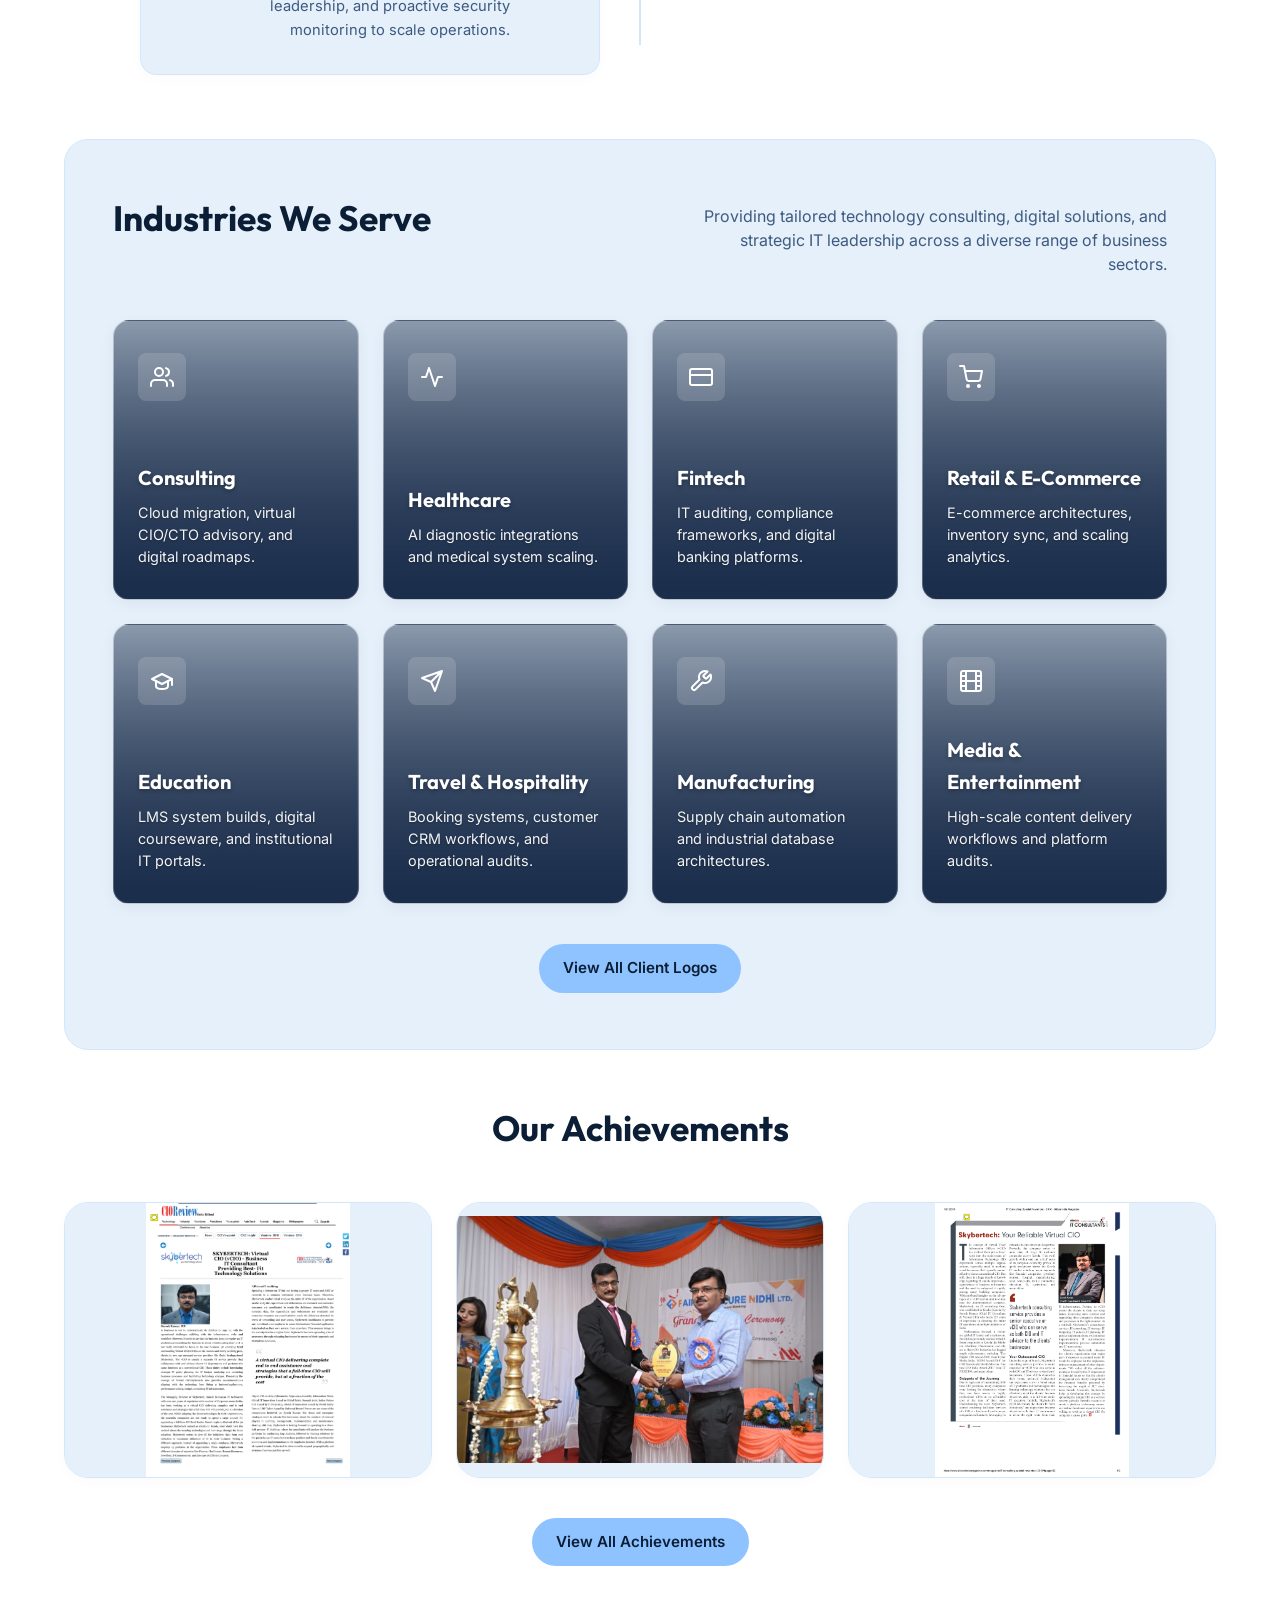
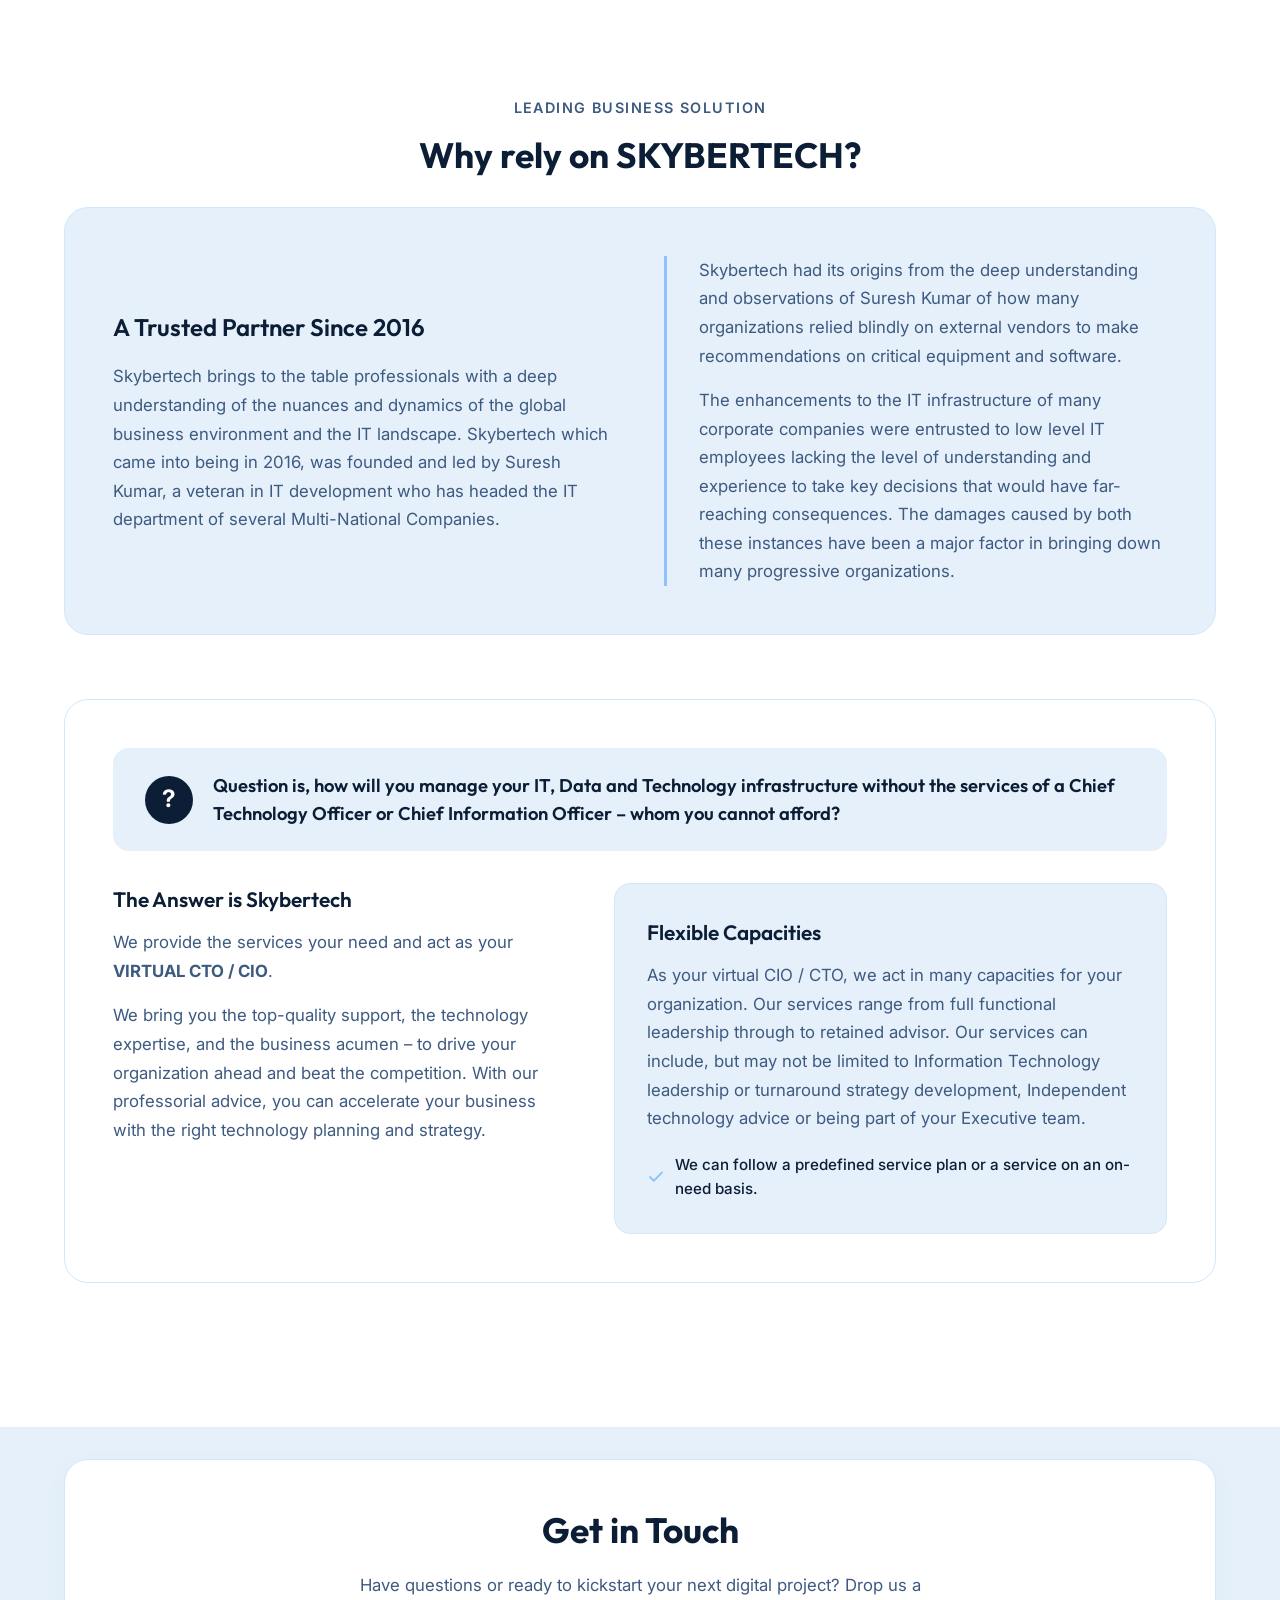
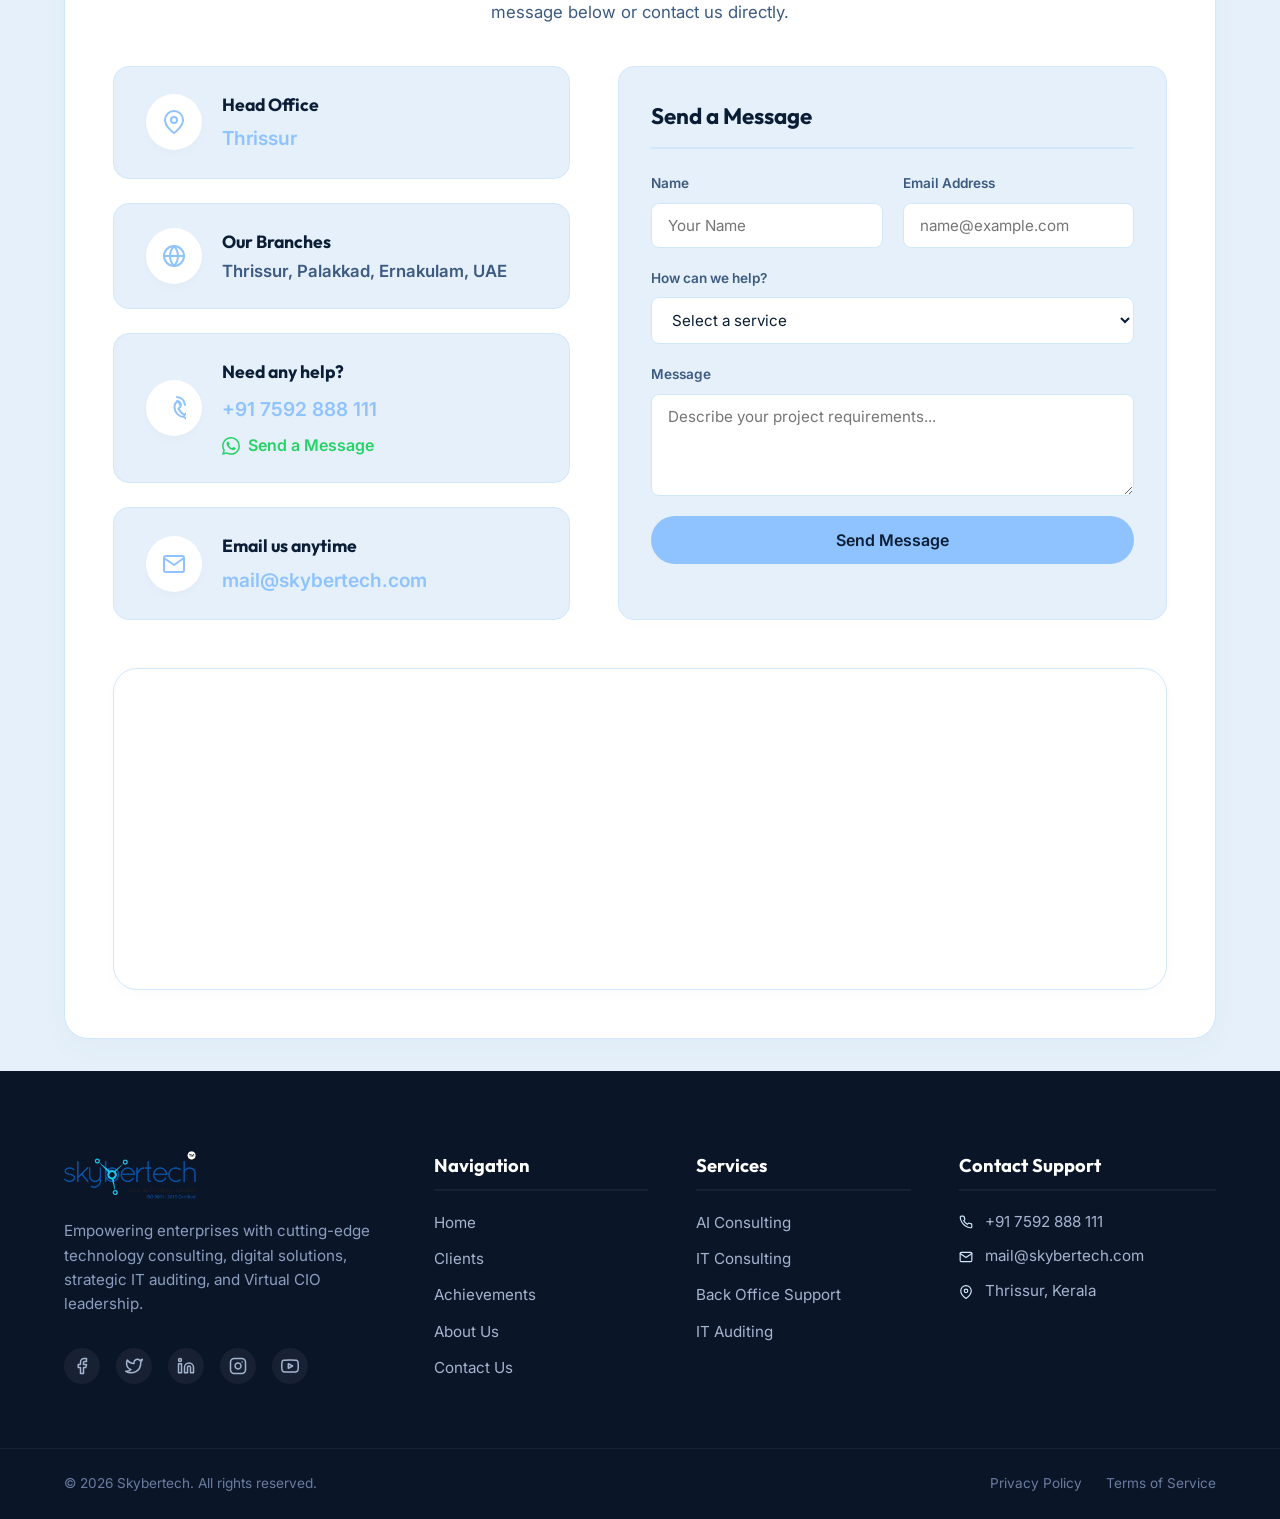
==== commit 69485e9f: "revert: undo section redesign back to previous layout" ====
--- a/index.html
+++ b/index.html
@@ -104,178 +104,133 @@
 
 
 
-    <!-- Why Choose Skybertech Section (Our Competitive Edge) -->
-    <section class="competitive-edge-section" id="about">
-      <div class="container competitive-edge-container">
-        
-        <!-- Header -->
-        <div class="edge-header">
-          <span class="edge-badge">OUR COMPETITIVE EDGE</span>
-          <h2 class="edge-title">Why Choose Skybertech?</h2>
-          <p class="edge-description">
-            We merge deep technical expertise with strategic execution to build resilient, AI-powered solutions that keep your business ahead of the curve.
-          </p>
-        </div>
-
-        <!-- Interactive Infinite Marquee Question Badges -->
-        <div class="marquee-wrapper">
-          <div class="marquee-fade-left"></div>
-          <div class="marquee-fade-right"></div>
-          
-          <div class="marquee-container">
-            <!-- Row 1: Forward -->
-            <div class="marquee-row marquee-left">
-              <div class="marquee-content">
-                <span class="marquee-badge">What risks should I prepare for?</span>
-                <span class="marquee-badge">How do I manage system security?</span>
-                <span class="marquee-badge">How do I scale my IT infrastructure?</span>
-                <span class="marquee-badge">What AI integrations fit my business?</span>
-                <span class="marquee-badge">How do I cut operational costs?</span>
-                <span class="marquee-badge">Who provides Virtual CTO leadership?</span>
-              </div>
-              <div class="marquee-content" aria-hidden="true">
-                <span class="marquee-badge">What risks should I prepare for?</span>
-                <span class="marquee-badge">How do I manage system security?</span>
-                <span class="marquee-badge">How do I scale my IT infrastructure?</span>
-                <span class="marquee-badge">What AI integrations fit my business?</span>
-                <span class="marquee-badge">How do I cut operational costs?</span>
-                <span class="marquee-badge">Who provides Virtual CTO leadership?</span>
-              </div>
-            </div>
-
-            <!-- Row 2: Reverse -->
-            <div class="marquee-row marquee-right">
-              <div class="marquee-content">
-                <span class="marquee-badge">How do I protect my enterprise data?</span>
-                <span class="marquee-badge">How do I automate manual workflows?</span>
-                <span class="marquee-badge">How do I choose between cloud providers?</span>
-                <span class="marquee-badge">How do I pass IT compliance audits?</span>
-                <span class="marquee-badge">How do I build resilient software?</span>
-              </div>
-              <div class="marquee-content" aria-hidden="true">
-                <span class="marquee-badge">How do I protect my enterprise data?</span>
-                <span class="marquee-badge">How do I automate manual workflows?</span>
-                <span class="marquee-badge">How do I choose between cloud providers?</span>
-                <span class="marquee-badge">How do I pass IT compliance audits?</span>
-                <span class="marquee-badge">How do I build resilient software?</span>
-              </div>
-            </div>
-
-            <!-- Row 3: Forward -->
-            <div class="marquee-row marquee-left">
-              <div class="marquee-content">
-                <span class="marquee-badge">What business model should I choose?</span>
-                <span class="marquee-badge">How much capital do I save with AI?</span>
-                <span class="marquee-badge">What security licenses do I need?</span>
-                <span class="marquee-badge">How do I stand out from competitors?</span>
-                <span class="marquee-badge">How do I build a strong tech team?</span>
-              </div>
-              <div class="marquee-content" aria-hidden="true">
-                <span class="marquee-badge">What business model should I choose?</span>
-                <span class="marquee-badge">How much capital do I save with AI?</span>
-                <span class="marquee-badge">What security licenses do I need?</span>
-                <span class="marquee-badge">How do I stand out from competitors?</span>
-                <span class="marquee-badge">How do I build a strong tech team?</span>
-              </div>
-            </div>
-          </div>
-        </div>
-
-        <!-- 4 Competitive Edge Feature Cards Grid -->
-        <div class="edge-grid">
-          
-          <!-- Card 1: Tailored AI Models (Span 7) -->
-          <div class="edge-card card-wide">
-            <div class="card-left-content">
-              <div class="card-icon-box">
-                <svg xmlns="http://www.w3.org/2000/svg" width="22" height="22" viewBox="0 0 24 24" fill="none" stroke="#2563eb" stroke-width="2" stroke-linecap="round" stroke-linejoin="round">
-                  <circle cx="12" cy="12" r="10"></circle>
-                  <path d="M8 14s1.5 2 4 2 4-2 4-2"></path>
-                  <line x1="9" y1="9" x2="9.01" y2="9"></line>
-                  <line x1="15" y1="9" x2="15.01" y2="9"></line>
-                </svg>
-              </div>
-              <h3 class="edge-card-title">Tailored AI Models</h3>
-              <p class="edge-card-desc">
-                We design custom neural networks and integrate smart workflows to automate business overhead, cutting operational costs by up to 40%.
-              </p>
-            </div>
-            <div class="card-visual-graph">
-              <svg viewBox="0 0 200 100" class="graph-svg" fill="none">
-                <path d="M 10 80 Q 60 70, 100 45 T 190 15" stroke="#93c5fd" stroke-width="4" stroke-linecap="round" />
-                <circle cx="190" cy="15" r="6" fill="#3b82f6" />
-                <path d="M 10 80 Q 60 70, 100 45 T 190 15 L 190 90 L 10 90 Z" fill="url(#graphGrad)" opacity="0.15" />
-                <defs>
-                  <linearGradient id="graphGrad" x1="0" y1="0" x2="0" y2="1">
-                    <stop offset="0%" stop-color="#3b82f6" />
-                    <stop offset="100%" stop-color="#ffffff" />
-                  </linearGradient>
-                </defs>
-              </svg>
-            </div>
-          </div>
-
-          <!-- Card 2: Ironclad Security (Span 5) -->
-          <div class="edge-card card-narrow">
-            <div class="card-icon-box">
-              <svg xmlns="http://www.w3.org/2000/svg" width="22" height="22" viewBox="0 0 24 24" fill="none" stroke="#2563eb" stroke-width="2" stroke-linecap="round" stroke-linejoin="round">
-                <path d="M12 22s8-4 8-10V5l-8-3-8 3v7c0 6 8 10 8 10z"></path>
-              </svg>
-            </div>
-            <h3 class="edge-card-title">Ironclad Security</h3>
-            <p class="edge-card-desc">
-              Advanced vulnerability mitigation, penetration tests, and security-first integrations guarantee your data remains secure.
-            </p>
-          </div>
-
-          <!-- Card 3: Virtual CTO Team (Span 5) -->
-          <div class="edge-card card-narrow">
-            <div class="card-icon-box">
-              <svg xmlns="http://www.w3.org/2000/svg" width="22" height="22" viewBox="0 0 24 24" fill="none" stroke="#2563eb" stroke-width="2" stroke-linecap="round" stroke-linejoin="round">
-                <path d="M16 21v-2a4 4 0 0 0-4-4H6a4 4 0 0 0-4 4v2"></path>
-                <circle cx="9" cy="7" r="4"></circle>
-                <path d="M22 21v-2a4 4 0 0 0-3-3.87"></path>
-                <path d="M16 3.13a4 4 0 0 1 0 7.75"></path>
-              </svg>
-            </div>
-            <h3 class="edge-card-title">Virtual CTO Team</h3>
-            <p class="edge-card-desc">
-              Gain instant access to top-tier technical leadership, audits, and advice without executive overhead.
-            </p>
-          </div>
-
-          <!-- Card 4: Scalable Architecture (Span 7) -->
-          <div class="edge-card card-wide">
-            <div class="card-left-content">
-              <div class="card-icon-box">
-                <svg xmlns="http://www.w3.org/2000/svg" width="22" height="22" viewBox="0 0 24 24" fill="none" stroke="#2563eb" stroke-width="2" stroke-linecap="round" stroke-linejoin="round">
-                  <path d="M12 2L2 7l10 5 10-5-10-5z"></path>
-                  <path d="M2 17l10 5 10-5"></path>
-                  <path d="M2 12l10 5 10-5"></path>
-                </svg>
-              </div>
-              <h3 class="edge-card-title">Scalable Architecture</h3>
-              <p class="edge-card-desc">
-                Every system and cloud deployment is engineered with future scalability and resilience in mind, adapting dynamically to business demands.
-              </p>
-            </div>
-            <div class="card-visual-grid">
-              <div class="grid-block"></div>
-              <div class="grid-block"></div>
-              <div class="grid-block"></div>
-              <div class="grid-block"></div>
-              <div class="grid-block active"></div>
-              <div class="grid-block active"></div>
-              <div class="grid-block"></div>
-              <div class="grid-block active"></div>
-              <div class="grid-block active"></div>
-            </div>
-          </div>
-
-        </div>
-
+    <!-- Why Choose WANDER Section -->
+    <section class="why-choose-section" id="about">
+      <div class="container about-section-container">
+
+        <!-- React-converted About Us Section Layout -->
+        <div class="about-react-layout" id="about-react-trigger">
+
+          <!-- Header with WHO WE ARE & Social Links -->
+          <div class="about-layout-header">
+            <div class="about-who-we-are">
+              <span class="asterisk-spin">✱</span>
+              <span class="who-we-are-text animate-timeline" style="--anim-order: 0;">WHO WE ARE</span>
+            </div>
+            <div class="about-socials">
+              <a href="https://www.facebook.com/skybertechit" target="_blank" class="social-btn animate-timeline"
+                style="--anim-order: 0;" aria-label="Facebook">
+                <img src="https://pro-section.ui-layouts.com/facebook.svg" alt="Facebook" width="24" height="24">
+              </a>
+              <a href="https://www.instagram.com/skybertech.it/" target="_blank" class="social-btn animate-timeline"
+                style="--anim-order: 1;" aria-label="Instagram">
+                <img src="https://pro-section.ui-layouts.com/instagram.svg" alt="Instagram" width="24" height="24">
+              </a>
+              <a href="https://www.linkedin.com/company/skybertechit/" target="_blank"
+                class="social-btn animate-timeline" style="--anim-order: 2;" aria-label="LinkedIn">
+                <img src="https://pro-section.ui-layouts.com/linkedin.svg" alt="LinkedIn" width="24" height="24">
+              </a>
+              <a href="https://www.youtube.com/@skybertechit" target="_blank" class="social-btn animate-timeline"
+                style="--anim-order: 3;" aria-label="YouTube">
+                <img src="https://pro-section.ui-layouts.com/youtube.svg" alt="YouTube" width="24" height="24">
+              </a>
+            </div>
+          </div>
+
+          <!-- Custom Clipped SVG Image Background -->
+          <div class="about-clipped-image-container animate-scale">
+            <svg class="about-clipped-svg" viewBox="0 0 100 40" width="100%" height="100%">
+              <defs>
+                <clipPath id="clip-inverted" clipPathUnits="objectBoundingBox">
+                  <path
+                    d="M0.0998072 1H0.422076H0.749756C0.767072 1 0.774207 0.961783 0.77561 0.942675V0.807325C0.777053 0.743631 0.791844 0.731953 0.799059 0.734076H0.969813C0.996268 0.730255 1.00088 0.693206 0.999875 0.675159V0.0700637C0.999875 0.0254777 0.985045 0.00477707 0.977629 0H0.902473C0.854975 0 0.890448 0.138535 0.850165 0.138535H0.0204424C0.00408849 0.142357 0 0.180467 0 0.199045V0.410828C0 0.449045 0.0136283 0.46603 0.0204424 0.469745H0.0523086C0.0696245 0.471019 0.0735527 0.497877 0.0733523 0.511146V0.915605C0.0723903 0.983121 0.090588 1 0.0998072 1Z"
+                    fill="#D9D9D9" />
+                </clipPath>
+              </defs>
+              <image clip-path="url(#clip-inverted)" preserveAspectRatio="xMidYMid slice" width="100%" height="100%"
+                xlink:href="https://images.unsplash.com/photo-1718601980986-0ce75101d52d?w=1200&auto=format&fit=crop">
+              </image>
+            </svg>
+          </div>
+
+          <!-- Dynamic Statistics Row inside clipped section boundaries -->
+          <div class="about-stats-row">
+            <!-- Left side stats -->
+            <div class="stats-left animate-timeline" style="--anim-order: 5;">
+              <div class="stat-bubble">
+                <span class="stat-highlight"><span class="stat-count" data-target="10">0</span>+</span>
+                <span class="stat-text">Years of Excellence</span>
+              </div>
+              <span class="stat-separator">|</span>
+              <div class="stat-bubble">
+                <span class="stat-highlight"><span class="stat-count" data-target="500">0</span>+</span>
+                <span class="stat-text">Successful Deliveries</span>
+              </div>
+            </div>
+            <!-- Right side stats (absolute overlay on desktop) -->
+            <div class="stats-right">
+              <div class="stat-large animate-timeline" style="--anim-order: 6;">
+                <span class="stat-highlight-large"><span class="stat-count" data-target="250">0</span>+</span>
+                <span class="stat-text-uppercase">Happy Clients</span>
+              </div>
+              <div class="stat-sub animate-timeline" style="--anim-order: 7;">
+                <span class="stat-highlight"><span class="stat-count" data-target="30">0</span>+</span>
+                <span class="stat-text">CIO Leadership Experience</span>
+              </div>
+            </div>
+          </div>
+
+          <!-- Main text columns & collaboration details -->
+          <div class="about-grid-content">
+            <!-- Left side: vertical reveal text and paragraph descriptions -->
+            <div class="about-grid-left">
+              <h2 class="vertical-cut-reveal text-reveal-trigger font-heading">
+                Crafting Solutions That Make a Difference.
+              </h2>
+              <div class="about-grid-paragraphs animate-timeline" style="--anim-order: 9;">
+                <div class="about-para-col animate-timeline" style="--anim-order: 10;">
+                  <p>Skybertech is a premium technology consulting partner committed to helping businesses leverage
+                    modern IT systems to achieve sustainable growth, operational efficiency, and innovation. We
+                    specialize in AI Consulting, IT consulting, Virtual CIO/CTO leadership, and thorough system
+                    auditing.</p>
+                </div>
+                <div class="about-para-col animate-timeline" style="--anim-order: 11;">
+                  <p>Every brand has a unique digital transformation journey, and we specialize in guiding yours with
+                    absolute precision. By combining strategy, technical expertise, and long-term managed support, we
+                    design IT systems that scale, secure data, and drive meaningful business results.</p>
+                </div>
+              </div>
+            </div>
+
+            <!-- Right side: contact/collaboration callout card -->
+            <div class="about-grid-right">
+              <div class="brand-signature animate-timeline" style="--anim-order: 12;">
+                SKYBERTECH
+              </div>
+              <div class="brand-role animate-timeline" style="--anim-order: 13;">
+                Technology Advisory | Managed Services
+              </div>
+              <div class="brand-pitch animate-timeline" style="--anim-order: 14;">
+                Ready to transform your business infrastructure into high-performance operations?
+              </div>
+              <div class="collaborate-btn-wrapper animate-timeline" style="--anim-order: 15;">
+                <a href="contact.html" class="btn btn-collaborate">
+                  LET'S COLLABORATE
+                  <svg xmlns="http://www.w3.org/2000/svg" width="18" height="18" viewBox="0 0 24 24" fill="none"
+                    stroke="currentColor" stroke-width="2.5" stroke-linecap="round" stroke-linejoin="round"
+                    class="arrow-icon">
+                    <line x1="5" y1="12" x2="19" y2="12"></line>
+                    <polyline points="12 5 19 12 12 19"></polyline>
+                  </svg>
+                </a>
+              </div>
+            </div>
+          </div>
+
+        </div>
       </div>
     </section>
+
 
 
         <!-- Scroll Track wrapper for scroll-scrub reveal -->
--- a/style.css
+++ b/style.css
@@ -5780,278 +5780,7 @@
   border: 1px solid var(--border-light);
 }
 
-/* ==========================================================================
-   Why Choose Skybertech? / Our Competitive Edge Section
-   ========================================================================== */
-.competitive-edge-section {
-  position: relative;
-  background-color: var(--bg-primary);
-  background-image: radial-gradient(#d1e8fc 1.5px, transparent 1.5px);
-  background-size: 28px 28px;
-  padding: 80px 0 60px;
-  overflow: hidden;
-  border-bottom: 1px solid var(--border-light);
-}
-
-.competitive-edge-container {
-  display: flex;
-  flex-direction: column;
-  align-items: center;
-  gap: 44px;
-}
-
-/* Header */
-.edge-header {
-  text-align: center;
-  max-width: 720px;
-  display: flex;
-  flex-direction: column;
-  align-items: center;
-  gap: 16px;
-}
-
-.edge-badge {
-  display: inline-flex;
-  align-items: center;
-  padding: 6px 16px;
-  border-radius: 50px;
-  background-color: #dbeafe;
-  color: #2563eb;
-  font-family: var(--font-heading);
-  font-size: 0.78rem;
-  font-weight: 800;
-  letter-spacing: 0.12em;
-  text-transform: uppercase;
-}
-
-.edge-title {
-  font-family: var(--font-heading);
-  font-size: clamp(2rem, 4vw, 3.2rem);
-  font-weight: 800;
-  color: #0b1e36;
-  letter-spacing: -0.8px;
-  line-height: 1.15;
-}
-
-.edge-description {
-  font-size: clamp(0.95rem, 1.5vw, 1.1rem);
-  color: #475569;
-  line-height: 1.6;
-}
-
-/* Infinite Marquee Question Badges */
-.marquee-wrapper {
-  position: relative;
-  width: 100%;
-  max-width: 900px;
-  overflow: hidden;
-  margin: 10px 0 10px;
-}
-
-.marquee-fade-left, .marquee-fade-right {
-  position: absolute;
-  top: 0;
-  bottom: 0;
-  width: 80px;
-  z-index: 2;
-  pointer-events: none;
-}
-
-.marquee-fade-left {
-  left: 0;
-  background: linear-gradient(to right, var(--bg-primary), transparent);
-}
-
-.marquee-fade-right {
-  right: 0;
-  background: linear-gradient(to left, var(--bg-primary), transparent);
-}
-
-.marquee-container {
-  display: flex;
-  flex-direction: column;
-  gap: 12px;
-}
-
-.marquee-row {
-  display: flex;
-  width: max-content;
-  gap: 12px;
-}
-
-.marquee-left {
-  animation: marqueeScrollLeft 38s linear infinite;
-}
-
-.marquee-right {
-  animation: marqueeScrollRight 42s linear infinite;
-}
-
-.marquee-content {
-  display: flex;
-  gap: 12px;
-}
-
-.marquee-badge {
-  white-space: nowrap;
-  padding: 8px 18px;
-  border-radius: 8px;
-  background-color: #f1f5f9;
-  border: 1px solid #e2e8f0;
-  font-family: var(--font-body);
-  font-size: 0.88rem;
-  font-weight: 500;
-  color: #334155;
-  transition: all 0.25s ease;
-}
-
-.marquee-badge:hover {
-  background-color: #e2e8f0;
-  color: #0f172a;
-}
-
-@keyframes marqueeScrollLeft {
-  0% { transform: translateX(0); }
-  100% { transform: translateX(-50%); }
-}
-
-@keyframes marqueeScrollRight {
-  0% { transform: translateX(-50%); }
-  100% { transform: translateX(0); }
-}
-
-/* 4 Feature Cards Grid */
-.edge-grid {
-  display: grid;
-  grid-template-columns: repeat(12, 1fr);
-  gap: 24px;
-  width: 100%;
-  max-width: 1180px;
-  margin-top: 12px;
-}
-
-.edge-card {
-  background: #ffffff;
-  border: 1px solid #e2e8f0;
-  border-radius: 20px;
-  padding: 36px 32px;
-  display: flex;
-  justify-content: space-between;
-  box-shadow: 0 4px 20px rgba(0, 0, 0, 0.03);
-  transition: transform 0.35s cubic-bezier(0.16, 1, 0.3, 1), box-shadow 0.35s cubic-bezier(0.16, 1, 0.3, 1);
-  position: relative;
-  overflow: hidden;
-}
-
-.edge-card:hover {
-  transform: translateY(-6px);
-  box-shadow: 0 16px 36px rgba(37, 99, 235, 0.08);
-  border-color: #cbd5e1;
-}
-
-.card-wide {
-  grid-column: span 7;
-  display: flex;
-  flex-direction: row;
-  align-items: center;
-  gap: 24px;
-}
-
-.card-narrow {
-  grid-column: span 5;
-  display: flex;
-  flex-direction: column;
-  gap: 20px;
-}
-
-.card-left-content {
-  display: flex;
-  flex-direction: column;
-  gap: 16px;
-  flex: 1;
-}
-
-.card-icon-box {
-  width: 44px;
-  height: 44px;
-  border-radius: 12px;
-  background-color: #eff6ff;
-  border: 1px solid #dbeafe;
-  display: flex;
-  align-items: center;
-  justify-content: center;
-  margin-bottom: 4px;
-}
-
-.edge-card-title {
-  font-family: var(--font-heading);
-  font-size: 1.35rem;
-  font-weight: 800;
-  color: #0f172a;
-  letter-spacing: -0.3px;
-}
-
-.edge-card-desc {
-  font-size: 0.95rem;
-  color: #64748b;
-  line-height: 1.6;
-}
-
-/* Card Visual 1: Trend Graph */
-.card-visual-graph {
-  width: 140px;
-  flex-shrink: 0;
-}
-
-.graph-svg {
-  width: 100%;
-  height: auto;
-  overflow: visible;
-}
-
-/* Card Visual 4: 3x3 Block Grid */
-.card-visual-grid {
-  display: grid;
-  grid-template-columns: repeat(3, 1fr);
-  gap: 8px;
-  width: 110px;
-  flex-shrink: 0;
-}
-
-.grid-block {
-  width: 30px;
-  height: 30px;
-  border-radius: 8px;
-  background-color: #f1f5f9;
-  border: 1px solid #e2e8f0;
-  transition: all 0.3s ease;
-}
-
-.grid-block.active {
-  background-color: #93c5fd;
-  border-color: #60a5fa;
-  box-shadow: 0 2px 8px rgba(59, 130, 246, 0.25);
-}
-
-.edge-card:hover .grid-block.active {
-  background-color: #3b82f6;
-  border-color: #2563eb;
-}
-
-/* Responsive Grid Adjustments */
-@media (max-width: 1024px) {
-  .edge-grid {
-    grid-template-columns: 1fr;
-  }
-  .card-wide, .card-narrow {
-    grid-column: span 1;
-    flex-direction: column;
-    align-items: flex-start;
-  }
-  .card-visual-graph, .card-visual-grid {
-    margin-top: 16px;
-  }
-}
-
-
-
+
+
+
+
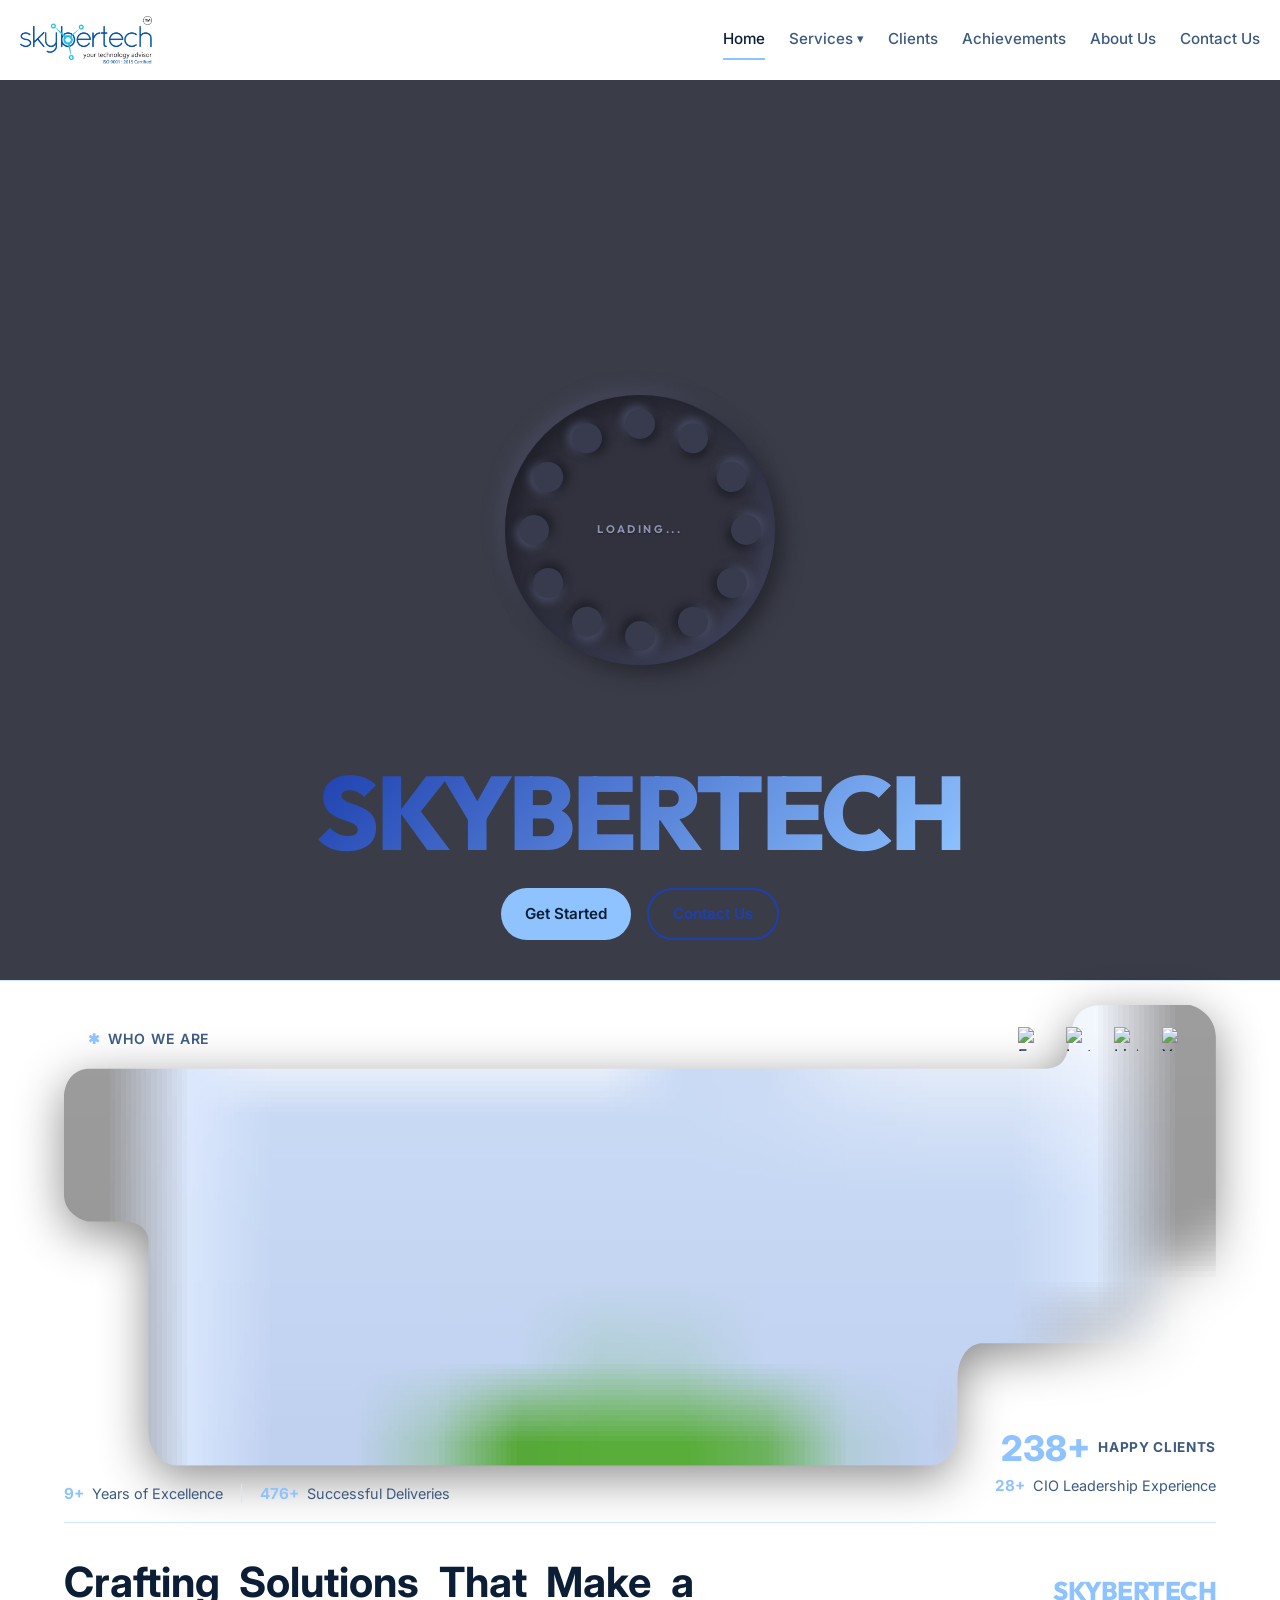
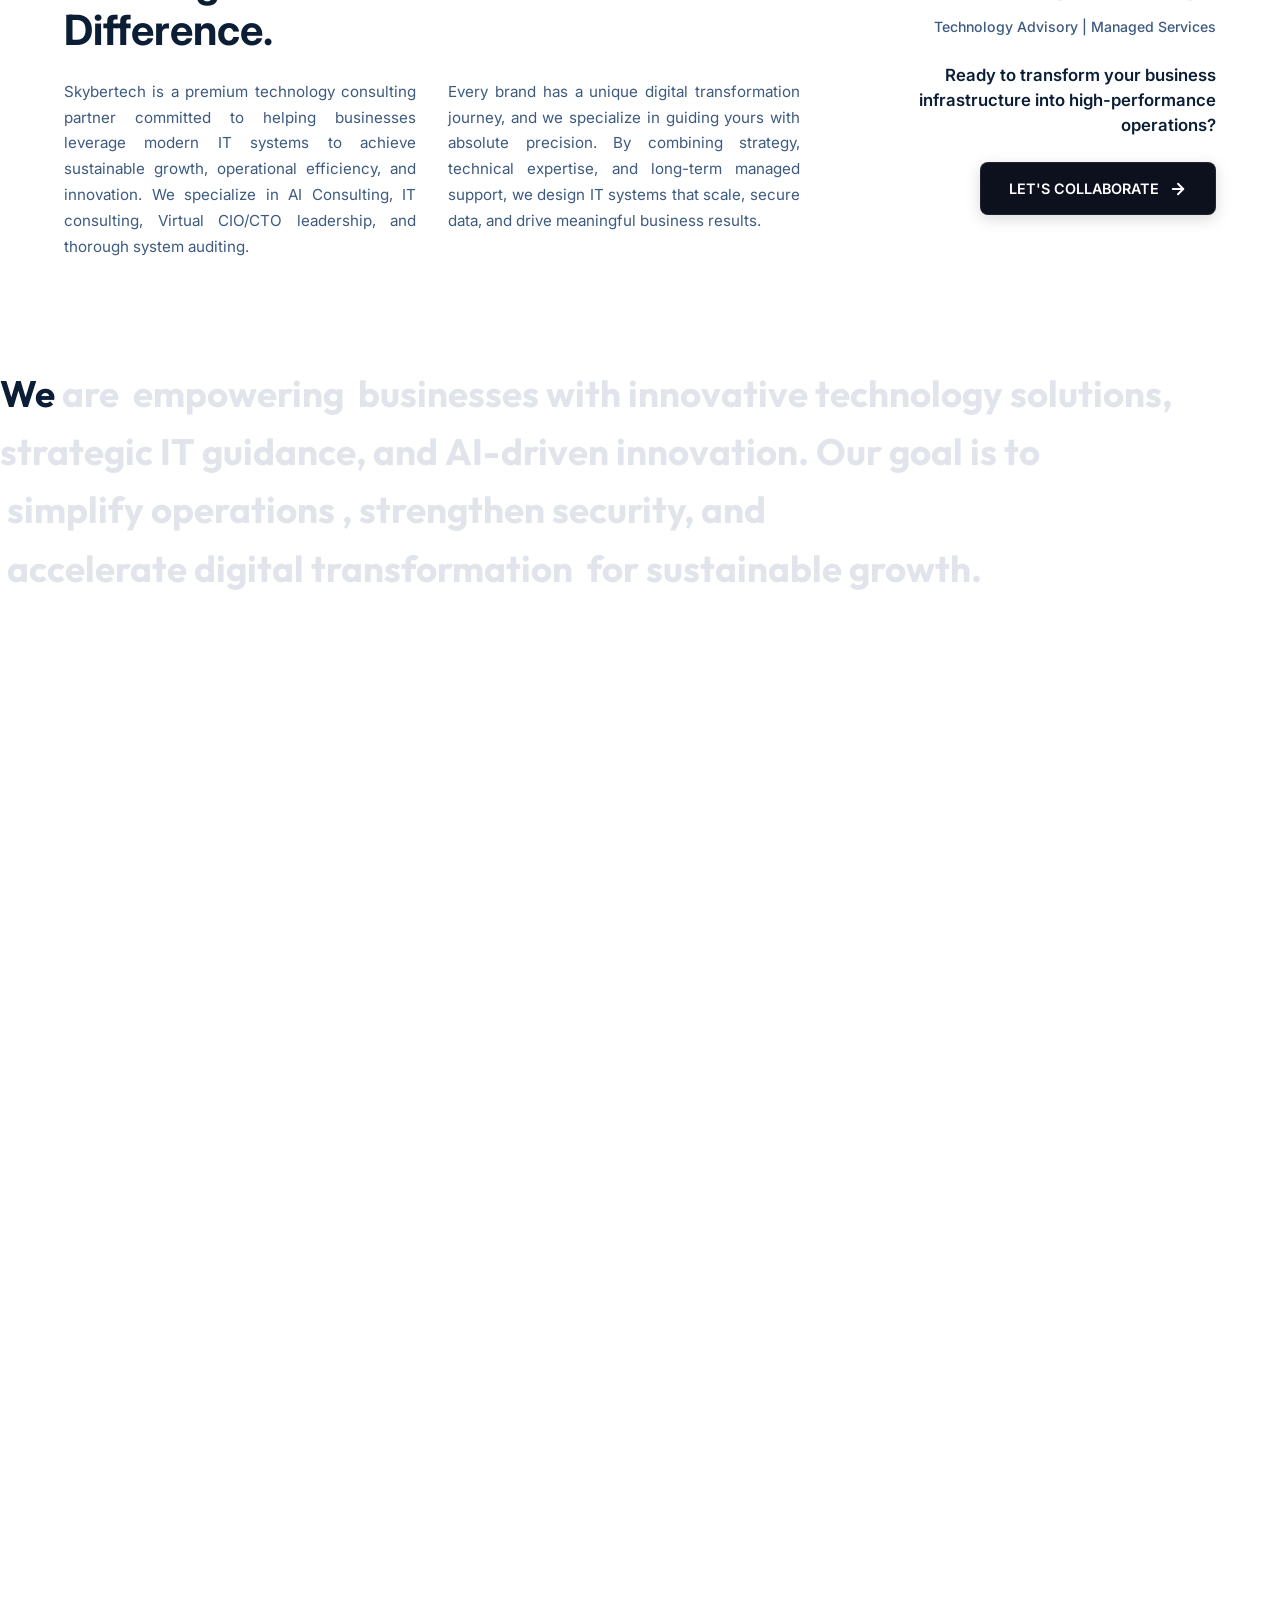
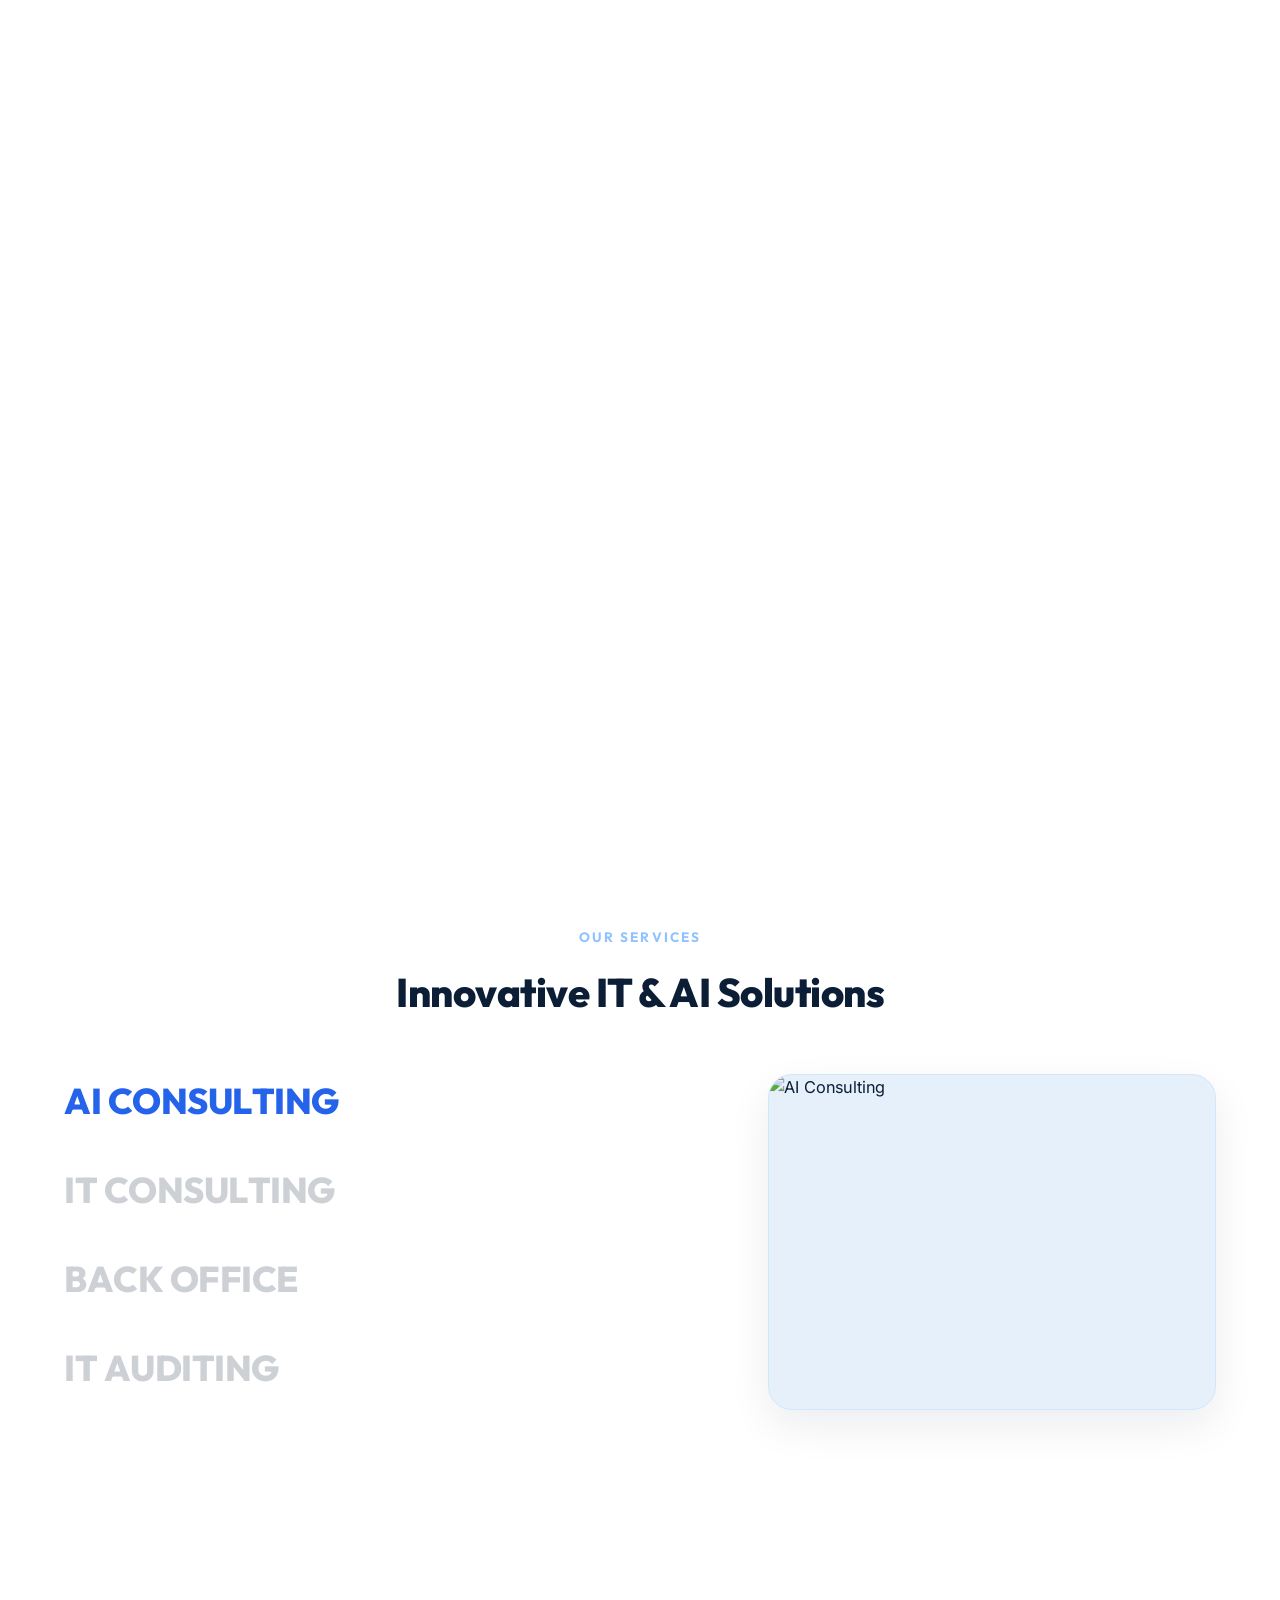
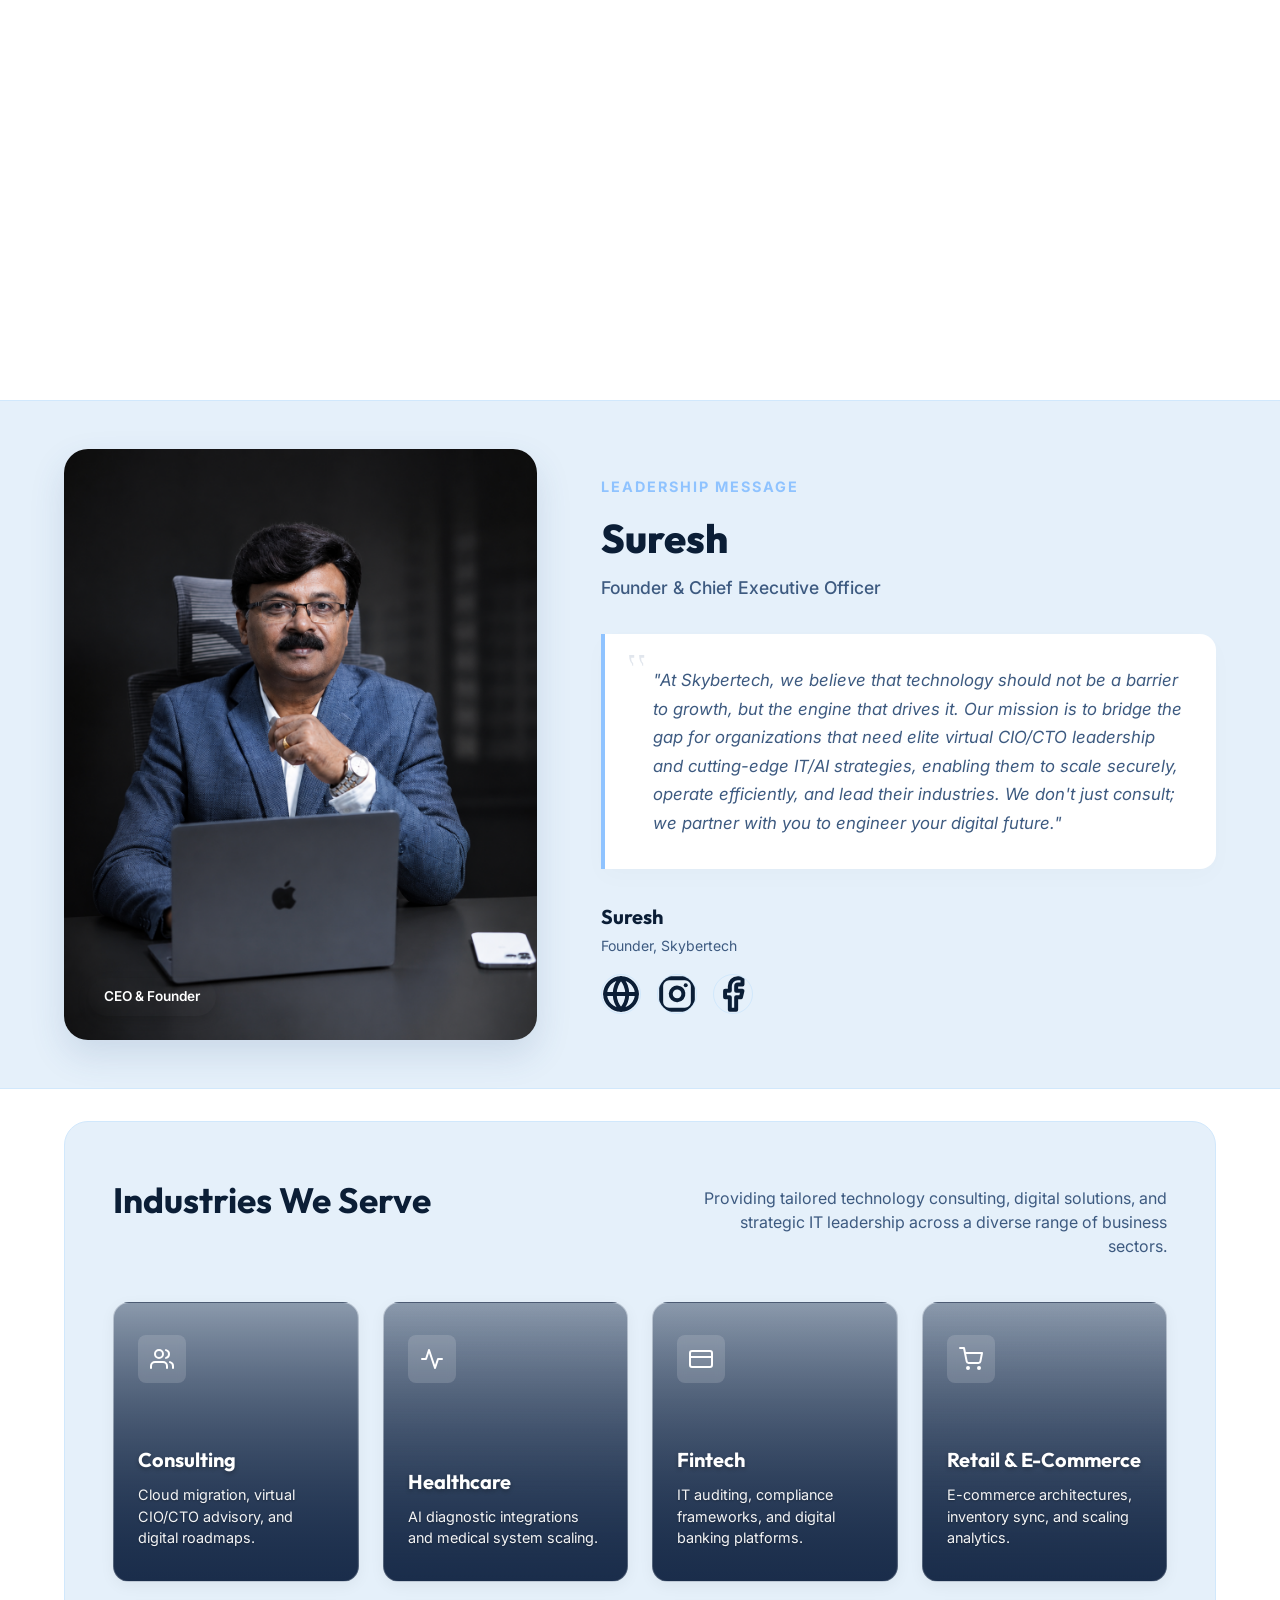
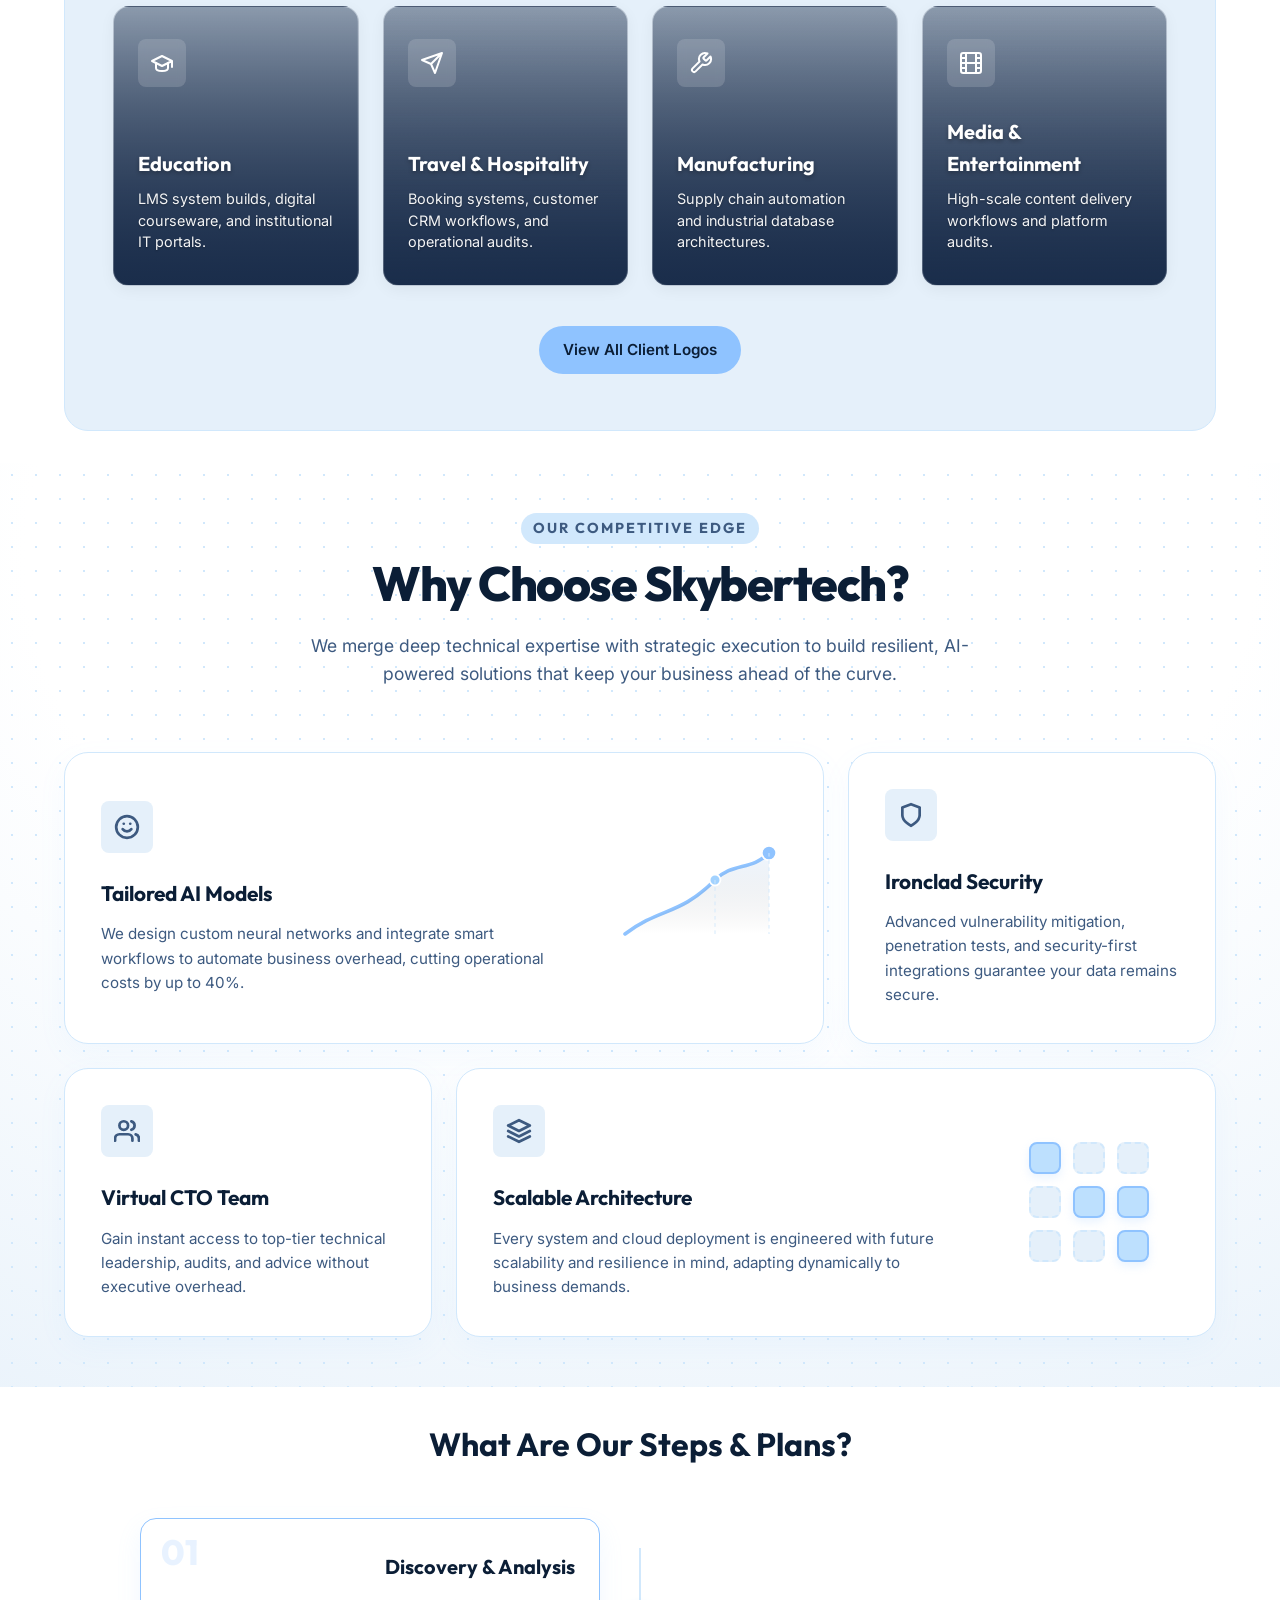
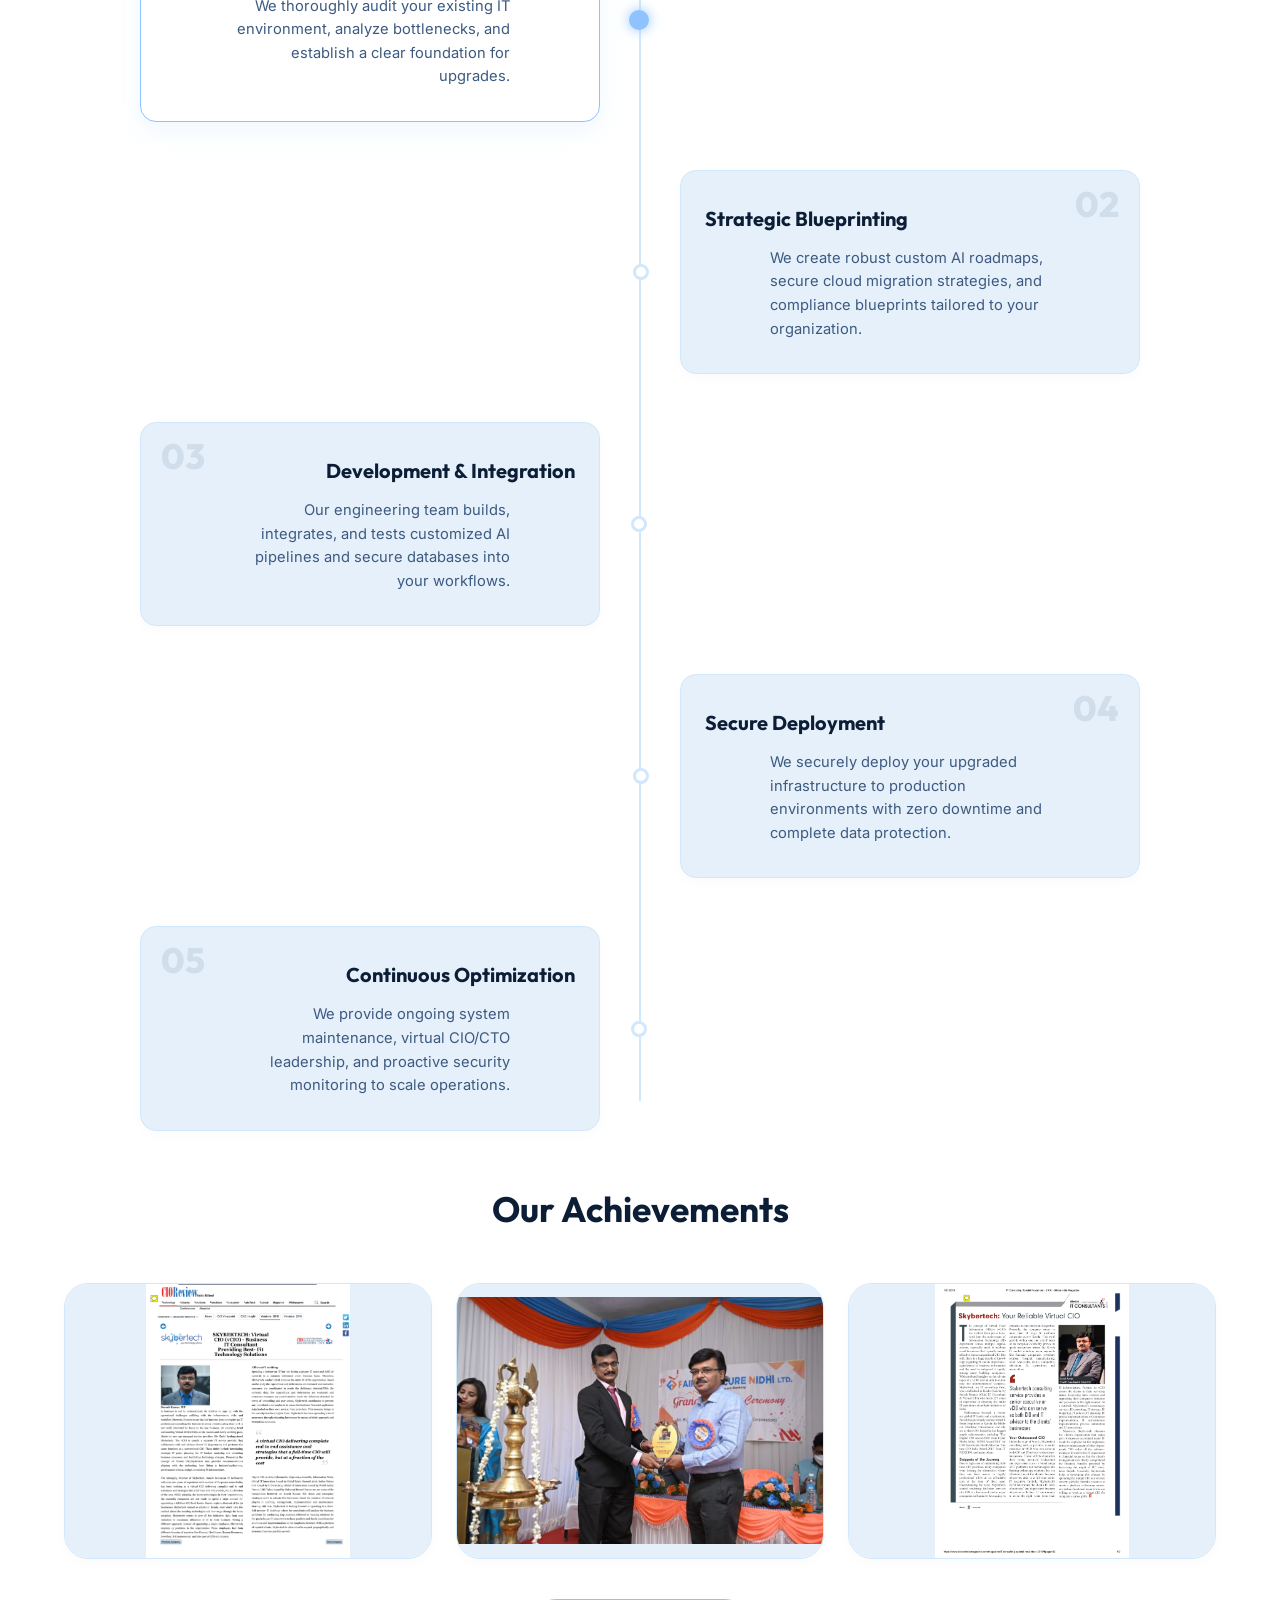
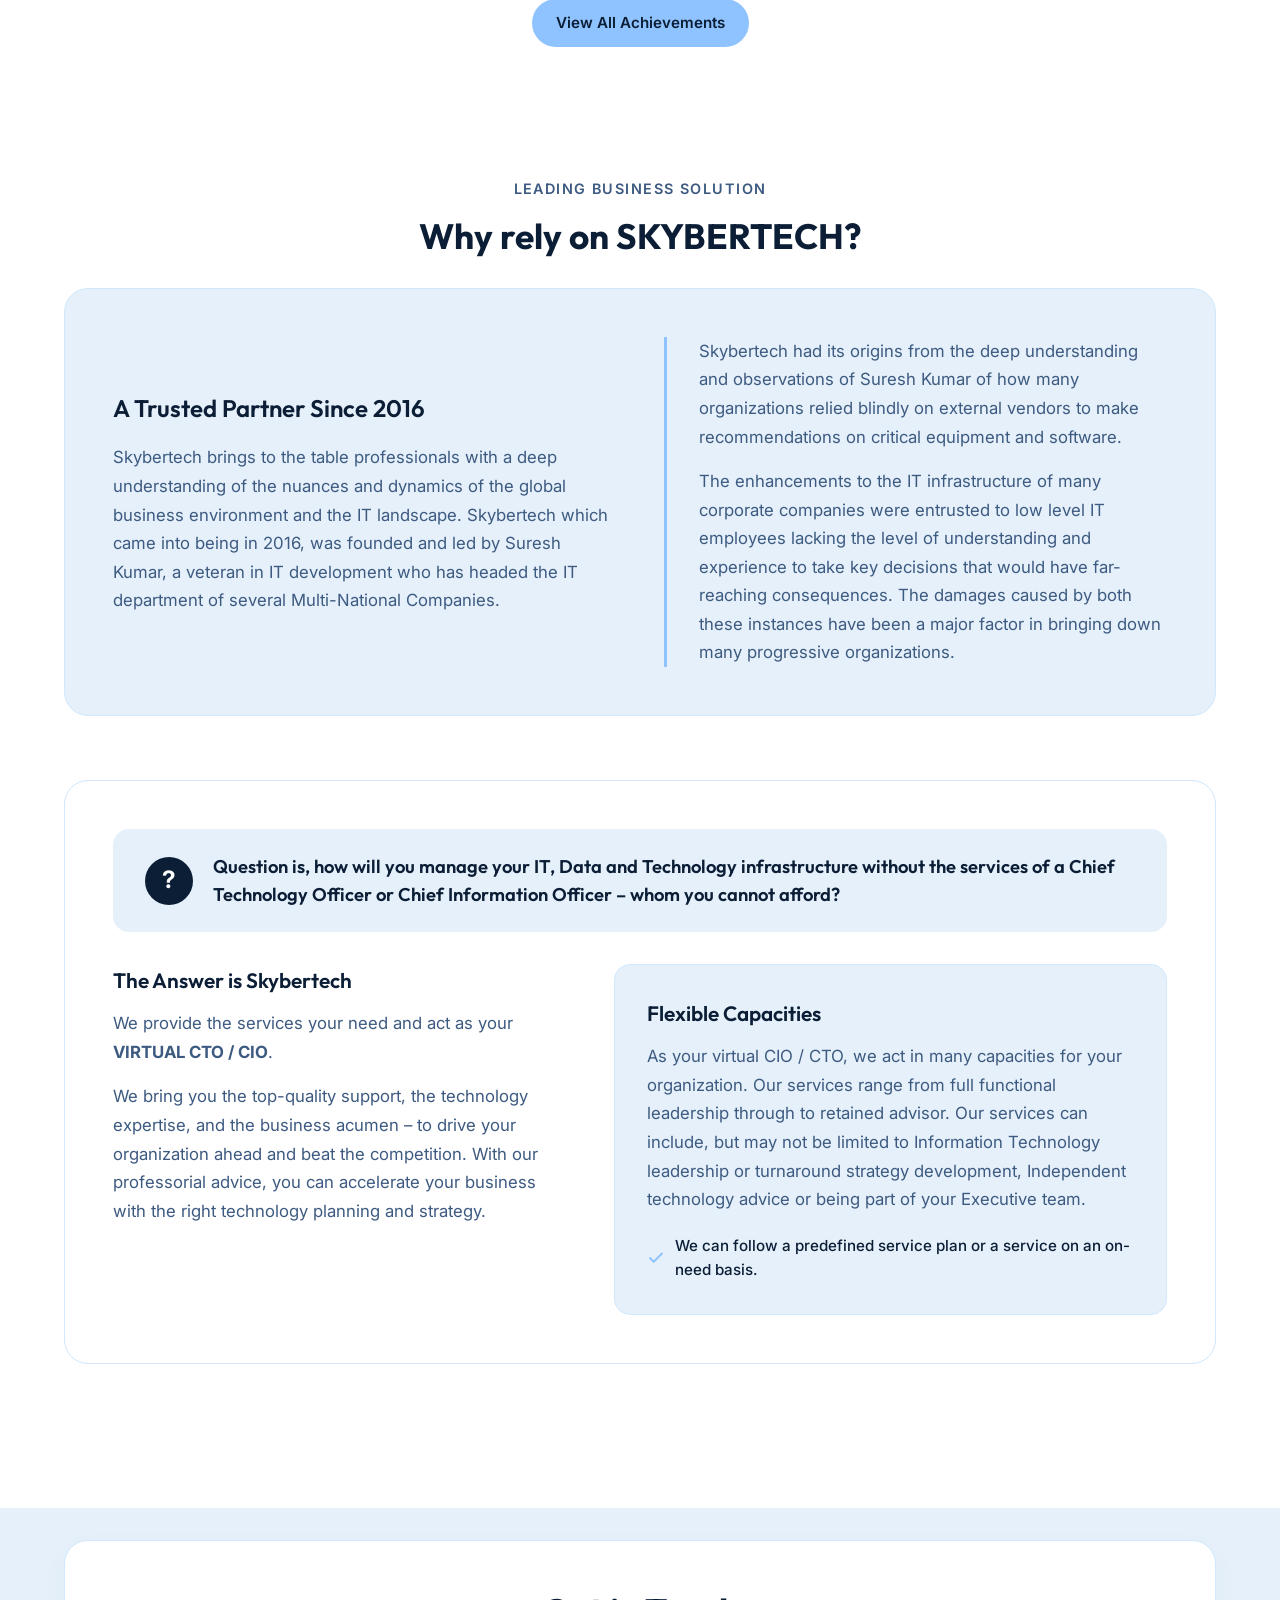
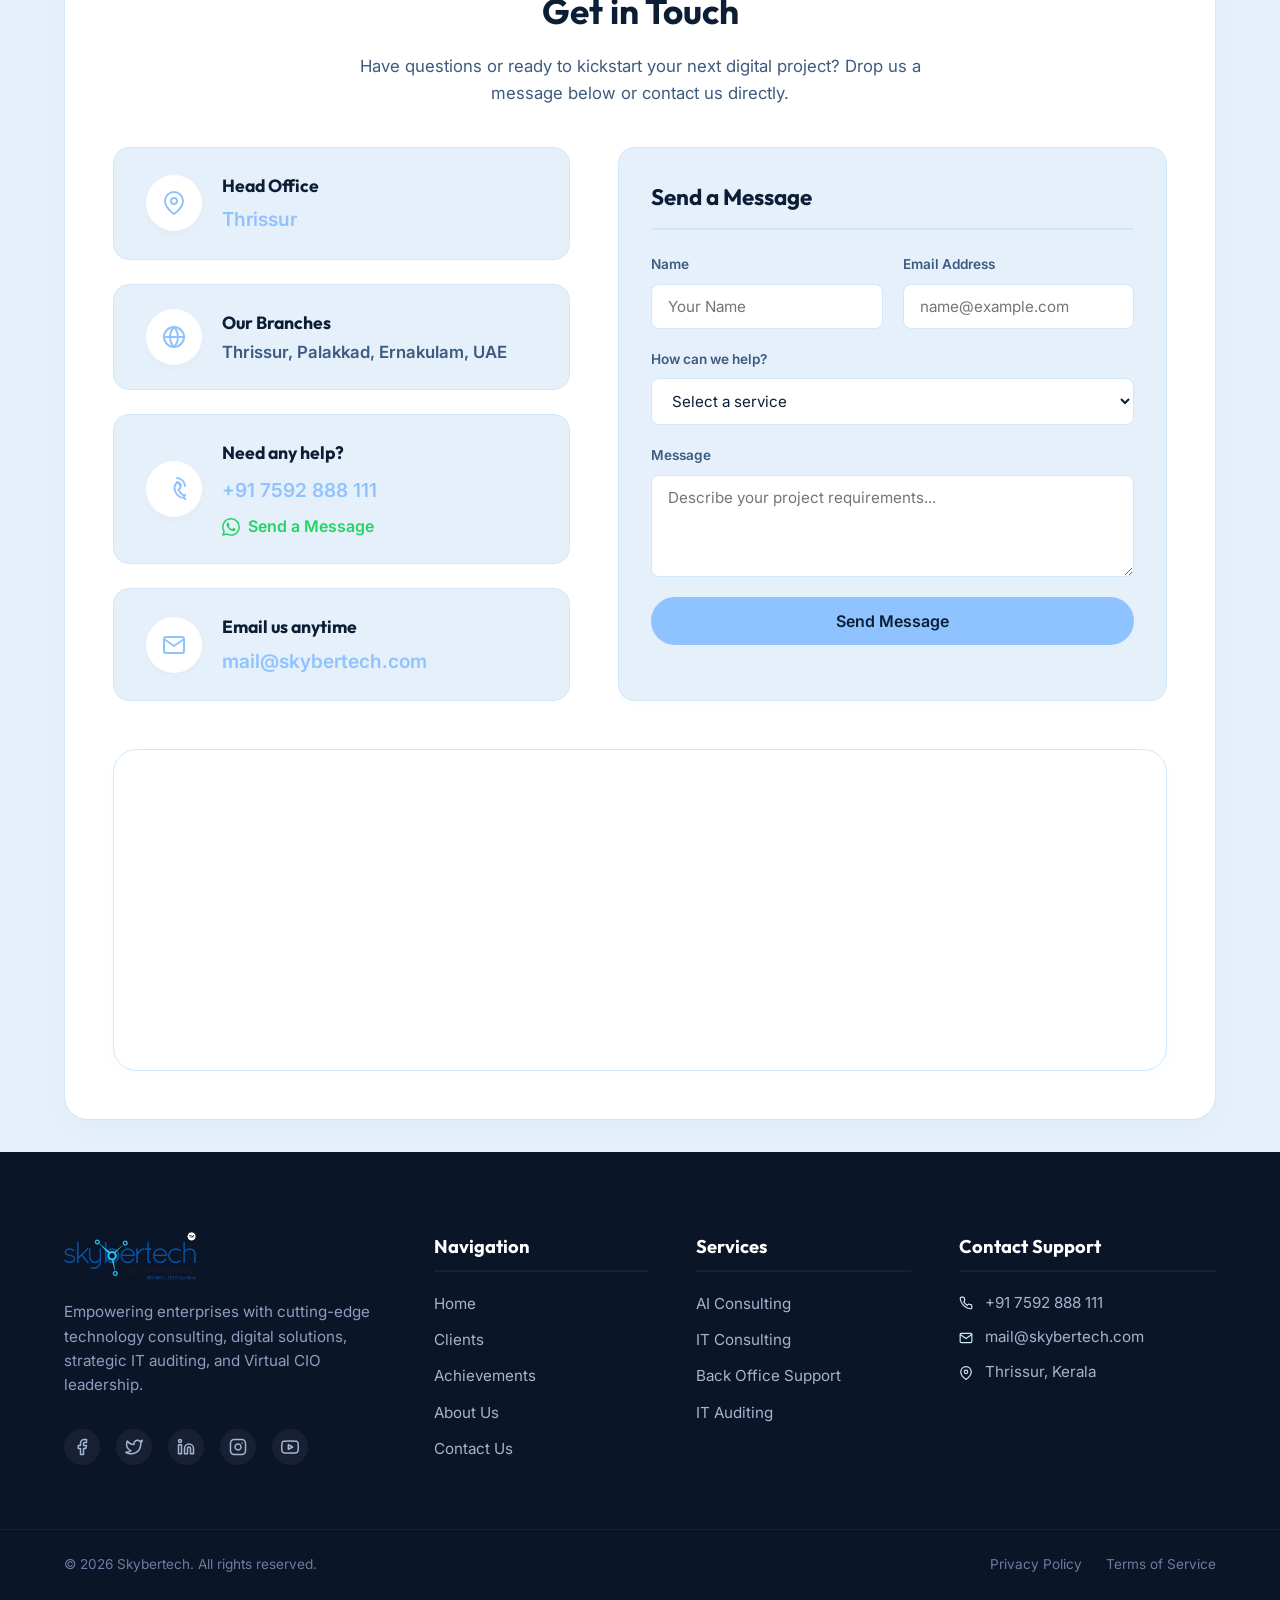
==== commit dcb6087c: "style: clean up index.html footer markup formatting" ====
--- a/index.html
+++ b/index.html
@@ -233,863 +233,864 @@
 
 
 
-        <!-- Scroll Track wrapper for scroll-scrub reveal -->
-        <div class="values-scroll-track" id="values-scroll-section">
-          <div class="about-values-typography-row values-sticky-container">
-            <p class="values-typography">
-              We are <span class="highlight-box box-blue">empowering</span> businesses with innovative technology
-              solutions, strategic IT guidance, and AI-driven innovation. Our goal is to <span
-                class="highlight-box box-orange">simplify operations</span>, strengthen security, and <span
-                class="highlight-box box-green">accelerate digital transformation</span> for sustainable growth.
+    <!-- Scroll Track wrapper for scroll-scrub reveal -->
+    <div class="values-scroll-track" id="values-scroll-section">
+      <div class="about-values-typography-row values-sticky-container">
+        <p class="values-typography">
+          We are <span class="highlight-box box-blue">empowering</span> businesses with innovative technology
+          solutions, strategic IT guidance, and AI-driven innovation. Our goal is to <span
+            class="highlight-box box-orange">simplify operations</span>, strengthen security, and <span
+            class="highlight-box box-green">accelerate digital transformation</span> for sustainable growth.
+        </p>
+        <div class="values-bottom-row">
+          <div class="values-signature">
+            <span class="values-label">We Are Skybertech And We Will</span>
+            <span class="values-sublabel">Empower Your Business</span>
+          </div>
+          <a href="about.html" class="btn btn-values">
+            About Skybertech
+            <svg xmlns="http://www.w3.org/2000/svg" width="18" height="18" viewBox="0 0 24 24" fill="none"
+              stroke="currentColor" stroke-width="2.5" stroke-linecap="round" stroke-linejoin="round"
+              class="arrow-icon">
+              <line x1="5" y1="12" x2="19" y2="12"></line>
+              <polyline points="12 5 19 12 12 19"></polyline>
+            </svg>
+          </a>
+        </div>
+      </div>
+    </div>
+  </div>
+  </section>
+
+  <!-- Core Services Section (Pinned Scroll Track) -->
+  <div class="services-scroll-track" id="services-scroll-track">
+    <section class="services-section animate-fade" id="services">
+      <div class="container services-container">
+        <div class="section-header-centered">
+          <span class="section-tagline">OUR SERVICES</span>
+          <h2 class="section-title-centered">Innovative IT & AI Solutions</h2>
+        </div>
+
+        <!-- Core Services Animated HoverSlider -->
+        <div class="hover-slider" id="services-hover-slider">
+          <!-- Left Side: Interactive Titles Column -->
+          <div class="hover-slider-titles">
+            <!-- Slide 1 -->
+            <a href="ai-consulting.html" class="slider-title-link active animate-fade" data-slide-index="0">
+              <span class="stagger-hover-text">AI Consulting</span>
+            </a>
+            <!-- Slide 2 -->
+            <a href="it-consulting.html" class="slider-title-link animate-fade" data-slide-index="1">
+              <span class="stagger-hover-text">IT Consulting</span>
+            </a>
+            <!-- Slide 3 -->
+            <a href="https://skybertech.ae/" target="_blank" class="slider-title-link animate-fade"
+              data-slide-index="2">
+              <span class="stagger-hover-text">Back Office</span>
+            </a>
+            <!-- Slide 4 -->
+            <a href="https://itauditors.in/" target="_blank" class="slider-title-link animate-fade"
+              data-slide-index="3">
+              <span class="stagger-hover-text">IT Auditing</span>
+            </a>
+          </div>
+
+          <!-- Right Side: Slider Image Wrapper -->
+          <div class="hover-slider-image-wrap animate-fade">
+            <!-- Image 1 -->
+            <div class="hover-slider-image-item active" data-image-index="0">
+              <img src="https://images.unsplash.com/photo-1620712943543-bcc4688e7485?auto=format&fit=crop&w=600&q=80"
+                alt="AI Consulting" loading="eager" decoding="async">
+            </div>
+            <!-- Image 2 -->
+            <div class="hover-slider-image-item" data-image-index="1">
+              <img src="https://images.unsplash.com/photo-1558494949-ef010cbdcc31?auto=format&fit=crop&w=600&q=80"
+                alt="IT Consulting" loading="eager" decoding="async">
+            </div>
+            <!-- Image 3 -->
+            <div class="hover-slider-image-item" data-image-index="2">
+              <img src="https://images.unsplash.com/photo-1498050108023-c5249f4df085?auto=format&fit=crop&w=600&q=80"
+                alt="Back Office" loading="eager" decoding="async">
+            </div>
+            <!-- Image 4 -->
+            <div class="hover-slider-image-item" data-image-index="3">
+              <img src="https://images.unsplash.com/photo-1563986768609-322da13575f3?auto=format&fit=crop&w=600&q=80"
+                alt="IT Auditing" loading="eager" decoding="async">
+            </div>
+          </div>
+        </div>
+      </div>
+    </section>
+  </div>
+
+
+  <!-- CEO & Founder Section -->
+  <section class="ceo-section animate-fade">
+    <div class="container">
+      <div class="ceo-container">
+        <!-- CEO Image (Left Column) -->
+        <div class="ceo-image-wrapper">
+          <img src="assets/ceo.png" alt="Suresh - CEO & Founder" class="ceo-img">
+          <div class="ceo-badge">
+            <span class="ceo-badge-title">CEO & Founder</span>
+          </div>
+        </div>
+
+        <!-- CEO Content (Right Column) -->
+        <div class="ceo-content">
+          <span class="ceo-pretitle">Leadership Message</span>
+          <h2 class="ceo-title">Suresh</h2>
+          <p class="ceo-subtitle">Founder & Chief Executive Officer</p>
+
+          <div class="ceo-quote-box">
+            <svg class="ceo-quote-icon" xmlns="http://www.w3.org/2000/svg" viewBox="0 0 24 24" fill="currentColor">
+              <path
+                d="M11.192 15.757c0-.907-.188-1.754-.565-2.54a5.72 5.72 0 0 1-1.498-2.203c-.628-1.503-.942-3.14-.942-4.908V5h5v2.857h-3V8.5c0 1.947.667 3.517 2 4.709v2.548h-1zm10 0c0-.907-.188-1.754-.565-2.54a5.72 5.72 0 0 1-1.498-2.203c-.628-1.503-.942-3.14-.942-4.908V5h5v2.857h-3V8.5c0 1.947.667 3.517 2 4.709v2.548h-1z" />
+            </svg>
+            <p class="ceo-quote-text">
+              "At Skybertech, we believe that technology should not be a barrier to growth, but the engine that drives
+              it. Our mission is to bridge the gap for organizations that need elite virtual CIO/CTO leadership and
+              cutting-edge IT/AI strategies, enabling them to scale securely, operate efficiently, and lead their
+              industries. We don't just consult; we partner with you to engineer your digital future."
             </p>
-            <div class="values-bottom-row">
-              <div class="values-signature">
-                <span class="values-label">We Are Skybertech And We Will</span>
-                <span class="values-sublabel">Empower Your Business</span>
-              </div>
-              <a href="about.html" class="btn btn-values">
-                About Skybertech
-                <svg xmlns="http://www.w3.org/2000/svg" width="18" height="18" viewBox="0 0 24 24" fill="none"
+          </div>
+
+          <div class="ceo-signature">
+            <p class="ceo-signature-name">Suresh</p>
+            <p class="ceo-signature-title">Founder, Skybertech</p>
+            <div class="ceo-links-row">
+              <a href="https://itconsultant.in/" target="_blank" rel="noopener" class="ceo-social-link" title="Website">
+                <svg xmlns="http://www.w3.org/2000/svg" width="16" height="16" viewBox="0 0 24 24" fill="none"
                   stroke="currentColor" stroke-width="2.5" stroke-linecap="round" stroke-linejoin="round"
-                  class="arrow-icon">
-                  <line x1="5" y1="12" x2="19" y2="12"></line>
-                  <polyline points="12 5 19 12 12 19"></polyline>
+                  class="social-icon">
+                  <circle cx="12" cy="12" r="10"></circle>
+                  <line x1="2" y1="12" x2="22" y2="12"></line>
+                  <path d="M12 2a15.3 15.3 0 0 1 4 10 15.3 15.3 0 0 1-4 10 15.3 15.3 0 0 1-4-10 15.3 15.3 0 0 1 4-10z">
+                  </path>
                 </svg>
               </a>
-            </div>
-          </div>
-        </div>
-      </div>
-    </section>
-
-    <!-- Core Services Section (Pinned Scroll Track) -->
-    <div class="services-scroll-track" id="services-scroll-track">
-      <section class="services-section animate-fade" id="services">
-        <div class="container services-container">
-          <div class="section-header-centered">
-            <span class="section-tagline">OUR SERVICES</span>
-            <h2 class="section-title-centered">Innovative IT & AI Solutions</h2>
-          </div>
-
-          <!-- Core Services Animated HoverSlider -->
-          <div class="hover-slider" id="services-hover-slider">
-            <!-- Left Side: Interactive Titles Column -->
-            <div class="hover-slider-titles">
-              <!-- Slide 1 -->
-              <a href="ai-consulting.html" class="slider-title-link active animate-fade" data-slide-index="0">
-                <span class="stagger-hover-text">AI Consulting</span>
+
+              <a href="https://instagram.com/" target="_blank" rel="noopener" class="ceo-social-link" title="Instagram">
+                <svg xmlns="http://www.w3.org/2000/svg" width="16" height="16" viewBox="0 0 24 24" fill="none"
+                  stroke="currentColor" stroke-width="2.5" stroke-linecap="round" stroke-linejoin="round"
+                  class="social-icon">
+                  <rect x="2" y="2" width="20" height="20" rx="5" ry="5"></rect>
+                  <path d="M16 11.37A4 4 0 1 1 12.63 8 4 4 0 0 1 16 11.37z"></path>
+                  <line x1="17.5" y1="6.5" x2="17.51" y2="6.5"></line>
+                </svg>
               </a>
-              <!-- Slide 2 -->
-              <a href="it-consulting.html" class="slider-title-link animate-fade" data-slide-index="1">
-                <span class="stagger-hover-text">IT Consulting</span>
+
+              <a href="https://facebook.com/" target="_blank" rel="noopener" class="ceo-social-link" title="Facebook">
+                <svg xmlns="http://www.w3.org/2000/svg" width="16" height="16" viewBox="0 0 24 24" fill="none"
+                  stroke="currentColor" stroke-width="2.5" stroke-linecap="round" stroke-linejoin="round"
+                  class="social-icon">
+                  <path d="M18 2h-3a5 5 0 0 0-5 5v3H7v4h3v8h4v-8h3l1-4h-4V7a1 1 0 0 1 1-1h3z"></path>
+                </svg>
               </a>
-              <!-- Slide 3 -->
-              <a href="https://skybertech.ae/" target="_blank" class="slider-title-link animate-fade" data-slide-index="2">
-                <span class="stagger-hover-text">Back Office</span>
-              </a>
-              <!-- Slide 4 -->
-              <a href="https://itauditors.in/" target="_blank" class="slider-title-link animate-fade" data-slide-index="3">
-                <span class="stagger-hover-text">IT Auditing</span>
-              </a>
-            </div>
-            
-            <!-- Right Side: Slider Image Wrapper -->
-            <div class="hover-slider-image-wrap animate-fade">
-              <!-- Image 1 -->
-              <div class="hover-slider-image-item active" data-image-index="0">
-                <img src="https://images.unsplash.com/photo-1620712943543-bcc4688e7485?auto=format&fit=crop&w=600&q=80" alt="AI Consulting" loading="eager" decoding="async">
-              </div>
-              <!-- Image 2 -->
-              <div class="hover-slider-image-item" data-image-index="1">
-                <img src="https://images.unsplash.com/photo-1558494949-ef010cbdcc31?auto=format&fit=crop&w=600&q=80" alt="IT Consulting" loading="eager" decoding="async">
-              </div>
-              <!-- Image 3 -->
-              <div class="hover-slider-image-item" data-image-index="2">
-                <img src="https://images.unsplash.com/photo-1498050108023-c5249f4df085?auto=format&fit=crop&w=600&q=80" alt="Back Office" loading="eager" decoding="async">
-              </div>
-              <!-- Image 4 -->
-              <div class="hover-slider-image-item" data-image-index="3">
-                <img src="https://images.unsplash.com/photo-1563986768609-322da13575f3?auto=format&fit=crop&w=600&q=80" alt="IT Auditing" loading="eager" decoding="async">
-              </div>
-            </div>
-          </div>
-        </div>
-      </section>
+            </div>
+          </div>
+        </div>
+      </div>
     </div>
-
-
-    <!-- CEO & Founder Section -->
-    <section class="ceo-section animate-fade">
-      <div class="container">
-        <div class="ceo-container">
-          <!-- CEO Image (Left Column) -->
-          <div class="ceo-image-wrapper">
-            <img src="assets/ceo.png" alt="Suresh - CEO & Founder" class="ceo-img">
-            <div class="ceo-badge">
-              <span class="ceo-badge-title">CEO & Founder</span>
-            </div>
-          </div>
-
-          <!-- CEO Content (Right Column) -->
-          <div class="ceo-content">
-            <span class="ceo-pretitle">Leadership Message</span>
-            <h2 class="ceo-title">Suresh</h2>
-            <p class="ceo-subtitle">Founder & Chief Executive Officer</p>
-
-            <div class="ceo-quote-box">
-              <svg class="ceo-quote-icon" xmlns="http://www.w3.org/2000/svg" viewBox="0 0 24 24" fill="currentColor">
+  </section>
+
+  <!-- Clients Section (Categories Preview) -->
+  <section class="clients-section animate-fade" id="clients">
+    <div class="container">
+      <div class="clients-box">
+        <div class="clients-header">
+          <h2 class="section-title">Industries We Serve</h2>
+          <p class="clients-subtitle">
+            Providing tailored technology consulting, digital solutions, and strategic IT leadership across a diverse
+            range of business sectors.
+          </p>
+        </div>
+
+        <div class="categories-grid">
+          <!-- Category 1: Consulting -->
+          <a href="clients.html?category=consulting" class="category-card animate-fade"
+            style="background-image: linear-gradient(rgba(24, 43, 73, 0.25), rgba(24, 43, 73, 0.9)), url('https://images.unsplash.com/photo-1454165804606-c3d57bc86b40?auto=format&fit=crop&w=600&q=80');">
+            <div class="category-icon-wrapper">
+              <svg xmlns="http://www.w3.org/2000/svg" width="24" height="24" viewBox="0 0 24 24" fill="none"
+                stroke="currentColor" stroke-width="2" stroke-linecap="round" stroke-linejoin="round">
+                <path d="M17 21v-2a4 4 0 0 0-4-4H5a4 4 0 0 0-4 4v2"></path>
+                <circle cx="9" cy="7" r="4"></circle>
+                <path d="M23 21v-2a4 4 0 0 0-3-3.87"></path>
+                <path d="M16 3.13a4 4 0 0 1 0 7.75"></path>
+              </svg>
+            </div>
+            <h3 class="category-title">Consulting</h3>
+            <p class="category-desc">Cloud migration, virtual CIO/CTO advisory, and digital roadmaps.</p>
+          </a>
+
+          <!-- Category 2: Healthcare -->
+          <a href="clients.html?category=hospital" class="category-card animate-fade"
+            style="background-image: linear-gradient(rgba(24, 43, 73, 0.25), rgba(24, 43, 73, 0.9)), url('https://images.unsplash.com/photo-1505751172876-fa1923c5c528?auto=format&fit=crop&w=600&q=80');">
+            <div class="category-icon-wrapper">
+              <svg xmlns="http://www.w3.org/2000/svg" width="24" height="24" viewBox="0 0 24 24" fill="none"
+                stroke="currentColor" stroke-width="2" stroke-linecap="round" stroke-linejoin="round">
+                <path d="M22 12h-4l-3 9L9 3l-3 9H2"></path>
+              </svg>
+            </div>
+            <h3 class="category-title">Healthcare</h3>
+            <p class="category-desc">AI diagnostic integrations and medical system scaling.</p>
+          </a>
+
+          <!-- Category 3: Fintech -->
+          <a href="clients.html?category=fintech" class="category-card animate-fade"
+            style="background-image: linear-gradient(rgba(24, 43, 73, 0.25), rgba(24, 43, 73, 0.9)), url('https://images.unsplash.com/photo-1559526324-4b87b5e36e44?auto=format&fit=crop&w=600&q=80');">
+            <div class="category-icon-wrapper">
+              <svg xmlns="http://www.w3.org/2000/svg" width="24" height="24" viewBox="0 0 24 24" fill="none"
+                stroke="currentColor" stroke-width="2" stroke-linecap="round" stroke-linejoin="round">
+                <rect x="1" y="4" width="22" height="16" rx="2" ry="2"></rect>
+                <line x1="1" y1="10" x2="23" y2="10"></line>
+              </svg>
+            </div>
+            <h3 class="category-title">Fintech</h3>
+            <p class="category-desc">IT auditing, compliance frameworks, and digital banking platforms.</p>
+          </a>
+
+          <!-- Category 4: Retail -->
+          <a href="clients.html?category=retail" class="category-card animate-fade"
+            style="background-image: linear-gradient(rgba(24, 43, 73, 0.25), rgba(24, 43, 73, 0.9)), url('https://images.unsplash.com/photo-1472851294608-062f824d29cc?auto=format&fit=crop&w=600&q=80');">
+            <div class="category-icon-wrapper">
+              <svg xmlns="http://www.w3.org/2000/svg" width="24" height="24" viewBox="0 0 24 24" fill="none"
+                stroke="currentColor" stroke-width="2" stroke-linecap="round" stroke-linejoin="round">
+                <circle cx="9" cy="21" r="1"></circle>
+                <circle cx="20" cy="21" r="1"></circle>
+                <path d="M1 1h4l2.68 13.39a2 2 0 0 0 2 1.61h9.72a2 2 0 0 0 2-1.61L23 6H6"></path>
+              </svg>
+            </div>
+            <h3 class="category-title">Retail & E-Commerce</h3>
+            <p class="category-desc">E-commerce architectures, inventory sync, and scaling analytics.</p>
+          </a>
+
+          <!-- Category 5: Education -->
+          <a href="clients.html?category=edu" class="category-card animate-fade"
+            style="background-image: linear-gradient(rgba(24, 43, 73, 0.25), rgba(24, 43, 73, 0.9)), url('https://images.unsplash.com/photo-1523050854058-8df90110c9f1?auto=format&fit=crop&w=600&q=80');">
+            <div class="category-icon-wrapper">
+              <svg xmlns="http://www.w3.org/2000/svg" width="24" height="24" viewBox="0 0 24 24" fill="none"
+                stroke="currentColor" stroke-width="2" stroke-linecap="round" stroke-linejoin="round">
+                <path d="M22 10v6M2 10l10-5 10 5-10 5z"></path>
+                <path d="M6 12v5c0 2 2 3 6 3s6-1 6-3v-5"></path>
+              </svg>
+            </div>
+            <h3 class="category-title">Education</h3>
+            <p class="category-desc">LMS system builds, digital courseware, and institutional IT portals.</p>
+          </a>
+
+          <!-- Category 6: Travel -->
+          <a href="clients.html?category=travel" class="category-card animate-fade"
+            style="background-image: linear-gradient(rgba(24, 43, 73, 0.25), rgba(24, 43, 73, 0.9)), url('https://images.unsplash.com/photo-1488646953014-85cb44e25828?auto=format&fit=crop&w=600&q=80');">
+            <div class="category-icon-wrapper">
+              <svg xmlns="http://www.w3.org/2000/svg" width="24" height="24" viewBox="0 0 24 24" fill="none"
+                stroke="currentColor" stroke-width="2" stroke-linecap="round" stroke-linejoin="round">
+                <path d="M22 2L11 13M22 2l-7 20-4-9-9-4 20-7z"></path>
+              </svg>
+            </div>
+            <h3 class="category-title">Travel & Hospitality</h3>
+            <p class="category-desc">Booking systems, customer CRM workflows, and operational audits.</p>
+          </a>
+
+          <!-- Category 7: Manufacturing -->
+          <a href="clients.html?category=manufacturer" class="category-card animate-fade"
+            style="background-image: linear-gradient(rgba(24, 43, 73, 0.25), rgba(24, 43, 73, 0.9)), url('https://images.unsplash.com/photo-1581091226825-a6a2a5aee158?auto=format&fit=crop&w=600&q=80');">
+            <div class="category-icon-wrapper">
+              <svg xmlns="http://www.w3.org/2000/svg" width="24" height="24" viewBox="0 0 24 24" fill="none"
+                stroke="currentColor" stroke-width="2" stroke-linecap="round" stroke-linejoin="round">
                 <path
-                  d="M11.192 15.757c0-.907-.188-1.754-.565-2.54a5.72 5.72 0 0 1-1.498-2.203c-.628-1.503-.942-3.14-.942-4.908V5h5v2.857h-3V8.5c0 1.947.667 3.517 2 4.709v2.548h-1zm10 0c0-.907-.188-1.754-.565-2.54a5.72 5.72 0 0 1-1.498-2.203c-.628-1.503-.942-3.14-.942-4.908V5h5v2.857h-3V8.5c0 1.947.667 3.517 2 4.709v2.548h-1z" />
+                  d="M14.7 6.3a1 1 0 0 0 0 1.4l1.6 1.6a1 1 0 0 0 1.4 0l3.77-3.77a6 6 0 0 1-7.94 7.94l-6.91 6.91a2.12 2.12 0 0 1-3-3l6.91-6.91a6 6 0 0 1 7.94-7.94l-3.76 3.76z">
+                </path>
               </svg>
-              <p class="ceo-quote-text">
-                "At Skybertech, we believe that technology should not be a barrier to growth, but the engine that drives
-                it. Our mission is to bridge the gap for organizations that need elite virtual CIO/CTO leadership and
-                cutting-edge IT/AI strategies, enabling them to scale securely, operate efficiently, and lead their
-                industries. We don't just consult; we partner with you to engineer your digital future."
-              </p>
-            </div>
-
-            <div class="ceo-signature">
-              <p class="ceo-signature-name">Suresh</p>
-              <p class="ceo-signature-title">Founder, Skybertech</p>
-              <div class="ceo-links-row">
-                <a href="https://itconsultant.in/" target="_blank" rel="noopener" class="ceo-social-link"
-                  title="Website">
-                  <svg xmlns="http://www.w3.org/2000/svg" width="16" height="16" viewBox="0 0 24 24" fill="none"
-                    stroke="currentColor" stroke-width="2.5" stroke-linecap="round" stroke-linejoin="round"
-                    class="social-icon">
+            </div>
+            <h3 class="category-title">Manufacturing</h3>
+            <p class="category-desc">Supply chain automation and industrial database architectures.</p>
+          </a>
+
+          <!-- Category 8: Media -->
+          <a href="clients.html?category=media" class="category-card animate-fade"
+            style="background-image: linear-gradient(rgba(24, 43, 73, 0.25), rgba(24, 43, 73, 0.9)), url('https://images.unsplash.com/photo-1598899134739-24c46f58b8c0?auto=format&fit=crop&w=600&q=80');">
+            <div class="category-icon-wrapper">
+              <svg xmlns="http://www.w3.org/2000/svg" width="24" height="24" viewBox="0 0 24 24" fill="none"
+                stroke="currentColor" stroke-width="2" stroke-linecap="round" stroke-linejoin="round">
+                <rect x="2" y="2" width="20" height="20" rx="2.18" ry="2.18"></rect>
+                <line x1="7" y1="2" x2="7" y2="22"></line>
+                <line x1="17" y1="2" x2="17" y2="22"></line>
+                <line x1="2" y1="12" x2="22" y2="12"></line>
+                <line x1="2" y1="7" x2="7" y2="7"></line>
+                <line x1="2" y1="17" x2="7" y2="17"></line>
+                <line x1="17" y1="17" x2="22" y2="17"></line>
+                <line x1="17" y1="7" x2="22" y2="7"></line>
+              </svg>
+            </div>
+            <h3 class="category-title">Media & Entertainment</h3>
+            <p class="category-desc">High-scale content delivery workflows and platform audits.</p>
+          </a>
+        </div>
+
+        <div class="clients-footer">
+          <a href="clients.html" class="btn btn-primary">View All Client Logos</a>
+        </div>
+      </div>
+    </div>
+  </section>
+
+
+
+
+  <!-- Why Choose Skybertech Section -->
+  <section class="why-choose-skybertech animate-fade" id="why-choose">
+    <div class="container">
+      <div class="sky-why-header">
+        <span class="sky-why-pre">Our Competitive Edge</span>
+        <h2 class="sky-why-title">Why Choose Skybertech?</h2>
+        <p class="sky-why-subtitle">We merge deep technical expertise with strategic execution to build resilient,
+          AI-powered solutions that keep your business ahead of the curve.</p>
+      </div>
+
+      <div class="sky-why-bento">
+        <!-- Card 1: Tailored AI Models (Large, 2 Cols) -->
+        <div class="sky-bento-card bento-large">
+          <div class="bento-content">
+            <div class="sky-why-icon-box">
+              <svg xmlns="http://www.w3.org/2000/svg" viewBox="0 0 24 24" fill="none" stroke="currentColor"
+                stroke-width="2.5" stroke-linecap="round" stroke-linejoin="round">
+                <circle cx="12" cy="12" r="10"></circle>
+                <path d="M8 14s1.5 2 4 2 4-2 4-2"></path>
+                <line x1="9" y1="9" x2="9.01" y2="9"></line>
+                <line x1="15" y1="9" x2="15.01" y2="9"></line>
+              </svg>
+            </div>
+            <h3 class="sky-why-card-title">Tailored AI Models</h3>
+            <p class="sky-why-card-desc">We design custom neural networks and integrate smart workflows to automate
+              business overhead, cutting operational costs by up to 40%.</p>
+          </div>
+          <div class="bento-visual ai-visual">
+            <svg viewBox="0 0 200 120" fill="none" xmlns="http://www.w3.org/2000/svg" class="bento-svg">
+              <path d="M20 100 C 60 70, 80 80, 120 40 C 140 20, 160 30, 180 10" stroke="var(--maya-blue)"
+                stroke-width="4" stroke-linecap="round" />
+              <path d="M20 100 C 60 70, 80 80, 120 40 C 140 20, 160 30, 180 10 L 180 100 L 20 100 Z"
+                fill="url(#ai-grad)" opacity="0.15" />
+              <circle cx="120" cy="40" r="6" fill="var(--light-sky-blue)" stroke="var(--text-light)" stroke-width="2" />
+              <circle cx="180" cy="10" r="8" fill="var(--maya-blue)" stroke="var(--text-light)" stroke-width="2" />
+              <line x1="120" y1="40" x2="120" y2="100" stroke="var(--border-light)" stroke-dasharray="4 4" />
+              <line x1="180" y1="10" x2="180" y2="100" stroke="var(--border-light)" stroke-dasharray="4 4" />
+              <defs>
+                <linearGradient id="ai-grad" x1="0" y1="0" x2="0" y2="1">
+                  <stop offset="0%" stop-color="var(--maya-blue)" />
+                  <stop offset="100%" stop-color="transparent" />
+                </linearGradient>
+              </defs>
+            </svg>
+          </div>
+        </div>
+
+        <!-- Card 2: Ironclad Security (Standard, 1 Col) -->
+        <div class="sky-bento-card">
+          <div class="sky-why-icon-box">
+            <svg xmlns="http://www.w3.org/2000/svg" viewBox="0 0 24 24" fill="none" stroke="currentColor"
+              stroke-width="2.5" stroke-linecap="round" stroke-linejoin="round">
+              <path d="M12 22s8-4 8-10V5l-8-3-8 3v7c0 6 8 10 8 10z"></path>
+            </svg>
+          </div>
+          <div>
+            <h3 class="sky-why-card-title">Ironclad Security</h3>
+            <p class="sky-why-card-desc">Advanced vulnerability mitigation, penetration tests, and security-first
+              integrations guarantee your data remains secure.</p>
+          </div>
+        </div>
+
+        <!-- Card 3: Virtual CIO / CTO Team (Standard, 1 Col) -->
+        <div class="sky-bento-card">
+          <div class="sky-why-icon-box">
+            <svg xmlns="http://www.w3.org/2000/svg" viewBox="0 0 24 24" fill="none" stroke="currentColor"
+              stroke-width="2.5" stroke-linecap="round" stroke-linejoin="round">
+              <path d="M17 21v-2a4 4 0 0 0-4-4H5a4 4 0 0 0-4 4v2"></path>
+              <circle cx="9" cy="7" r="4"></circle>
+              <path d="M23 21v-2a4 4 0 0 0-3-3.87"></path>
+              <path d="M16 3.13a4 4 0 0 1 0 7.75"></path>
+            </svg>
+          </div>
+          <div>
+            <h3 class="sky-why-card-title">Virtual CTO Team</h3>
+            <p class="sky-why-card-desc">Gain instant access to top-tier technical leadership, audits, and advice
+              without executive overhead.</p>
+          </div>
+        </div>
+
+        <!-- Card 4: Scalable Architecture (Large, 2 Cols) -->
+        <div class="sky-bento-card bento-large">
+          <div class="bento-content">
+            <div class="sky-why-icon-box">
+              <svg xmlns="http://www.w3.org/2000/svg" viewBox="0 0 24 24" fill="none" stroke="currentColor"
+                stroke-width="2.5" stroke-linecap="round" stroke-linejoin="round">
+                <polygon points="12 2 2 7 12 12 22 7 12 2"></polygon>
+                <polyline points="2 17 12 22 22 17"></polyline>
+                <polyline points="2 12 12 17 22 12"></polyline>
+              </svg>
+            </div>
+            <h3 class="sky-why-card-title">Scalable Architecture</h3>
+            <p class="sky-why-card-desc">Every system and cloud deployment is engineered with future scalability and
+              resilience in mind, adapting dynamically to business demands.</p>
+          </div>
+          <div class="bento-visual arch-visual">
+            <div class="arch-box-grid">
+              <div class="arch-box active"></div>
+              <div class="arch-box"></div>
+              <div class="arch-box"></div>
+              <div class="arch-box"></div>
+              <div class="arch-box active"></div>
+              <div class="arch-box active"></div>
+              <div class="arch-box"></div>
+              <div class="arch-box"></div>
+              <div class="arch-box active"></div>
+            </div>
+          </div>
+        </div>
+      </div>
+    </div>
+  </section>
+
+  <!-- Steps and Plans Section -->
+  <section class="milestones-timeline-section">
+    <div class="container">
+      <h2 class="milestones-section-title">What Are Our Steps & Plans?</h2>
+      <div class="milestones-grid">
+        <!-- Active Glowing Progress Line -->
+        <div class="milestones-active-line"></div>
+        <div class="milestone-item">
+          <div class="milestone-number">1</div>
+          <h3 class="milestone-title">Discovery & Analysis</h3>
+          <p class="milestone-desc">We thoroughly audit your existing IT environment, analyze bottlenecks, and
+            establish
+            a clear foundation for upgrades.</p>
+        </div>
+        <div class="milestone-item">
+          <div class="milestone-number">2</div>
+          <h3 class="milestone-title">Strategic Blueprinting</h3>
+          <p class="milestone-desc">We create robust custom AI roadmaps, secure cloud migration strategies, and
+            compliance blueprints tailored to your organization.</p>
+        </div>
+        <div class="milestone-item">
+          <div class="milestone-number">3</div>
+          <h3 class="milestone-title">Development & Integration</h3>
+          <p class="milestone-desc">Our engineering team builds, integrates, and tests customized AI pipelines and
+            secure databases into your workflows.</p>
+        </div>
+        <div class="milestone-item">
+          <div class="milestone-number">4</div>
+          <h3 class="milestone-title">Secure Deployment</h3>
+          <p class="milestone-desc">We securely deploy your upgraded infrastructure to production environments with
+            zero
+            downtime and complete data protection.</p>
+        </div>
+        <div class="milestone-item">
+          <div class="milestone-number">5</div>
+          <h3 class="milestone-title">Continuous Optimization</h3>
+          <p class="milestone-desc">We provide ongoing system maintenance, virtual CIO/CTO leadership, and proactive
+            security monitoring to scale operations.</p>
+        </div>
+      </div>
+    </div>
+  </section>
+
+
+  <!-- Achievements Section -->
+  <section class="achievements-section" id="achievements">
+    <div class="container">
+      <div class="clients-header" style="justify-content: center; text-align: center; margin-bottom: 32px;">
+        <h2 class="section-title">Our Achievements</h2>
+      </div>
+
+      <div class="achievements-grid-images">
+        <!-- Achievement 1: CIO Review (PDF) -->
+        <a href="assets/achiviments/1_CIO_REVIEW_FINAL.pdf" target="_blank" class="achievement-image-card animate-fade">
+          <img src="assets/achiviments/1_CIO_REVIEW_FINAL_thumb.png" alt="CIO Review">
+        </a>
+
+        <!-- Achievement 2: Media Clipping (Image) -->
+        <a href="assets/achiviments/Screenshot 2026-07-23 153615.png" target="_blank"
+          class="achievement-image-card animate-fade">
+          <img src="assets/achiviments/Screenshot 2026-07-23 153615.png" alt="Certificate Clipping">
+        </a>
+
+        <!-- Achievement 3: SiliconIndia (PDF) -->
+        <a href="assets/achiviments/4_Siliconindia_Magazine 2018 new.pdf" target="_blank"
+          class="achievement-image-card animate-fade">
+          <img src="assets/achiviments/4_Siliconindia_Magazine 2018 new_thumb.png" alt="SiliconIndia Magazine">
+        </a>
+      </div>
+
+      <div class="clients-footer">
+        <a href="achievements.html" class="btn btn-primary">View All Achievements</a>
+      </div>
+      <br>
+    </div>
+  </section>
+
+  <!-- Additional Reliance & Virtual CTO Leadership Sections -->
+  <section class="additional-reliance-section animate-fade"
+    style="padding: 80px 0; background-color: var(--bg-primary);">
+    <div class="container">
+
+      <!-- Why rely on SKYBERTECH? -->
+      <div class="it-section-header animate-fade visible">
+        <span
+          style="display: block; font-size: 0.9rem; font-weight: 600; text-transform: uppercase; letter-spacing: 0.1em; color: var(--text-muted); margin-bottom: 8px; text-align: center;">Leading
+          Business Solution</span>
+        <h2
+          style="font-size: 2.2rem; font-weight: 700; color: var(--text-main); text-align: center; margin-bottom: 24px; font-family: var(--font-heading);">
+          Why rely on SKYBERTECH?</h2>
+      </div>
+
+      <div class="it-reliance-container animate-fade visible">
+        <div class="it-reliance-left">
+          <h3
+            style="font-size: 1.5rem; font-weight: 600; color: var(--text-main); margin-bottom: 16px; font-family: var(--font-heading);">
+            A Trusted Partner Since 2016</h3>
+          <p>Skybertech brings to the table professionals with a deep understanding of the nuances and dynamics of the
+            global business environment and the IT landscape. Skybertech which came into being in 2016, was founded
+            and
+            led by Suresh Kumar, a veteran in IT development who has headed the IT department of several
+            Multi-National
+            Companies.</p>
+        </div>
+        <div class="it-reliance-right">
+          <p>Skybertech had its origins from the deep understanding and observations of Suresh Kumar of how many
+            organizations relied blindly on external vendors to make recommendations on critical equipment and
+            software.
+          </p>
+          <p>The enhancements to the IT infrastructure of many corporate companies were entrusted to low level IT
+            employees lacking the level of understanding and experience to take key decisions that would have
+            far-reaching consequences. The damages caused by both these instances have been a major factor in bringing
+            down many progressive organizations.</p>
+        </div>
+      </div>
+
+      <!-- Who Manages your IT Infrastructure? -->
+
+
+      <div class="it-management-container animate-fade visible">
+        <div class="it-management-question-box">
+          <div class="it-management-question-icon">?</div>
+          <p class="it-management-question-text">Question is, how will you manage your IT, Data and Technology
+            infrastructure without the services of a Chief Technology Officer or Chief Information Officer – whom you
+            cannot afford?</p>
+        </div>
+        <div class="it-management-grid">
+          <div class="it-management-info">
+            <h4
+              style="font-size: 1.3rem; font-weight: 600; color: var(--text-main); margin-bottom: 12px; font-family: var(--font-heading);">
+              The Answer is Skybertech</h4>
+            <p>We provide the services your need and act as your <strong>VIRTUAL CTO / CIO</strong>.</p>
+            <p>We bring you the top-quality support, the technology expertise, and the business acumen – to drive your
+              organization ahead and beat the competition. With our professorial advice, you can accelerate your
+              business with the right technology planning and strategy.</p>
+          </div>
+          <div class="it-management-card">
+            <h4
+              style="font-size: 1.3rem; font-weight: 600; color: var(--text-main); margin-bottom: 12px; font-family: var(--font-heading);">
+              Flexible Capacities</h4>
+            <p>As your virtual CIO / CTO, we act in many capacities for your organization. Our services range from
+              full
+              functional leadership through to retained advisor. Our services can include, but may not be limited to
+              Information Technology leadership or turnaround strategy development, Independent technology advice or
+              being part of your Executive team.</p>
+            <div class="it-management-feature">
+              <svg xmlns="http://www.w3.org/2000/svg" width="18" height="18" viewBox="0 0 24 24" fill="none"
+                stroke="currentColor" stroke-width="2.5" stroke-linecap="round" stroke-linejoin="round">
+                <polyline points="20 6 9 17 4 12"></polyline>
+              </svg>
+              <span>We can follow a predefined service plan or a service on an on-need basis.</span>
+            </div>
+          </div>
+        </div>
+      </div>
+
+    </div>
+  </section>
+  <!-- Contact Section -->
+  <section class="contact-section" id="contact">
+    <div class="container">
+      <div class="contact-box animate-fade">
+        <div class="contact-header">
+          <h2 class="section-title">Get in Touch</h2>
+          <p class="section-desc">Have questions or ready to kickstart your next digital project? Drop us a message
+            below or contact us directly.</p>
+        </div>
+
+        <div class="contact-split-layout">
+          <!-- Left Column: Contact details cards -->
+          <div class="contact-left-details">
+            <div class="contact-details-grid-v2">
+              <!-- Card 1: Head Office -->
+              <div class="contact-detail-card-item">
+                <div class="contact-icon-box">
+                  <svg xmlns="http://www.w3.org/2000/svg" width="24" height="24" viewBox="0 0 24 24" fill="none"
+                    stroke="currentColor" stroke-width="2" stroke-linecap="round" stroke-linejoin="round"
+                    class="feather feather-map-pin">
+                    <path d="M21 10c0 7-9 13-9 13s-9-6-9-13a9 9 0 0 1 18 0z"></path>
+                    <circle cx="12" cy="10" r="3"></circle>
+                  </svg>
+                </div>
+                <div class="contact-info">
+                  <h3>Head Office</h3>
+                  <a href="https://maps.app.goo.gl/4VYSQ1GL3D71TDbY9" target="_blank" class="contact-link">Thrissur</a>
+                </div>
+              </div>
+
+              <!-- Card 2: Our Branches -->
+              <div class="contact-detail-card-item">
+                <div class="contact-icon-box">
+                  <svg xmlns="http://www.w3.org/2000/svg" width="24" height="24" viewBox="0 0 24 24" fill="none"
+                    stroke="currentColor" stroke-width="2" stroke-linecap="round" stroke-linejoin="round"
+                    class="feather feather-globe">
                     <circle cx="12" cy="12" r="10"></circle>
                     <line x1="2" y1="12" x2="22" y2="12"></line>
                     <path
                       d="M12 2a15.3 15.3 0 0 1 4 10 15.3 15.3 0 0 1-4 10 15.3 15.3 0 0 1-4-10 15.3 15.3 0 0 1 4-10z">
                     </path>
                   </svg>
-                </a>
-
-                <a href="https://instagram.com/" target="_blank" rel="noopener" class="ceo-social-link"
-                  title="Instagram">
-                  <svg xmlns="http://www.w3.org/2000/svg" width="16" height="16" viewBox="0 0 24 24" fill="none"
-                    stroke="currentColor" stroke-width="2.5" stroke-linecap="round" stroke-linejoin="round"
-                    class="social-icon">
-                    <rect x="2" y="2" width="20" height="20" rx="5" ry="5"></rect>
-                    <path d="M16 11.37A4 4 0 1 1 12.63 8 4 4 0 0 1 16 11.37z"></path>
-                    <line x1="17.5" y1="6.5" x2="17.51" y2="6.5"></line>
+                </div>
+                <div class="contact-info">
+                  <h3>Our Branches</h3>
+                  <span class="contact-text">Thrissur, Palakkad, Ernakulam, UAE</span>
+                </div>
+              </div>
+
+              <!-- Card 3: Phone & WhatsApp Support -->
+              <div class="contact-detail-card-item">
+                <div class="contact-icon-box">
+                  <svg xmlns="http://www.w3.org/2000/svg" width="24" height="24" viewBox="0 0 24 24" fill="none"
+                    stroke="currentColor" stroke-width="2" stroke-linecap="round" stroke-linejoin="round"
+                    class="feather feather-phone-call">
+                    <path
+                      d="M15.05 5A5 5 0 0 1 19 8.95M15.05 1A9 9 0 0 1 23 8.95m-1 12.05a10 10 0 0 1-9.45-9.45c-.32-2.3.8-4.63 2.76-5.83.6-.37 1.29-.1 1.56.5L18.4 9.3c.27.6.14 1.3-.32 1.76l-1.8 1.8a16 16 0 0 0 6.16 6.16l1.8-1.8c.46-.46 1.15-.6 1.76-.32l3.63 1.54c.6.27.87.96.5 1.56a5.06 5.06 0 0 1-5.83 2.76z">
+                    </path>
                   </svg>
-                </a>
-
-                <a href="https://facebook.com/" target="_blank" rel="noopener" class="ceo-social-link" title="Facebook">
-                  <svg xmlns="http://www.w3.org/2000/svg" width="16" height="16" viewBox="0 0 24 24" fill="none"
-                    stroke="currentColor" stroke-width="2.5" stroke-linecap="round" stroke-linejoin="round"
-                    class="social-icon">
-                    <path d="M18 2h-3a5 5 0 0 0-5 5v3H7v4h3v8h4v-8h3l1-4h-4V7a1 1 0 0 1 1-1h3z"></path>
-                  </svg>
-                </a>
-              </div>
-            </div>
-          </div>
-        </div>
-      </div>
-    </section>
-
-
-
-    <!-- Why Choose Skybertech Section -->
-    <section class="why-choose-skybertech animate-fade" id="why-choose">
-      <div class="container">
-        <div class="sky-why-header">
-          <span class="sky-why-pre">Our Competitive Edge</span>
-          <h2 class="sky-why-title">Why Choose Skybertech?</h2>
-          <p class="sky-why-subtitle">We merge deep technical expertise with strategic execution to build resilient,
-            AI-powered solutions that keep your business ahead of the curve.</p>
-        </div>
-
-        <div class="sky-why-bento">
-          <!-- Card 1: Tailored AI Models (Large, 2 Cols) -->
-          <div class="sky-bento-card bento-large">
-            <div class="bento-content">
-              <div class="sky-why-icon-box">
-                <svg xmlns="http://www.w3.org/2000/svg" viewBox="0 0 24 24" fill="none" stroke="currentColor"
-                  stroke-width="2.5" stroke-linecap="round" stroke-linejoin="round">
-                  <circle cx="12" cy="12" r="10"></circle>
-                  <path d="M8 14s1.5 2 4 2 4-2 4-2"></path>
-                  <line x1="9" y1="9" x2="9.01" y2="9"></line>
-                  <line x1="15" y1="9" x2="15.01" y2="9"></line>
-                </svg>
-              </div>
-              <h3 class="sky-why-card-title">Tailored AI Models</h3>
-              <p class="sky-why-card-desc">We design custom neural networks and integrate smart workflows to automate
-                business overhead, cutting operational costs by up to 40%.</p>
-            </div>
-            <div class="bento-visual ai-visual">
-              <svg viewBox="0 0 200 120" fill="none" xmlns="http://www.w3.org/2000/svg" class="bento-svg">
-                <path d="M20 100 C 60 70, 80 80, 120 40 C 140 20, 160 30, 180 10" stroke="var(--maya-blue)"
-                  stroke-width="4" stroke-linecap="round" />
-                <path d="M20 100 C 60 70, 80 80, 120 40 C 140 20, 160 30, 180 10 L 180 100 L 20 100 Z"
-                  fill="url(#ai-grad)" opacity="0.15" />
-                <circle cx="120" cy="40" r="6" fill="var(--light-sky-blue)" stroke="var(--text-light)"
-                  stroke-width="2" />
-                <circle cx="180" cy="10" r="8" fill="var(--maya-blue)" stroke="var(--text-light)" stroke-width="2" />
-                <line x1="120" y1="40" x2="120" y2="100" stroke="var(--border-light)" stroke-dasharray="4 4" />
-                <line x1="180" y1="10" x2="180" y2="100" stroke="var(--border-light)" stroke-dasharray="4 4" />
-                <defs>
-                  <linearGradient id="ai-grad" x1="0" y1="0" x2="0" y2="1">
-                    <stop offset="0%" stop-color="var(--maya-blue)" />
-                    <stop offset="100%" stop-color="transparent" />
-                  </linearGradient>
-                </defs>
-              </svg>
-            </div>
-          </div>
-
-          <!-- Card 2: Ironclad Security (Standard, 1 Col) -->
-          <div class="sky-bento-card">
-            <div class="sky-why-icon-box">
-              <svg xmlns="http://www.w3.org/2000/svg" viewBox="0 0 24 24" fill="none" stroke="currentColor"
-                stroke-width="2.5" stroke-linecap="round" stroke-linejoin="round">
-                <path d="M12 22s8-4 8-10V5l-8-3-8 3v7c0 6 8 10 8 10z"></path>
-              </svg>
-            </div>
-            <div>
-              <h3 class="sky-why-card-title">Ironclad Security</h3>
-              <p class="sky-why-card-desc">Advanced vulnerability mitigation, penetration tests, and security-first
-                integrations guarantee your data remains secure.</p>
-            </div>
-          </div>
-
-          <!-- Card 3: Virtual CIO / CTO Team (Standard, 1 Col) -->
-          <div class="sky-bento-card">
-            <div class="sky-why-icon-box">
-              <svg xmlns="http://www.w3.org/2000/svg" viewBox="0 0 24 24" fill="none" stroke="currentColor"
-                stroke-width="2.5" stroke-linecap="round" stroke-linejoin="round">
-                <path d="M17 21v-2a4 4 0 0 0-4-4H5a4 4 0 0 0-4 4v2"></path>
-                <circle cx="9" cy="7" r="4"></circle>
-                <path d="M23 21v-2a4 4 0 0 0-3-3.87"></path>
-                <path d="M16 3.13a4 4 0 0 1 0 7.75"></path>
-              </svg>
-            </div>
-            <div>
-              <h3 class="sky-why-card-title">Virtual CTO Team</h3>
-              <p class="sky-why-card-desc">Gain instant access to top-tier technical leadership, audits, and advice
-                without executive overhead.</p>
-            </div>
-          </div>
-
-          <!-- Card 4: Scalable Architecture (Large, 2 Cols) -->
-          <div class="sky-bento-card bento-large">
-            <div class="bento-content">
-              <div class="sky-why-icon-box">
-                <svg xmlns="http://www.w3.org/2000/svg" viewBox="0 0 24 24" fill="none" stroke="currentColor"
-                  stroke-width="2.5" stroke-linecap="round" stroke-linejoin="round">
-                  <polygon points="12 2 2 7 12 12 22 7 12 2"></polygon>
-                  <polyline points="2 17 12 22 22 17"></polyline>
-                  <polyline points="2 12 12 17 22 12"></polyline>
-                </svg>
-              </div>
-              <h3 class="sky-why-card-title">Scalable Architecture</h3>
-              <p class="sky-why-card-desc">Every system and cloud deployment is engineered with future scalability and
-                resilience in mind, adapting dynamically to business demands.</p>
-            </div>
-            <div class="bento-visual arch-visual">
-              <div class="arch-box-grid">
-                <div class="arch-box active"></div>
-                <div class="arch-box"></div>
-                <div class="arch-box"></div>
-                <div class="arch-box"></div>
-                <div class="arch-box active"></div>
-                <div class="arch-box active"></div>
-                <div class="arch-box"></div>
-                <div class="arch-box"></div>
-                <div class="arch-box active"></div>
-              </div>
-            </div>
-          </div>
-        </div>
-      </div>
-    </section>
-
-    <!-- Steps and Plans Section -->
-    <section class="milestones-timeline-section">
-      <div class="container">
-        <h2 class="milestones-section-title">What Are Our Steps & Plans?</h2>
-        <div class="milestones-grid">
-          <!-- Active Glowing Progress Line -->
-          <div class="milestones-active-line"></div>
-          <div class="milestone-item">
-            <div class="milestone-number">1</div>
-            <h3 class="milestone-title">Discovery & Analysis</h3>
-            <p class="milestone-desc">We thoroughly audit your existing IT environment, analyze bottlenecks, and
-              establish
-              a clear foundation for upgrades.</p>
-          </div>
-          <div class="milestone-item">
-            <div class="milestone-number">2</div>
-            <h3 class="milestone-title">Strategic Blueprinting</h3>
-            <p class="milestone-desc">We create robust custom AI roadmaps, secure cloud migration strategies, and
-              compliance blueprints tailored to your organization.</p>
-          </div>
-          <div class="milestone-item">
-            <div class="milestone-number">3</div>
-            <h3 class="milestone-title">Development & Integration</h3>
-            <p class="milestone-desc">Our engineering team builds, integrates, and tests customized AI pipelines and
-              secure databases into your workflows.</p>
-          </div>
-          <div class="milestone-item">
-            <div class="milestone-number">4</div>
-            <h3 class="milestone-title">Secure Deployment</h3>
-            <p class="milestone-desc">We securely deploy your upgraded infrastructure to production environments with
-              zero
-              downtime and complete data protection.</p>
-          </div>
-          <div class="milestone-item">
-            <div class="milestone-number">5</div>
-            <h3 class="milestone-title">Continuous Optimization</h3>
-            <p class="milestone-desc">We provide ongoing system maintenance, virtual CIO/CTO leadership, and proactive
-              security monitoring to scale operations.</p>
-          </div>
-        </div>
-      </div>
-    </section>
-
-    <!-- Clients Section (Categories Preview) -->
-    <section class="clients-section animate-fade" id="clients">
-      <div class="container">
-        <div class="clients-box">
-          <div class="clients-header">
-            <h2 class="section-title">Industries We Serve</h2>
-            <p class="clients-subtitle">
-              Providing tailored technology consulting, digital solutions, and strategic IT leadership across a diverse
-              range of business sectors.
-            </p>
-          </div>
-
-          <div class="categories-grid">
-            <!-- Category 1: Consulting -->
-            <a href="clients.html?category=consulting" class="category-card animate-fade"
-              style="background-image: linear-gradient(rgba(24, 43, 73, 0.25), rgba(24, 43, 73, 0.9)), url('https://images.unsplash.com/photo-1454165804606-c3d57bc86b40?auto=format&fit=crop&w=600&q=80');">
-              <div class="category-icon-wrapper">
-                <svg xmlns="http://www.w3.org/2000/svg" width="24" height="24" viewBox="0 0 24 24" fill="none"
-                  stroke="currentColor" stroke-width="2" stroke-linecap="round" stroke-linejoin="round">
-                  <path d="M17 21v-2a4 4 0 0 0-4-4H5a4 4 0 0 0-4 4v2"></path>
-                  <circle cx="9" cy="7" r="4"></circle>
-                  <path d="M23 21v-2a4 4 0 0 0-3-3.87"></path>
-                  <path d="M16 3.13a4 4 0 0 1 0 7.75"></path>
-                </svg>
-              </div>
-              <h3 class="category-title">Consulting</h3>
-              <p class="category-desc">Cloud migration, virtual CIO/CTO advisory, and digital roadmaps.</p>
-            </a>
-
-            <!-- Category 2: Healthcare -->
-            <a href="clients.html?category=hospital" class="category-card animate-fade"
-              style="background-image: linear-gradient(rgba(24, 43, 73, 0.25), rgba(24, 43, 73, 0.9)), url('https://images.unsplash.com/photo-1505751172876-fa1923c5c528?auto=format&fit=crop&w=600&q=80');">
-              <div class="category-icon-wrapper">
-                <svg xmlns="http://www.w3.org/2000/svg" width="24" height="24" viewBox="0 0 24 24" fill="none"
-                  stroke="currentColor" stroke-width="2" stroke-linecap="round" stroke-linejoin="round">
-                  <path d="M22 12h-4l-3 9L9 3l-3 9H2"></path>
-                </svg>
-              </div>
-              <h3 class="category-title">Healthcare</h3>
-              <p class="category-desc">AI diagnostic integrations and medical system scaling.</p>
-            </a>
-
-            <!-- Category 3: Fintech -->
-            <a href="clients.html?category=fintech" class="category-card animate-fade"
-              style="background-image: linear-gradient(rgba(24, 43, 73, 0.25), rgba(24, 43, 73, 0.9)), url('https://images.unsplash.com/photo-1559526324-4b87b5e36e44?auto=format&fit=crop&w=600&q=80');">
-              <div class="category-icon-wrapper">
-                <svg xmlns="http://www.w3.org/2000/svg" width="24" height="24" viewBox="0 0 24 24" fill="none"
-                  stroke="currentColor" stroke-width="2" stroke-linecap="round" stroke-linejoin="round">
-                  <rect x="1" y="4" width="22" height="16" rx="2" ry="2"></rect>
-                  <line x1="1" y1="10" x2="23" y2="10"></line>
-                </svg>
-              </div>
-              <h3 class="category-title">Fintech</h3>
-              <p class="category-desc">IT auditing, compliance frameworks, and digital banking platforms.</p>
-            </a>
-
-            <!-- Category 4: Retail -->
-            <a href="clients.html?category=retail" class="category-card animate-fade"
-              style="background-image: linear-gradient(rgba(24, 43, 73, 0.25), rgba(24, 43, 73, 0.9)), url('https://images.unsplash.com/photo-1472851294608-062f824d29cc?auto=format&fit=crop&w=600&q=80');">
-              <div class="category-icon-wrapper">
-                <svg xmlns="http://www.w3.org/2000/svg" width="24" height="24" viewBox="0 0 24 24" fill="none"
-                  stroke="currentColor" stroke-width="2" stroke-linecap="round" stroke-linejoin="round">
-                  <circle cx="9" cy="21" r="1"></circle>
-                  <circle cx="20" cy="21" r="1"></circle>
-                  <path d="M1 1h4l2.68 13.39a2 2 0 0 0 2 1.61h9.72a2 2 0 0 0 2-1.61L23 6H6"></path>
-                </svg>
-              </div>
-              <h3 class="category-title">Retail & E-Commerce</h3>
-              <p class="category-desc">E-commerce architectures, inventory sync, and scaling analytics.</p>
-            </a>
-
-            <!-- Category 5: Education -->
-            <a href="clients.html?category=edu" class="category-card animate-fade"
-              style="background-image: linear-gradient(rgba(24, 43, 73, 0.25), rgba(24, 43, 73, 0.9)), url('https://images.unsplash.com/photo-1523050854058-8df90110c9f1?auto=format&fit=crop&w=600&q=80');">
-              <div class="category-icon-wrapper">
-                <svg xmlns="http://www.w3.org/2000/svg" width="24" height="24" viewBox="0 0 24 24" fill="none"
-                  stroke="currentColor" stroke-width="2" stroke-linecap="round" stroke-linejoin="round">
-                  <path d="M22 10v6M2 10l10-5 10 5-10 5z"></path>
-                  <path d="M6 12v5c0 2 2 3 6 3s6-1 6-3v-5"></path>
-                </svg>
-              </div>
-              <h3 class="category-title">Education</h3>
-              <p class="category-desc">LMS system builds, digital courseware, and institutional IT portals.</p>
-            </a>
-
-            <!-- Category 6: Travel -->
-            <a href="clients.html?category=travel" class="category-card animate-fade"
-              style="background-image: linear-gradient(rgba(24, 43, 73, 0.25), rgba(24, 43, 73, 0.9)), url('https://images.unsplash.com/photo-1488646953014-85cb44e25828?auto=format&fit=crop&w=600&q=80');">
-              <div class="category-icon-wrapper">
-                <svg xmlns="http://www.w3.org/2000/svg" width="24" height="24" viewBox="0 0 24 24" fill="none"
-                  stroke="currentColor" stroke-width="2" stroke-linecap="round" stroke-linejoin="round">
-                  <path d="M22 2L11 13M22 2l-7 20-4-9-9-4 20-7z"></path>
-                </svg>
-              </div>
-              <h3 class="category-title">Travel & Hospitality</h3>
-              <p class="category-desc">Booking systems, customer CRM workflows, and operational audits.</p>
-            </a>
-
-            <!-- Category 7: Manufacturing -->
-            <a href="clients.html?category=manufacturer" class="category-card animate-fade"
-              style="background-image: linear-gradient(rgba(24, 43, 73, 0.25), rgba(24, 43, 73, 0.9)), url('https://images.unsplash.com/photo-1581091226825-a6a2a5aee158?auto=format&fit=crop&w=600&q=80');">
-              <div class="category-icon-wrapper">
-                <svg xmlns="http://www.w3.org/2000/svg" width="24" height="24" viewBox="0 0 24 24" fill="none"
-                  stroke="currentColor" stroke-width="2" stroke-linecap="round" stroke-linejoin="round">
-                  <path
-                    d="M14.7 6.3a1 1 0 0 0 0 1.4l1.6 1.6a1 1 0 0 0 1.4 0l3.77-3.77a6 6 0 0 1-7.94 7.94l-6.91 6.91a2.12 2.12 0 0 1-3-3l6.91-6.91a6 6 0 0 1 7.94-7.94l-3.76 3.76z">
-                  </path>
-                </svg>
-              </div>
-              <h3 class="category-title">Manufacturing</h3>
-              <p class="category-desc">Supply chain automation and industrial database architectures.</p>
-            </a>
-
-            <!-- Category 8: Media -->
-            <a href="clients.html?category=media" class="category-card animate-fade"
-              style="background-image: linear-gradient(rgba(24, 43, 73, 0.25), rgba(24, 43, 73, 0.9)), url('https://images.unsplash.com/photo-1598899134739-24c46f58b8c0?auto=format&fit=crop&w=600&q=80');">
-              <div class="category-icon-wrapper">
-                <svg xmlns="http://www.w3.org/2000/svg" width="24" height="24" viewBox="0 0 24 24" fill="none"
-                  stroke="currentColor" stroke-width="2" stroke-linecap="round" stroke-linejoin="round">
-                  <rect x="2" y="2" width="20" height="20" rx="2.18" ry="2.18"></rect>
-                  <line x1="7" y1="2" x2="7" y2="22"></line>
-                  <line x1="17" y1="2" x2="17" y2="22"></line>
-                  <line x1="2" y1="12" x2="22" y2="12"></line>
-                  <line x1="2" y1="7" x2="7" y2="7"></line>
-                  <line x1="2" y1="17" x2="7" y2="17"></line>
-                  <line x1="17" y1="17" x2="22" y2="17"></line>
-                  <line x1="17" y1="7" x2="22" y2="7"></line>
-                </svg>
-              </div>
-              <h3 class="category-title">Media & Entertainment</h3>
-              <p class="category-desc">High-scale content delivery workflows and platform audits.</p>
-            </a>
-          </div>
-
-          <div class="clients-footer">
-            <a href="clients.html" class="btn btn-primary">View All Client Logos</a>
-          </div>
-        </div>
-      </div>
-    </section>
-
-    <!-- Achievements Section -->
-    <section class="achievements-section" id="achievements">
-      <div class="container">
-        <div class="clients-header" style="justify-content: center; text-align: center; margin-bottom: 32px;">
-          <h2 class="section-title">Our Achievements</h2>
-        </div>
-
-        <div class="achievements-grid-images">
-          <!-- Achievement 1: CIO Review (PDF) -->
-          <a href="assets/achiviments/1_CIO_REVIEW_FINAL.pdf" target="_blank"
-            class="achievement-image-card animate-fade">
-            <img src="assets/achiviments/1_CIO_REVIEW_FINAL_thumb.png" alt="CIO Review">
-          </a>
-
-          <!-- Achievement 2: Media Clipping (Image) -->
-          <a href="assets/achiviments/Screenshot 2026-07-23 153615.png" target="_blank"
-            class="achievement-image-card animate-fade">
-            <img src="assets/achiviments/Screenshot 2026-07-23 153615.png" alt="Certificate Clipping">
-          </a>
-
-          <!-- Achievement 3: SiliconIndia (PDF) -->
-          <a href="assets/achiviments/4_Siliconindia_Magazine 2018 new.pdf" target="_blank"
-            class="achievement-image-card animate-fade">
-            <img src="assets/achiviments/4_Siliconindia_Magazine 2018 new_thumb.png" alt="SiliconIndia Magazine">
-          </a>
-        </div>
-
-        <div class="clients-footer">
-          <a href="achievements.html" class="btn btn-primary">View All Achievements</a>
-        </div>
-        <br>
-      </div>
-    </section>
-
-    <!-- Additional Reliance & Virtual CTO Leadership Sections -->
-    <section class="additional-reliance-section animate-fade"
-      style="padding: 80px 0; background-color: var(--bg-primary);">
-      <div class="container">
-
-        <!-- Why rely on SKYBERTECH? -->
-        <div class="it-section-header animate-fade visible">
-          <span
-            style="display: block; font-size: 0.9rem; font-weight: 600; text-transform: uppercase; letter-spacing: 0.1em; color: var(--text-muted); margin-bottom: 8px; text-align: center;">Leading
-            Business Solution</span>
-          <h2
-            style="font-size: 2.2rem; font-weight: 700; color: var(--text-main); text-align: center; margin-bottom: 24px; font-family: var(--font-heading);">
-            Why rely on SKYBERTECH?</h2>
-        </div>
-
-        <div class="it-reliance-container animate-fade visible">
-          <div class="it-reliance-left">
-            <h3
-              style="font-size: 1.5rem; font-weight: 600; color: var(--text-main); margin-bottom: 16px; font-family: var(--font-heading);">
-              A Trusted Partner Since 2016</h3>
-            <p>Skybertech brings to the table professionals with a deep understanding of the nuances and dynamics of the
-              global business environment and the IT landscape. Skybertech which came into being in 2016, was founded
-              and
-              led by Suresh Kumar, a veteran in IT development who has headed the IT department of several
-              Multi-National
-              Companies.</p>
-          </div>
-          <div class="it-reliance-right">
-            <p>Skybertech had its origins from the deep understanding and observations of Suresh Kumar of how many
-              organizations relied blindly on external vendors to make recommendations on critical equipment and
-              software.
-            </p>
-            <p>The enhancements to the IT infrastructure of many corporate companies were entrusted to low level IT
-              employees lacking the level of understanding and experience to take key decisions that would have
-              far-reaching consequences. The damages caused by both these instances have been a major factor in bringing
-              down many progressive organizations.</p>
-          </div>
-        </div>
-
-        <!-- Who Manages your IT Infrastructure? -->
-
-
-        <div class="it-management-container animate-fade visible">
-          <div class="it-management-question-box">
-            <div class="it-management-question-icon">?</div>
-            <p class="it-management-question-text">Question is, how will you manage your IT, Data and Technology
-              infrastructure without the services of a Chief Technology Officer or Chief Information Officer – whom you
-              cannot afford?</p>
-          </div>
-          <div class="it-management-grid">
-            <div class="it-management-info">
-              <h4
-                style="font-size: 1.3rem; font-weight: 600; color: var(--text-main); margin-bottom: 12px; font-family: var(--font-heading);">
-                The Answer is Skybertech</h4>
-              <p>We provide the services your need and act as your <strong>VIRTUAL CTO / CIO</strong>.</p>
-              <p>We bring you the top-quality support, the technology expertise, and the business acumen – to drive your
-                organization ahead and beat the competition. With our professorial advice, you can accelerate your
-                business with the right technology planning and strategy.</p>
-            </div>
-            <div class="it-management-card">
-              <h4
-                style="font-size: 1.3rem; font-weight: 600; color: var(--text-main); margin-bottom: 12px; font-family: var(--font-heading);">
-                Flexible Capacities</h4>
-              <p>As your virtual CIO / CTO, we act in many capacities for your organization. Our services range from
-                full
-                functional leadership through to retained advisor. Our services can include, but may not be limited to
-                Information Technology leadership or turnaround strategy development, Independent technology advice or
-                being part of your Executive team.</p>
-              <div class="it-management-feature">
-                <svg xmlns="http://www.w3.org/2000/svg" width="18" height="18" viewBox="0 0 24 24" fill="none"
-                  stroke="currentColor" stroke-width="2.5" stroke-linecap="round" stroke-linejoin="round">
-                  <polyline points="20 6 9 17 4 12"></polyline>
-                </svg>
-                <span>We can follow a predefined service plan or a service on an on-need basis.</span>
-              </div>
-            </div>
-          </div>
-        </div>
-
-      </div>
-    </section>
-    <!-- Contact Section -->
-    <section class="contact-section" id="contact">
-      <div class="container">
-        <div class="contact-box animate-fade">
-          <div class="contact-header">
-            <h2 class="section-title">Get in Touch</h2>
-            <p class="section-desc">Have questions or ready to kickstart your next digital project? Drop us a message
-              below or contact us directly.</p>
-          </div>
-
-          <div class="contact-split-layout">
-            <!-- Left Column: Contact details cards -->
-            <div class="contact-left-details">
-              <div class="contact-details-grid-v2">
-                <!-- Card 1: Head Office -->
-                <div class="contact-detail-card-item">
-                  <div class="contact-icon-box">
-                    <svg xmlns="http://www.w3.org/2000/svg" width="24" height="24" viewBox="0 0 24 24" fill="none"
-                      stroke="currentColor" stroke-width="2" stroke-linecap="round" stroke-linejoin="round"
-                      class="feather feather-map-pin">
-                      <path d="M21 10c0 7-9 13-9 13s-9-6-9-13a9 9 0 0 1 18 0z"></path>
-                      <circle cx="12" cy="10" r="3"></circle>
-                    </svg>
-                  </div>
-                  <div class="contact-info">
-                    <h3>Head Office</h3>
-                    <a href="https://maps.app.goo.gl/4VYSQ1GL3D71TDbY9" target="_blank"
-                      class="contact-link">Thrissur</a>
+                </div>
+                <div class="contact-info">
+                  <h3>Need any help?</h3>
+                  <div class="contact-sub-links">
+                    <a href="tel:+917592888111" class="contact-link">+91 7592 888 111</a>
+                    <a href="https://wa.me/917592888111" target="_blank" class="contact-whatsapp-link">
+                      <svg xmlns="http://www.w3.org/2000/svg" width="16" height="16" fill="currentColor"
+                        class="bi bi-whatsapp" viewBox="0 0 16 16">
+                        <path
+                          d="M13.601 2.326A7.854 7.854 0 0 0 7.994 0C3.627 0 .068 3.558.064 7.926c0 1.399.366 2.76 1.057 3.965L0 16l4.204-1.102a7.933 7.933 0 0 0 3.79.977h.004c4.368 0 7.926-3.558 7.93-7.93A7.898 7.898 0 0 0 13.6 2.326zM7.994 14.521a6.573 6.573 0 0 1-3.356-.92l-.24-.144-2.494.654.666-2.433-.156-.251a6.56 6.56 0 0 1-1.007-3.505c0-3.626 2.957-6.584 6.591-6.584a6.56 6.56 0 0 1 4.66 1.931 6.557 6.557 0 0 1 1.928 4.66c-.004 3.639-2.961 6.592-6.592 6.592zm3.69-4.98c-.197-.099-1.17-.578-1.353-.646-.182-.065-.315-.099-.445.099-.133.197-.513.646-.627.775-.114.133-.23.148-.426.05-.197-.1-.836-.308-1.592-.985-.59-.525-.985-1.175-1.103-1.372-.114-.198-.011-.304.088-.403.087-.088.197-.232.296-.346.1-.114.133-.198.198-.33.065-.134.034-.251-.015-.35-.052-.104-.445-1.073-.61-1.472-.16-.389-.313-.335-.445-.34-.12-.007-.26-.007-.4-.007a.72.72 0 0 0-.532.248c-.18.198-.69.673-.69 1.64 0 .969.7 1.905.8 2.04.1.133 1.381 2.108 3.348 2.956.467.202.83.322 1.116.413.47.15 1.002.13 1.378.074.42-.063 1.169-.477 1.332-.937.165-.46.165-.856.115-.937-.05-.08-.18-.13-.377-.23z" />
+                      </svg>
+                      Send a Message
+                    </a>
                   </div>
                 </div>
-
-                <!-- Card 2: Our Branches -->
-                <div class="contact-detail-card-item">
-                  <div class="contact-icon-box">
-                    <svg xmlns="http://www.w3.org/2000/svg" width="24" height="24" viewBox="0 0 24 24" fill="none"
-                      stroke="currentColor" stroke-width="2" stroke-linecap="round" stroke-linejoin="round"
-                      class="feather feather-globe">
-                      <circle cx="12" cy="12" r="10"></circle>
-                      <line x1="2" y1="12" x2="22" y2="12"></line>
-                      <path
-                        d="M12 2a15.3 15.3 0 0 1 4 10 15.3 15.3 0 0 1-4 10 15.3 15.3 0 0 1-4-10 15.3 15.3 0 0 1 4-10z">
-                      </path>
-                    </svg>
-                  </div>
-                  <div class="contact-info">
-                    <h3>Our Branches</h3>
-                    <span class="contact-text">Thrissur, Palakkad, Ernakulam, UAE</span>
-                  </div>
+              </div>
+
+              <!-- Card 4: Email Support -->
+              <div class="contact-detail-card-item">
+                <div class="contact-icon-box">
+                  <svg xmlns="http://www.w3.org/2000/svg" width="24" height="24" viewBox="0 0 24 24" fill="none"
+                    stroke="currentColor" stroke-width="2" stroke-linecap="round" stroke-linejoin="round"
+                    class="feather feather-mail">
+                    <path d="M4 4h16c1.1 0 2 .9 2 2v12c0 1.1-.9 2-2 2H4c-1.1 0-2-.9-2-2V6c0-1.1.9-2 2-2z"></path>
+                    <polyline points="22,6 12,13 2,6"></polyline>
+                  </svg>
                 </div>
-
-                <!-- Card 3: Phone & WhatsApp Support -->
-                <div class="contact-detail-card-item">
-                  <div class="contact-icon-box">
-                    <svg xmlns="http://www.w3.org/2000/svg" width="24" height="24" viewBox="0 0 24 24" fill="none"
-                      stroke="currentColor" stroke-width="2" stroke-linecap="round" stroke-linejoin="round"
-                      class="feather feather-phone-call">
-                      <path
-                        d="M15.05 5A5 5 0 0 1 19 8.95M15.05 1A9 9 0 0 1 23 8.95m-1 12.05a10 10 0 0 1-9.45-9.45c-.32-2.3.8-4.63 2.76-5.83.6-.37 1.29-.1 1.56.5L18.4 9.3c.27.6.14 1.3-.32 1.76l-1.8 1.8a16 16 0 0 0 6.16 6.16l1.8-1.8c.46-.46 1.15-.6 1.76-.32l3.63 1.54c.6.27.87.96.5 1.56a5.06 5.06 0 0 1-5.83 2.76z">
-                      </path>
-                    </svg>
-                  </div>
-                  <div class="contact-info">
-                    <h3>Need any help?</h3>
-                    <div class="contact-sub-links">
-                      <a href="tel:+917592888111" class="contact-link">+91 7592 888 111</a>
-                      <a href="https://wa.me/917592888111" target="_blank" class="contact-whatsapp-link">
-                        <svg xmlns="http://www.w3.org/2000/svg" width="16" height="16" fill="currentColor"
-                          class="bi bi-whatsapp" viewBox="0 0 16 16">
-                          <path
-                            d="M13.601 2.326A7.854 7.854 0 0 0 7.994 0C3.627 0 .068 3.558.064 7.926c0 1.399.366 2.76 1.057 3.965L0 16l4.204-1.102a7.933 7.933 0 0 0 3.79.977h.004c4.368 0 7.926-3.558 7.93-7.93A7.898 7.898 0 0 0 13.6 2.326zM7.994 14.521a6.573 6.573 0 0 1-3.356-.92l-.24-.144-2.494.654.666-2.433-.156-.251a6.56 6.56 0 0 1-1.007-3.505c0-3.626 2.957-6.584 6.591-6.584a6.56 6.56 0 0 1 4.66 1.931 6.557 6.557 0 0 1 1.928 4.66c-.004 3.639-2.961 6.592-6.592 6.592zm3.69-4.98c-.197-.099-1.17-.578-1.353-.646-.182-.065-.315-.099-.445.099-.133.197-.513.646-.627.775-.114.133-.23.148-.426.05-.197-.1-.836-.308-1.592-.985-.59-.525-.985-1.175-1.103-1.372-.114-.198-.011-.304.088-.403.087-.088.197-.232.296-.346.1-.114.133-.198.198-.33.065-.134.034-.251-.015-.35-.052-.104-.445-1.073-.61-1.472-.16-.389-.313-.335-.445-.34-.12-.007-.26-.007-.4-.007a.72.72 0 0 0-.532.248c-.18.198-.69.673-.69 1.64 0 .969.7 1.905.8 2.04.1.133 1.381 2.108 3.348 2.956.467.202.83.322 1.116.413.47.15 1.002.13 1.378.074.42-.063 1.169-.477 1.332-.937.165-.46.165-.856.115-.937-.05-.08-.18-.13-.377-.23z" />
-                        </svg>
-                        Send a Message
-                      </a>
-                    </div>
-                  </div>
+                <div class="contact-info">
+                  <h3>Email us anytime</h3>
+                  <a href="mailto:mail@skybertech.com" class="contact-link">mail@skybertech.com</a>
                 </div>
-
-                <!-- Card 4: Email Support -->
-                <div class="contact-detail-card-item">
-                  <div class="contact-icon-box">
-                    <svg xmlns="http://www.w3.org/2000/svg" width="24" height="24" viewBox="0 0 24 24" fill="none"
-                      stroke="currentColor" stroke-width="2" stroke-linecap="round" stroke-linejoin="round"
-                      class="feather feather-mail">
-                      <path d="M4 4h16c1.1 0 2 .9 2 2v12c0 1.1-.9 2-2 2H4c-1.1 0-2-.9-2-2V6c0-1.1.9-2 2-2z"></path>
-                      <polyline points="22,6 12,13 2,6"></polyline>
-                    </svg>
-                  </div>
-                  <div class="contact-info">
-                    <h3>Email us anytime</h3>
-                    <a href="mailto:mail@skybertech.com" class="contact-link">mail@skybertech.com</a>
-                  </div>
-                </div>
-              </div>
-            </div>
-
-            <!-- Right Column: Enquiry Form -->
-            <div class="contact-right-form">
-              <form class="contact-enquiry-form" id="contact-enquiry-form-section">
-                <h3 class="form-title">Send a Message</h3>
-                <div class="form-row">
-                  <div class="form-group">
-                    <label for="section-form-name">Name</label>
-                    <input type="text" id="section-form-name" placeholder="Your Name" required>
-                  </div>
-                  <div class="form-group">
-                    <label for="section-form-email">Email Address</label>
-                    <input type="email" id="section-form-email" placeholder="name@example.com" required>
-                  </div>
+              </div>
+            </div>
+          </div>
+
+          <!-- Right Column: Enquiry Form -->
+          <div class="contact-right-form">
+            <form class="contact-enquiry-form" id="contact-enquiry-form-section">
+              <h3 class="form-title">Send a Message</h3>
+              <div class="form-row">
+                <div class="form-group">
+                  <label for="section-form-name">Name</label>
+                  <input type="text" id="section-form-name" placeholder="Your Name" required>
                 </div>
                 <div class="form-group">
-                  <label for="section-form-service">How can we help?</label>
-                  <select id="section-form-service" required>
-                    <option value="" disabled selected>Select a service</option>
-                    <option value="ai">AI & Cloud Roadmaps</option>
-                    <option value="it">IT Infrastructure Audits</option>
-                    <option value="scaling">Strategic Scaling & CIO Advisory</option>
-                    <option value="other">Other Inquiry</option>
-                  </select>
+                  <label for="section-form-email">Email Address</label>
+                  <input type="email" id="section-form-email" placeholder="name@example.com" required>
                 </div>
-                <div class="form-group">
-                  <label for="section-form-message">Message</label>
-                  <textarea id="section-form-message" rows="4" placeholder="Describe your project requirements..."
-                    required></textarea>
-                </div>
-                <button type="submit" class="btn btn-primary btn-submit-enquiry">Send Message</button>
-              </form>
-
-              <!-- Success view inside the form area -->
-              <div class="form-success-inline hidden" id="section-form-success">
-                <div class="success-icon-inline">
-                  <svg xmlns="http://www.w3.org/2000/svg" width="48" height="48" viewBox="0 0 24 24" fill="none"
-                    stroke="currentColor" stroke-width="2" stroke-linecap="round" stroke-linejoin="round">
-                    <path d="M22 11.08V12a10 10 0 1 1-5.93-9.14"></path>
-                    <polyline points="22 4 12 14.01 9 11.01"></polyline>
-                  </svg>
-                </div>
-                <h3>Message Sent!</h3>
-                <p>Thank you for reaching out. Our consulting team will contact you shortly.</p>
-              </div>
-            </div>
-          </div>
-
-          <!-- Embedded Google Map -->
-          <div class="contact-map-wrapper">
-            <iframe
-              src="https://maps.google.com/maps?q=Skybertech%20IT%20Innovations%20Pvt%20Ltd,%20Thrissur&t=&z=15&ie=UTF8&iwloc=&output=embed"
-              width="100%" height="320" style="border:0;" allowfullscreen="" loading="lazy">
-            </iframe>
-          </div>
-        </div>
-      </div>
-    </section>
-
-
-
-    <!-- Rich Footer Section -->
-    <footer class="rich-footer">
-      <div class="container footer-grid">
-        <!-- Column 1: Brand & Socials -->
-        <div class="footer-col brand-col">
-          <a href="index.html" class="footer-logo">
-            <img src="assets/logo.png" alt="SKYBERTECH" class="logo-img">
-          </a>
-          <p class="footer-brand-desc">
-            Empowering enterprises with cutting-edge technology consulting, digital solutions, strategic IT auditing,
-            and Virtual CIO leadership.
-          </p>
-          <div class="footer-socials">
-            <!-- Facebook -->
-            <a href="https://www.facebook.com/skybertechit" class="social-link" aria-label="Facebook" target="_blank">
-              <svg xmlns="http://www.w3.org/2000/svg" width="18" height="18" viewBox="0 0 24 24" fill="none"
-                stroke="currentColor" stroke-width="2" stroke-linecap="round" stroke-linejoin="round">
-                <path d="M18 2h-3a5 5 0 0 0-5 5v3H7v4h3v8h4v-8h3l1-4h-4V7a1 1 0 0 1 1-1h3z"></path>
-              </svg>
-            </a>
-            <!-- Twitter -->
-            <a href="https://twitter.com/skybertechit" class="social-link" aria-label="Twitter" target="_blank">
-              <svg xmlns="http://www.w3.org/2000/svg" width="18" height="18" viewBox="0 0 24 24" fill="none"
-                stroke="currentColor" stroke-width="2" stroke-linecap="round" stroke-linejoin="round">
-                <path
-                  d="M23 3a10.9 10.9 0 0 1-3.14 1.53 4.48 4.48 0 0 0-7.86 3v1A10.66 10.66 0 0 1 3 4s-4 9 5 13a11.64 11.64 0 0 1-7 2c9 5 20 0 20-11.5a4.5 4.5 0 0 0-.08-.83A7.72 7.72 0 0 0 23 3z">
-                </path>
-              </svg>
-            </a>
-            <!-- LinkedIn -->
-            <a href="https://www.linkedin.com/company/skybertechit/" class="social-link" aria-label="LinkedIn"
-              target="_blank">
-              <svg xmlns="http://www.w3.org/2000/svg" width="18" height="18" viewBox="0 0 24 24" fill="none"
-                stroke="currentColor" stroke-width="2" stroke-linecap="round" stroke-linejoin="round">
-                <path d="M16 8a6 6 0 0 1 6 6v7h-4v-7a2 2 0 0 0-2-2 2 2 0 0 0-2 2v7h-4v-7a6 6 0 0 1 6-6z"></path>
-                <rect x="2" y="9" width="4" height="12"></rect>
-                <circle cx="4" cy="4" r="2"></circle>
-              </svg>
-            </a>
-            <!-- Instagram -->
-            <a href="https://www.instagram.com/skybertech.it/" class="social-link" aria-label="Instagram"
-              target="_blank">
-              <svg xmlns="http://www.w3.org/2000/svg" width="18" height="18" viewBox="0 0 24 24" fill="none"
-                stroke="currentColor" stroke-width="2" stroke-linecap="round" stroke-linejoin="round">
-                <rect x="2" y="2" width="20" height="20" rx="5" ry="5"></rect>
-                <path d="M16 11.37A4 4 0 1 1 12.63 8 4 4 0 0 1 16 11.37z"></path>
-                <line x1="17.5" y1="6.5" x2="17.51" y2="6.5"></line>
-              </svg>
-            </a>
-            <!-- YouTube -->
-            <a href="https://www.youtube.com/@skybertechit" class="social-link" aria-label="YouTube" target="_blank">
-              <svg xmlns="http://www.w3.org/2000/svg" width="18" height="18" viewBox="0 0 24 24" fill="none"
-                stroke="currentColor" stroke-width="2" stroke-linecap="round" stroke-linejoin="round">
-                <path
-                  d="M22.54 6.42a2.78 2.78 0 0 0-1.95-1.96C18.88 4 12 4 12 4s-6.88 0-8.59.46a2.78 2.78 0 0 0-1.95 1.96A29 29 0 0 0 1 12a29 29 0 0 0 .46 5.58 2.78 2.78 0 0 0 1.95 1.96C5.12 20 12 20 12 20s6.88 0 8.59-.46a2.78 2.78 0 0 0 1.95-1.96A29 29 0 0 0 23 12a29 29 0 0 0-.46-5.58z">
-                </path>
-                <polygon points="9.75 15.02 15.5 12 9.75 8.98 9.75 15.02"></polygon>
-              </svg>
-            </a>
-          </div>
-        </div>
-
-        <!-- Column 2: Quick Links -->
-        <div class="footer-col">
-          <h3 class="footer-title">Navigation</h3>
-          <ul class="footer-nav-list">
-            <li><a href="index.html">Home</a></li>
-            <li><a href="clients.html">Clients</a></li>
-            <li><a href="achievements.html">Achievements</a></li>
-            <li><a href="about.html">About Us</a></li>
-            <li><a href="contact.html">Contact Us</a></li>
-          </ul>
-        </div>
-
-        <!-- Column 3: Services -->
-        <div class="footer-col">
-          <h3 class="footer-title">Services</h3>
-          <ul class="footer-nav-list">
-            <li><a href="ai-consulting.html">AI Consulting</a></li>
-            <li><a href="it-consulting.html">IT Consulting</a></li>
-            <li><a href="https://skybertech.ae/" target="_blank">Back Office Support</a></li>
-            <li><a href="https://itauditors.in/" target="_blank">IT Auditing</a></li>
-          </ul>
-        </div>
-
-        <!-- Column 4: Contact info -->
-        <div class="footer-col">
-          <h3 class="footer-title">Contact Support</h3>
-          <ul class="footer-contact-list">
-            <li>
-              <svg xmlns="http://www.w3.org/2000/svg" width="14" height="14" viewBox="0 0 24 24" fill="none"
-                stroke="currentColor" stroke-width="2" stroke-linecap="round" stroke-linejoin="round">
-                <path
-                  d="M22 16.92v3a2 2 0 0 1-2.18 2 19.79 19.79 0 0 1-8.63-3.07 19.5 19.5 0 0 1-6-6 19.79 19.79 0 0 1-3.07-8.67A2 2 0 0 1 4.11 2h3a2 2 0 0 1 2 1.72 12.84 12.84 0 0 0 .7 2.81 2 2 0 0 1-.45 2.11L8.09 9.91a16 16 0 0 0 6 6l1.27-1.27a2 2 0 0 1 2.11-.45 12.84 12.84 0 0 0 2.81.7A2 2 0 0 1 22 16.92z">
-                </path>
-              </svg>
-              <a href="tel:+917592888111">+91 7592 888 111</a>
-            </li>
-            <li>
-              <svg xmlns="http://www.w3.org/2000/svg" width="14" height="14" viewBox="0 0 24 24" fill="none"
-                stroke="currentColor" stroke-width="2" stroke-linecap="round" stroke-linejoin="round">
-                <path d="M4 4h16c1.1 0 2 .9 2 2v12c0 1.1-.9 2-2 2H4c-1.1 0-2-.9-2-2V6c0-1.1.9-2 2-2z"></path>
-                <polyline points="22,6 12,13 2,6"></polyline>
-              </svg>
-              <a href="mailto:mail@skybertech.com">mail@skybertech.com</a>
-            </li>
-            <li>
-              <svg xmlns="http://www.w3.org/2000/svg" width="14" height="14" viewBox="0 0 24 24" fill="none"
-                stroke="currentColor" stroke-width="2" stroke-linecap="round" stroke-linejoin="round">
-                <path d="M21 10c0 7-9 13-9 13s-9-6-9-13a9 9 0 0 1 18 0z"></path>
-                <circle cx="12" cy="10" r="3"></circle>
-              </svg>
-              <span>Thrissur, Kerala</span>
-            </li>
-          </ul>
-        </div>
-      </div>
-
-      <!-- Footer Bottom -->
-      <div class="footer-bottom">
-        <div class="container footer-bottom-container">
-          <p class="copyright">&copy; 2026 Skybertech. All rights reserved.</p>
-          <div class="footer-policy-links">
-            <a href="index.html">Privacy Policy</a>
-            <a href="index.html">Terms of Service</a>
-          </div>
-        </div>
-      </div>
-    </footer>
+              </div>
+              <div class="form-group">
+                <label for="section-form-service">How can we help?</label>
+                <select id="section-form-service" required>
+                  <option value="" disabled selected>Select a service</option>
+                  <option value="ai">AI & Cloud Roadmaps</option>
+                  <option value="it">IT Infrastructure Audits</option>
+                  <option value="scaling">Strategic Scaling & CIO Advisory</option>
+                  <option value="other">Other Inquiry</option>
+                </select>
+              </div>
+              <div class="form-group">
+                <label for="section-form-message">Message</label>
+                <textarea id="section-form-message" rows="4" placeholder="Describe your project requirements..."
+                  required></textarea>
+              </div>
+              <button type="submit" class="btn btn-primary btn-submit-enquiry">Send Message</button>
+            </form>
+
+            <!-- Success view inside the form area -->
+            <div class="form-success-inline hidden" id="section-form-success">
+              <div class="success-icon-inline">
+                <svg xmlns="http://www.w3.org/2000/svg" width="48" height="48" viewBox="0 0 24 24" fill="none"
+                  stroke="currentColor" stroke-width="2" stroke-linecap="round" stroke-linejoin="round">
+                  <path d="M22 11.08V12a10 10 0 1 1-5.93-9.14"></path>
+                  <polyline points="22 4 12 14.01 9 11.01"></polyline>
+                </svg>
+              </div>
+              <h3>Message Sent!</h3>
+              <p>Thank you for reaching out. Our consulting team will contact you shortly.</p>
+            </div>
+          </div>
+        </div>
+
+        <!-- Embedded Google Map -->
+        <div class="contact-map-wrapper">
+          <iframe
+            src="https://maps.google.com/maps?q=Skybertech%20IT%20Innovations%20Pvt%20Ltd,%20Thrissur&t=&z=15&ie=UTF8&iwloc=&output=embed"
+            width="100%" height="320" style="border:0;" allowfullscreen="" loading="lazy">
+          </iframe>
+        </div>
+      </div>
+    </div>
+  </section>
+
+
+
+  <!-- Rich Footer Section -->
+  <footer class="rich-footer">
+    <div class="container footer-grid">
+      <!-- Column 1: Brand & Socials -->
+      <div class="footer-col brand-col">
+        <a href="index.html" class="footer-logo">
+          <img src="assets/logo.png" alt="SKYBERTECH" class="logo-img">
+        </a>
+        <p class="footer-brand-desc">
+          Empowering enterprises with cutting-edge technology consulting, digital solutions, strategic IT auditing,
+          and Virtual CIO leadership.
+        </p>
+        <div class="footer-socials">
+          <!-- Facebook -->
+          <a href="https://www.facebook.com/skybertechit" class="social-link" aria-label="Facebook" target="_blank">
+            <svg xmlns="http://www.w3.org/2000/svg" width="18" height="18" viewBox="0 0 24 24" fill="none"
+              stroke="currentColor" stroke-width="2" stroke-linecap="round" stroke-linejoin="round">
+              <path d="M18 2h-3a5 5 0 0 0-5 5v3H7v4h3v8h4v-8h3l1-4h-4V7a1 1 0 0 1 1-1h3z"></path>
+            </svg>
+          </a>
+          <!-- Twitter -->
+          <a href="https://twitter.com/skybertechit" class="social-link" aria-label="Twitter" target="_blank">
+            <svg xmlns="http://www.w3.org/2000/svg" width="18" height="18" viewBox="0 0 24 24" fill="none"
+              stroke="currentColor" stroke-width="2" stroke-linecap="round" stroke-linejoin="round">
+              <path
+                d="M23 3a10.9 10.9 0 0 1-3.14 1.53 4.48 4.48 0 0 0-7.86 3v1A10.66 10.66 0 0 1 3 4s-4 9 5 13a11.64 11.64 0 0 1-7 2c9 5 20 0 20-11.5a4.5 4.5 0 0 0-.08-.83A7.72 7.72 0 0 0 23 3z">
+              </path>
+            </svg>
+          </a>
+          <!-- LinkedIn -->
+          <a href="https://www.linkedin.com/company/skybertechit/" class="social-link" aria-label="LinkedIn"
+            target="_blank">
+            <svg xmlns="http://www.w3.org/2000/svg" width="18" height="18" viewBox="0 0 24 24" fill="none"
+              stroke="currentColor" stroke-width="2" stroke-linecap="round" stroke-linejoin="round">
+              <path d="M16 8a6 6 0 0 1 6 6v7h-4v-7a2 2 0 0 0-2-2 2 2 0 0 0-2 2v7h-4v-7a6 6 0 0 1 6-6z"></path>
+              <rect x="2" y="9" width="4" height="12"></rect>
+              <circle cx="4" cy="4" r="2"></circle>
+            </svg>
+          </a>
+          <!-- Instagram -->
+          <a href="https://www.instagram.com/skybertech.it/" class="social-link" aria-label="Instagram" target="_blank">
+            <svg xmlns="http://www.w3.org/2000/svg" width="18" height="18" viewBox="0 0 24 24" fill="none"
+              stroke="currentColor" stroke-width="2" stroke-linecap="round" stroke-linejoin="round">
+              <rect x="2" y="2" width="20" height="20" rx="5" ry="5"></rect>
+              <path d="M16 11.37A4 4 0 1 1 12.63 8 4 4 0 0 1 16 11.37z"></path>
+              <line x1="17.5" y1="6.5" x2="17.51" y2="6.5"></line>
+            </svg>
+          </a>
+          <!-- YouTube -->
+          <a href="https://www.youtube.com/@skybertechit" class="social-link" aria-label="YouTube" target="_blank">
+            <svg xmlns="http://www.w3.org/2000/svg" width="18" height="18" viewBox="0 0 24 24" fill="none"
+              stroke="currentColor" stroke-width="2" stroke-linecap="round" stroke-linejoin="round">
+              <path
+                d="M22.54 6.42a2.78 2.78 0 0 0-1.95-1.96C18.88 4 12 4 12 4s-6.88 0-8.59.46a2.78 2.78 0 0 0-1.95 1.96A29 29 0 0 0 1 12a29 29 0 0 0 .46 5.58 2.78 2.78 0 0 0 1.95 1.96C5.12 20 12 20 12 20s6.88 0 8.59-.46a2.78 2.78 0 0 0 1.95-1.96A29 29 0 0 0 23 12a29 29 0 0 0-.46-5.58z">
+              </path>
+              <polygon points="9.75 15.02 15.5 12 9.75 8.98 9.75 15.02"></polygon>
+            </svg>
+          </a>
+        </div>
+      </div>
+
+      <!-- Column 2: Quick Links -->
+      <div class="footer-col">
+        <h3 class="footer-title">Navigation</h3>
+        <ul class="footer-nav-list">
+          <li><a href="index.html">Home</a></li>
+          <li><a href="clients.html">Clients</a></li>
+          <li><a href="achievements.html">Achievements</a></li>
+          <li><a href="about.html">About Us</a></li>
+          <li><a href="contact.html">Contact Us</a></li>
+        </ul>
+      </div>
+
+      <!-- Column 3: Services -->
+      <div class="footer-col">
+        <h3 class="footer-title">Services</h3>
+        <ul class="footer-nav-list">
+          <li><a href="ai-consulting.html">AI Consulting</a></li>
+          <li><a href="it-consulting.html">IT Consulting</a></li>
+          <li><a href="https://skybertech.ae/" target="_blank">Back Office Support</a></li>
+          <li><a href="https://itauditors.in/" target="_blank">IT Auditing</a></li>
+        </ul>
+      </div>
+
+      <!-- Column 4: Contact info -->
+      <div class="footer-col">
+        <h3 class="footer-title">Contact Support</h3>
+        <ul class="footer-contact-list">
+          <li>
+            <svg xmlns="http://www.w3.org/2000/svg" width="14" height="14" viewBox="0 0 24 24" fill="none"
+              stroke="currentColor" stroke-width="2" stroke-linecap="round" stroke-linejoin="round">
+              <path
+                d="M22 16.92v3a2 2 0 0 1-2.18 2 19.79 19.79 0 0 1-8.63-3.07 19.5 19.5 0 0 1-6-6 19.79 19.79 0 0 1-3.07-8.67A2 2 0 0 1 4.11 2h3a2 2 0 0 1 2 1.72 12.84 12.84 0 0 0 .7 2.81 2 2 0 0 1-.45 2.11L8.09 9.91a16 16 0 0 0 6 6l1.27-1.27a2 2 0 0 1 2.11-.45 12.84 12.84 0 0 0 2.81.7A2 2 0 0 1 22 16.92z">
+              </path>
+            </svg>
+            <a href="tel:+917592888111">+91 7592 888 111</a>
+          </li>
+          <li>
+            <svg xmlns="http://www.w3.org/2000/svg" width="14" height="14" viewBox="0 0 24 24" fill="none"
+              stroke="currentColor" stroke-width="2" stroke-linecap="round" stroke-linejoin="round">
+              <path d="M4 4h16c1.1 0 2 .9 2 2v12c0 1.1-.9 2-2 2H4c-1.1 0-2-.9-2-2V6c0-1.1.9-2 2-2z"></path>
+              <polyline points="22,6 12,13 2,6"></polyline>
+            </svg>
+            <a href="mailto:mail@skybertech.com">mail@skybertech.com</a>
+          </li>
+          <li>
+            <svg xmlns="http://www.w3.org/2000/svg" width="14" height="14" viewBox="0 0 24 24" fill="none"
+              stroke="currentColor" stroke-width="2" stroke-linecap="round" stroke-linejoin="round">
+              <path d="M21 10c0 7-9 13-9 13s-9-6-9-13a9 9 0 0 1 18 0z"></path>
+              <circle cx="12" cy="10" r="3"></circle>
+            </svg>
+            <span>Thrissur, Kerala</span>
+          </li>
+        </ul>
+      </div>
+    </div>
+
+    <!-- Footer Bottom -->
+    <div class="footer-bottom">
+      <div class="container footer-bottom-container">
+        <p class="copyright">&copy; 2026 Skybertech. All rights reserved.</p>
+        <div class="footer-policy-links">
+          <a href="index.html">Privacy Policy</a>
+          <a href="index.html">Terms of Service</a>
+        </div>
+      </div>
+    </div>
+  </footer>
 
   </div><!-- /main-content-wrapper -->
 
--- a/style.css
+++ b/style.css
@@ -405,18 +405,17 @@
   position: relative;
   z-index: 10;
   background-color: var(--bg-primary);
-  box-shadow: 0 -15px 35px rgba(0, 0, 0, 0.65);
 }
 
 .hero-section {
-  position: sticky;
-  top: -80px;
+  position: relative;
   z-index: 1;
   padding: 0 !important;
-  margin-top: -80px !important;
-  height: 100vh;
+  margin-top: 0 !important;
+  min-height: 100vh;
   overflow: hidden;
 }
+
 
 
 .hero-banner {
@@ -1082,13 +1081,14 @@
 /* Highlight boxes styling matching the screenshot */
 .highlight-box {
   display: inline-block;
-  padding: 0 10px;
-  border-radius: 8px;
+  padding: 0 5px;
+  margin: 0 1px;
+  border-radius: 6px;
   font-weight: 700;
   border: 1px dashed transparent;
-  background-color: transparent; /* Remains fully transparent as requested */
-  margin: 0 4px;
+  background-color: transparent;
   transition: border-color 0.3s ease;
+  vertical-align: baseline;
 }
 
 .box-blue {
@@ -1115,11 +1115,13 @@
   opacity: 0.15; /* Dimmed state by default */
   color: var(--text-muted);
   transition: opacity 0.25s ease, color 0.25s ease;
+  vertical-align: baseline;
 }
 
 .reveal-word-item.inline {
   display: inline;
 }
+
 
 /* Bottom Row elements */
 .values-bottom-row {
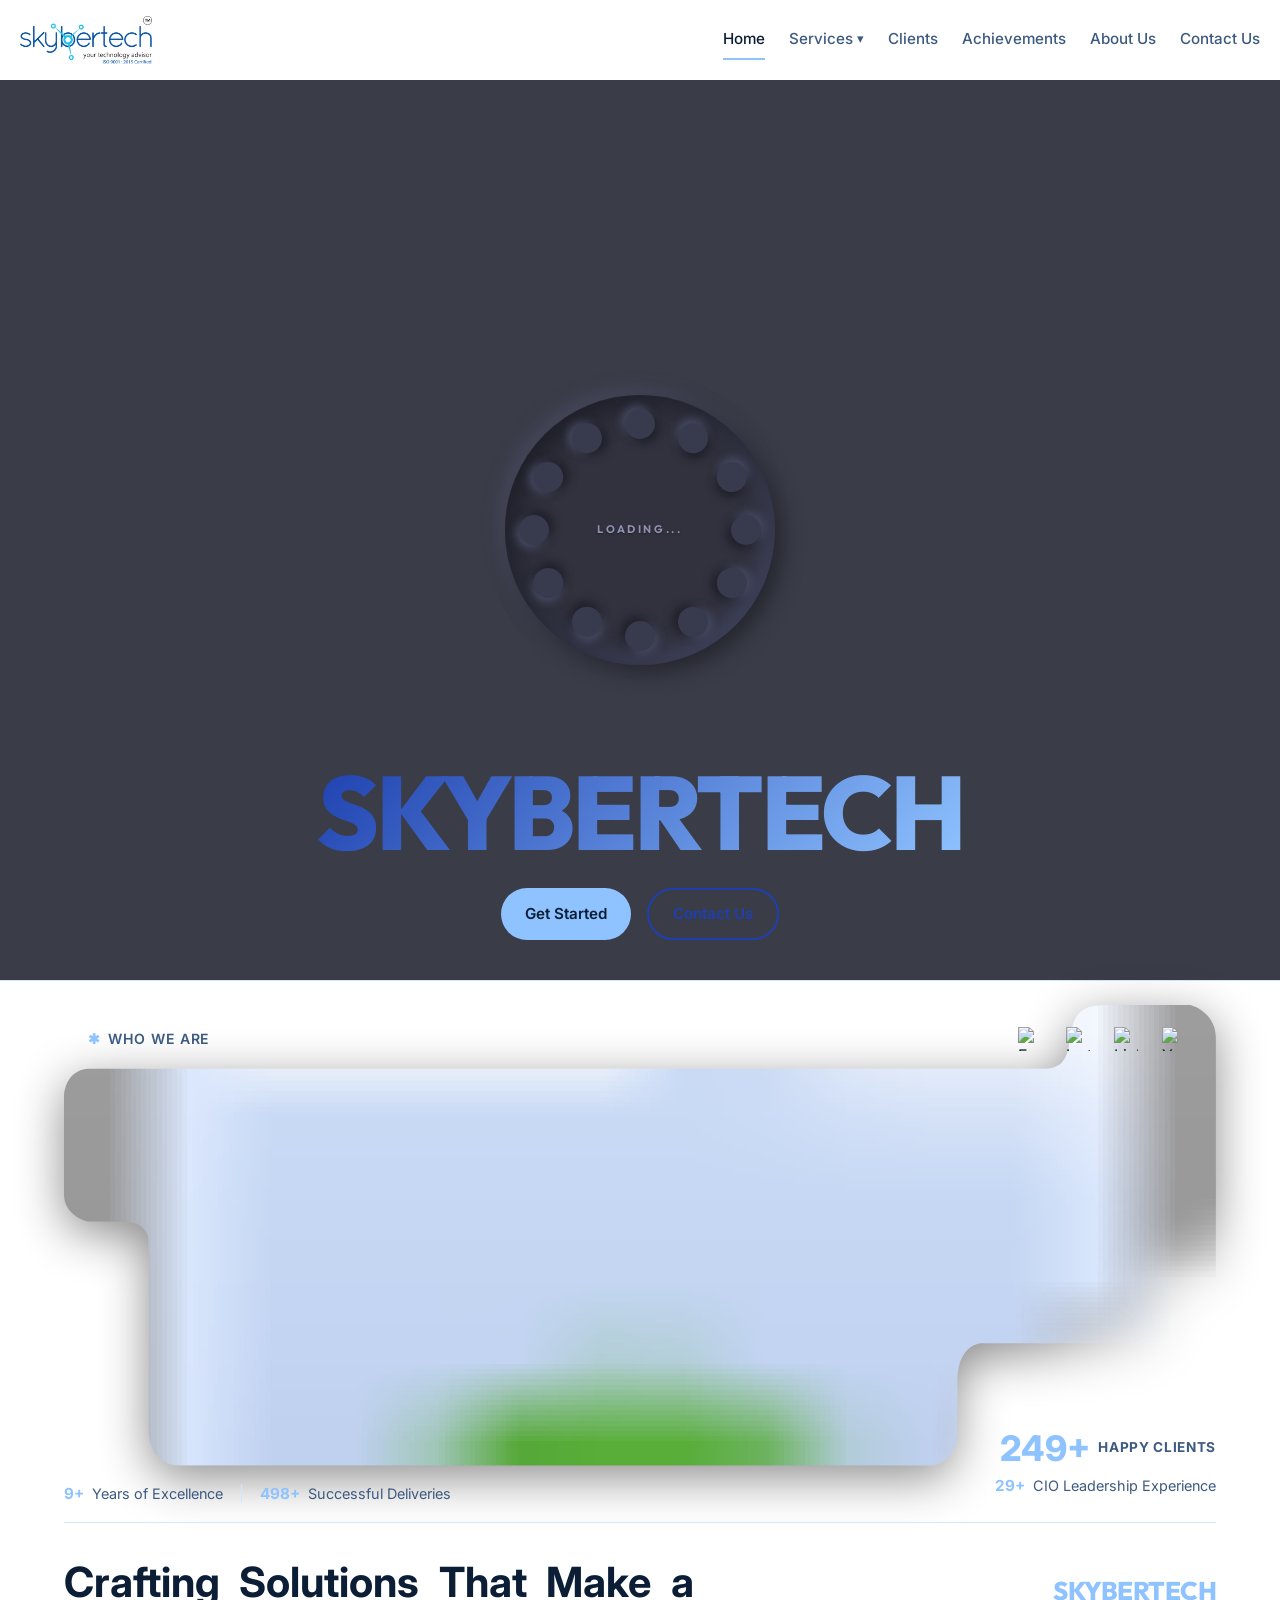
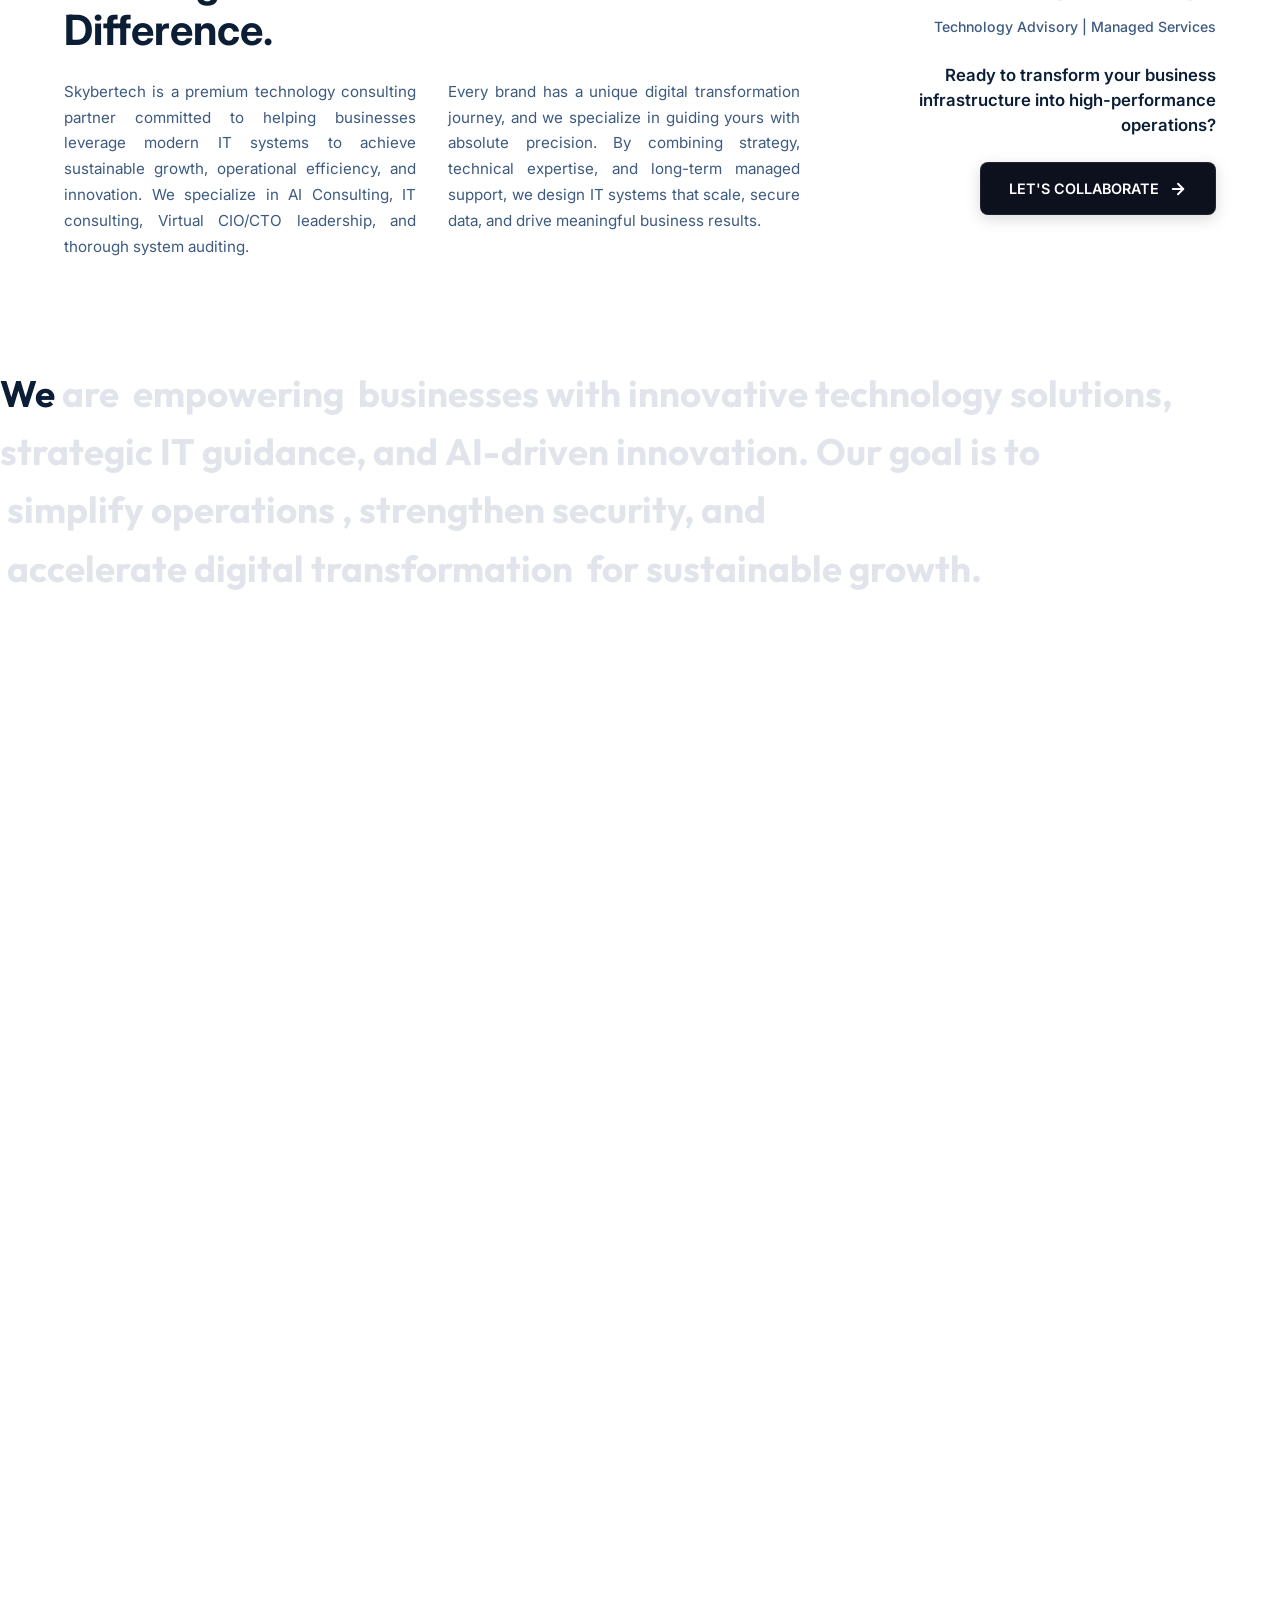
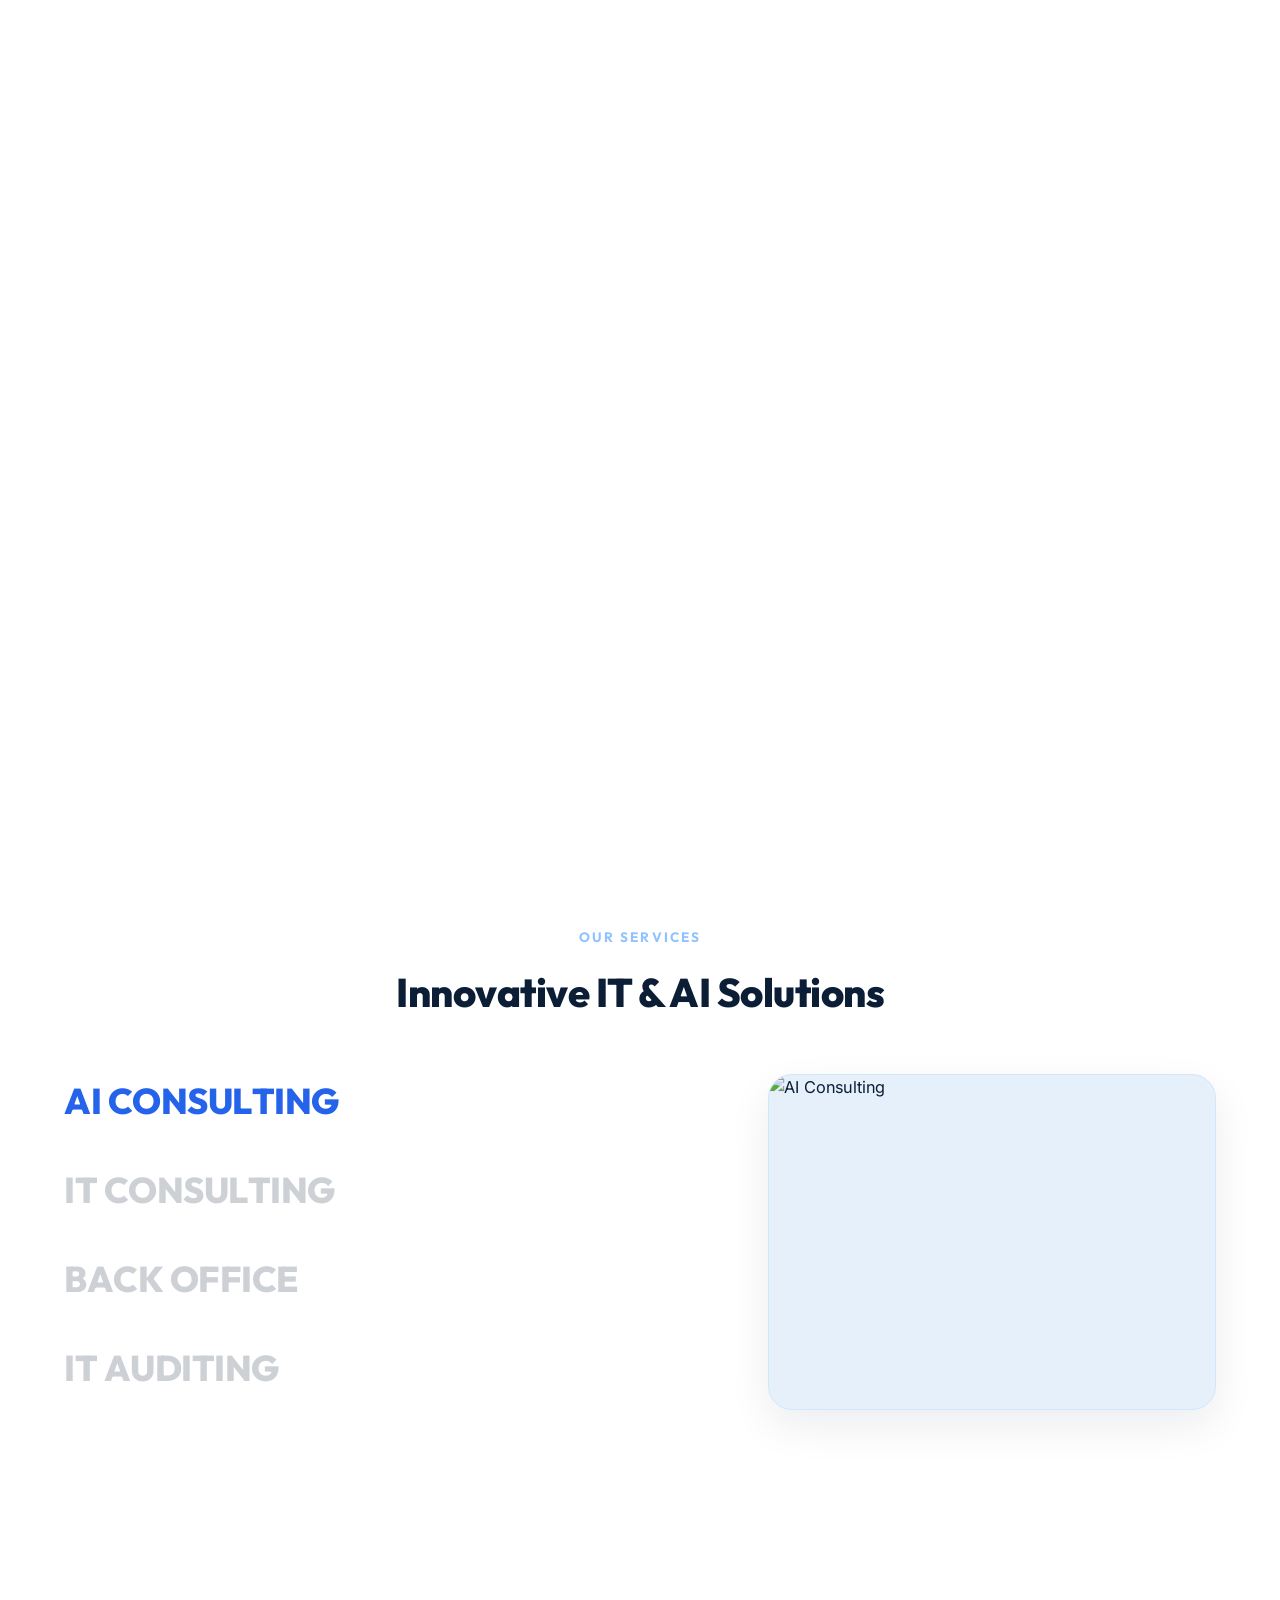
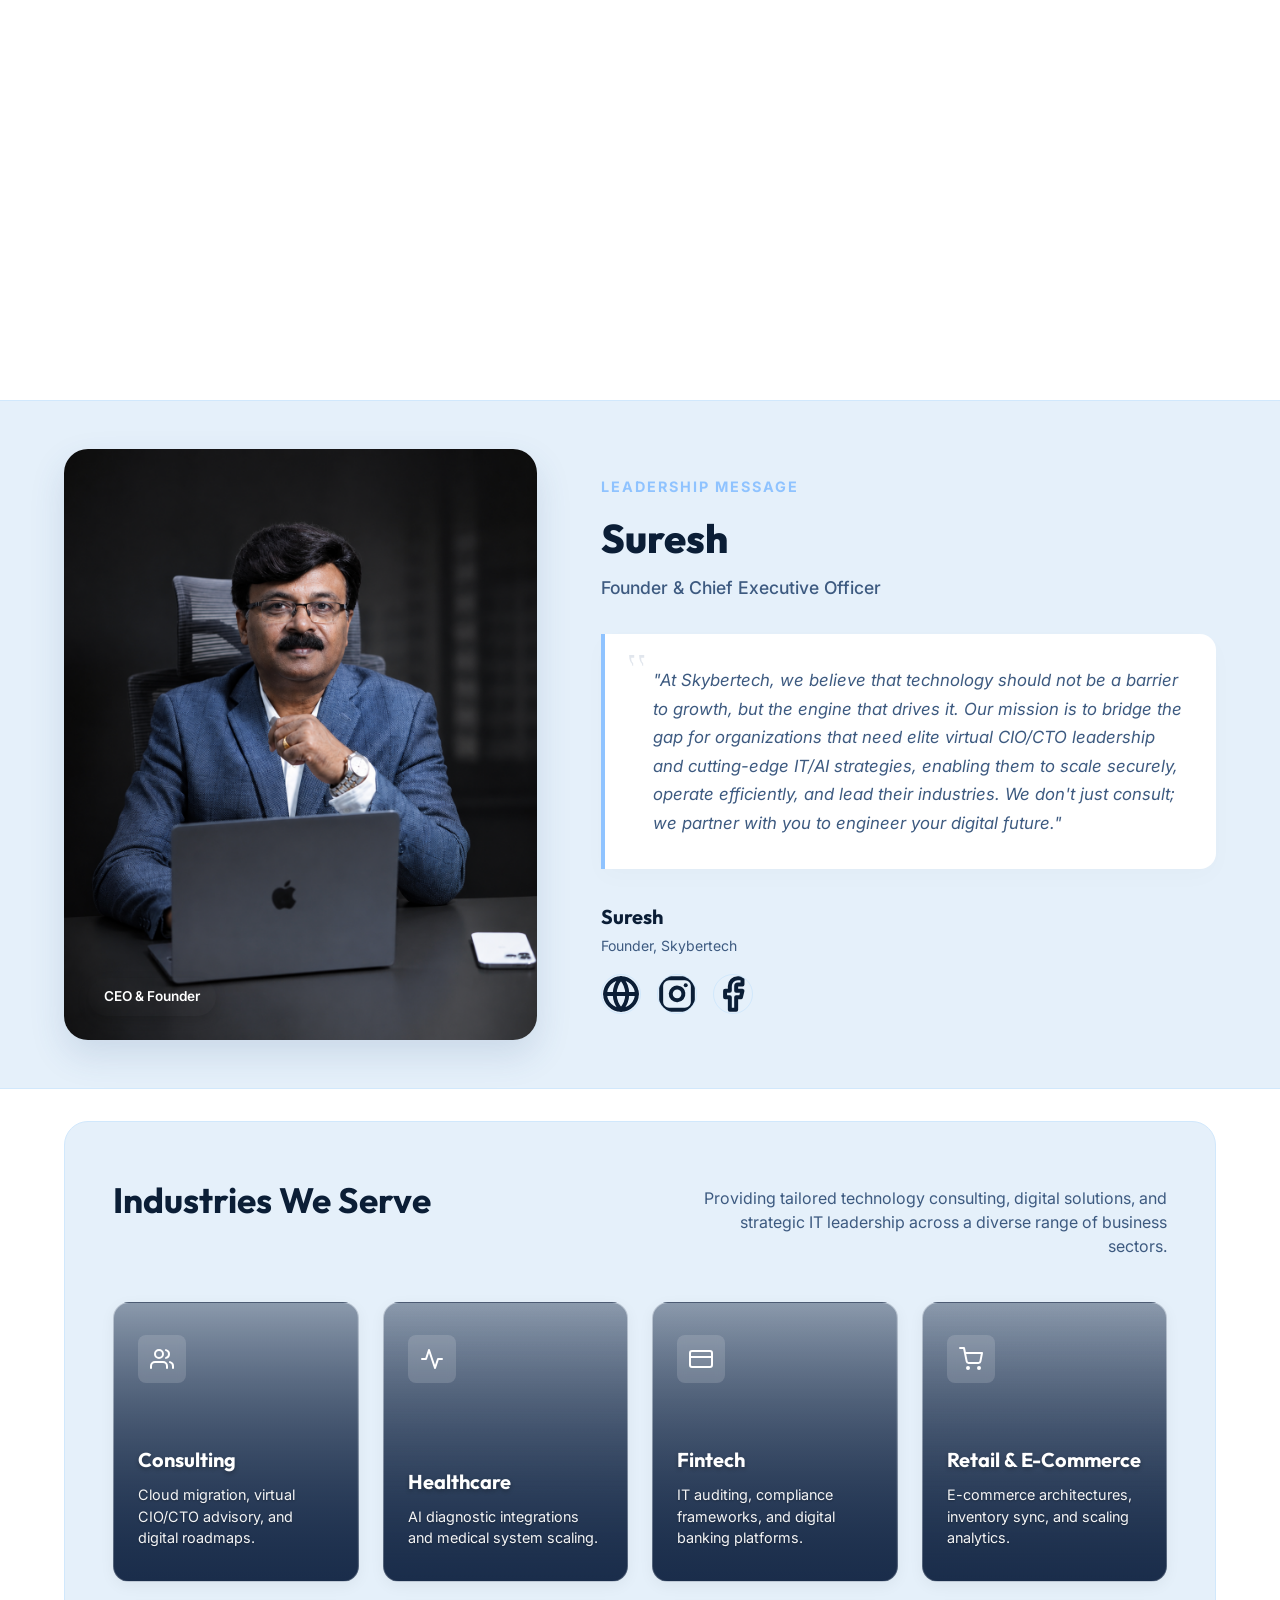
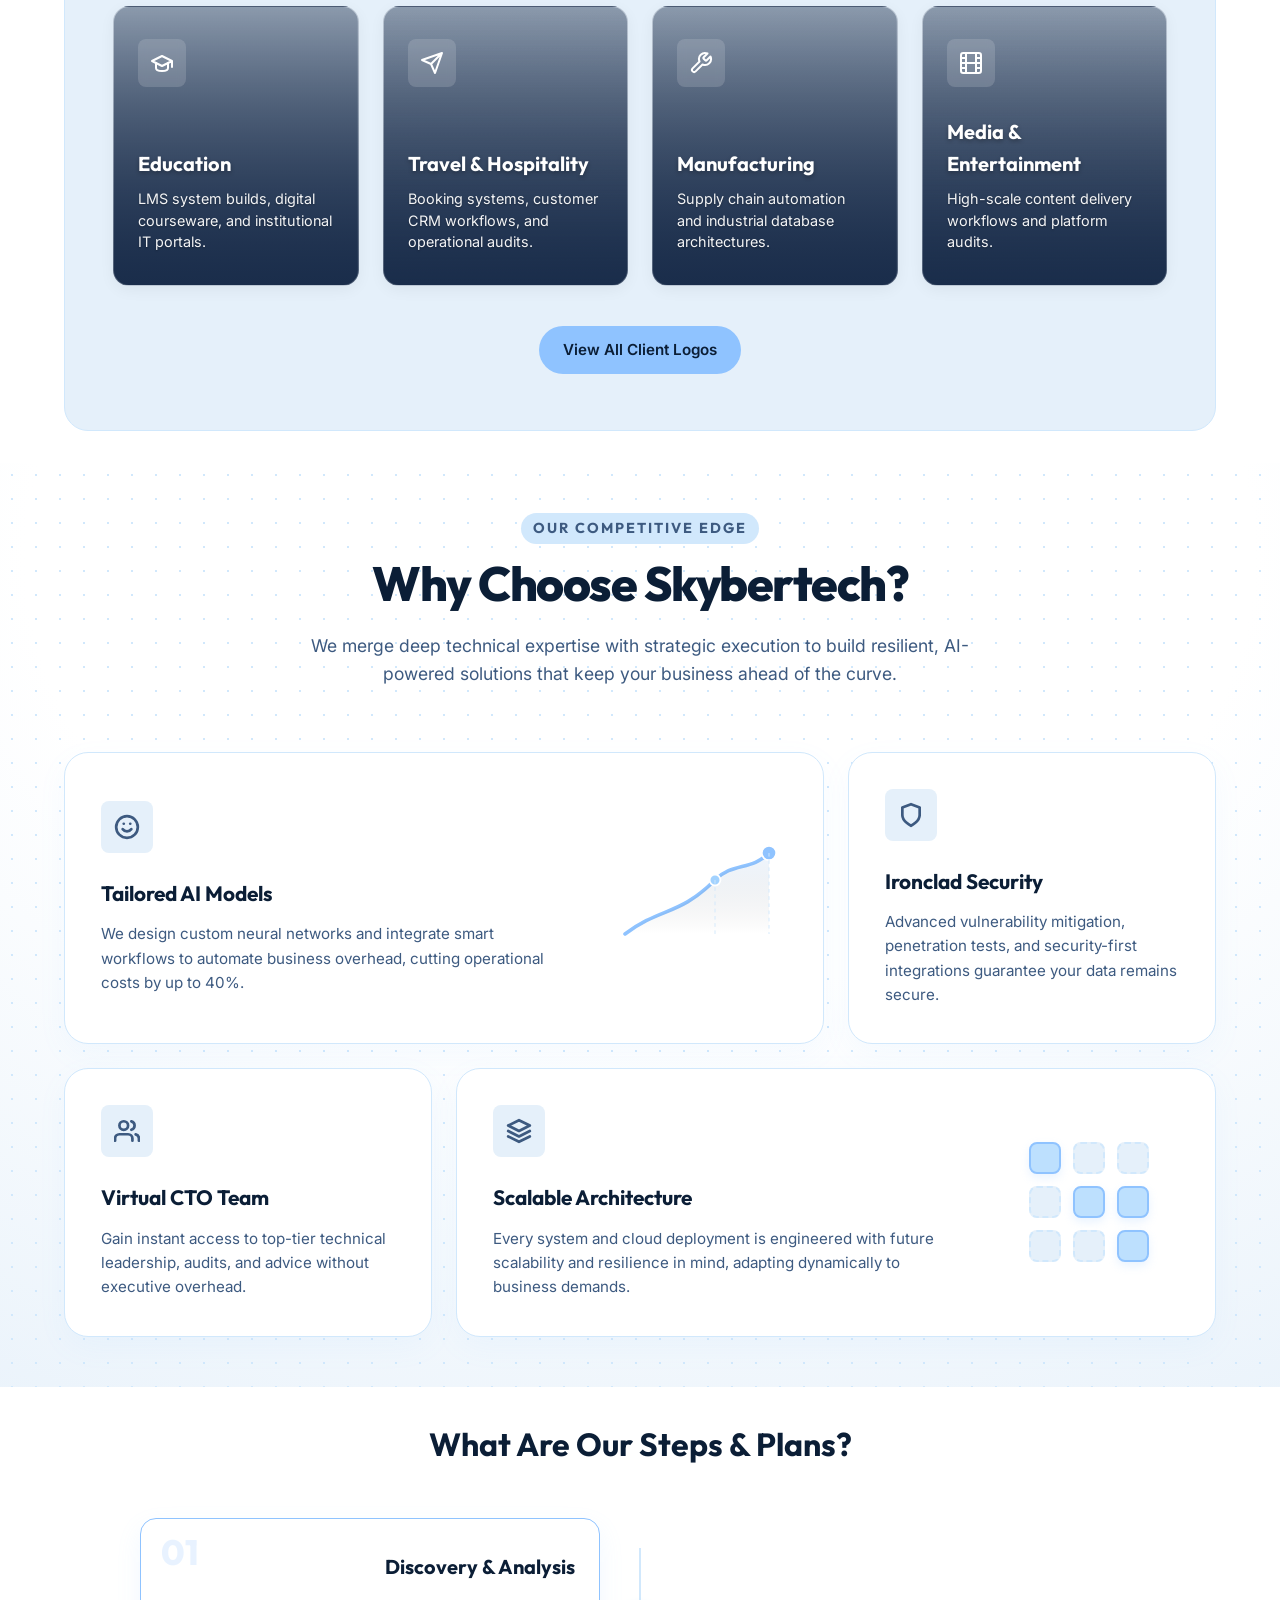
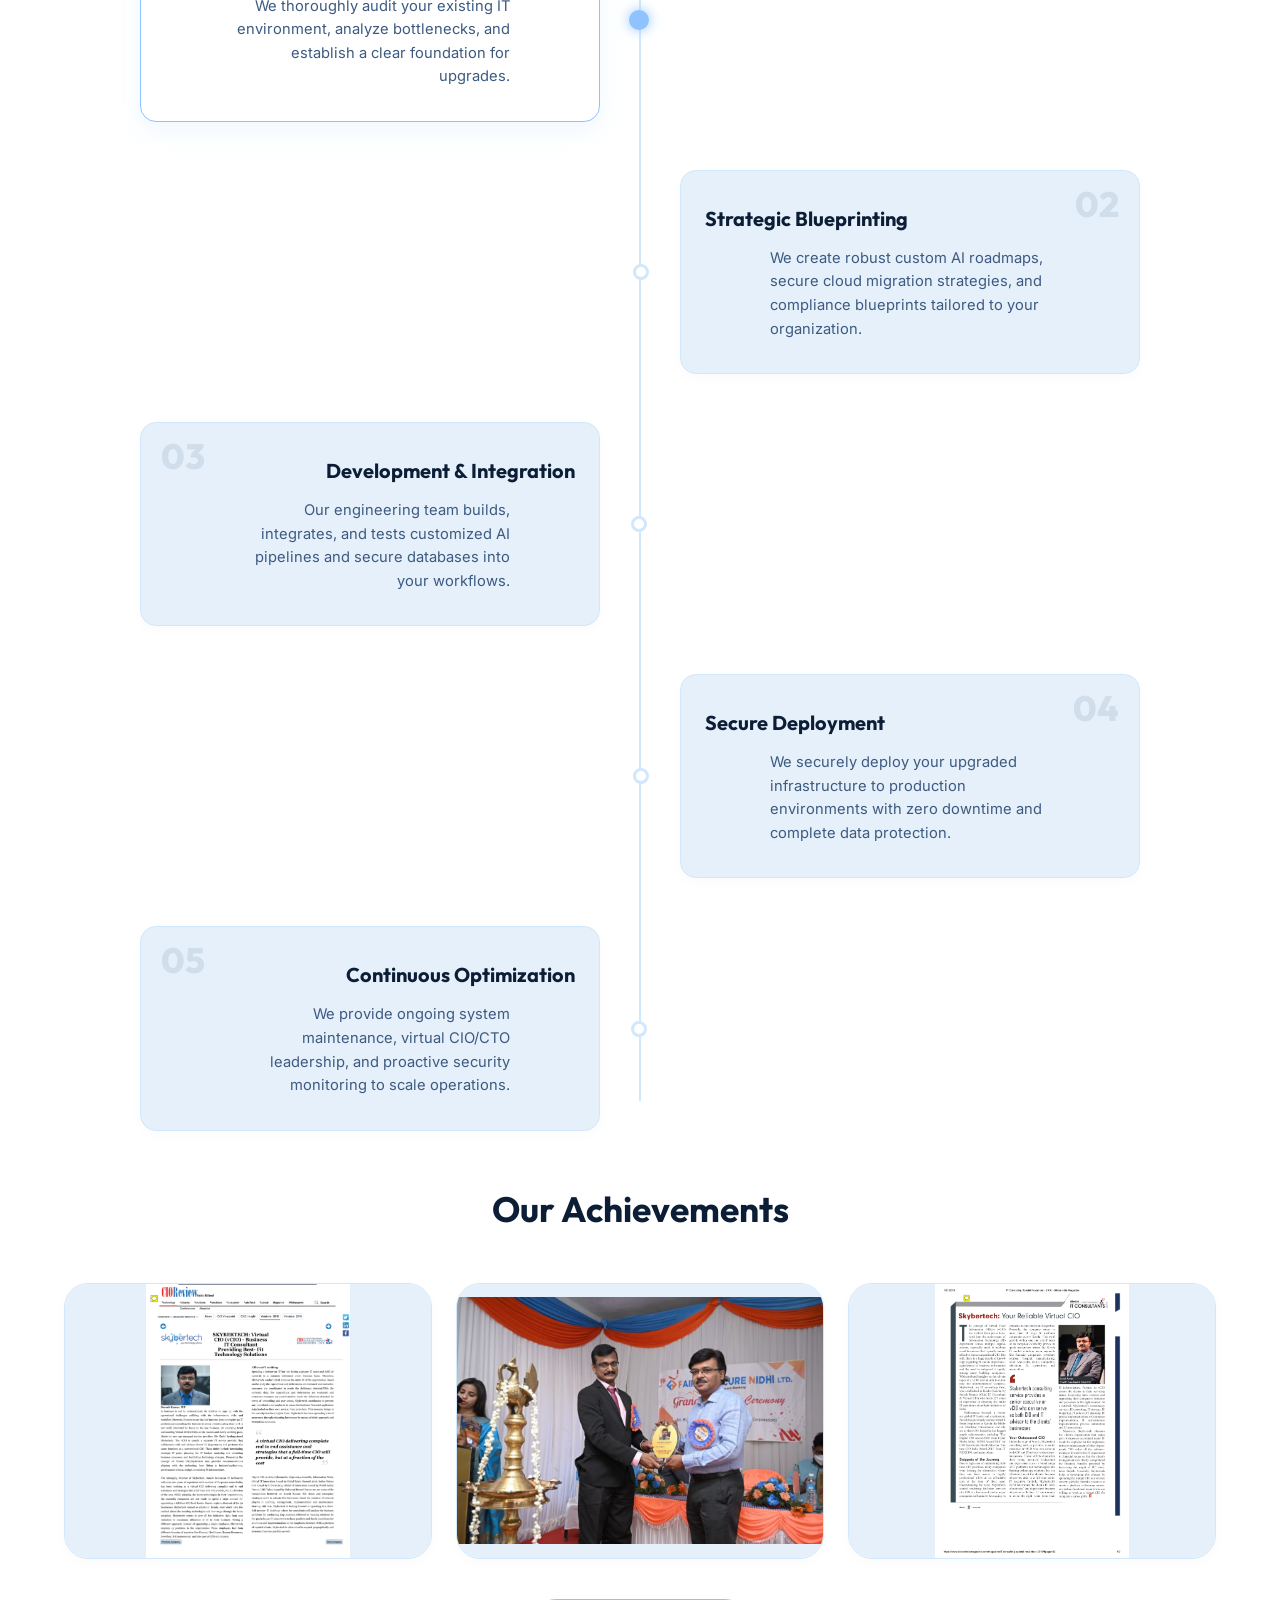
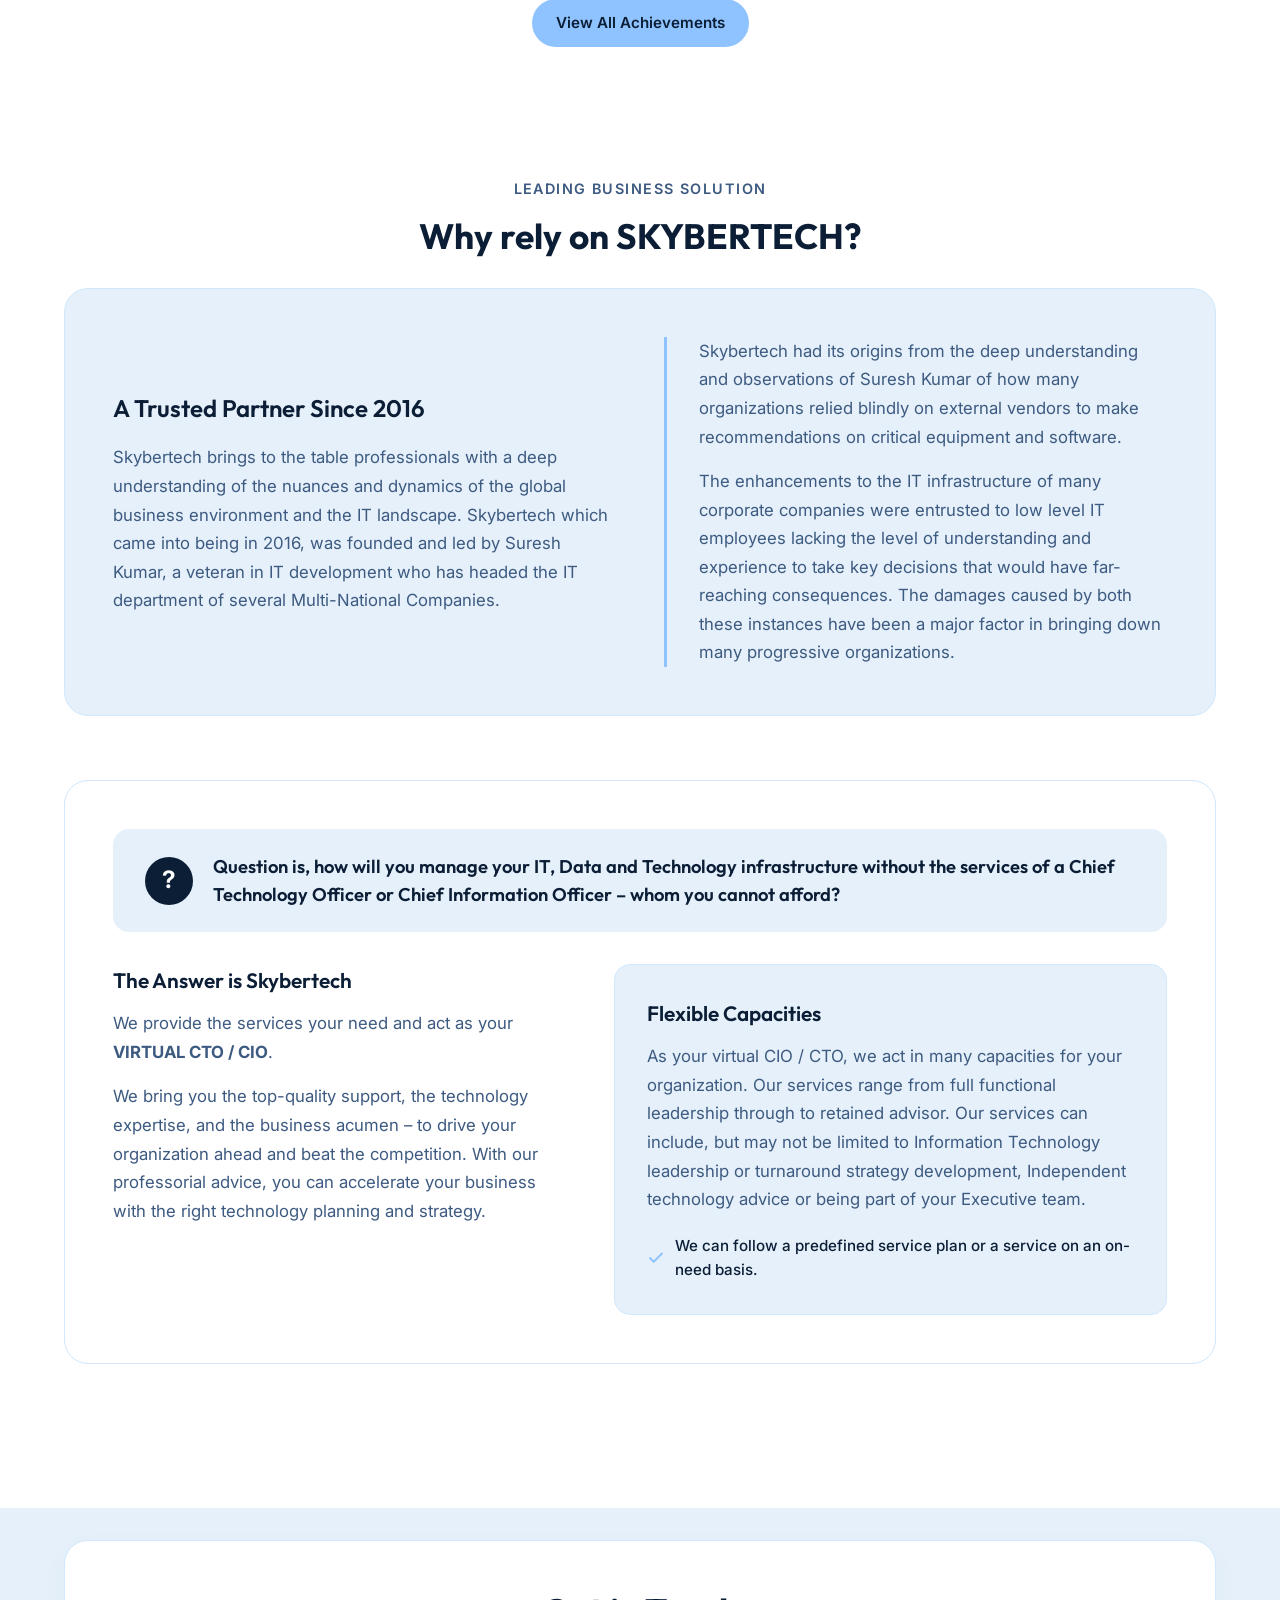
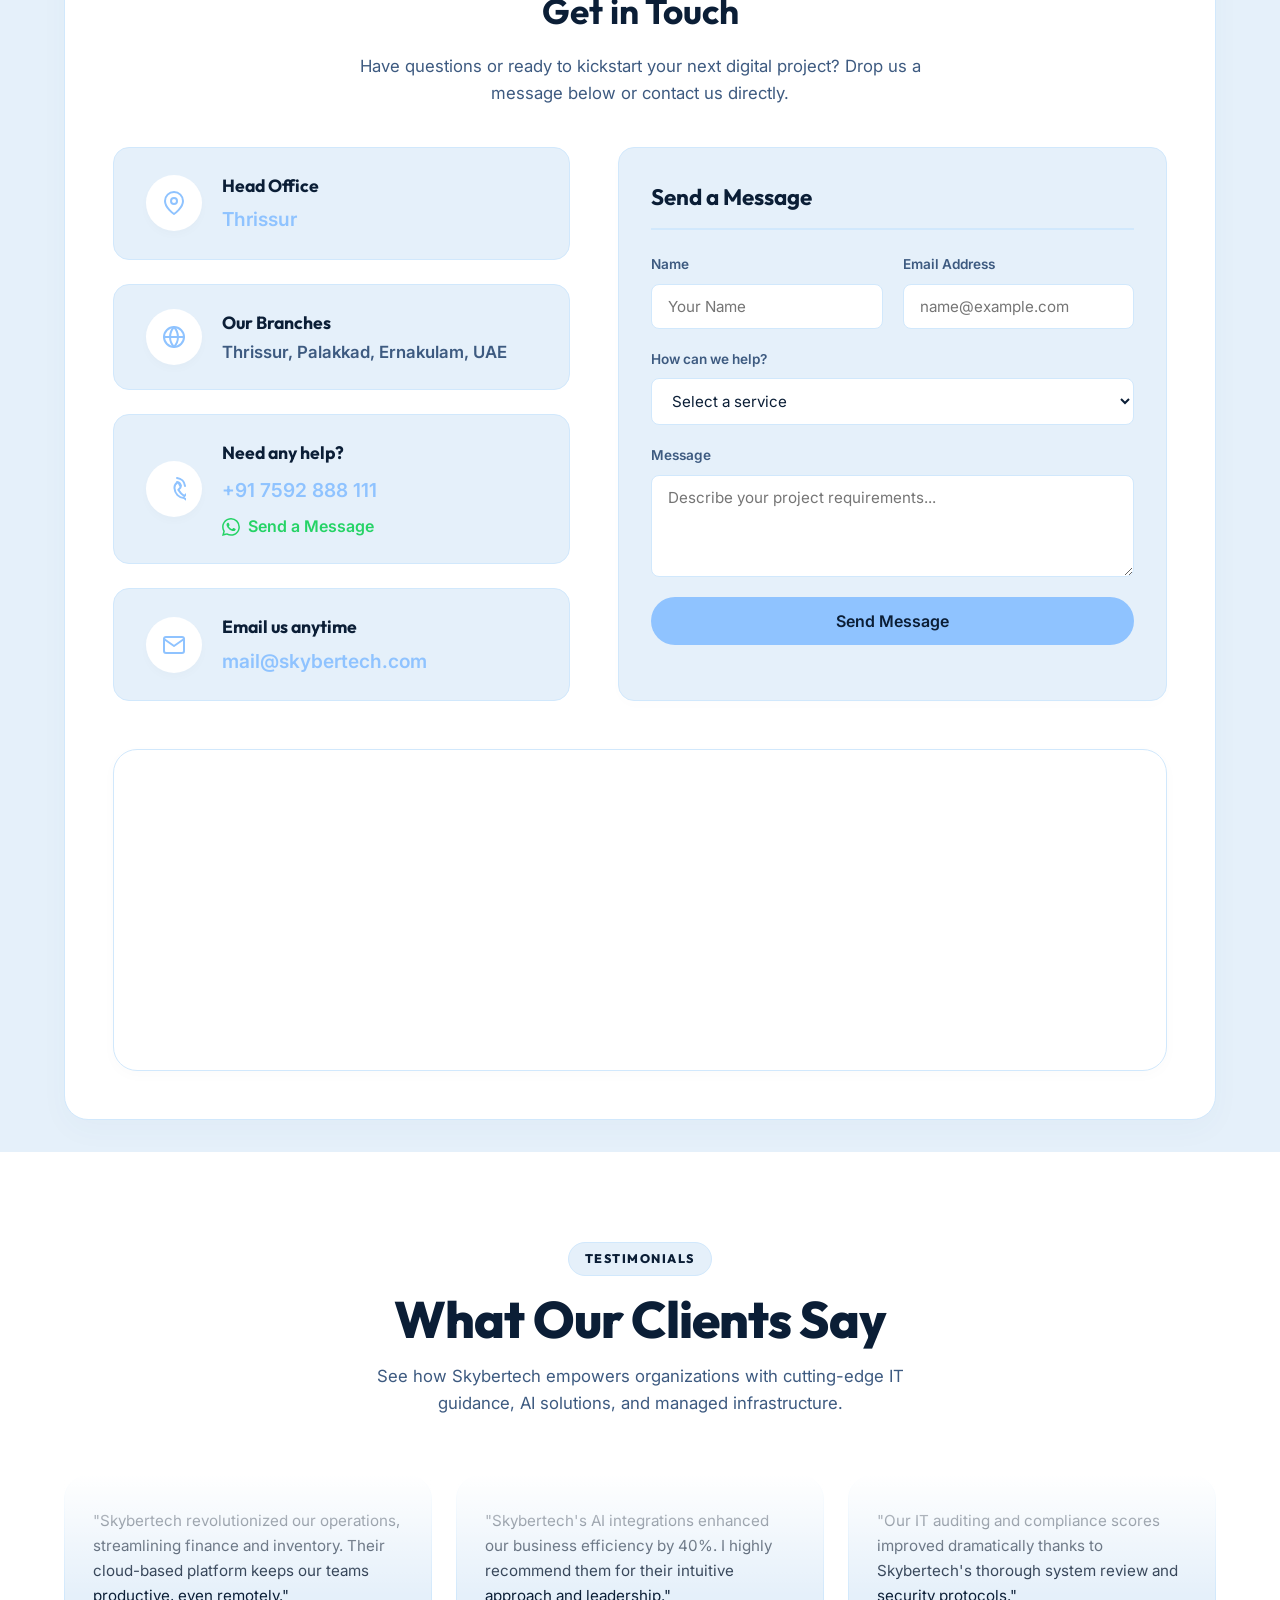
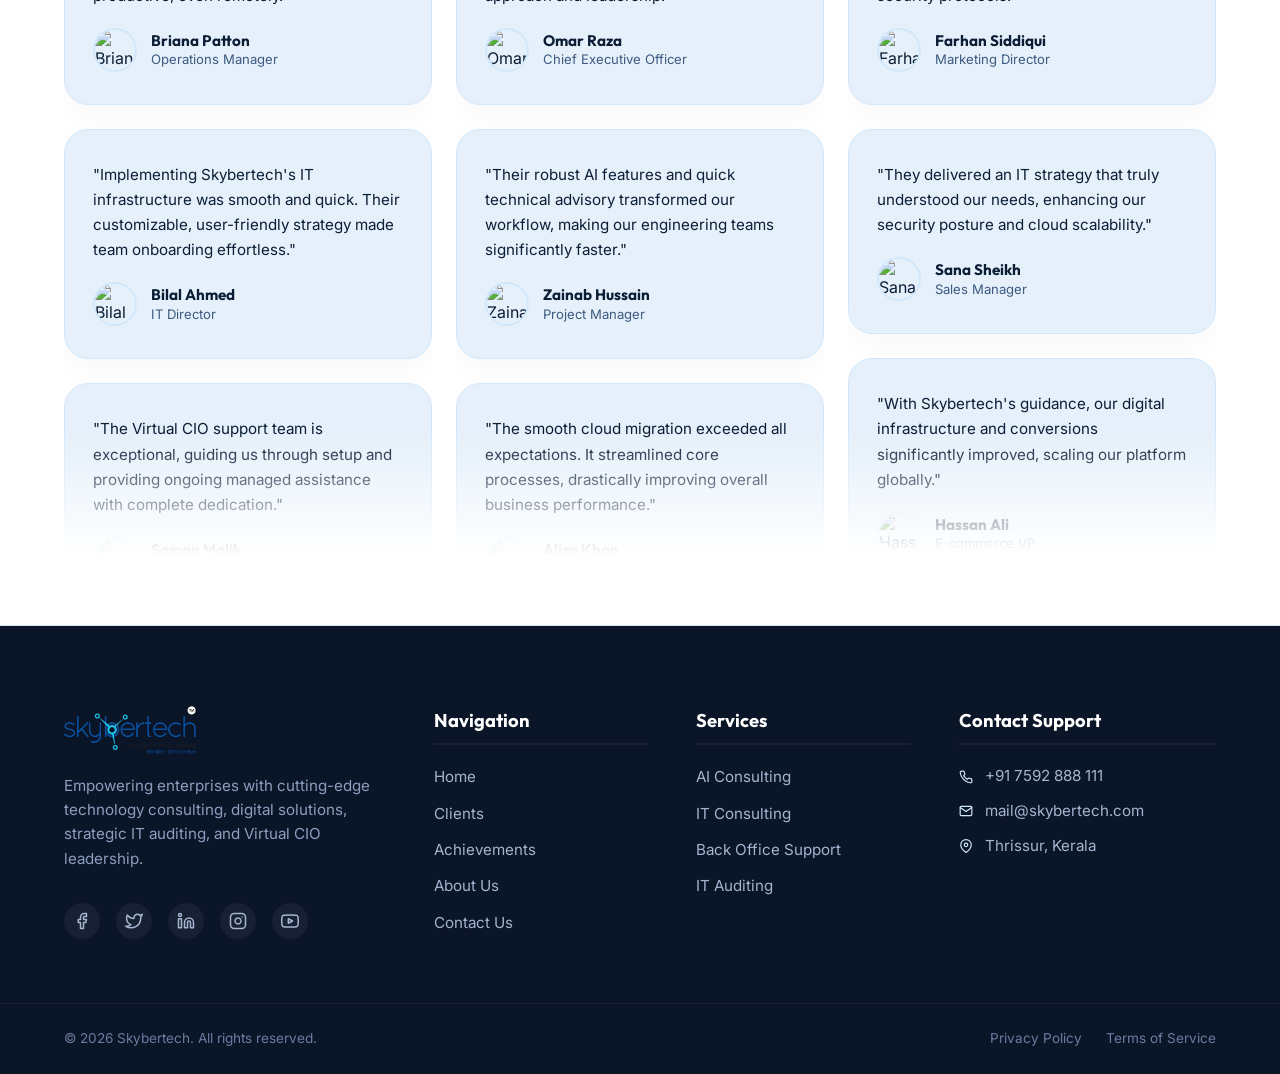
==== commit fbe57f95: "feat: add 3-column infinite vertical scrolling Testimonials section matching React design specs" ====
--- a/index.html
+++ b/index.html
@@ -958,6 +958,253 @@
           </iframe>
         </div>
       </div>
+    </div>
+  </section>
+
+
+
+  <!-- Testimonials Infinite Vertical Scroll Section -->
+  <section class="testimonials-section animate-fade" id="testimonials">
+    <div class="container testimonials-container">
+      
+      <!-- Header -->
+      <div class="testimonials-header">
+        <span class="testimonials-badge">TESTIMONIALS</span>
+        <h2 class="testimonials-title">What Our Clients Say</h2>
+        <p class="testimonials-subtitle">
+          See how Skybertech empowers organizations with cutting-edge IT guidance, AI solutions, and managed infrastructure.
+        </p>
+      </div>
+
+      <!-- 3-Column Vertical Infinite Scrolling Track -->
+      <div class="testimonials-columns-wrapper">
+        <div class="testimonials-top-fade"></div>
+        <div class="testimonials-bottom-fade"></div>
+
+        <div class="testimonials-grid">
+          
+          <!-- Column 1 (All Screens) -->
+          <div class="testimonials-column col-fast">
+            <div class="testimonials-column-track">
+              <!-- Set 1 -->
+              <div class="testimonial-card">
+                <p class="testimonial-text">"Skybertech revolutionized our operations, streamlining finance and inventory. Their cloud-based platform keeps our teams productive, even remotely."</p>
+                <div class="testimonial-author">
+                  <img src="https://images.unsplash.com/photo-1573496359142-b8d87734a5a2?w=120&auto=format&fit=crop&q=80" alt="Briana Patton" class="author-avatar" loading="lazy">
+                  <div class="author-info">
+                    <h4 class="author-name">Briana Patton</h4>
+                    <p class="author-role">Operations Manager</p>
+                  </div>
+                </div>
+              </div>
+
+              <div class="testimonial-card">
+                <p class="testimonial-text">"Implementing Skybertech's IT infrastructure was smooth and quick. Their customizable, user-friendly strategy made team onboarding effortless."</p>
+                <div class="testimonial-author">
+                  <img src="https://images.unsplash.com/photo-1560250097-0b93528c311a?w=120&auto=format&fit=crop&q=80" alt="Bilal Ahmed" class="author-avatar" loading="lazy">
+                  <div class="author-info">
+                    <h4 class="author-name">Bilal Ahmed</h4>
+                    <p class="author-role">IT Director</p>
+                  </div>
+                </div>
+              </div>
+
+              <div class="testimonial-card">
+                <p class="testimonial-text">"The Virtual CIO support team is exceptional, guiding us through setup and providing ongoing managed assistance with complete dedication."</p>
+                <div class="testimonial-author">
+                  <img src="https://images.unsplash.com/photo-1580489944761-15a19d654956?w=120&auto=format&fit=crop&q=80" alt="Saman Malik" class="author-avatar" loading="lazy">
+                  <div class="author-info">
+                    <h4 class="author-name">Saman Malik</h4>
+                    <p class="author-role">Customer Support Lead</p>
+                  </div>
+                </div>
+              </div>
+
+              <!-- Duplicated Set 1 for Infinite Loop -->
+              <div class="testimonial-card" aria-hidden="true">
+                <p class="testimonial-text">"Skybertech revolutionized our operations, streamlining finance and inventory. Their cloud-based platform keeps our teams productive, even remotely."</p>
+                <div class="testimonial-author">
+                  <img src="https://images.unsplash.com/photo-1573496359142-b8d87734a5a2?w=120&auto=format&fit=crop&q=80" alt="Briana Patton" class="author-avatar" loading="lazy">
+                  <div class="author-info">
+                    <h4 class="author-name">Briana Patton</h4>
+                    <p class="author-role">Operations Manager</p>
+                  </div>
+                </div>
+              </div>
+
+              <div class="testimonial-card" aria-hidden="true">
+                <p class="testimonial-text">"Implementing Skybertech's IT infrastructure was smooth and quick. Their customizable, user-friendly strategy made team onboarding effortless."</p>
+                <div class="testimonial-author">
+                  <img src="https://images.unsplash.com/photo-1560250097-0b93528c311a?w=120&auto=format&fit=crop&q=80" alt="Bilal Ahmed" class="author-avatar" loading="lazy">
+                  <div class="author-info">
+                    <h4 class="author-name">Bilal Ahmed</h4>
+                    <p class="author-role">IT Director</p>
+                  </div>
+                </div>
+              </div>
+
+              <div class="testimonial-card" aria-hidden="true">
+                <p class="testimonial-text">"The Virtual CIO support team is exceptional, guiding us through setup and providing ongoing managed assistance with complete dedication."</p>
+                <div class="testimonial-author">
+                  <img src="https://images.unsplash.com/photo-1580489944761-15a19d654956?w=120&auto=format&fit=crop&q=80" alt="Saman Malik" class="author-avatar" loading="lazy">
+                  <div class="author-info">
+                    <h4 class="author-name">Saman Malik</h4>
+                    <p class="author-role">Customer Support Lead</p>
+                  </div>
+                </div>
+              </div>
+            </div>
+          </div>
+
+          <!-- Column 2 (Tablet & Desktop) -->
+          <div class="testimonials-column col-medium col-tablet-show">
+            <div class="testimonials-column-track">
+              <!-- Set 2 -->
+              <div class="testimonial-card">
+                <p class="testimonial-text">"Skybertech's AI integrations enhanced our business efficiency by 40%. I highly recommend them for their intuitive approach and leadership."</p>
+                <div class="testimonial-author">
+                  <img src="https://images.unsplash.com/photo-1534528741775-53994a69daeb?w=120&auto=format&fit=crop&q=80" alt="Omar Raza" class="author-avatar" loading="lazy">
+                  <div class="author-info">
+                    <h4 class="author-name">Omar Raza</h4>
+                    <p class="author-role">Chief Executive Officer</p>
+                  </div>
+                </div>
+              </div>
+
+              <div class="testimonial-card">
+                <p class="testimonial-text">"Their robust AI features and quick technical advisory transformed our workflow, making our engineering teams significantly faster."</p>
+                <div class="testimonial-author">
+                  <img src="https://images.unsplash.com/photo-1517841905240-472988babdf9?w=120&auto=format&fit=crop&q=80" alt="Zainab Hussain" class="author-avatar" loading="lazy">
+                  <div class="author-info">
+                    <h4 class="author-name">Zainab Hussain</h4>
+                    <p class="author-role">Project Manager</p>
+                  </div>
+                </div>
+              </div>
+
+              <div class="testimonial-card">
+                <p class="testimonial-text">"The smooth cloud migration exceeded all expectations. It streamlined core processes, drastically improving overall business performance."</p>
+                <div class="testimonial-author">
+                  <img src="https://images.unsplash.com/photo-1544005313-94ddf0286df2?w=120&auto=format&fit=crop&q=80" alt="Aliza Khan" class="author-avatar" loading="lazy">
+                  <div class="author-info">
+                    <h4 class="author-name">Aliza Khan</h4>
+                    <p class="author-role">Business Analyst</p>
+                  </div>
+                </div>
+              </div>
+
+              <!-- Duplicated Set 2 -->
+              <div class="testimonial-card" aria-hidden="true">
+                <p class="testimonial-text">"Skybertech's AI integrations enhanced our business efficiency by 40%. I highly recommend them for their intuitive approach and leadership."</p>
+                <div class="testimonial-author">
+                  <img src="https://images.unsplash.com/photo-1534528741775-53994a69daeb?w=120&auto=format&fit=crop&q=80" alt="Omar Raza" class="author-avatar" loading="lazy">
+                  <div class="author-info">
+                    <h4 class="author-name">Omar Raza</h4>
+                    <p class="author-role">Chief Executive Officer</p>
+                  </div>
+                </div>
+              </div>
+
+              <div class="testimonial-card" aria-hidden="true">
+                <p class="testimonial-text">"Their robust AI features and quick technical advisory transformed our workflow, making our engineering teams significantly faster."</p>
+                <div class="testimonial-author">
+                  <img src="https://images.unsplash.com/photo-1517841905240-472988babdf9?w=120&auto=format&fit=crop&q=80" alt="Zainab Hussain" class="author-avatar" loading="lazy">
+                  <div class="author-info">
+                    <h4 class="author-name">Zainab Hussain</h4>
+                    <p class="author-role">Project Manager</p>
+                  </div>
+                </div>
+              </div>
+
+              <div class="testimonial-card" aria-hidden="true">
+                <p class="testimonial-text">"The smooth cloud migration exceeded all expectations. It streamlined core processes, drastically improving overall business performance."</p>
+                <div class="testimonial-author">
+                  <img src="https://images.unsplash.com/photo-1544005313-94ddf0286df2?w=120&auto=format&fit=crop&q=80" alt="Aliza Khan" class="author-avatar" loading="lazy">
+                  <div class="author-info">
+                    <h4 class="author-name">Aliza Khan</h4>
+                    <p class="author-role">Business Analyst</p>
+                  </div>
+                </div>
+              </div>
+            </div>
+          </div>
+
+          <!-- Column 3 (Desktop Only) -->
+          <div class="testimonials-column col-slow col-desktop-show">
+            <div class="testimonials-column-track">
+              <!-- Set 3 -->
+              <div class="testimonial-card">
+                <p class="testimonial-text">"Our IT auditing and compliance scores improved dramatically thanks to Skybertech's thorough system review and security protocols."</p>
+                <div class="testimonial-author">
+                  <img src="https://images.unsplash.com/photo-1507003211169-0a1dd7228f2d?w=120&auto=format&fit=crop&q=80" alt="Farhan Siddiqui" class="author-avatar" loading="lazy">
+                  <div class="author-info">
+                    <h4 class="author-name">Farhan Siddiqui</h4>
+                    <p class="author-role">Marketing Director</p>
+                  </div>
+                </div>
+              </div>
+
+              <div class="testimonial-card">
+                <p class="testimonial-text">"They delivered an IT strategy that truly understood our needs, enhancing our security posture and cloud scalability."</p>
+                <div class="testimonial-author">
+                  <img src="https://images.unsplash.com/photo-1573497019940-1c28c88b4f3e?w=120&auto=format&fit=crop&q=80" alt="Sana Sheikh" class="author-avatar" loading="lazy">
+                  <div class="author-info">
+                    <h4 class="author-name">Sana Sheikh</h4>
+                    <p class="author-role">Sales Manager</p>
+                  </div>
+                </div>
+              </div>
+
+              <div class="testimonial-card">
+                <p class="testimonial-text">"With Skybertech's guidance, our digital infrastructure and conversions significantly improved, scaling our platform globally."</p>
+                <div class="testimonial-author">
+                  <img src="https://images.unsplash.com/photo-1500648767791-00dcc994a43e?w=120&auto=format&fit=crop&q=80" alt="Hassan Ali" class="author-avatar" loading="lazy">
+                  <div class="author-info">
+                    <h4 class="author-name">Hassan Ali</h4>
+                    <p class="author-role">E-commerce VP</p>
+                  </div>
+                </div>
+              </div>
+
+              <!-- Duplicated Set 3 -->
+              <div class="testimonial-card" aria-hidden="true">
+                <p class="testimonial-text">"Our IT auditing and compliance scores improved dramatically thanks to Skybertech's thorough system review and security protocols."</p>
+                <div class="testimonial-author">
+                  <img src="https://images.unsplash.com/photo-1507003211169-0a1dd7228f2d?w=120&auto=format&fit=crop&q=80" alt="Farhan Siddiqui" class="author-avatar" loading="lazy">
+                  <div class="author-info">
+                    <h4 class="author-name">Farhan Siddiqui</h4>
+                    <p class="author-role">Marketing Director</p>
+                  </div>
+                </div>
+              </div>
+
+              <div class="testimonial-card" aria-hidden="true">
+                <p class="testimonial-text">"They delivered an IT strategy that truly understood our needs, enhancing our security posture and cloud scalability."</p>
+                <div class="testimonial-author">
+                  <img src="https://images.unsplash.com/photo-1573497019940-1c28c88b4f3e?w=120&auto=format&fit=crop&q=80" alt="Sana Sheikh" class="author-avatar" loading="lazy">
+                  <div class="author-info">
+                    <h4 class="author-name">Sana Sheikh</h4>
+                    <p class="author-role">Sales Manager</p>
+                  </div>
+                </div>
+              </div>
+
+              <div class="testimonial-card" aria-hidden="true">
+                <p class="testimonial-text">"With Skybertech's guidance, our digital infrastructure and conversions significantly improved, scaling our platform globally."</p>
+                <div class="testimonial-author">
+                  <img src="https://images.unsplash.com/photo-1500648767791-00dcc994a43e?w=120&auto=format&fit=crop&q=80" alt="Hassan Ali" class="author-avatar" loading="lazy">
+                  <div class="author-info">
+                    <h4 class="author-name">Hassan Ali</h4>
+                    <p class="author-role">E-commerce VP</p>
+                  </div>
+                </div>
+              </div>
+            </div>
+          </div>
+
+        </div>
+      </div>
+
     </div>
   </section>
 
--- a/style.css
+++ b/style.css
@@ -5782,7 +5782,224 @@
   border: 1px solid var(--border-light);
 }
 
-
-
-
-
+/* ==========================================================================
+   Testimonials Infinite Vertical Scroll Columns Section
+   ========================================================================== */
+.testimonials-section {
+  position: relative;
+  background-color: var(--bg-primary);
+  padding: 90px 0 70px;
+  overflow: hidden;
+  border-bottom: 1px solid var(--border-light);
+}
+
+.testimonials-container {
+  display: flex;
+  flex-direction: column;
+  align-items: center;
+  gap: 48px;
+}
+
+.testimonials-header {
+  text-align: center;
+  max-width: 600px;
+  display: flex;
+  flex-direction: column;
+  align-items: center;
+  gap: 14px;
+}
+
+.testimonials-badge {
+  display: inline-flex;
+  align-items: center;
+  padding: 6px 16px;
+  border-radius: 50px;
+  border: 1px solid var(--border-light);
+  background-color: var(--bg-secondary);
+  color: var(--text-main);
+  font-family: var(--font-heading);
+  font-size: 0.78rem;
+  font-weight: 800;
+  letter-spacing: 0.12em;
+  text-transform: uppercase;
+}
+
+.testimonials-title {
+  font-family: var(--font-heading);
+  font-size: clamp(2rem, 4vw, 3.2rem);
+  font-weight: 800;
+  color: var(--text-main);
+  letter-spacing: -0.8px;
+  line-height: 1.15;
+}
+
+.testimonials-subtitle {
+  font-size: clamp(0.95rem, 1.4vw, 1.05rem);
+  color: var(--text-muted);
+  line-height: 1.6;
+}
+
+/* 3-Column Vertical Infinite Scroll Wrapper */
+.testimonials-columns-wrapper {
+  position: relative;
+  width: 100%;
+  max-width: 1180px;
+  max-height: 680px;
+  overflow: hidden;
+  margin-top: 10px;
+}
+
+/* Gradient Mask for Smooth Top & Bottom Fade */
+.testimonials-top-fade, .testimonials-bottom-fade {
+  position: absolute;
+  left: 0;
+  right: 0;
+  height: 120px;
+  z-index: 10;
+  pointer-events: none;
+}
+
+.testimonials-top-fade {
+  top: 0;
+  background: linear-gradient(to bottom, var(--bg-primary) 0%, transparent 100%);
+}
+
+.testimonials-bottom-fade {
+  bottom: 0;
+  background: linear-gradient(to top, var(--bg-primary) 0%, transparent 100%);
+}
+
+.testimonials-grid {
+  display: grid;
+  grid-template-columns: repeat(3, 1fr);
+  gap: 24px;
+  width: 100%;
+}
+
+.testimonials-column {
+  overflow: hidden;
+  height: 100%;
+}
+
+.testimonials-column-track {
+  display: flex;
+  flex-direction: column;
+  gap: 24px;
+  padding-bottom: 24px;
+}
+
+/* Keyframe Animations for Vertical Infinite Loop */
+.col-fast .testimonials-column-track {
+  animation: testimonialScrollVert 18s linear infinite;
+}
+
+.col-medium .testimonials-column-track {
+  animation: testimonialScrollVert 24s linear infinite;
+}
+
+.col-slow .testimonials-column-track {
+  animation: testimonialScrollVert 21s linear infinite;
+}
+
+.testimonials-column:hover .testimonials-column-track {
+  animation-play-state: paused;
+}
+
+@keyframes testimonialScrollVert {
+  0% {
+    transform: translateY(0%);
+  }
+  100% {
+    transform: translateY(-50%);
+  }
+}
+
+/* Testimonial Card Styling matching React specs */
+.testimonial-card {
+  background-color: var(--bg-secondary);
+  border: 1px solid var(--border-light);
+  border-radius: 24px;
+  padding: 32px 28px;
+  display: flex;
+  flex-direction: column;
+  justify-content: space-between;
+  gap: 20px;
+  box-shadow: 0 10px 30px rgba(0, 0, 0, 0.03);
+  transition: transform 0.3s ease, box-shadow 0.3s ease, border-color 0.3s ease;
+}
+
+.testimonial-card:hover {
+  transform: translateY(-4px);
+  box-shadow: 0 16px 40px rgba(37, 99, 235, 0.08);
+  border-color: rgba(37, 99, 235, 0.3);
+}
+
+.testimonial-text {
+  font-size: 0.95rem;
+  line-height: 1.65;
+  color: var(--text-main);
+  font-weight: 400;
+}
+
+.testimonial-author {
+  display: flex;
+  align-items: center;
+  gap: 14px;
+}
+
+.author-avatar {
+  width: 44px;
+  height: 44px;
+  border-radius: 50%;
+  object-fit: cover;
+  border: 2px solid var(--border-light);
+}
+
+.author-info {
+  display: flex;
+  flex-direction: column;
+  gap: 2px;
+}
+
+.author-name {
+  font-family: var(--font-heading);
+  font-size: 0.95rem;
+  font-weight: 700;
+  color: var(--text-main);
+  line-height: 1.2;
+}
+
+.author-role {
+  font-size: 0.82rem;
+  color: var(--text-muted);
+  line-height: 1.2;
+}
+
+/* Responsive Hide Rules matching React component specs */
+.col-tablet-show, .col-desktop-show {
+  display: block;
+}
+
+@media (max-width: 1024px) {
+  .testimonials-grid {
+    grid-template-columns: repeat(2, 1fr);
+  }
+  .col-desktop-show {
+    display: none;
+  }
+}
+
+@media (max-width: 640px) {
+  .testimonials-grid {
+    grid-template-columns: 1fr;
+  }
+  .col-tablet-show {
+    display: none;
+  }
+}
+
+
+
+
+
+
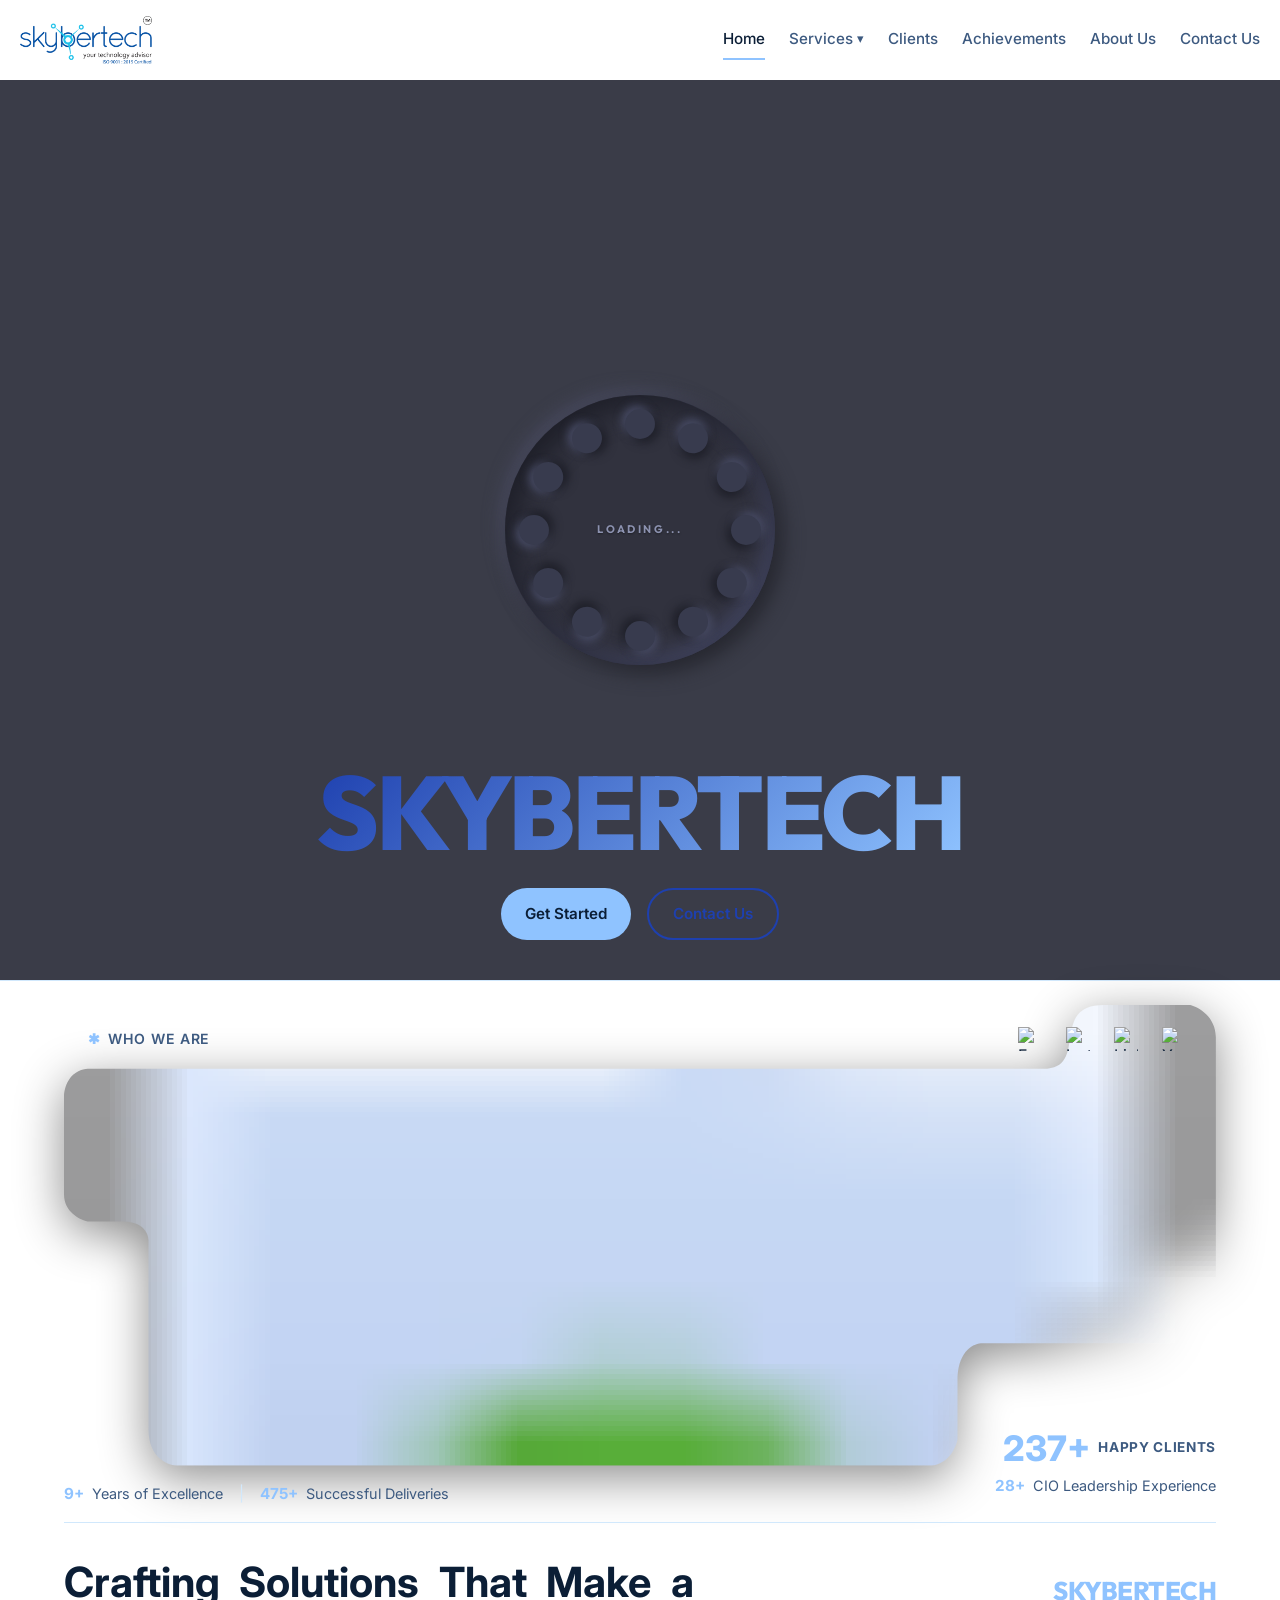
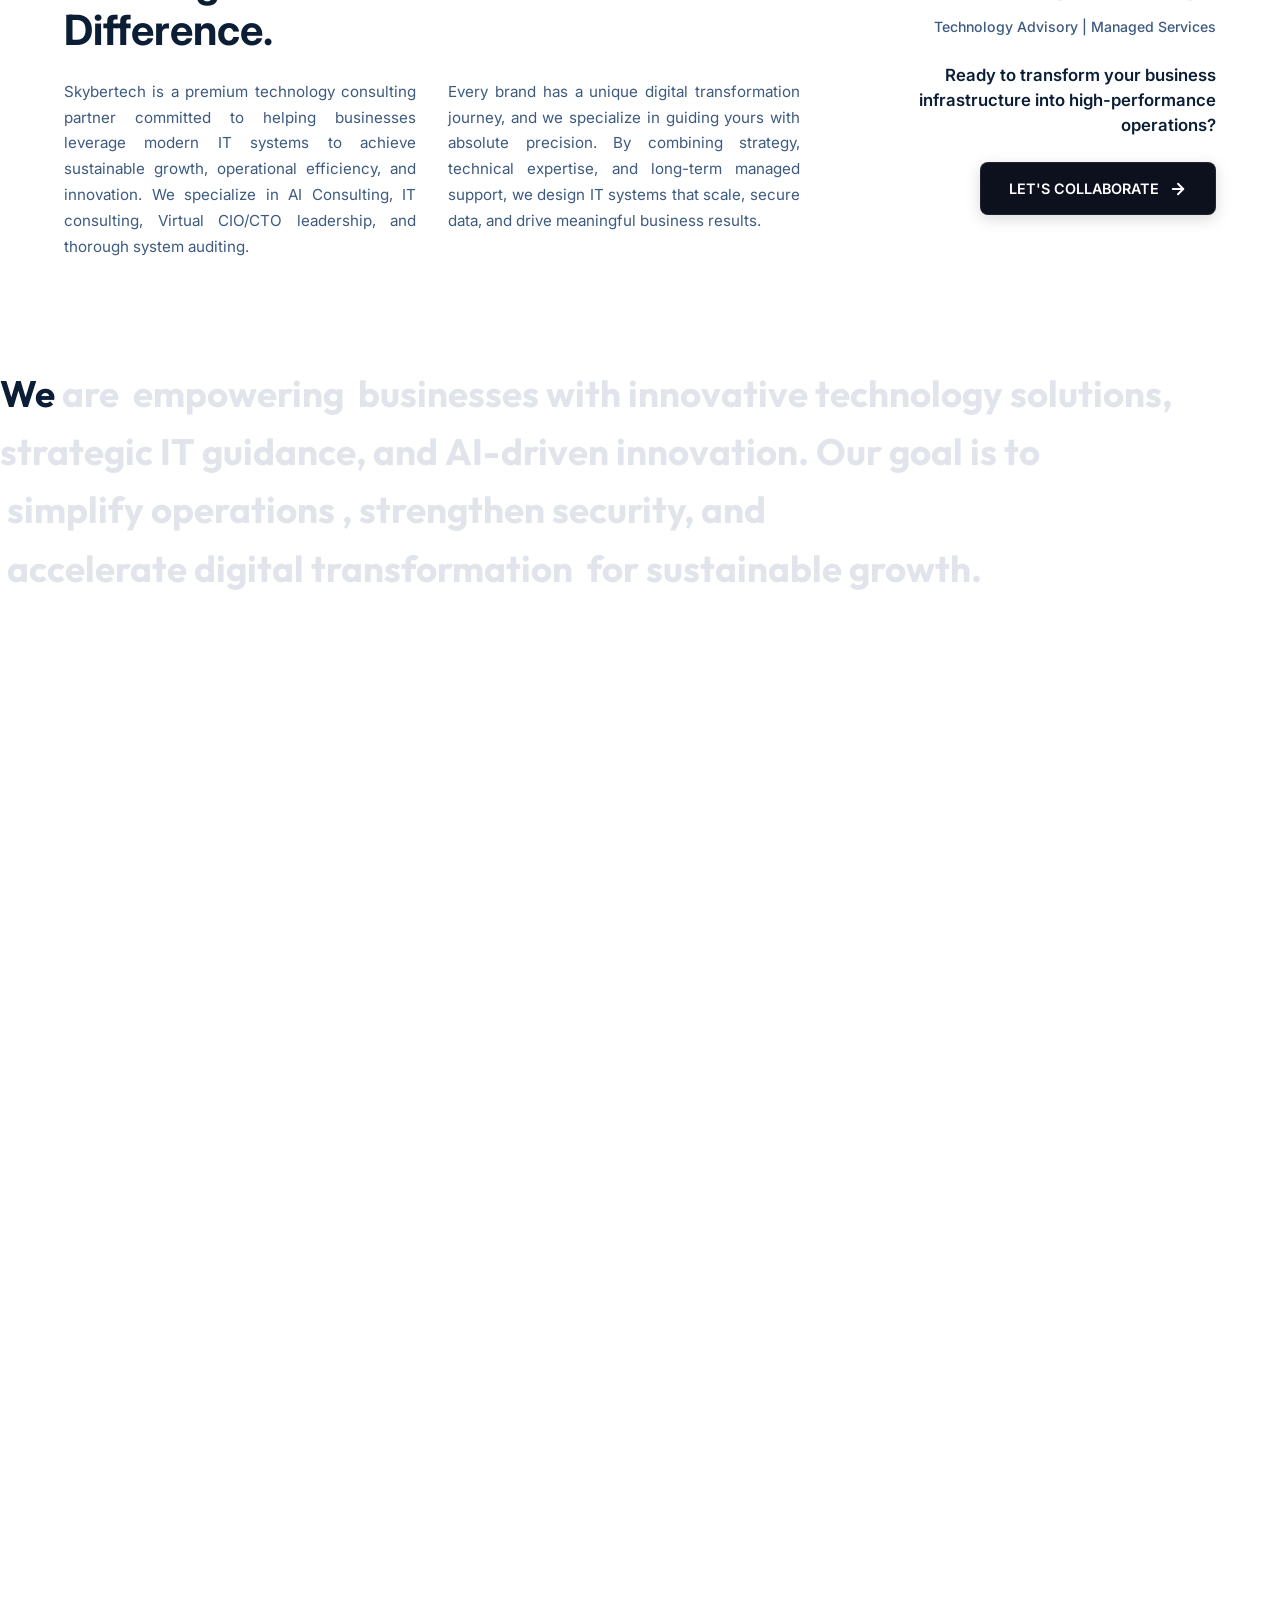
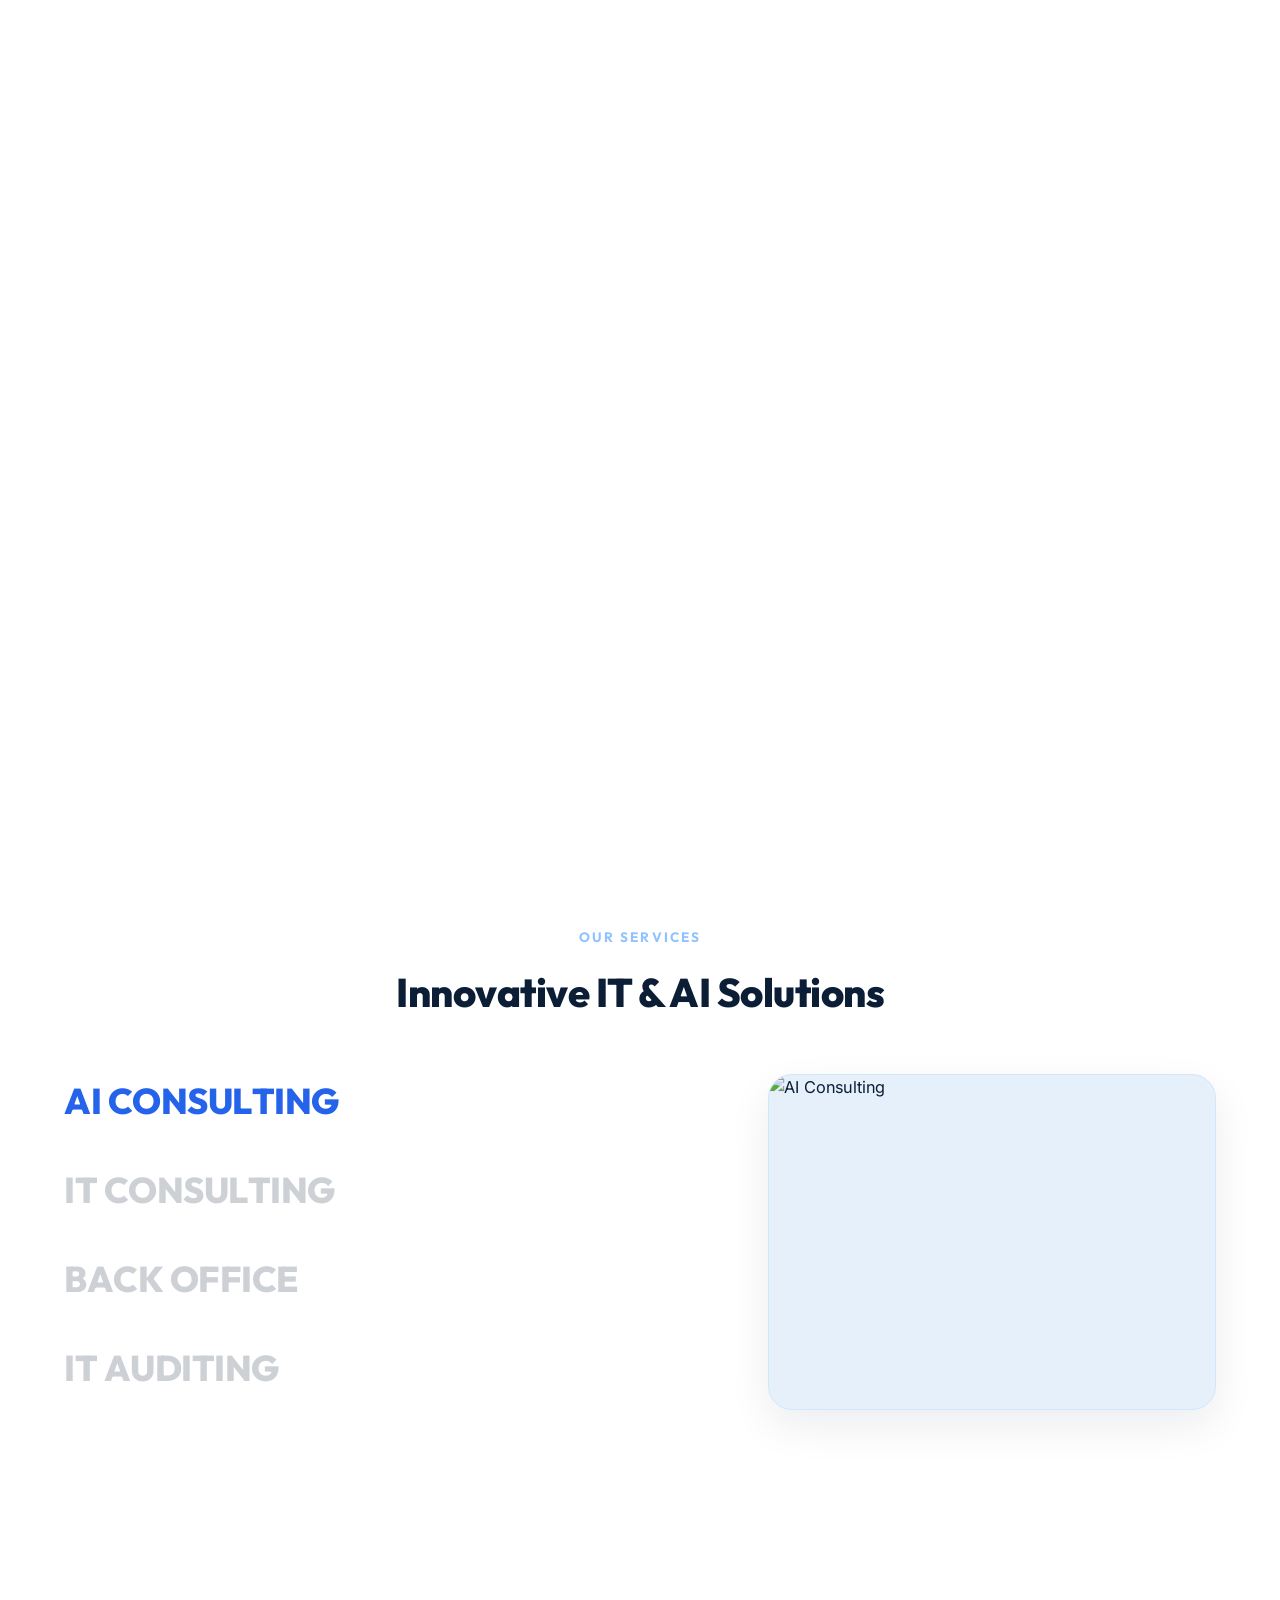
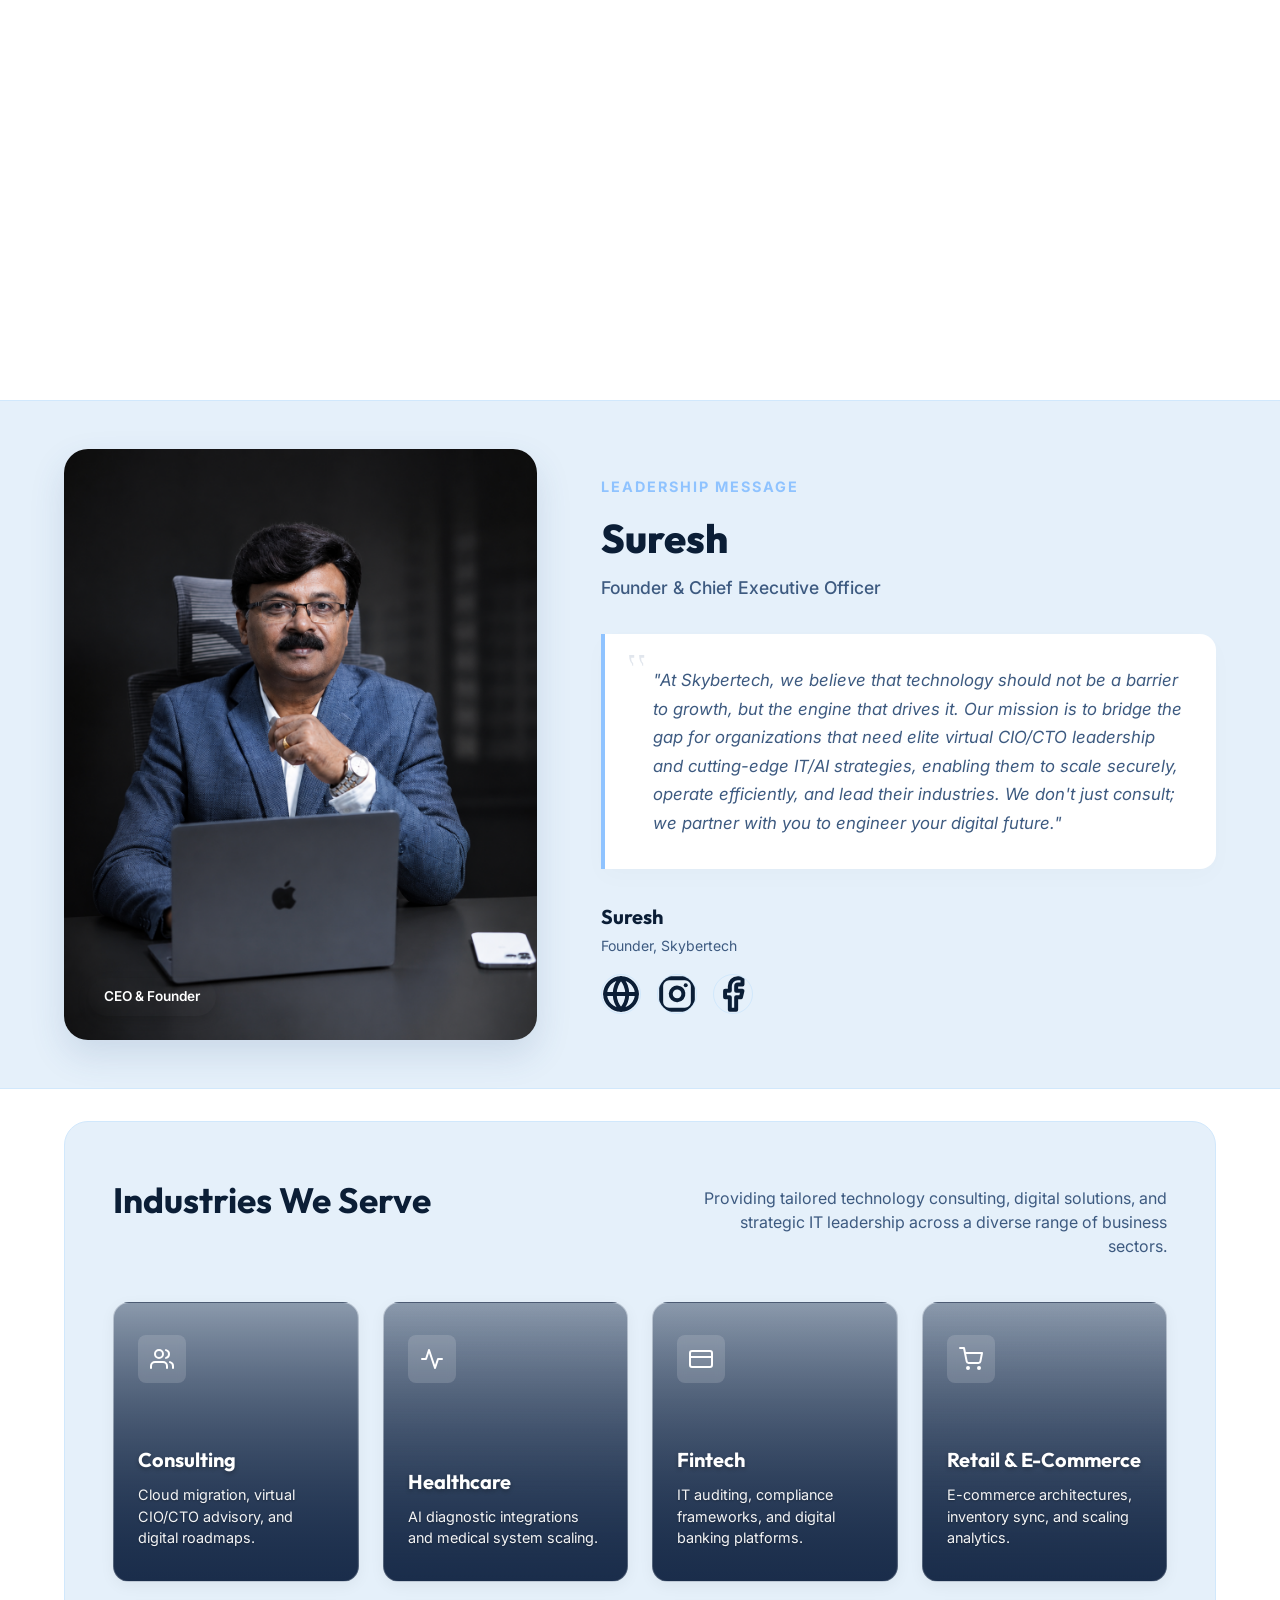
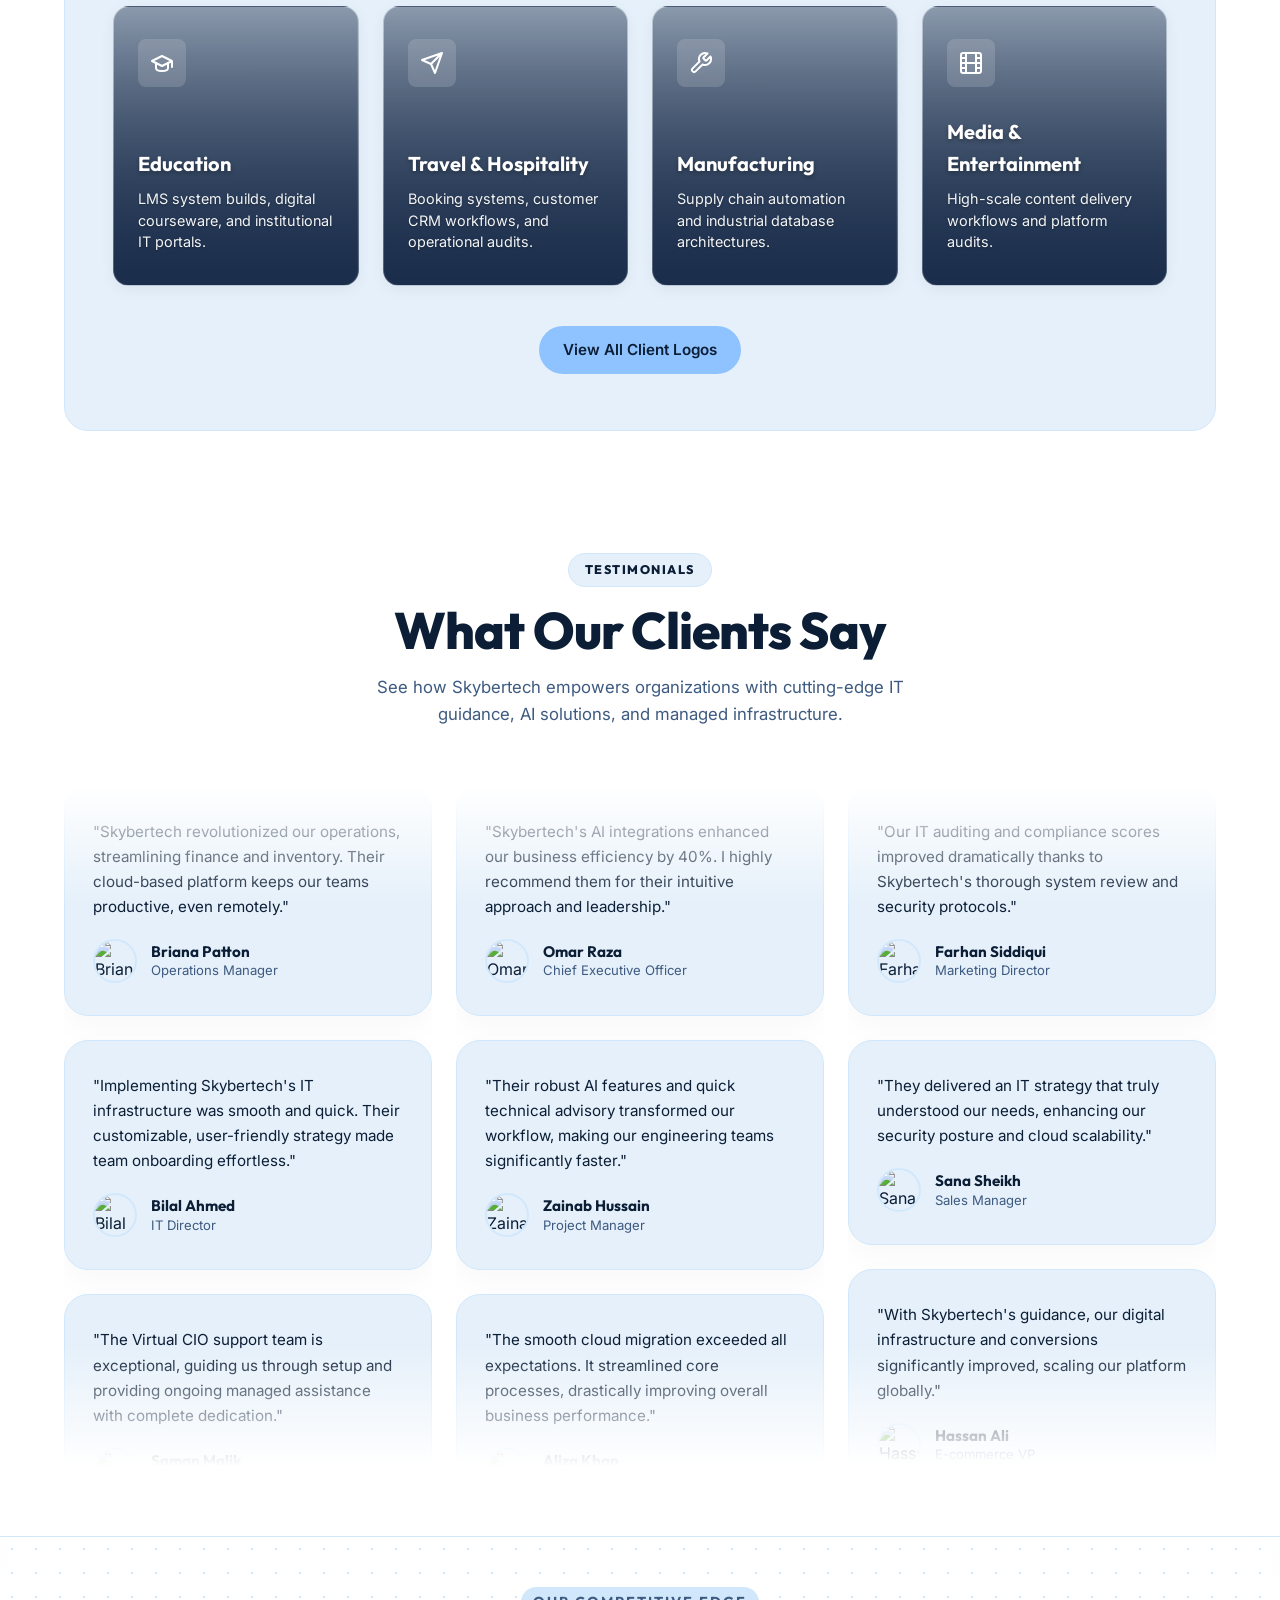
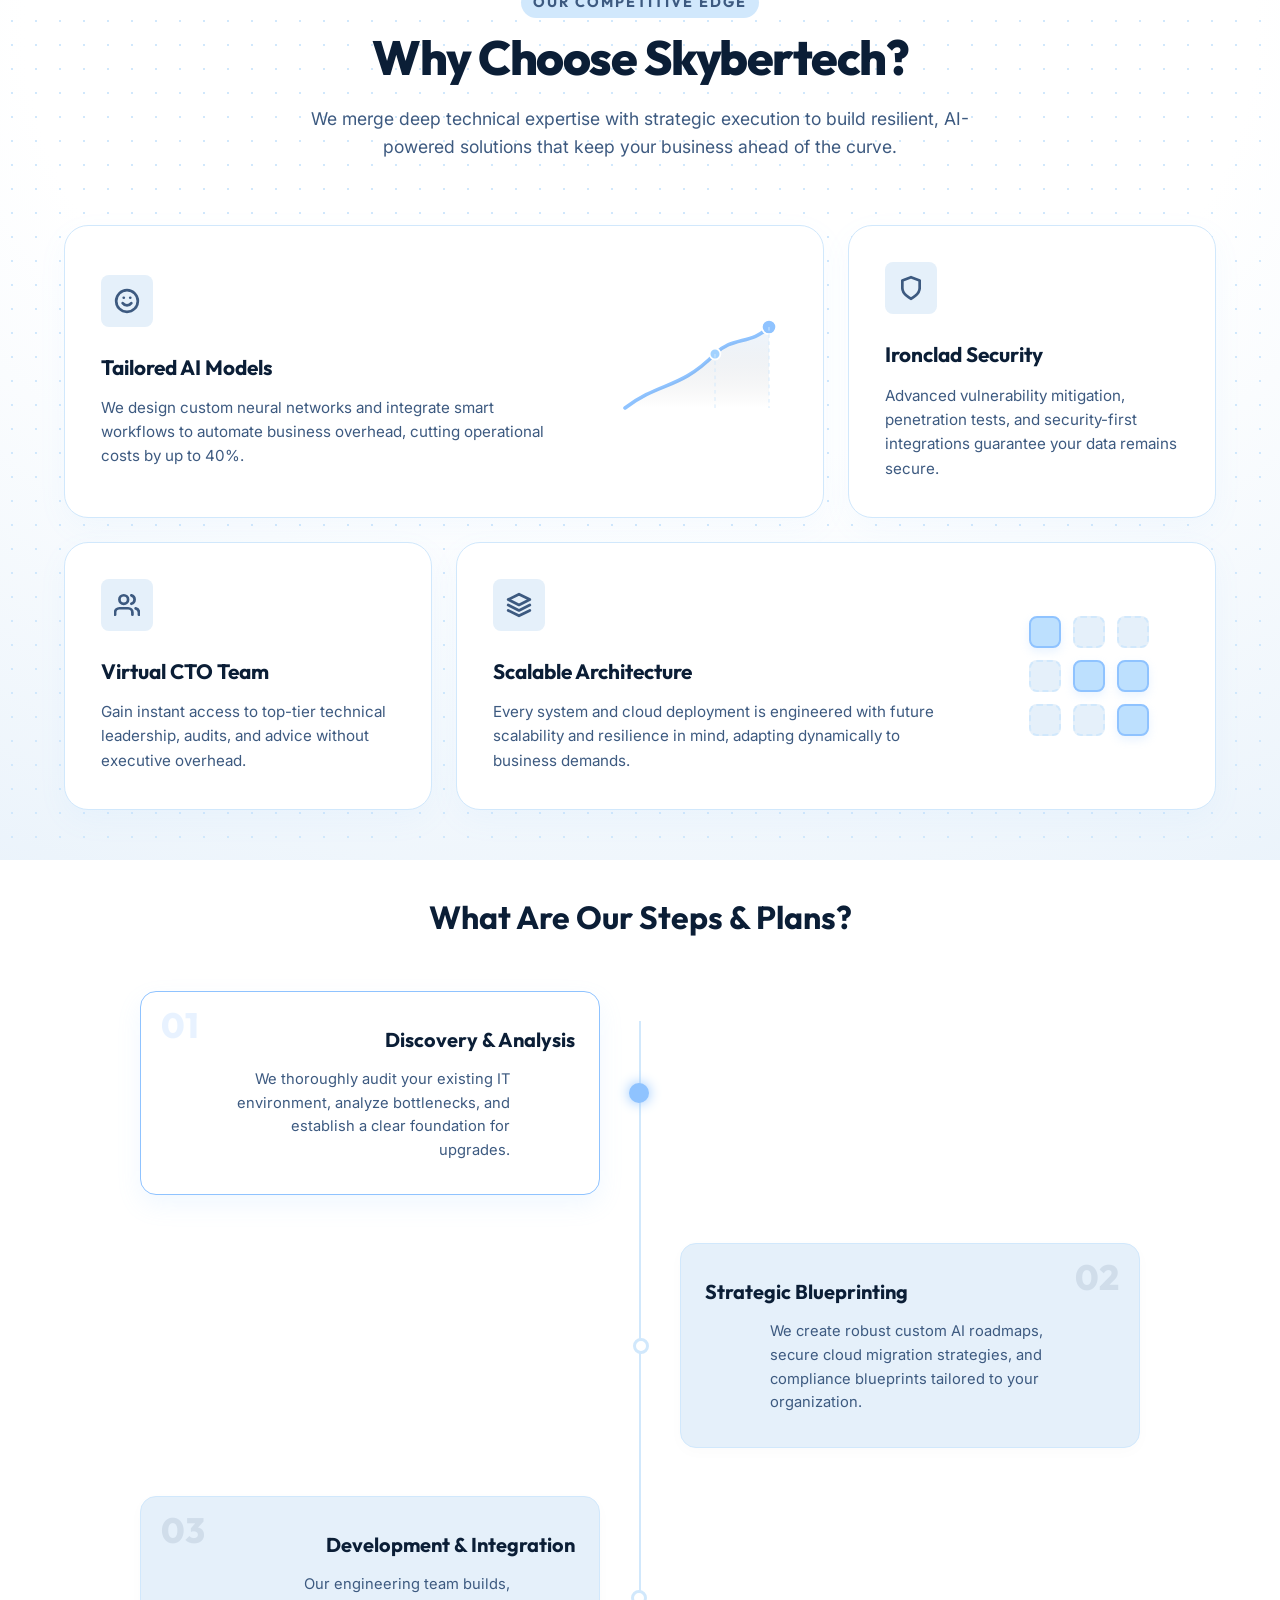
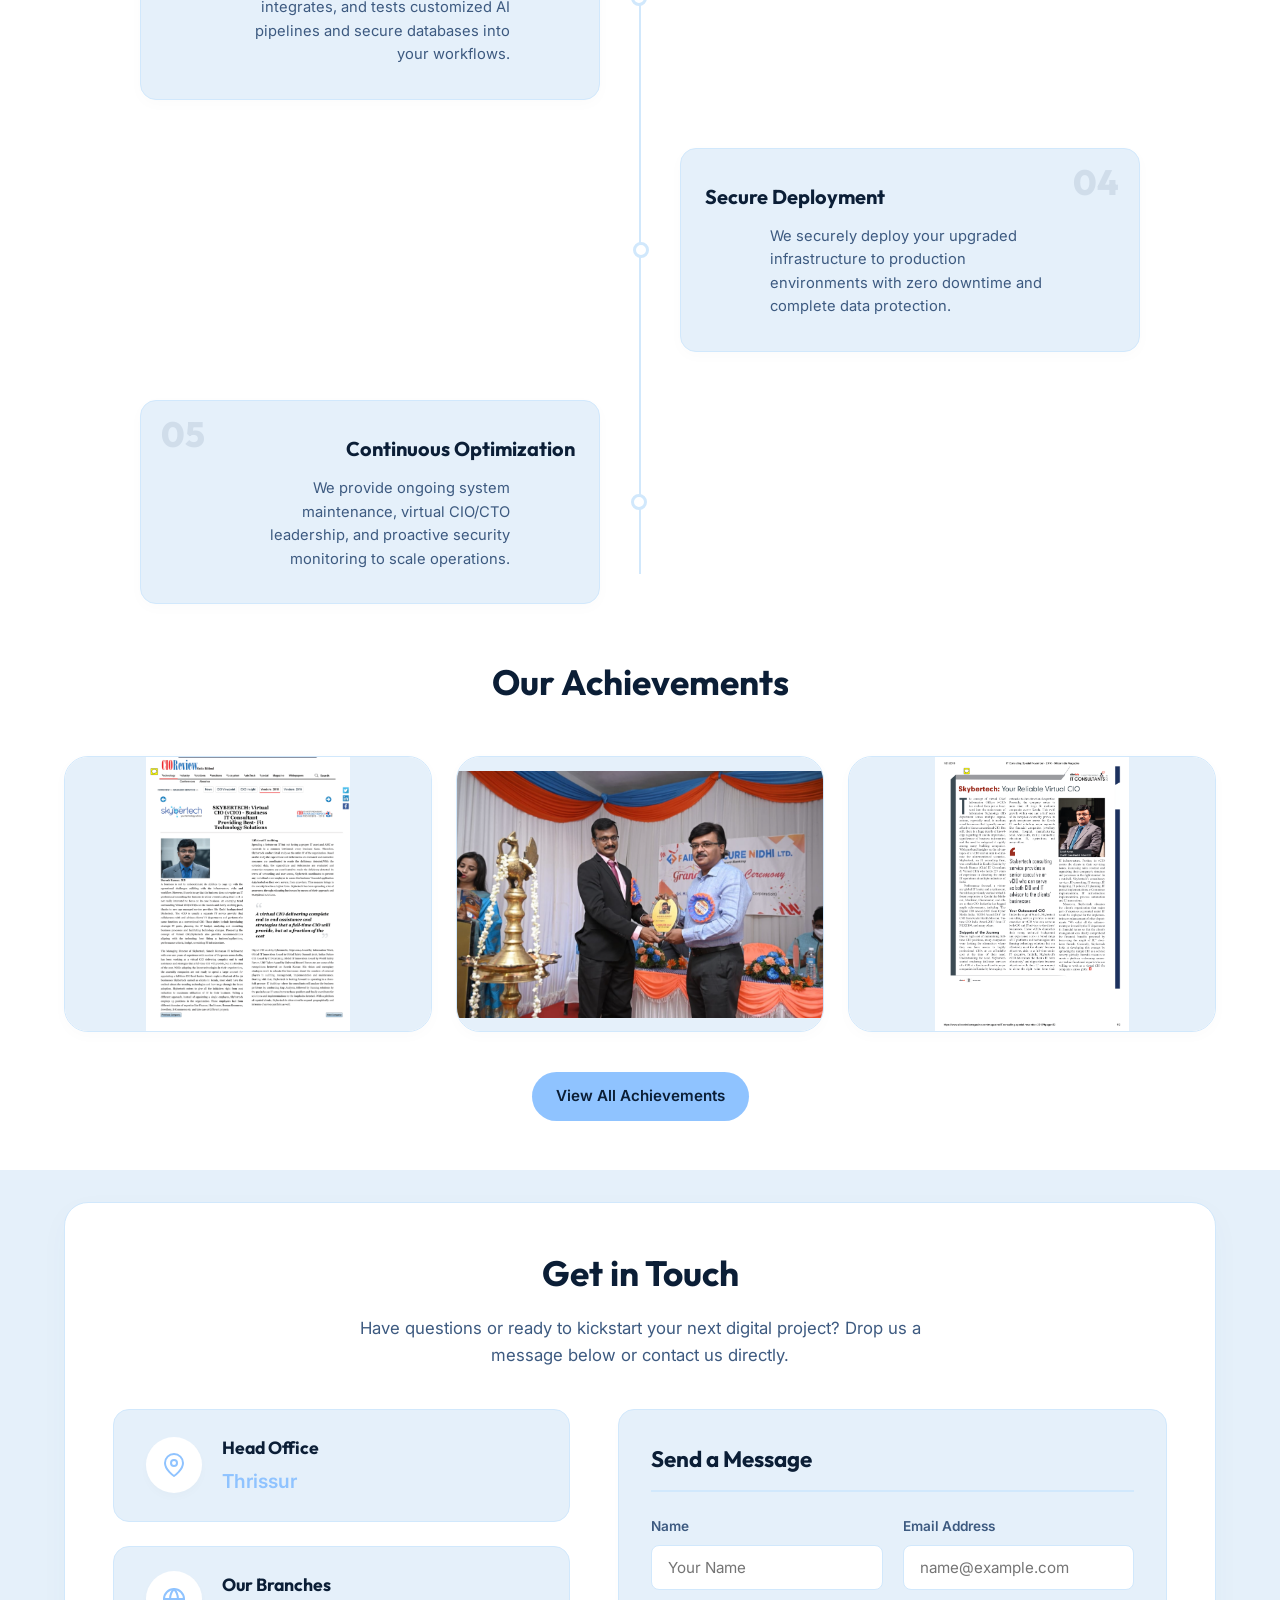
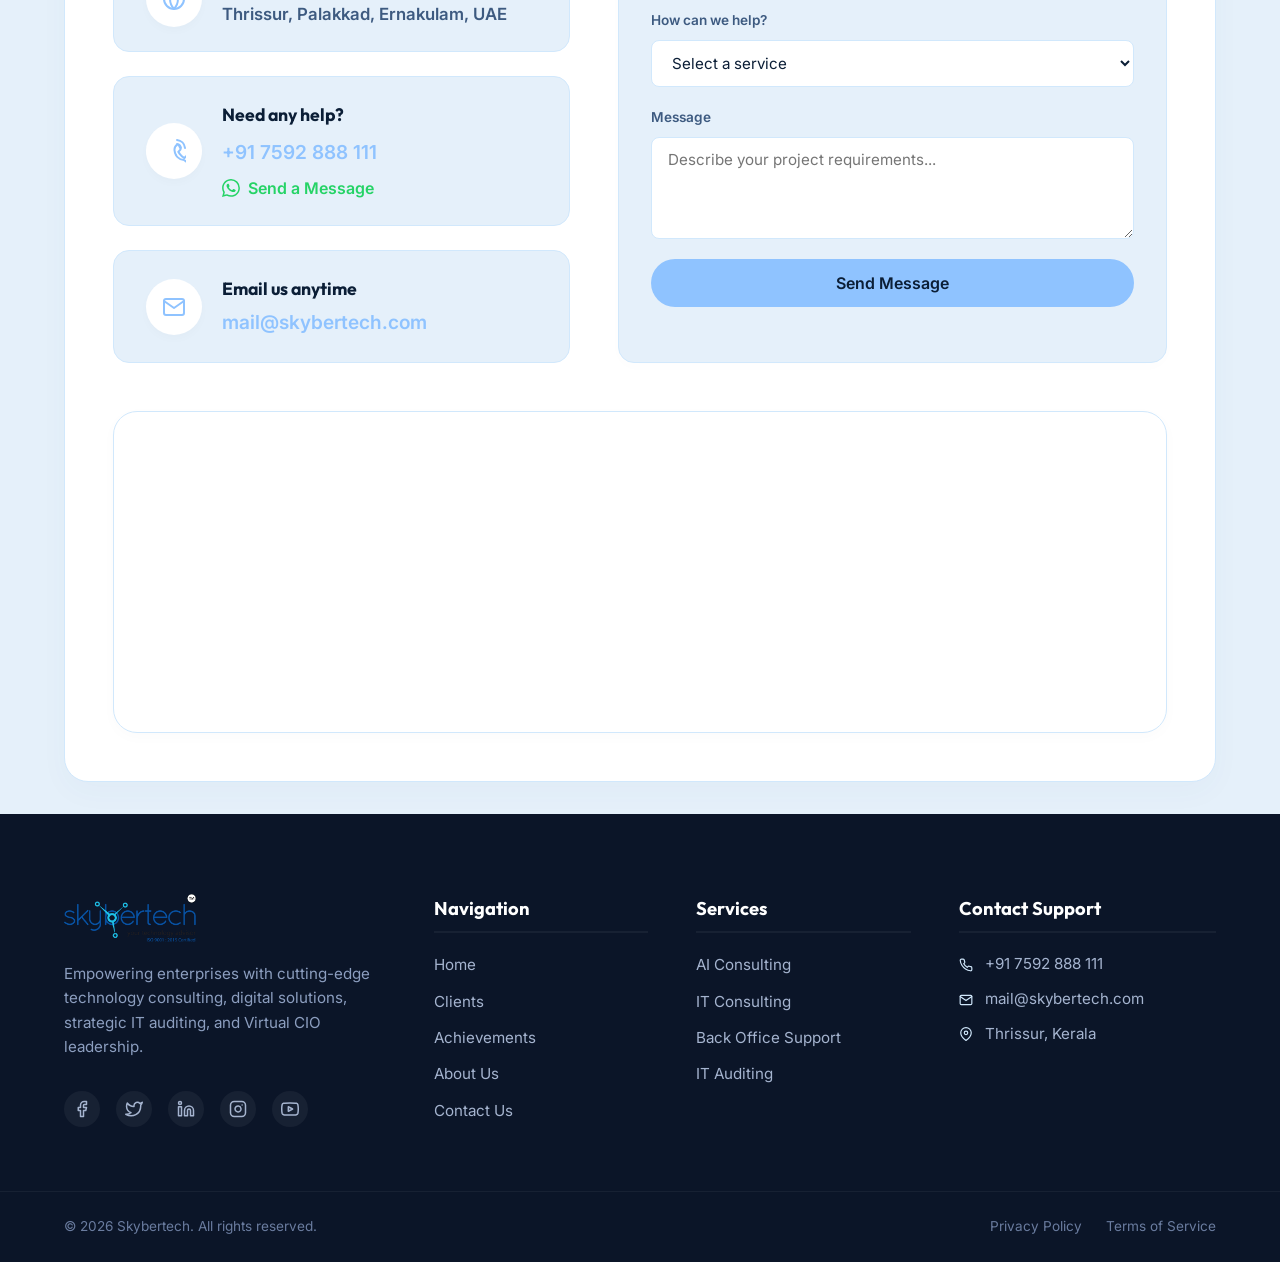
==== commit b7bfd4d9: "style: clean up index.html formatting" ====
--- a/index.html
+++ b/index.html
@@ -535,6 +535,304 @@
     </div>
   </section>
 
+  <!-- Testimonials Infinite Vertical Scroll Section -->
+  <section class="testimonials-section animate-fade" id="testimonials">
+    <div class="container testimonials-container">
+
+      <!-- Header -->
+      <div class="testimonials-header">
+        <span class="testimonials-badge">TESTIMONIALS</span>
+        <h2 class="testimonials-title">What Our Clients Say</h2>
+        <p class="testimonials-subtitle">
+          See how Skybertech empowers organizations with cutting-edge IT guidance, AI solutions, and managed
+          infrastructure.
+        </p>
+      </div>
+
+      <!-- 3-Column Vertical Infinite Scrolling Track -->
+      <div class="testimonials-columns-wrapper">
+        <div class="testimonials-top-fade"></div>
+        <div class="testimonials-bottom-fade"></div>
+
+        <div class="testimonials-grid">
+
+          <!-- Column 1 (All Screens) -->
+          <div class="testimonials-column col-fast">
+            <div class="testimonials-column-track">
+              <!-- Set 1 -->
+              <div class="testimonial-card">
+                <p class="testimonial-text">"Skybertech revolutionized our operations, streamlining finance and
+                  inventory. Their cloud-based platform keeps our teams productive, even remotely."</p>
+                <div class="testimonial-author">
+                  <img
+                    src="https://images.unsplash.com/photo-1573496359142-b8d87734a5a2?w=120&auto=format&fit=crop&q=80"
+                    alt="Briana Patton" class="author-avatar" loading="lazy">
+                  <div class="author-info">
+                    <h4 class="author-name">Briana Patton</h4>
+                    <p class="author-role">Operations Manager</p>
+                  </div>
+                </div>
+              </div>
+
+              <div class="testimonial-card">
+                <p class="testimonial-text">"Implementing Skybertech's IT infrastructure was smooth and quick. Their
+                  customizable, user-friendly strategy made team onboarding effortless."</p>
+                <div class="testimonial-author">
+                  <img src="https://images.unsplash.com/photo-1560250097-0b93528c311a?w=120&auto=format&fit=crop&q=80"
+                    alt="Bilal Ahmed" class="author-avatar" loading="lazy">
+                  <div class="author-info">
+                    <h4 class="author-name">Bilal Ahmed</h4>
+                    <p class="author-role">IT Director</p>
+                  </div>
+                </div>
+              </div>
+
+              <div class="testimonial-card">
+                <p class="testimonial-text">"The Virtual CIO support team is exceptional, guiding us through setup
+                  and providing ongoing managed assistance with complete dedication."</p>
+                <div class="testimonial-author">
+                  <img
+                    src="https://images.unsplash.com/photo-1580489944761-15a19d654956?w=120&auto=format&fit=crop&q=80"
+                    alt="Saman Malik" class="author-avatar" loading="lazy">
+                  <div class="author-info">
+                    <h4 class="author-name">Saman Malik</h4>
+                    <p class="author-role">Customer Support Lead</p>
+                  </div>
+                </div>
+              </div>
+
+              <!-- Duplicated Set 1 for Infinite Loop -->
+              <div class="testimonial-card" aria-hidden="true">
+                <p class="testimonial-text">"Skybertech revolutionized our operations, streamlining finance and
+                  inventory. Their cloud-based platform keeps our teams productive, even remotely."</p>
+                <div class="testimonial-author">
+                  <img
+                    src="https://images.unsplash.com/photo-1573496359142-b8d87734a5a2?w=120&auto=format&fit=crop&q=80"
+                    alt="Briana Patton" class="author-avatar" loading="lazy">
+                  <div class="author-info">
+                    <h4 class="author-name">Briana Patton</h4>
+                    <p class="author-role">Operations Manager</p>
+                  </div>
+                </div>
+              </div>
+
+              <div class="testimonial-card" aria-hidden="true">
+                <p class="testimonial-text">"Implementing Skybertech's IT infrastructure was smooth and quick. Their
+                  customizable, user-friendly strategy made team onboarding effortless."</p>
+                <div class="testimonial-author">
+                  <img src="https://images.unsplash.com/photo-1560250097-0b93528c311a?w=120&auto=format&fit=crop&q=80"
+                    alt="Bilal Ahmed" class="author-avatar" loading="lazy">
+                  <div class="author-info">
+                    <h4 class="author-name">Bilal Ahmed</h4>
+                    <p class="author-role">IT Director</p>
+                  </div>
+                </div>
+              </div>
+
+              <div class="testimonial-card" aria-hidden="true">
+                <p class="testimonial-text">"The Virtual CIO support team is exceptional, guiding us through setup
+                  and providing ongoing managed assistance with complete dedication."</p>
+                <div class="testimonial-author">
+                  <img
+                    src="https://images.unsplash.com/photo-1580489944761-15a19d654956?w=120&auto=format&fit=crop&q=80"
+                    alt="Saman Malik" class="author-avatar" loading="lazy">
+                  <div class="author-info">
+                    <h4 class="author-name">Saman Malik</h4>
+                    <p class="author-role">Customer Support Lead</p>
+                  </div>
+                </div>
+              </div>
+            </div>
+          </div>
+
+          <!-- Column 2 (Tablet & Desktop) -->
+          <div class="testimonials-column col-medium col-tablet-show">
+            <div class="testimonials-column-track">
+              <!-- Set 2 -->
+              <div class="testimonial-card">
+                <p class="testimonial-text">"Skybertech's AI integrations enhanced our business efficiency by 40%. I
+                  highly recommend them for their intuitive approach and leadership."</p>
+                <div class="testimonial-author">
+                  <img
+                    src="https://images.unsplash.com/photo-1534528741775-53994a69daeb?w=120&auto=format&fit=crop&q=80"
+                    alt="Omar Raza" class="author-avatar" loading="lazy">
+                  <div class="author-info">
+                    <h4 class="author-name">Omar Raza</h4>
+                    <p class="author-role">Chief Executive Officer</p>
+                  </div>
+                </div>
+              </div>
+
+              <div class="testimonial-card">
+                <p class="testimonial-text">"Their robust AI features and quick technical advisory transformed our
+                  workflow, making our engineering teams significantly faster."</p>
+                <div class="testimonial-author">
+                  <img
+                    src="https://images.unsplash.com/photo-1517841905240-472988babdf9?w=120&auto=format&fit=crop&q=80"
+                    alt="Zainab Hussain" class="author-avatar" loading="lazy">
+                  <div class="author-info">
+                    <h4 class="author-name">Zainab Hussain</h4>
+                    <p class="author-role">Project Manager</p>
+                  </div>
+                </div>
+              </div>
+
+              <div class="testimonial-card">
+                <p class="testimonial-text">"The smooth cloud migration exceeded all expectations. It streamlined
+                  core processes, drastically improving overall business performance."</p>
+                <div class="testimonial-author">
+                  <img src="https://images.unsplash.com/photo-1544005313-94ddf0286df2?w=120&auto=format&fit=crop&q=80"
+                    alt="Aliza Khan" class="author-avatar" loading="lazy">
+                  <div class="author-info">
+                    <h4 class="author-name">Aliza Khan</h4>
+                    <p class="author-role">Business Analyst</p>
+                  </div>
+                </div>
+              </div>
+
+              <!-- Duplicated Set 2 -->
+              <div class="testimonial-card" aria-hidden="true">
+                <p class="testimonial-text">"Skybertech's AI integrations enhanced our business efficiency by 40%. I
+                  highly recommend them for their intuitive approach and leadership."</p>
+                <div class="testimonial-author">
+                  <img
+                    src="https://images.unsplash.com/photo-1534528741775-53994a69daeb?w=120&auto=format&fit=crop&q=80"
+                    alt="Omar Raza" class="author-avatar" loading="lazy">
+                  <div class="author-info">
+                    <h4 class="author-name">Omar Raza</h4>
+                    <p class="author-role">Chief Executive Officer</p>
+                  </div>
+                </div>
+              </div>
+
+              <div class="testimonial-card" aria-hidden="true">
+                <p class="testimonial-text">"Their robust AI features and quick technical advisory transformed our
+                  workflow, making our engineering teams significantly faster."</p>
+                <div class="testimonial-author">
+                  <img
+                    src="https://images.unsplash.com/photo-1517841905240-472988babdf9?w=120&auto=format&fit=crop&q=80"
+                    alt="Zainab Hussain" class="author-avatar" loading="lazy">
+                  <div class="author-info">
+                    <h4 class="author-name">Zainab Hussain</h4>
+                    <p class="author-role">Project Manager</p>
+                  </div>
+                </div>
+              </div>
+
+              <div class="testimonial-card" aria-hidden="true">
+                <p class="testimonial-text">"The smooth cloud migration exceeded all expectations. It streamlined
+                  core processes, drastically improving overall business performance."</p>
+                <div class="testimonial-author">
+                  <img src="https://images.unsplash.com/photo-1544005313-94ddf0286df2?w=120&auto=format&fit=crop&q=80"
+                    alt="Aliza Khan" class="author-avatar" loading="lazy">
+                  <div class="author-info">
+                    <h4 class="author-name">Aliza Khan</h4>
+                    <p class="author-role">Business Analyst</p>
+                  </div>
+                </div>
+              </div>
+            </div>
+          </div>
+
+          <!-- Column 3 (Desktop Only) -->
+          <div class="testimonials-column col-slow col-desktop-show">
+            <div class="testimonials-column-track">
+              <!-- Set 3 -->
+              <div class="testimonial-card">
+                <p class="testimonial-text">"Our IT auditing and compliance scores improved dramatically thanks to
+                  Skybertech's thorough system review and security protocols."</p>
+                <div class="testimonial-author">
+                  <img
+                    src="https://images.unsplash.com/photo-1507003211169-0a1dd7228f2d?w=120&auto=format&fit=crop&q=80"
+                    alt="Farhan Siddiqui" class="author-avatar" loading="lazy">
+                  <div class="author-info">
+                    <h4 class="author-name">Farhan Siddiqui</h4>
+                    <p class="author-role">Marketing Director</p>
+                  </div>
+                </div>
+              </div>
+
+              <div class="testimonial-card">
+                <p class="testimonial-text">"They delivered an IT strategy that truly understood our needs,
+                  enhancing our security posture and cloud scalability."</p>
+                <div class="testimonial-author">
+                  <img
+                    src="https://images.unsplash.com/photo-1573497019940-1c28c88b4f3e?w=120&auto=format&fit=crop&q=80"
+                    alt="Sana Sheikh" class="author-avatar" loading="lazy">
+                  <div class="author-info">
+                    <h4 class="author-name">Sana Sheikh</h4>
+                    <p class="author-role">Sales Manager</p>
+                  </div>
+                </div>
+              </div>
+
+              <div class="testimonial-card">
+                <p class="testimonial-text">"With Skybertech's guidance, our digital infrastructure and conversions
+                  significantly improved, scaling our platform globally."</p>
+                <div class="testimonial-author">
+                  <img
+                    src="https://images.unsplash.com/photo-1500648767791-00dcc994a43e?w=120&auto=format&fit=crop&q=80"
+                    alt="Hassan Ali" class="author-avatar" loading="lazy">
+                  <div class="author-info">
+                    <h4 class="author-name">Hassan Ali</h4>
+                    <p class="author-role">E-commerce VP</p>
+                  </div>
+                </div>
+              </div>
+
+              <!-- Duplicated Set 3 -->
+              <div class="testimonial-card" aria-hidden="true">
+                <p class="testimonial-text">"Our IT auditing and compliance scores improved dramatically thanks to
+                  Skybertech's thorough system review and security protocols."</p>
+                <div class="testimonial-author">
+                  <img
+                    src="https://images.unsplash.com/photo-1507003211169-0a1dd7228f2d?w=120&auto=format&fit=crop&q=80"
+                    alt="Farhan Siddiqui" class="author-avatar" loading="lazy">
+                  <div class="author-info">
+                    <h4 class="author-name">Farhan Siddiqui</h4>
+                    <p class="author-role">Marketing Director</p>
+                  </div>
+                </div>
+              </div>
+
+              <div class="testimonial-card" aria-hidden="true">
+                <p class="testimonial-text">"They delivered an IT strategy that truly understood our needs,
+                  enhancing our security posture and cloud scalability."</p>
+                <div class="testimonial-author">
+                  <img
+                    src="https://images.unsplash.com/photo-1573497019940-1c28c88b4f3e?w=120&auto=format&fit=crop&q=80"
+                    alt="Sana Sheikh" class="author-avatar" loading="lazy">
+                  <div class="author-info">
+                    <h4 class="author-name">Sana Sheikh</h4>
+                    <p class="author-role">Sales Manager</p>
+                  </div>
+                </div>
+              </div>
+
+              <div class="testimonial-card" aria-hidden="true">
+                <p class="testimonial-text">"With Skybertech's guidance, our digital infrastructure and conversions
+                  significantly improved, scaling our platform globally."</p>
+                <div class="testimonial-author">
+                  <img
+                    src="https://images.unsplash.com/photo-1500648767791-00dcc994a43e?w=120&auto=format&fit=crop&q=80"
+                    alt="Hassan Ali" class="author-avatar" loading="lazy">
+                  <div class="author-info">
+                    <h4 class="author-name">Hassan Ali</h4>
+                    <p class="author-role">E-commerce VP</p>
+                  </div>
+                </div>
+              </div>
+            </div>
+          </div>
+
+        </div>
+      </div>
+
+    </div>
+  </section>
+
+
+
 
 
 
@@ -728,87 +1026,7 @@
     </div>
   </section>
 
-  <!-- Additional Reliance & Virtual CTO Leadership Sections -->
-  <section class="additional-reliance-section animate-fade"
-    style="padding: 80px 0; background-color: var(--bg-primary);">
-    <div class="container">
-
-      <!-- Why rely on SKYBERTECH? -->
-      <div class="it-section-header animate-fade visible">
-        <span
-          style="display: block; font-size: 0.9rem; font-weight: 600; text-transform: uppercase; letter-spacing: 0.1em; color: var(--text-muted); margin-bottom: 8px; text-align: center;">Leading
-          Business Solution</span>
-        <h2
-          style="font-size: 2.2rem; font-weight: 700; color: var(--text-main); text-align: center; margin-bottom: 24px; font-family: var(--font-heading);">
-          Why rely on SKYBERTECH?</h2>
-      </div>
-
-      <div class="it-reliance-container animate-fade visible">
-        <div class="it-reliance-left">
-          <h3
-            style="font-size: 1.5rem; font-weight: 600; color: var(--text-main); margin-bottom: 16px; font-family: var(--font-heading);">
-            A Trusted Partner Since 2016</h3>
-          <p>Skybertech brings to the table professionals with a deep understanding of the nuances and dynamics of the
-            global business environment and the IT landscape. Skybertech which came into being in 2016, was founded
-            and
-            led by Suresh Kumar, a veteran in IT development who has headed the IT department of several
-            Multi-National
-            Companies.</p>
-        </div>
-        <div class="it-reliance-right">
-          <p>Skybertech had its origins from the deep understanding and observations of Suresh Kumar of how many
-            organizations relied blindly on external vendors to make recommendations on critical equipment and
-            software.
-          </p>
-          <p>The enhancements to the IT infrastructure of many corporate companies were entrusted to low level IT
-            employees lacking the level of understanding and experience to take key decisions that would have
-            far-reaching consequences. The damages caused by both these instances have been a major factor in bringing
-            down many progressive organizations.</p>
-        </div>
-      </div>
-
-      <!-- Who Manages your IT Infrastructure? -->
-
-
-      <div class="it-management-container animate-fade visible">
-        <div class="it-management-question-box">
-          <div class="it-management-question-icon">?</div>
-          <p class="it-management-question-text">Question is, how will you manage your IT, Data and Technology
-            infrastructure without the services of a Chief Technology Officer or Chief Information Officer – whom you
-            cannot afford?</p>
-        </div>
-        <div class="it-management-grid">
-          <div class="it-management-info">
-            <h4
-              style="font-size: 1.3rem; font-weight: 600; color: var(--text-main); margin-bottom: 12px; font-family: var(--font-heading);">
-              The Answer is Skybertech</h4>
-            <p>We provide the services your need and act as your <strong>VIRTUAL CTO / CIO</strong>.</p>
-            <p>We bring you the top-quality support, the technology expertise, and the business acumen – to drive your
-              organization ahead and beat the competition. With our professorial advice, you can accelerate your
-              business with the right technology planning and strategy.</p>
-          </div>
-          <div class="it-management-card">
-            <h4
-              style="font-size: 1.3rem; font-weight: 600; color: var(--text-main); margin-bottom: 12px; font-family: var(--font-heading);">
-              Flexible Capacities</h4>
-            <p>As your virtual CIO / CTO, we act in many capacities for your organization. Our services range from
-              full
-              functional leadership through to retained advisor. Our services can include, but may not be limited to
-              Information Technology leadership or turnaround strategy development, Independent technology advice or
-              being part of your Executive team.</p>
-            <div class="it-management-feature">
-              <svg xmlns="http://www.w3.org/2000/svg" width="18" height="18" viewBox="0 0 24 24" fill="none"
-                stroke="currentColor" stroke-width="2.5" stroke-linecap="round" stroke-linejoin="round">
-                <polyline points="20 6 9 17 4 12"></polyline>
-              </svg>
-              <span>We can follow a predefined service plan or a service on an on-need basis.</span>
-            </div>
-          </div>
-        </div>
-      </div>
-
-    </div>
-  </section>
+
   <!-- Contact Section -->
   <section class="contact-section" id="contact">
     <div class="container">
@@ -962,251 +1180,6 @@
   </section>
 
 
-
-  <!-- Testimonials Infinite Vertical Scroll Section -->
-  <section class="testimonials-section animate-fade" id="testimonials">
-    <div class="container testimonials-container">
-      
-      <!-- Header -->
-      <div class="testimonials-header">
-        <span class="testimonials-badge">TESTIMONIALS</span>
-        <h2 class="testimonials-title">What Our Clients Say</h2>
-        <p class="testimonials-subtitle">
-          See how Skybertech empowers organizations with cutting-edge IT guidance, AI solutions, and managed infrastructure.
-        </p>
-      </div>
-
-      <!-- 3-Column Vertical Infinite Scrolling Track -->
-      <div class="testimonials-columns-wrapper">
-        <div class="testimonials-top-fade"></div>
-        <div class="testimonials-bottom-fade"></div>
-
-        <div class="testimonials-grid">
-          
-          <!-- Column 1 (All Screens) -->
-          <div class="testimonials-column col-fast">
-            <div class="testimonials-column-track">
-              <!-- Set 1 -->
-              <div class="testimonial-card">
-                <p class="testimonial-text">"Skybertech revolutionized our operations, streamlining finance and inventory. Their cloud-based platform keeps our teams productive, even remotely."</p>
-                <div class="testimonial-author">
-                  <img src="https://images.unsplash.com/photo-1573496359142-b8d87734a5a2?w=120&auto=format&fit=crop&q=80" alt="Briana Patton" class="author-avatar" loading="lazy">
-                  <div class="author-info">
-                    <h4 class="author-name">Briana Patton</h4>
-                    <p class="author-role">Operations Manager</p>
-                  </div>
-                </div>
-              </div>
-
-              <div class="testimonial-card">
-                <p class="testimonial-text">"Implementing Skybertech's IT infrastructure was smooth and quick. Their customizable, user-friendly strategy made team onboarding effortless."</p>
-                <div class="testimonial-author">
-                  <img src="https://images.unsplash.com/photo-1560250097-0b93528c311a?w=120&auto=format&fit=crop&q=80" alt="Bilal Ahmed" class="author-avatar" loading="lazy">
-                  <div class="author-info">
-                    <h4 class="author-name">Bilal Ahmed</h4>
-                    <p class="author-role">IT Director</p>
-                  </div>
-                </div>
-              </div>
-
-              <div class="testimonial-card">
-                <p class="testimonial-text">"The Virtual CIO support team is exceptional, guiding us through setup and providing ongoing managed assistance with complete dedication."</p>
-                <div class="testimonial-author">
-                  <img src="https://images.unsplash.com/photo-1580489944761-15a19d654956?w=120&auto=format&fit=crop&q=80" alt="Saman Malik" class="author-avatar" loading="lazy">
-                  <div class="author-info">
-                    <h4 class="author-name">Saman Malik</h4>
-                    <p class="author-role">Customer Support Lead</p>
-                  </div>
-                </div>
-              </div>
-
-              <!-- Duplicated Set 1 for Infinite Loop -->
-              <div class="testimonial-card" aria-hidden="true">
-                <p class="testimonial-text">"Skybertech revolutionized our operations, streamlining finance and inventory. Their cloud-based platform keeps our teams productive, even remotely."</p>
-                <div class="testimonial-author">
-                  <img src="https://images.unsplash.com/photo-1573496359142-b8d87734a5a2?w=120&auto=format&fit=crop&q=80" alt="Briana Patton" class="author-avatar" loading="lazy">
-                  <div class="author-info">
-                    <h4 class="author-name">Briana Patton</h4>
-                    <p class="author-role">Operations Manager</p>
-                  </div>
-                </div>
-              </div>
-
-              <div class="testimonial-card" aria-hidden="true">
-                <p class="testimonial-text">"Implementing Skybertech's IT infrastructure was smooth and quick. Their customizable, user-friendly strategy made team onboarding effortless."</p>
-                <div class="testimonial-author">
-                  <img src="https://images.unsplash.com/photo-1560250097-0b93528c311a?w=120&auto=format&fit=crop&q=80" alt="Bilal Ahmed" class="author-avatar" loading="lazy">
-                  <div class="author-info">
-                    <h4 class="author-name">Bilal Ahmed</h4>
-                    <p class="author-role">IT Director</p>
-                  </div>
-                </div>
-              </div>
-
-              <div class="testimonial-card" aria-hidden="true">
-                <p class="testimonial-text">"The Virtual CIO support team is exceptional, guiding us through setup and providing ongoing managed assistance with complete dedication."</p>
-                <div class="testimonial-author">
-                  <img src="https://images.unsplash.com/photo-1580489944761-15a19d654956?w=120&auto=format&fit=crop&q=80" alt="Saman Malik" class="author-avatar" loading="lazy">
-                  <div class="author-info">
-                    <h4 class="author-name">Saman Malik</h4>
-                    <p class="author-role">Customer Support Lead</p>
-                  </div>
-                </div>
-              </div>
-            </div>
-          </div>
-
-          <!-- Column 2 (Tablet & Desktop) -->
-          <div class="testimonials-column col-medium col-tablet-show">
-            <div class="testimonials-column-track">
-              <!-- Set 2 -->
-              <div class="testimonial-card">
-                <p class="testimonial-text">"Skybertech's AI integrations enhanced our business efficiency by 40%. I highly recommend them for their intuitive approach and leadership."</p>
-                <div class="testimonial-author">
-                  <img src="https://images.unsplash.com/photo-1534528741775-53994a69daeb?w=120&auto=format&fit=crop&q=80" alt="Omar Raza" class="author-avatar" loading="lazy">
-                  <div class="author-info">
-                    <h4 class="author-name">Omar Raza</h4>
-                    <p class="author-role">Chief Executive Officer</p>
-                  </div>
-                </div>
-              </div>
-
-              <div class="testimonial-card">
-                <p class="testimonial-text">"Their robust AI features and quick technical advisory transformed our workflow, making our engineering teams significantly faster."</p>
-                <div class="testimonial-author">
-                  <img src="https://images.unsplash.com/photo-1517841905240-472988babdf9?w=120&auto=format&fit=crop&q=80" alt="Zainab Hussain" class="author-avatar" loading="lazy">
-                  <div class="author-info">
-                    <h4 class="author-name">Zainab Hussain</h4>
-                    <p class="author-role">Project Manager</p>
-                  </div>
-                </div>
-              </div>
-
-              <div class="testimonial-card">
-                <p class="testimonial-text">"The smooth cloud migration exceeded all expectations. It streamlined core processes, drastically improving overall business performance."</p>
-                <div class="testimonial-author">
-                  <img src="https://images.unsplash.com/photo-1544005313-94ddf0286df2?w=120&auto=format&fit=crop&q=80" alt="Aliza Khan" class="author-avatar" loading="lazy">
-                  <div class="author-info">
-                    <h4 class="author-name">Aliza Khan</h4>
-                    <p class="author-role">Business Analyst</p>
-                  </div>
-                </div>
-              </div>
-
-              <!-- Duplicated Set 2 -->
-              <div class="testimonial-card" aria-hidden="true">
-                <p class="testimonial-text">"Skybertech's AI integrations enhanced our business efficiency by 40%. I highly recommend them for their intuitive approach and leadership."</p>
-                <div class="testimonial-author">
-                  <img src="https://images.unsplash.com/photo-1534528741775-53994a69daeb?w=120&auto=format&fit=crop&q=80" alt="Omar Raza" class="author-avatar" loading="lazy">
-                  <div class="author-info">
-                    <h4 class="author-name">Omar Raza</h4>
-                    <p class="author-role">Chief Executive Officer</p>
-                  </div>
-                </div>
-              </div>
-
-              <div class="testimonial-card" aria-hidden="true">
-                <p class="testimonial-text">"Their robust AI features and quick technical advisory transformed our workflow, making our engineering teams significantly faster."</p>
-                <div class="testimonial-author">
-                  <img src="https://images.unsplash.com/photo-1517841905240-472988babdf9?w=120&auto=format&fit=crop&q=80" alt="Zainab Hussain" class="author-avatar" loading="lazy">
-                  <div class="author-info">
-                    <h4 class="author-name">Zainab Hussain</h4>
-                    <p class="author-role">Project Manager</p>
-                  </div>
-                </div>
-              </div>
-
-              <div class="testimonial-card" aria-hidden="true">
-                <p class="testimonial-text">"The smooth cloud migration exceeded all expectations. It streamlined core processes, drastically improving overall business performance."</p>
-                <div class="testimonial-author">
-                  <img src="https://images.unsplash.com/photo-1544005313-94ddf0286df2?w=120&auto=format&fit=crop&q=80" alt="Aliza Khan" class="author-avatar" loading="lazy">
-                  <div class="author-info">
-                    <h4 class="author-name">Aliza Khan</h4>
-                    <p class="author-role">Business Analyst</p>
-                  </div>
-                </div>
-              </div>
-            </div>
-          </div>
-
-          <!-- Column 3 (Desktop Only) -->
-          <div class="testimonials-column col-slow col-desktop-show">
-            <div class="testimonials-column-track">
-              <!-- Set 3 -->
-              <div class="testimonial-card">
-                <p class="testimonial-text">"Our IT auditing and compliance scores improved dramatically thanks to Skybertech's thorough system review and security protocols."</p>
-                <div class="testimonial-author">
-                  <img src="https://images.unsplash.com/photo-1507003211169-0a1dd7228f2d?w=120&auto=format&fit=crop&q=80" alt="Farhan Siddiqui" class="author-avatar" loading="lazy">
-                  <div class="author-info">
-                    <h4 class="author-name">Farhan Siddiqui</h4>
-                    <p class="author-role">Marketing Director</p>
-                  </div>
-                </div>
-              </div>
-
-              <div class="testimonial-card">
-                <p class="testimonial-text">"They delivered an IT strategy that truly understood our needs, enhancing our security posture and cloud scalability."</p>
-                <div class="testimonial-author">
-                  <img src="https://images.unsplash.com/photo-1573497019940-1c28c88b4f3e?w=120&auto=format&fit=crop&q=80" alt="Sana Sheikh" class="author-avatar" loading="lazy">
-                  <div class="author-info">
-                    <h4 class="author-name">Sana Sheikh</h4>
-                    <p class="author-role">Sales Manager</p>
-                  </div>
-                </div>
-              </div>
-
-              <div class="testimonial-card">
-                <p class="testimonial-text">"With Skybertech's guidance, our digital infrastructure and conversions significantly improved, scaling our platform globally."</p>
-                <div class="testimonial-author">
-                  <img src="https://images.unsplash.com/photo-1500648767791-00dcc994a43e?w=120&auto=format&fit=crop&q=80" alt="Hassan Ali" class="author-avatar" loading="lazy">
-                  <div class="author-info">
-                    <h4 class="author-name">Hassan Ali</h4>
-                    <p class="author-role">E-commerce VP</p>
-                  </div>
-                </div>
-              </div>
-
-              <!-- Duplicated Set 3 -->
-              <div class="testimonial-card" aria-hidden="true">
-                <p class="testimonial-text">"Our IT auditing and compliance scores improved dramatically thanks to Skybertech's thorough system review and security protocols."</p>
-                <div class="testimonial-author">
-                  <img src="https://images.unsplash.com/photo-1507003211169-0a1dd7228f2d?w=120&auto=format&fit=crop&q=80" alt="Farhan Siddiqui" class="author-avatar" loading="lazy">
-                  <div class="author-info">
-                    <h4 class="author-name">Farhan Siddiqui</h4>
-                    <p class="author-role">Marketing Director</p>
-                  </div>
-                </div>
-              </div>
-
-              <div class="testimonial-card" aria-hidden="true">
-                <p class="testimonial-text">"They delivered an IT strategy that truly understood our needs, enhancing our security posture and cloud scalability."</p>
-                <div class="testimonial-author">
-                  <img src="https://images.unsplash.com/photo-1573497019940-1c28c88b4f3e?w=120&auto=format&fit=crop&q=80" alt="Sana Sheikh" class="author-avatar" loading="lazy">
-                  <div class="author-info">
-                    <h4 class="author-name">Sana Sheikh</h4>
-                    <p class="author-role">Sales Manager</p>
-                  </div>
-                </div>
-              </div>
-
-              <div class="testimonial-card" aria-hidden="true">
-                <p class="testimonial-text">"With Skybertech's guidance, our digital infrastructure and conversions significantly improved, scaling our platform globally."</p>
-                <div class="testimonial-author">
-                  <img src="https://images.unsplash.com/photo-1500648767791-00dcc994a43e?w=120&auto=format&fit=crop&q=80" alt="Hassan Ali" class="author-avatar" loading="lazy">
-                  <div class="author-info">
-                    <h4 class="author-name">Hassan Ali</h4>
-                    <p class="author-role">E-commerce VP</p>
-                  </div>
-                </div>
-              </div>
-            </div>
-          </div>
-
-        </div>
-      </div>
-
-    </div>
-  </section>
 
 
 
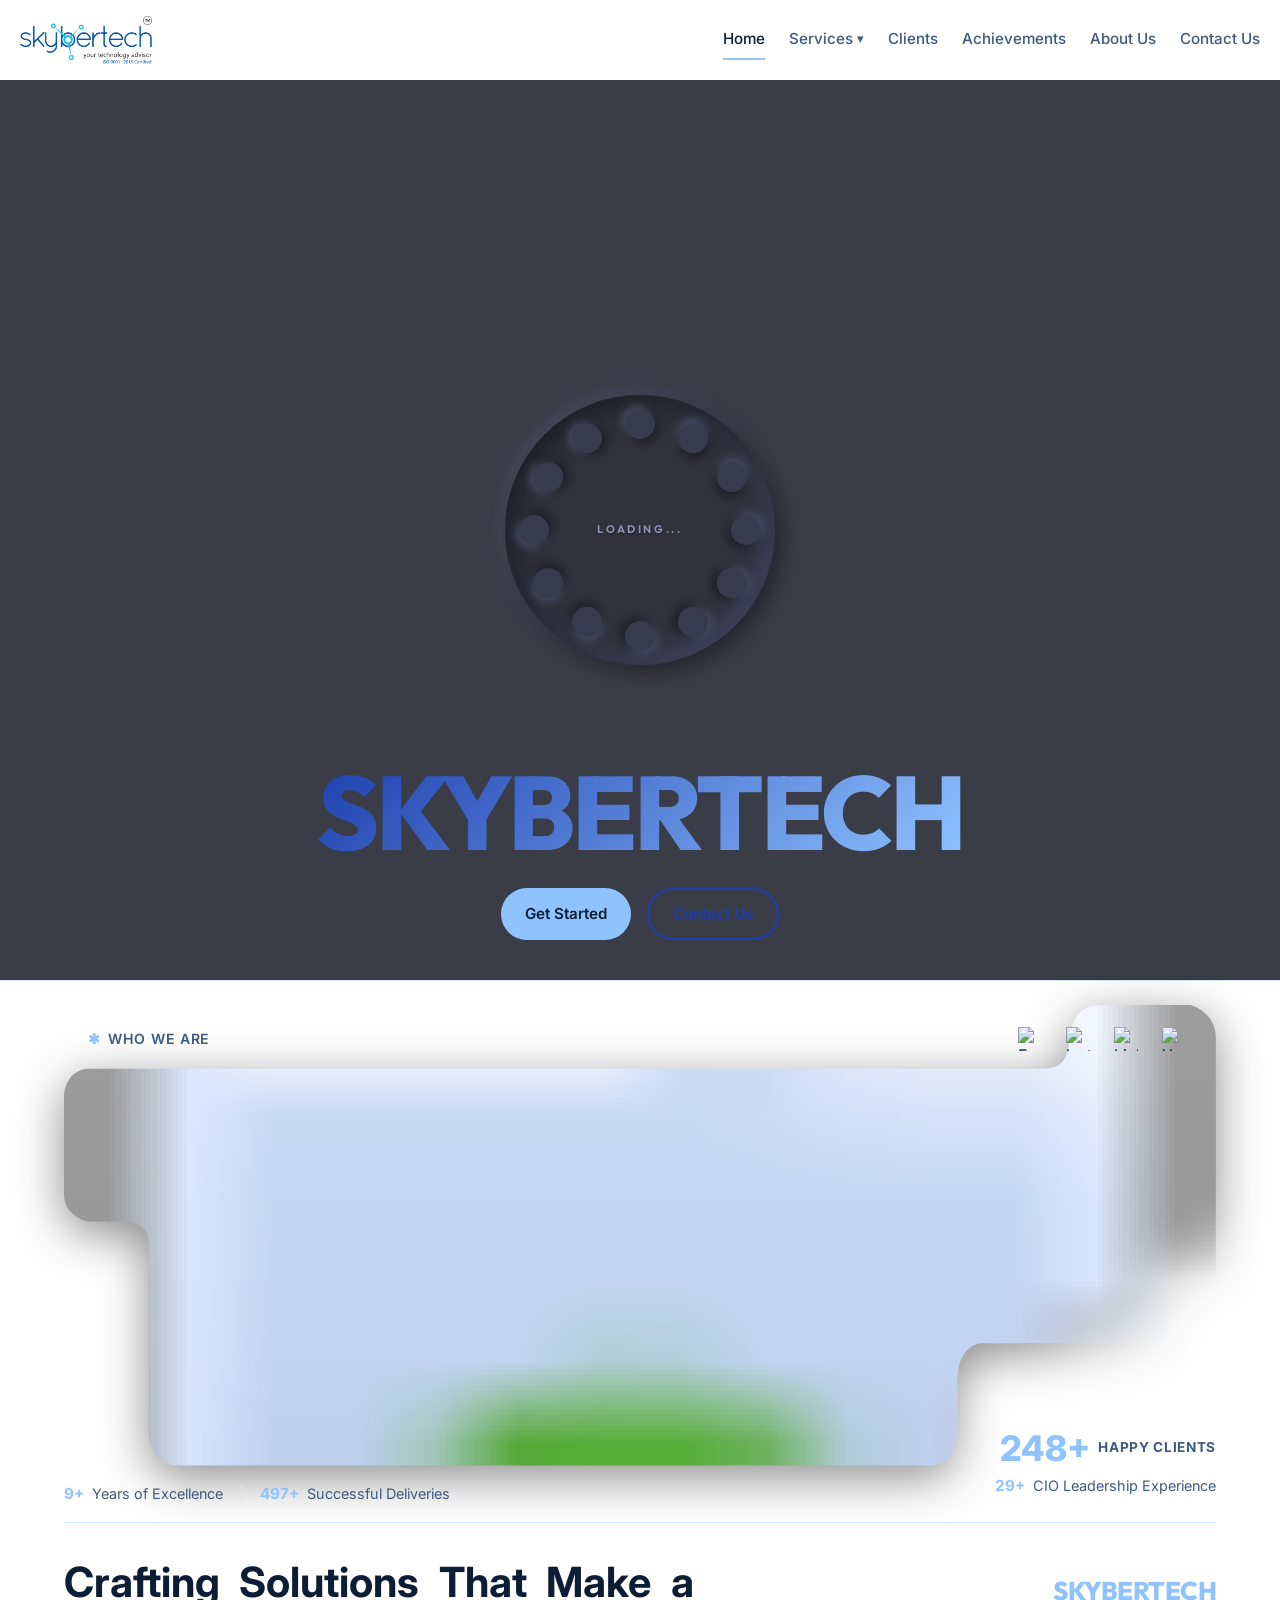
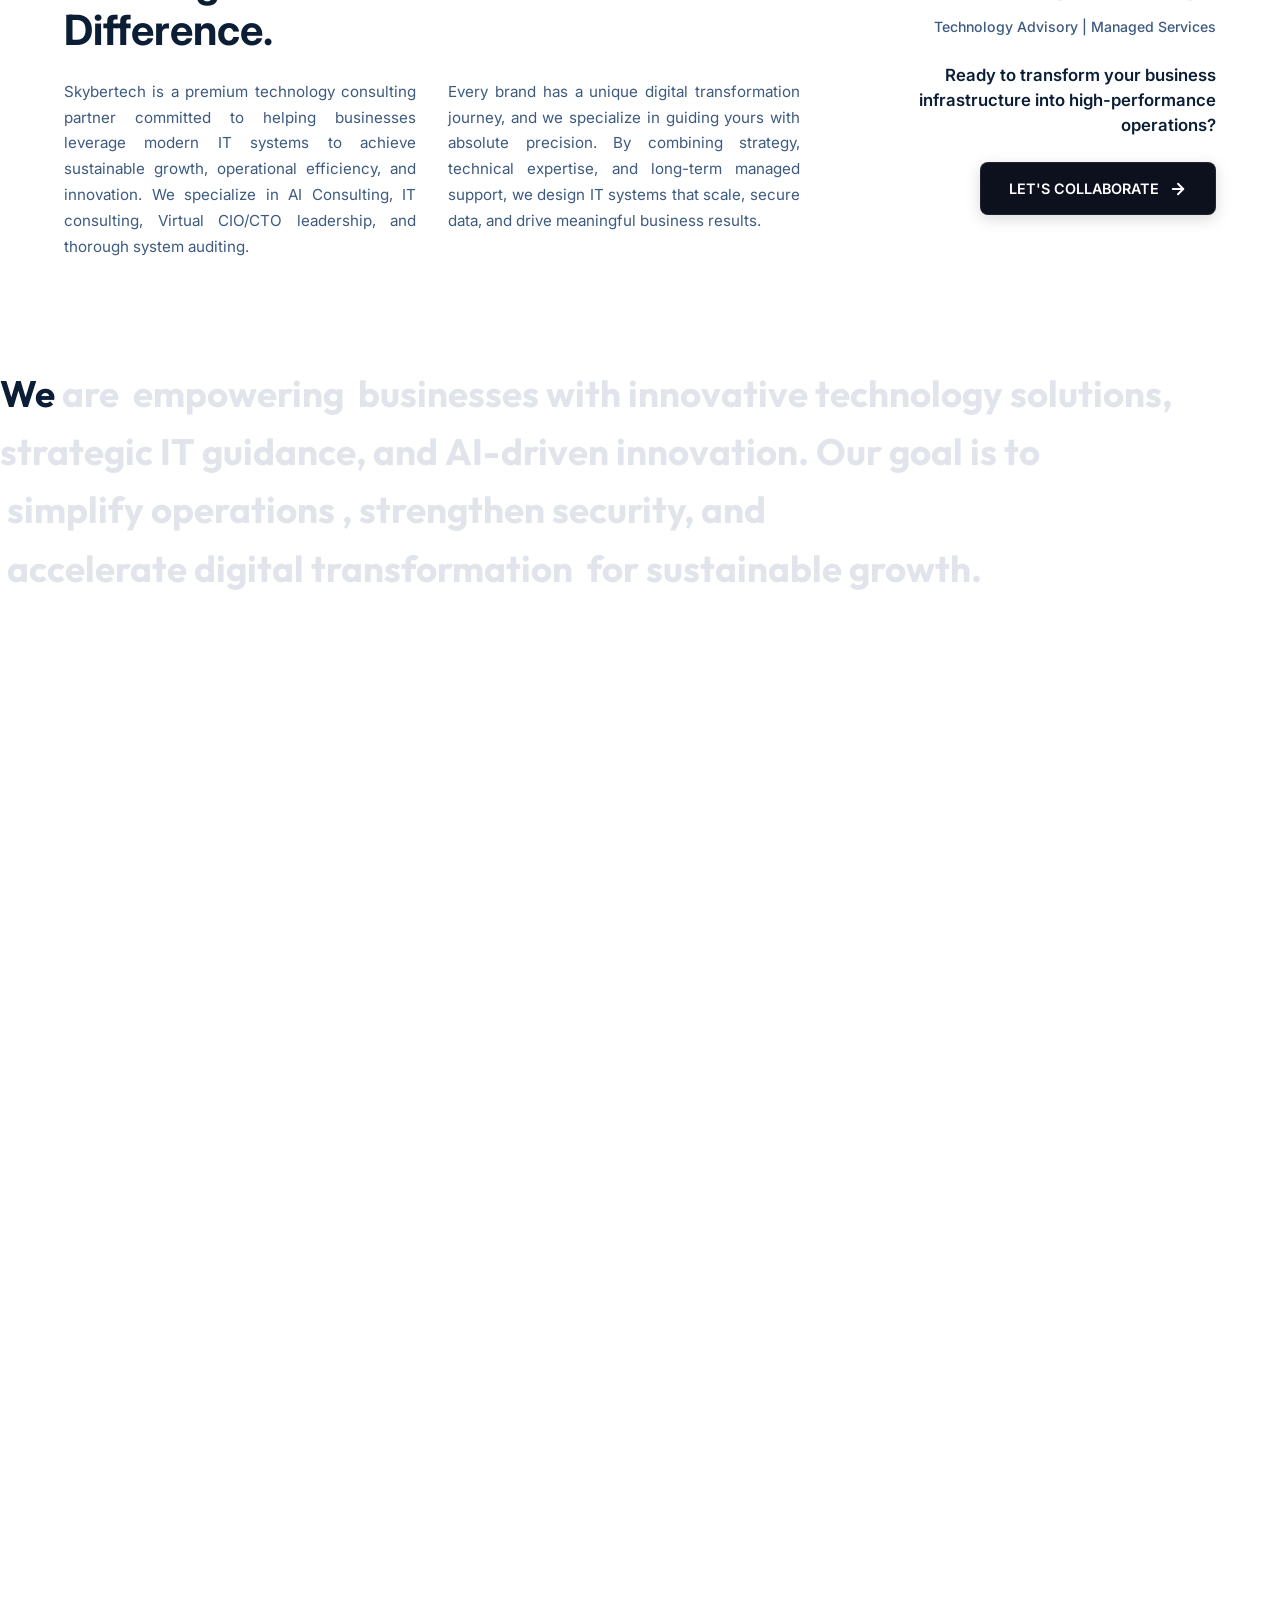
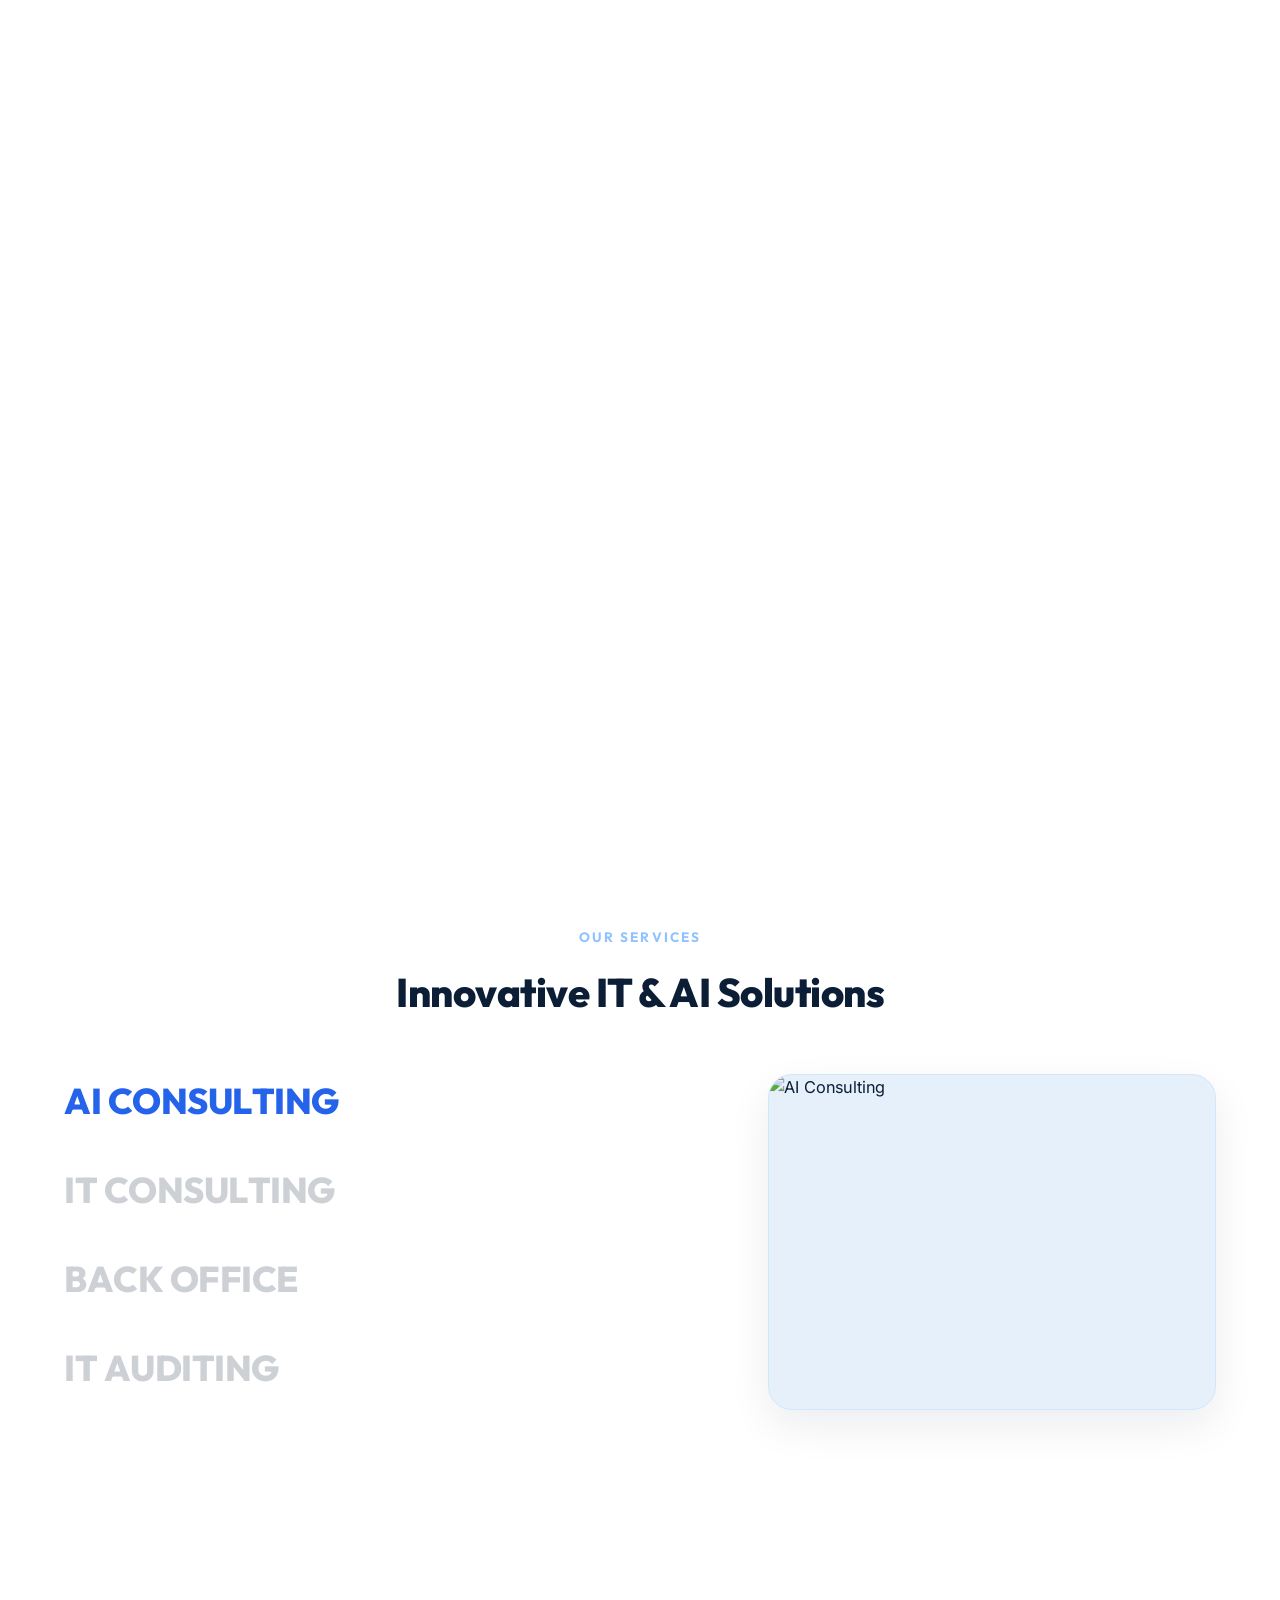
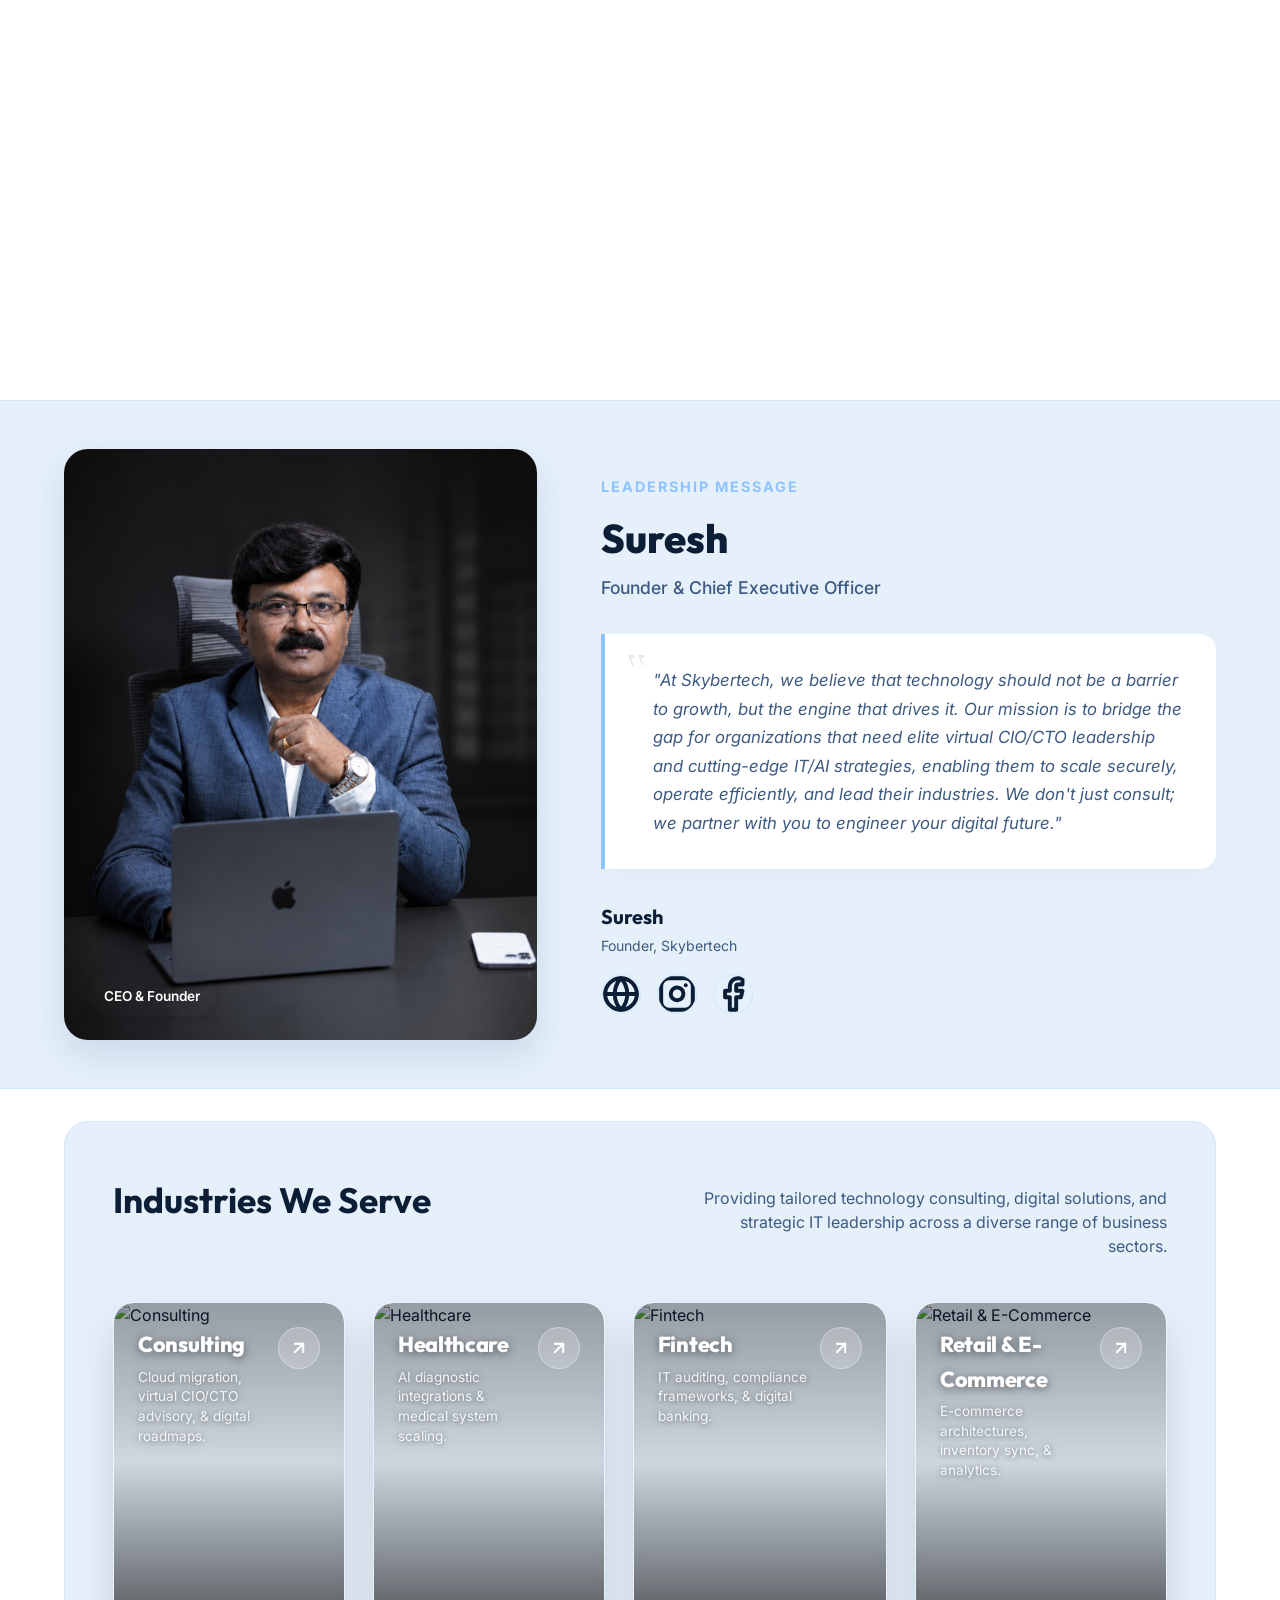
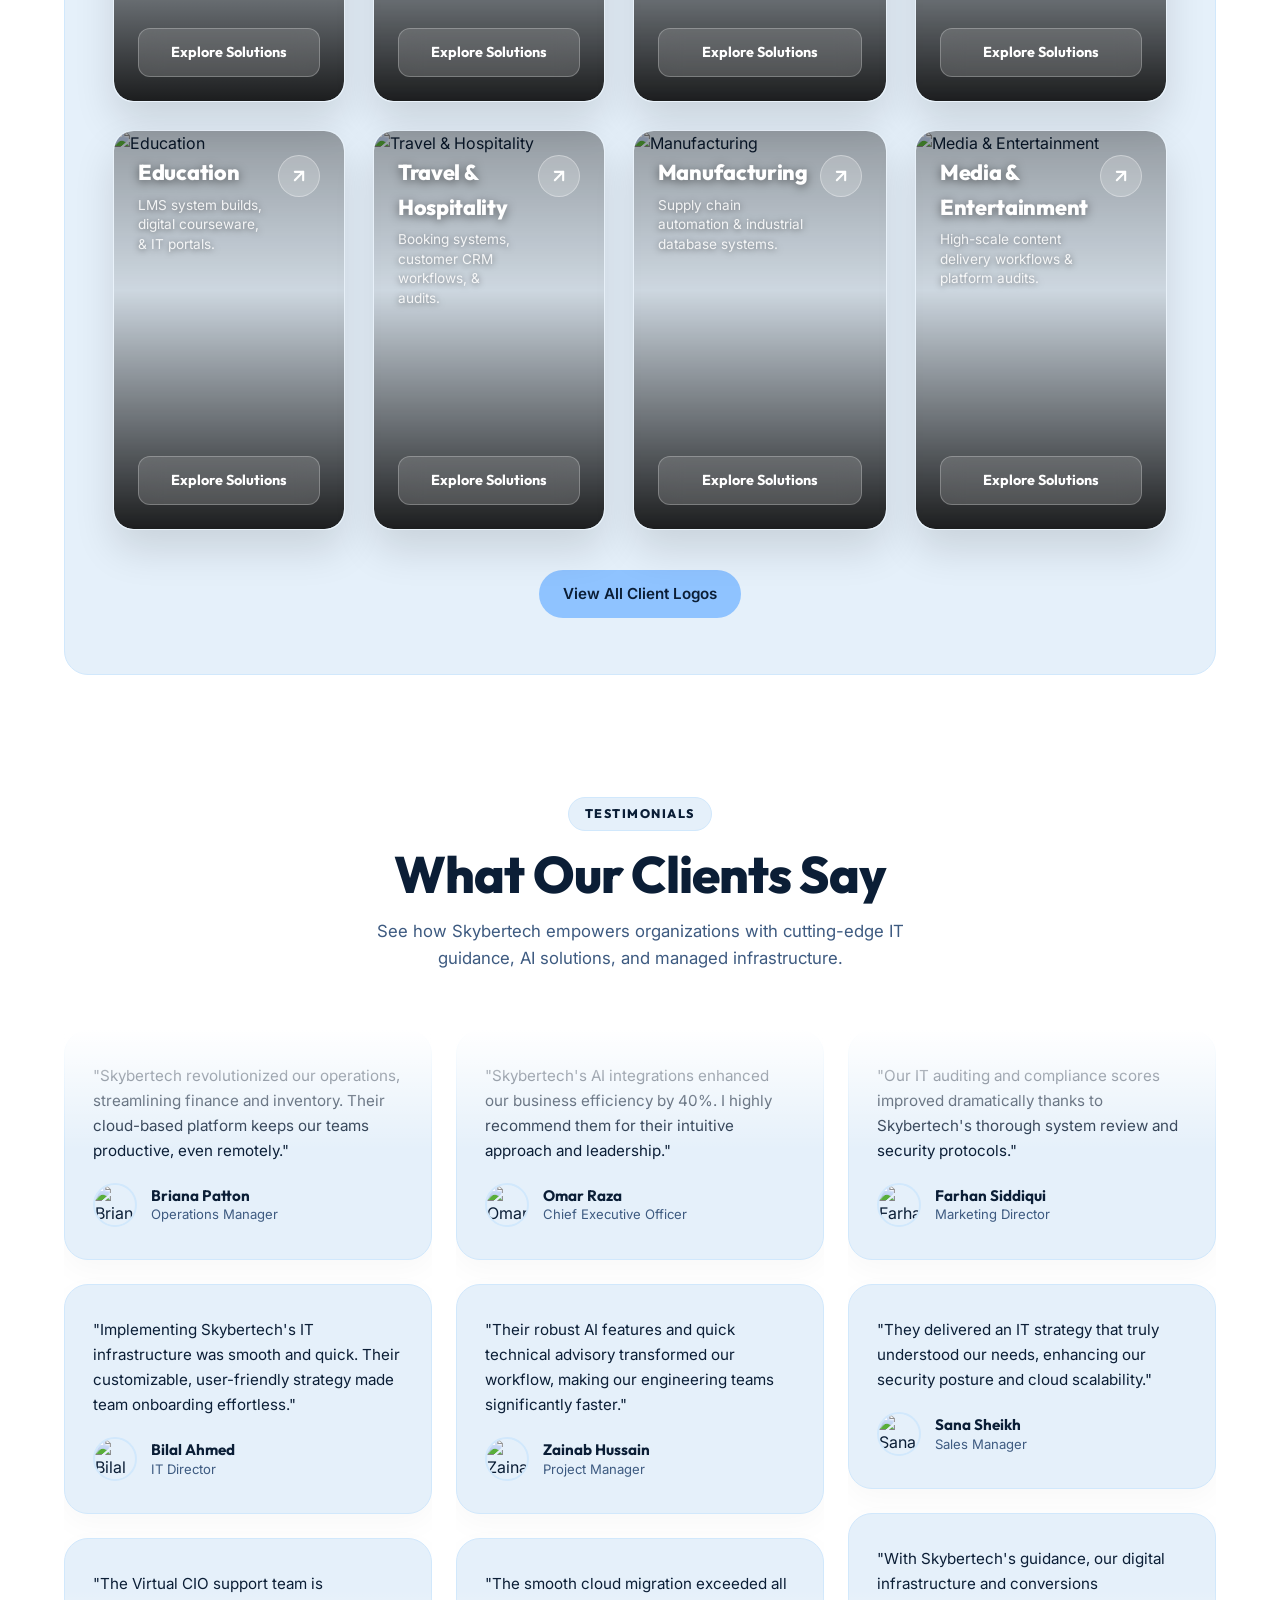
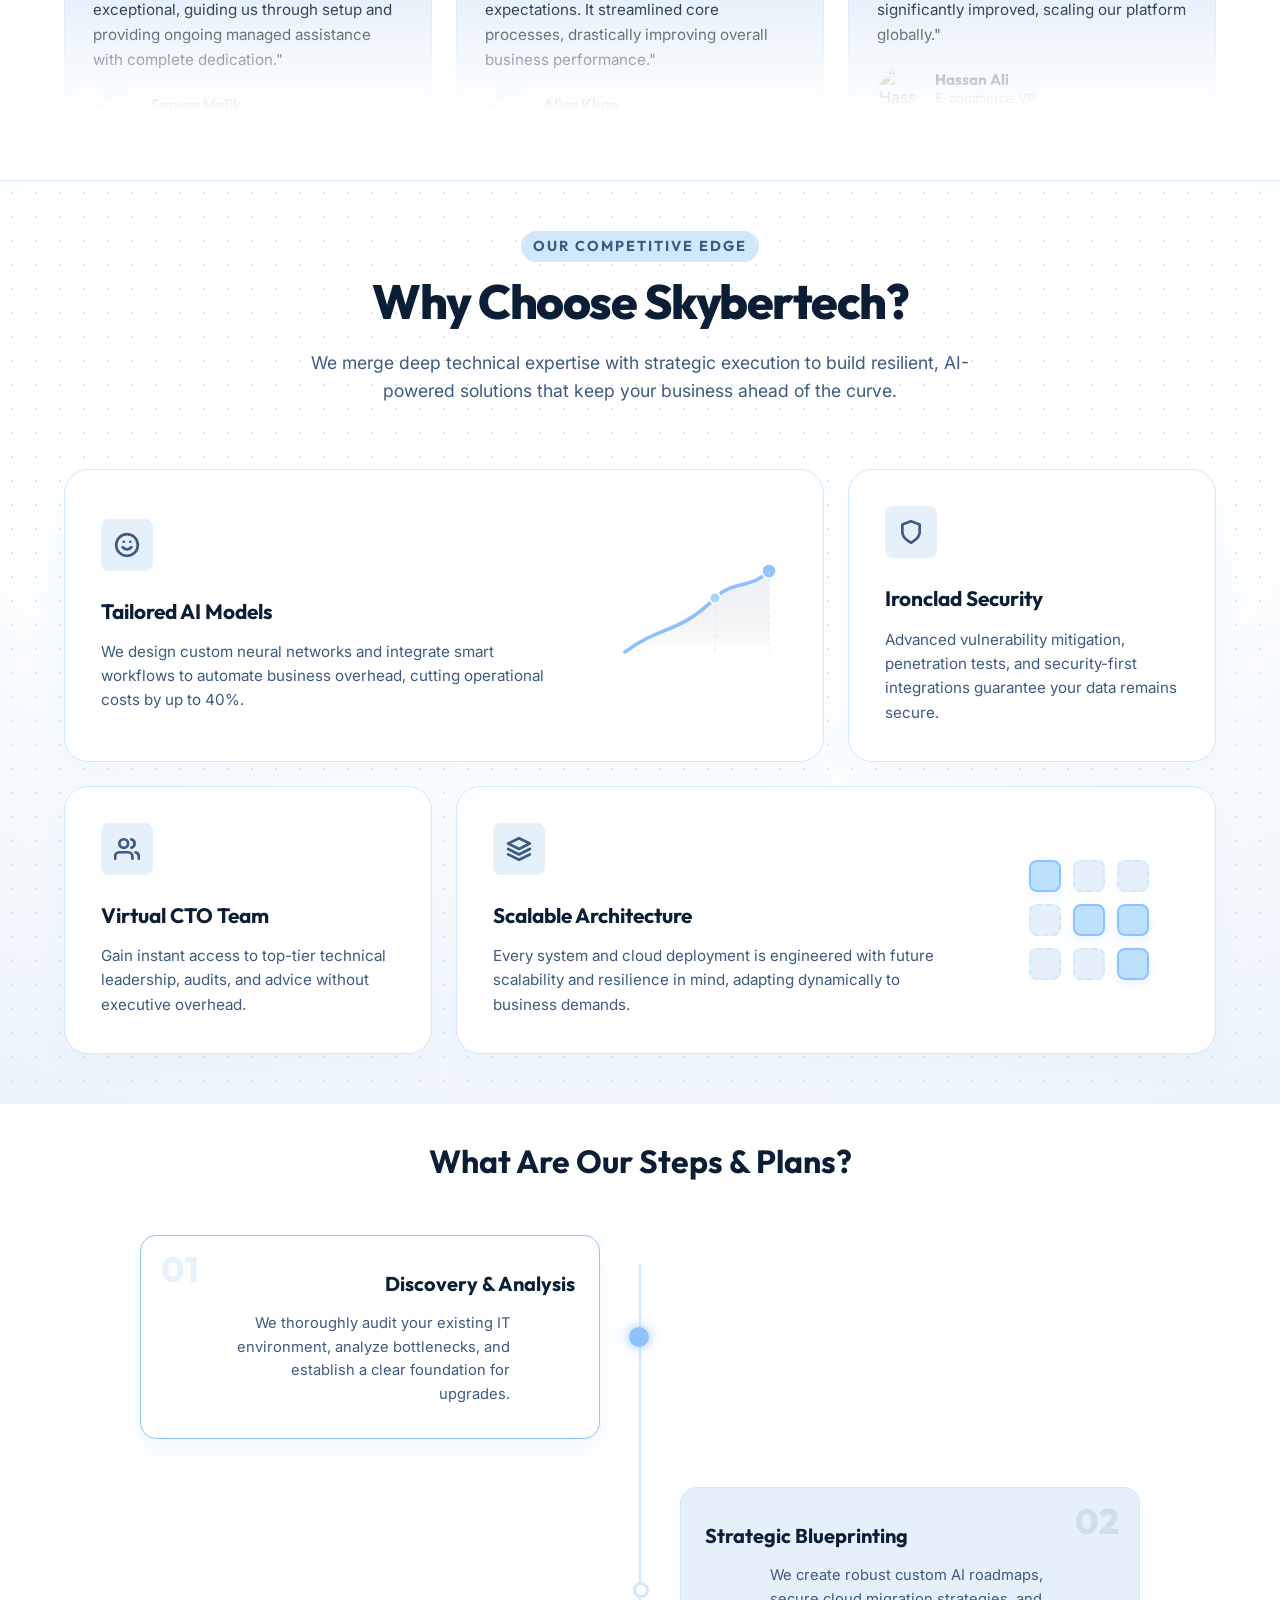
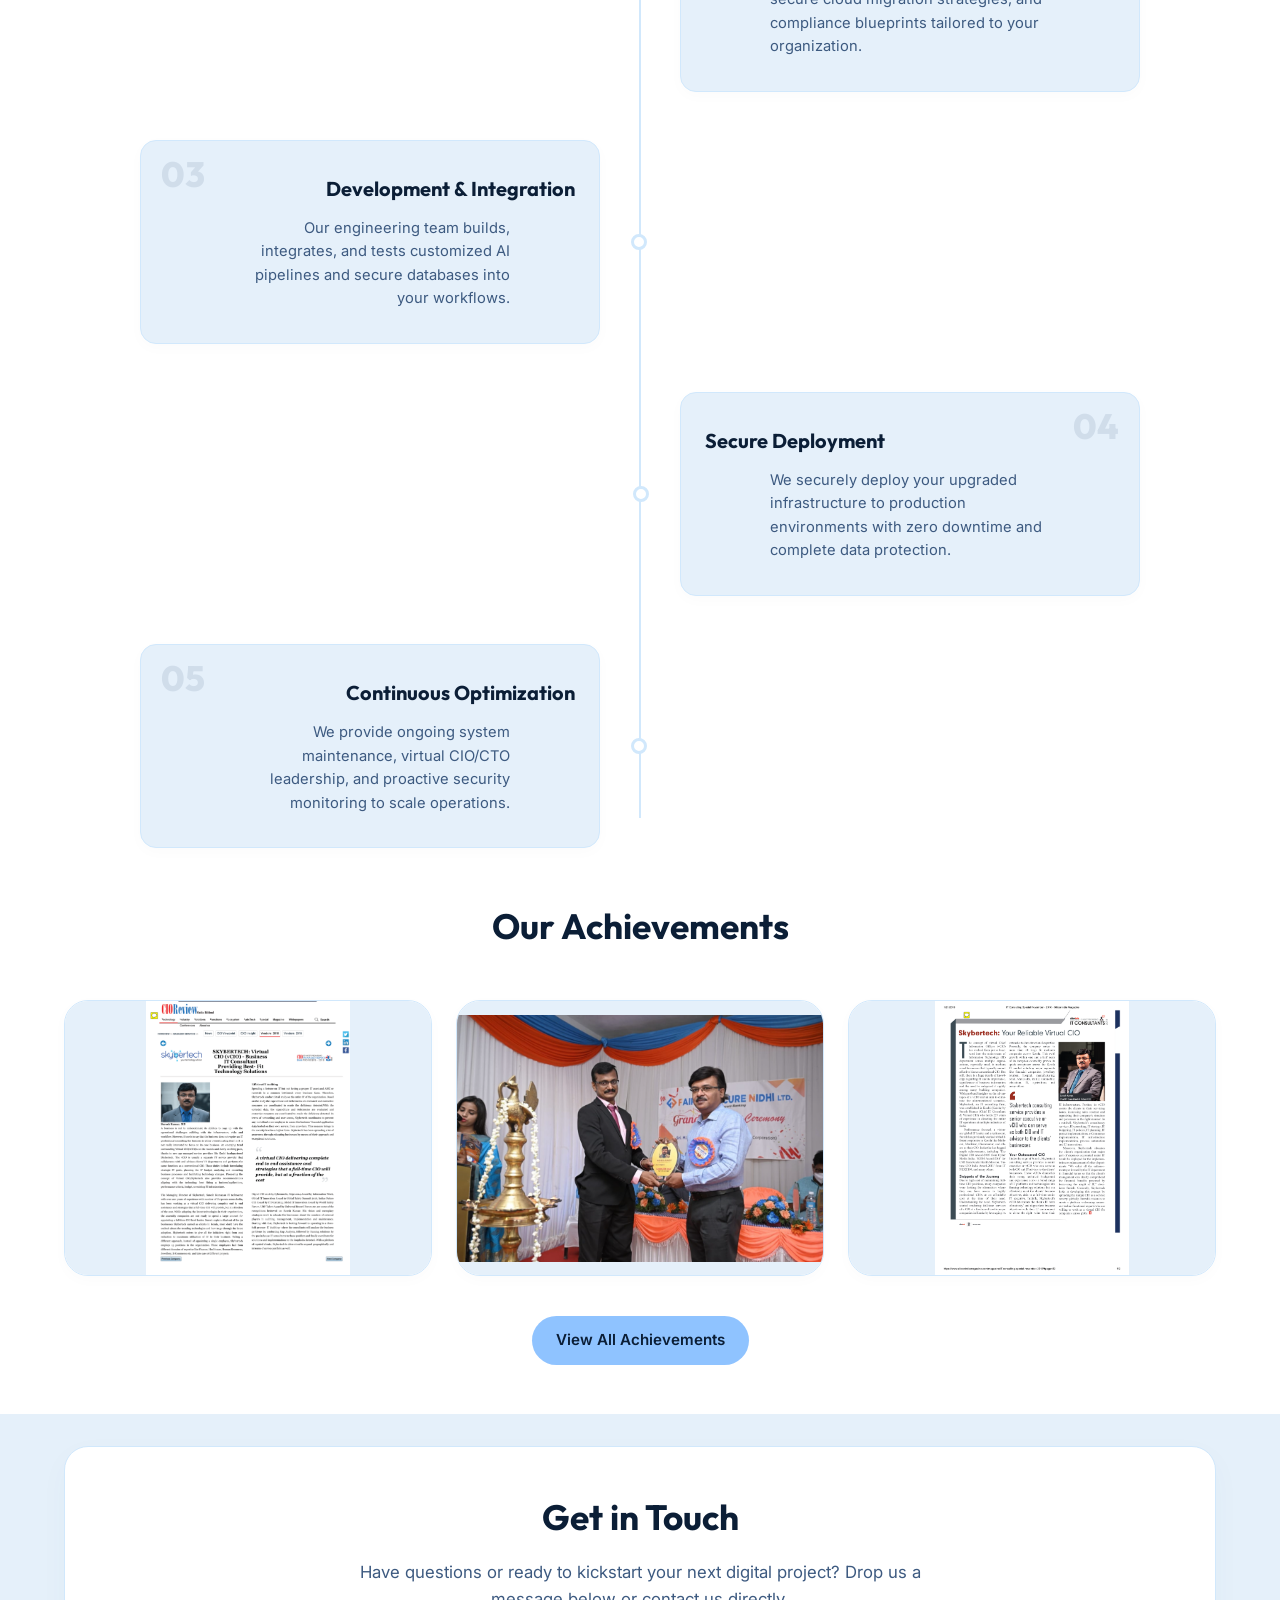
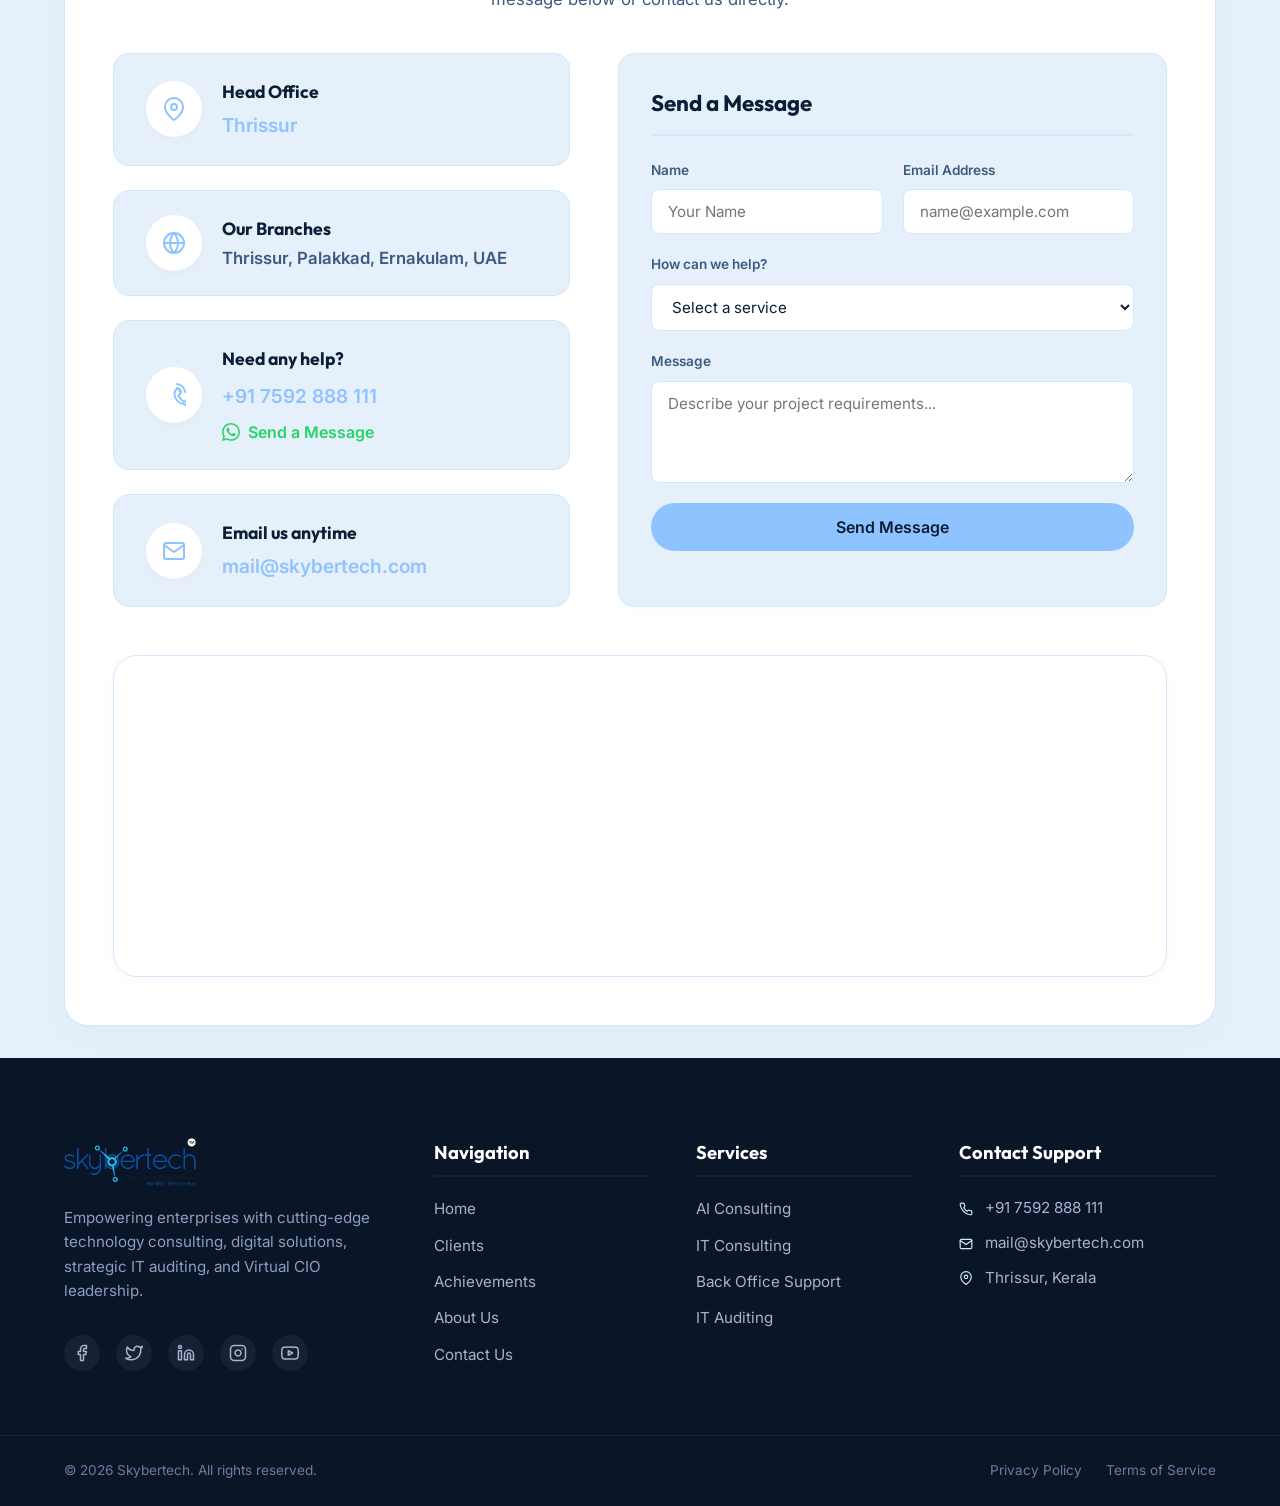
==== commit 520fb9e1: "feat: redesign Industries We Serve cards into 3D interactive tilt cards matching React component des" ====
--- a/index.html
+++ b/index.html
@@ -406,127 +406,208 @@
           </p>
         </div>
 
-        <div class="categories-grid">
-          <!-- Category 1: Consulting -->
-          <a href="clients.html?category=consulting" class="category-card animate-fade"
-            style="background-image: linear-gradient(rgba(24, 43, 73, 0.25), rgba(24, 43, 73, 0.9)), url('https://images.unsplash.com/photo-1454165804606-c3d57bc86b40?auto=format&fit=crop&w=600&q=80');">
-            <div class="category-icon-wrapper">
-              <svg xmlns="http://www.w3.org/2000/svg" width="24" height="24" viewBox="0 0 24 24" fill="none"
-                stroke="currentColor" stroke-width="2" stroke-linecap="round" stroke-linejoin="round">
-                <path d="M17 21v-2a4 4 0 0 0-4-4H5a4 4 0 0 0-4 4v2"></path>
-                <circle cx="9" cy="7" r="4"></circle>
-                <path d="M23 21v-2a4 4 0 0 0-3-3.87"></path>
-                <path d="M16 3.13a4 4 0 0 1 0 7.75"></path>
-              </svg>
-            </div>
-            <h3 class="category-title">Consulting</h3>
-            <p class="category-desc">Cloud migration, virtual CIO/CTO advisory, and digital roadmaps.</p>
-          </a>
-
-          <!-- Category 2: Healthcare -->
-          <a href="clients.html?category=hospital" class="category-card animate-fade"
-            style="background-image: linear-gradient(rgba(24, 43, 73, 0.25), rgba(24, 43, 73, 0.9)), url('https://images.unsplash.com/photo-1505751172876-fa1923c5c528?auto=format&fit=crop&w=600&q=80');">
-            <div class="category-icon-wrapper">
-              <svg xmlns="http://www.w3.org/2000/svg" width="24" height="24" viewBox="0 0 24 24" fill="none"
-                stroke="currentColor" stroke-width="2" stroke-linecap="round" stroke-linejoin="round">
-                <path d="M22 12h-4l-3 9L9 3l-3 9H2"></path>
-              </svg>
-            </div>
-            <h3 class="category-title">Healthcare</h3>
-            <p class="category-desc">AI diagnostic integrations and medical system scaling.</p>
-          </a>
-
-          <!-- Category 3: Fintech -->
-          <a href="clients.html?category=fintech" class="category-card animate-fade"
-            style="background-image: linear-gradient(rgba(24, 43, 73, 0.25), rgba(24, 43, 73, 0.9)), url('https://images.unsplash.com/photo-1559526324-4b87b5e36e44?auto=format&fit=crop&w=600&q=80');">
-            <div class="category-icon-wrapper">
-              <svg xmlns="http://www.w3.org/2000/svg" width="24" height="24" viewBox="0 0 24 24" fill="none"
-                stroke="currentColor" stroke-width="2" stroke-linecap="round" stroke-linejoin="round">
-                <rect x="1" y="4" width="22" height="16" rx="2" ry="2"></rect>
-                <line x1="1" y1="10" x2="23" y2="10"></line>
-              </svg>
-            </div>
-            <h3 class="category-title">Fintech</h3>
-            <p class="category-desc">IT auditing, compliance frameworks, and digital banking platforms.</p>
-          </a>
-
-          <!-- Category 4: Retail -->
-          <a href="clients.html?category=retail" class="category-card animate-fade"
-            style="background-image: linear-gradient(rgba(24, 43, 73, 0.25), rgba(24, 43, 73, 0.9)), url('https://images.unsplash.com/photo-1472851294608-062f824d29cc?auto=format&fit=crop&w=600&q=80');">
-            <div class="category-icon-wrapper">
-              <svg xmlns="http://www.w3.org/2000/svg" width="24" height="24" viewBox="0 0 24 24" fill="none"
-                stroke="currentColor" stroke-width="2" stroke-linecap="round" stroke-linejoin="round">
-                <circle cx="9" cy="21" r="1"></circle>
-                <circle cx="20" cy="21" r="1"></circle>
-                <path d="M1 1h4l2.68 13.39a2 2 0 0 0 2 1.61h9.72a2 2 0 0 0 2-1.61L23 6H6"></path>
-              </svg>
-            </div>
-            <h3 class="category-title">Retail & E-Commerce</h3>
-            <p class="category-desc">E-commerce architectures, inventory sync, and scaling analytics.</p>
-          </a>
-
-          <!-- Category 5: Education -->
-          <a href="clients.html?category=edu" class="category-card animate-fade"
-            style="background-image: linear-gradient(rgba(24, 43, 73, 0.25), rgba(24, 43, 73, 0.9)), url('https://images.unsplash.com/photo-1523050854058-8df90110c9f1?auto=format&fit=crop&w=600&q=80');">
-            <div class="category-icon-wrapper">
-              <svg xmlns="http://www.w3.org/2000/svg" width="24" height="24" viewBox="0 0 24 24" fill="none"
-                stroke="currentColor" stroke-width="2" stroke-linecap="round" stroke-linejoin="round">
-                <path d="M22 10v6M2 10l10-5 10 5-10 5z"></path>
-                <path d="M6 12v5c0 2 2 3 6 3s6-1 6-3v-5"></path>
-              </svg>
-            </div>
-            <h3 class="category-title">Education</h3>
-            <p class="category-desc">LMS system builds, digital courseware, and institutional IT portals.</p>
-          </a>
-
-          <!-- Category 6: Travel -->
-          <a href="clients.html?category=travel" class="category-card animate-fade"
-            style="background-image: linear-gradient(rgba(24, 43, 73, 0.25), rgba(24, 43, 73, 0.9)), url('https://images.unsplash.com/photo-1488646953014-85cb44e25828?auto=format&fit=crop&w=600&q=80');">
-            <div class="category-icon-wrapper">
-              <svg xmlns="http://www.w3.org/2000/svg" width="24" height="24" viewBox="0 0 24 24" fill="none"
-                stroke="currentColor" stroke-width="2" stroke-linecap="round" stroke-linejoin="round">
-                <path d="M22 2L11 13M22 2l-7 20-4-9-9-4 20-7z"></path>
-              </svg>
-            </div>
-            <h3 class="category-title">Travel & Hospitality</h3>
-            <p class="category-desc">Booking systems, customer CRM workflows, and operational audits.</p>
-          </a>
-
-          <!-- Category 7: Manufacturing -->
-          <a href="clients.html?category=manufacturer" class="category-card animate-fade"
-            style="background-image: linear-gradient(rgba(24, 43, 73, 0.25), rgba(24, 43, 73, 0.9)), url('https://images.unsplash.com/photo-1581091226825-a6a2a5aee158?auto=format&fit=crop&w=600&q=80');">
-            <div class="category-icon-wrapper">
-              <svg xmlns="http://www.w3.org/2000/svg" width="24" height="24" viewBox="0 0 24 24" fill="none"
-                stroke="currentColor" stroke-width="2" stroke-linecap="round" stroke-linejoin="round">
-                <path
-                  d="M14.7 6.3a1 1 0 0 0 0 1.4l1.6 1.6a1 1 0 0 0 1.4 0l3.77-3.77a6 6 0 0 1-7.94 7.94l-6.91 6.91a2.12 2.12 0 0 1-3-3l6.91-6.91a6 6 0 0 1 7.94-7.94l-3.76 3.76z">
-                </path>
-              </svg>
-            </div>
-            <h3 class="category-title">Manufacturing</h3>
-            <p class="category-desc">Supply chain automation and industrial database architectures.</p>
-          </a>
-
-          <!-- Category 8: Media -->
-          <a href="clients.html?category=media" class="category-card animate-fade"
-            style="background-image: linear-gradient(rgba(24, 43, 73, 0.25), rgba(24, 43, 73, 0.9)), url('https://images.unsplash.com/photo-1598899134739-24c46f58b8c0?auto=format&fit=crop&w=600&q=80');">
-            <div class="category-icon-wrapper">
-              <svg xmlns="http://www.w3.org/2000/svg" width="24" height="24" viewBox="0 0 24 24" fill="none"
-                stroke="currentColor" stroke-width="2" stroke-linecap="round" stroke-linejoin="round">
-                <rect x="2" y="2" width="20" height="20" rx="2.18" ry="2.18"></rect>
-                <line x1="7" y1="2" x2="7" y2="22"></line>
-                <line x1="17" y1="2" x2="17" y2="22"></line>
-                <line x1="2" y1="12" x2="22" y2="12"></line>
-                <line x1="2" y1="7" x2="7" y2="7"></line>
-                <line x1="2" y1="17" x2="7" y2="17"></line>
-                <line x1="17" y1="17" x2="22" y2="17"></line>
-                <line x1="17" y1="7" x2="22" y2="7"></line>
-              </svg>
-            </div>
-            <h3 class="category-title">Media & Entertainment</h3>
-            <p class="category-desc">High-scale content delivery workflows and platform audits.</p>
-          </a>
-        </div>
+        <div class="categories-grid-3d">
+          <!-- Card 1: Consulting -->
+          <div class="category-3d-card" data-tilt>
+            <div class="card-3d-inner">
+              <img src="https://images.unsplash.com/photo-1454165804606-c3d57bc86b40?auto=format&fit=crop&w=800&q=80" alt="Consulting" class="card-3d-bg" loading="lazy">
+              <div class="card-3d-overlay"></div>
+              <div class="card-3d-content">
+                <div class="card-3d-header">
+                  <div class="card-3d-title-box">
+                    <h3 class="card-3d-title">Consulting</h3>
+                    <p class="card-3d-subtitle">Cloud migration, virtual CIO/CTO advisory, & digital roadmaps.</p>
+                  </div>
+                  <a href="clients.html?category=consulting" class="card-3d-arrow-btn" aria-label="Learn more about Consulting">
+                    <svg xmlns="http://www.w3.org/2000/svg" width="20" height="20" viewBox="0 0 24 24" fill="none" stroke="currentColor" stroke-width="2.5" stroke-linecap="round" stroke-linejoin="round">
+                      <line x1="7" y1="17" x2="17" y2="7"></line>
+                      <polyline points="7 7 17 7 17 17"></polyline>
+                    </svg>
+                  </a>
+                </div>
+                <a href="clients.html?category=consulting" class="card-3d-action-btn">
+                  Explore Solutions
+                </a>
+              </div>
+            </div>
+          </div>
+
+          <!-- Card 2: Healthcare -->
+          <div class="category-3d-card" data-tilt>
+            <div class="card-3d-inner">
+              <img src="https://images.unsplash.com/photo-1505751172876-fa1923c5c528?auto=format&fit=crop&w=800&q=80" alt="Healthcare" class="card-3d-bg" loading="lazy">
+              <div class="card-3d-overlay"></div>
+              <div class="card-3d-content">
+                <div class="card-3d-header">
+                  <div class="card-3d-title-box">
+                    <h3 class="card-3d-title">Healthcare</h3>
+                    <p class="card-3d-subtitle">AI diagnostic integrations & medical system scaling.</p>
+                  </div>
+                  <a href="clients.html?category=hospital" class="card-3d-arrow-btn" aria-label="Learn more about Healthcare">
+                    <svg xmlns="http://www.w3.org/2000/svg" width="20" height="20" viewBox="0 0 24 24" fill="none" stroke="currentColor" stroke-width="2.5" stroke-linecap="round" stroke-linejoin="round">
+                      <line x1="7" y1="17" x2="17" y2="7"></line>
+                      <polyline points="7 7 17 7 17 17"></polyline>
+                    </svg>
+                  </a>
+                </div>
+                <a href="clients.html?category=hospital" class="card-3d-action-btn">
+                  Explore Solutions
+                </a>
+              </div>
+            </div>
+          </div>
+
+          <!-- Card 3: Fintech -->
+          <div class="category-3d-card" data-tilt>
+            <div class="card-3d-inner">
+              <img src="https://images.unsplash.com/photo-1559526324-4b87b5e36e44?auto=format&fit=crop&w=800&q=80" alt="Fintech" class="card-3d-bg" loading="lazy">
+              <div class="card-3d-overlay"></div>
+              <div class="card-3d-content">
+                <div class="card-3d-header">
+                  <div class="card-3d-title-box">
+                    <h3 class="card-3d-title">Fintech</h3>
+                    <p class="card-3d-subtitle">IT auditing, compliance frameworks, & digital banking.</p>
+                  </div>
+                  <a href="clients.html?category=fintech" class="card-3d-arrow-btn" aria-label="Learn more about Fintech">
+                    <svg xmlns="http://www.w3.org/2000/svg" width="20" height="20" viewBox="0 0 24 24" fill="none" stroke="currentColor" stroke-width="2.5" stroke-linecap="round" stroke-linejoin="round">
+                      <line x1="7" y1="17" x2="17" y2="7"></line>
+                      <polyline points="7 7 17 7 17 17"></polyline>
+                    </svg>
+                  </a>
+                </div>
+                <a href="clients.html?category=fintech" class="card-3d-action-btn">
+                  Explore Solutions
+                </a>
+              </div>
+            </div>
+          </div>
+
+          <!-- Card 4: Retail & E-Commerce -->
+          <div class="category-3d-card" data-tilt>
+            <div class="card-3d-inner">
+              <img src="https://images.unsplash.com/photo-1472851294608-062f824d29cc?auto=format&fit=crop&w=800&q=80" alt="Retail & E-Commerce" class="card-3d-bg" loading="lazy">
+              <div class="card-3d-overlay"></div>
+              <div class="card-3d-content">
+                <div class="card-3d-header">
+                  <div class="card-3d-title-box">
+                    <h3 class="card-3d-title">Retail & E-Commerce</h3>
+                    <p class="card-3d-subtitle">E-commerce architectures, inventory sync, & analytics.</p>
+                  </div>
+                  <a href="clients.html?category=retail" class="card-3d-arrow-btn" aria-label="Learn more about Retail">
+                    <svg xmlns="http://www.w3.org/2000/svg" width="20" height="20" viewBox="0 0 24 24" fill="none" stroke="currentColor" stroke-width="2.5" stroke-linecap="round" stroke-linejoin="round">
+                      <line x1="7" y1="17" x2="17" y2="7"></line>
+                      <polyline points="7 7 17 7 17 17"></polyline>
+                    </svg>
+                  </a>
+                </div>
+                <a href="clients.html?category=retail" class="card-3d-action-btn">
+                  Explore Solutions
+                </a>
+              </div>
+            </div>
+          </div>
+
+          <!-- Card 5: Education -->
+          <div class="category-3d-card" data-tilt>
+            <div class="card-3d-inner">
+              <img src="https://images.unsplash.com/photo-1523050854058-8df90110c9f1?auto=format&fit=crop&w=800&q=80" alt="Education" class="card-3d-bg" loading="lazy">
+              <div class="card-3d-overlay"></div>
+              <div class="card-3d-content">
+                <div class="card-3d-header">
+                  <div class="card-3d-title-box">
+                    <h3 class="card-3d-title">Education</h3>
+                    <p class="card-3d-subtitle">LMS system builds, digital courseware, & IT portals.</p>
+                  </div>
+                  <a href="clients.html?category=edu" class="card-3d-arrow-btn" aria-label="Learn more about Education">
+                    <svg xmlns="http://www.w3.org/2000/svg" width="20" height="20" viewBox="0 0 24 24" fill="none" stroke="currentColor" stroke-width="2.5" stroke-linecap="round" stroke-linejoin="round">
+                      <line x1="7" y1="17" x2="17" y2="7"></line>
+                      <polyline points="7 7 17 7 17 17"></polyline>
+                    </svg>
+                  </a>
+                </div>
+                <a href="clients.html?category=edu" class="card-3d-action-btn">
+                  Explore Solutions
+                </a>
+              </div>
+            </div>
+          </div>
+
+          <!-- Card 6: Travel & Hospitality -->
+          <div class="category-3d-card" data-tilt>
+            <div class="card-3d-inner">
+              <img src="https://images.unsplash.com/photo-1488646953014-85cb44e25828?auto=format&fit=crop&w=800&q=80" alt="Travel & Hospitality" class="card-3d-bg" loading="lazy">
+              <div class="card-3d-overlay"></div>
+              <div class="card-3d-content">
+                <div class="card-3d-header">
+                  <div class="card-3d-title-box">
+                    <h3 class="card-3d-title">Travel & Hospitality</h3>
+                    <p class="card-3d-subtitle">Booking systems, customer CRM workflows, & audits.</p>
+                  </div>
+                  <a href="clients.html?category=travel" class="card-3d-arrow-btn" aria-label="Learn more about Travel">
+                    <svg xmlns="http://www.w3.org/2000/svg" width="20" height="20" viewBox="0 0 24 24" fill="none" stroke="currentColor" stroke-width="2.5" stroke-linecap="round" stroke-linejoin="round">
+                      <line x1="7" y1="17" x2="17" y2="7"></line>
+                      <polyline points="7 7 17 7 17 17"></polyline>
+                    </svg>
+                  </a>
+                </div>
+                <a href="clients.html?category=travel" class="card-3d-action-btn">
+                  Explore Solutions
+                </a>
+              </div>
+            </div>
+          </div>
+
+          <!-- Card 7: Manufacturing -->
+          <div class="category-3d-card" data-tilt>
+            <div class="card-3d-inner">
+              <img src="https://images.unsplash.com/photo-1581091226825-a6a2a5aee158?auto=format&fit=crop&w=800&q=80" alt="Manufacturing" class="card-3d-bg" loading="lazy">
+              <div class="card-3d-overlay"></div>
+              <div class="card-3d-content">
+                <div class="card-3d-header">
+                  <div class="card-3d-title-box">
+                    <h3 class="card-3d-title">Manufacturing</h3>
+                    <p class="card-3d-subtitle">Supply chain automation & industrial database systems.</p>
+                  </div>
+                  <a href="clients.html?category=manufacturer" class="card-3d-arrow-btn" aria-label="Learn more about Manufacturing">
+                    <svg xmlns="http://www.w3.org/2000/svg" width="20" height="20" viewBox="0 0 24 24" fill="none" stroke="currentColor" stroke-width="2.5" stroke-linecap="round" stroke-linejoin="round">
+                      <line x1="7" y1="17" x2="17" y2="7"></line>
+                      <polyline points="7 7 17 7 17 17"></polyline>
+                    </svg>
+                  </a>
+                </div>
+                <a href="clients.html?category=manufacturer" class="card-3d-action-btn">
+                  Explore Solutions
+                </a>
+              </div>
+            </div>
+          </div>
+
+          <!-- Card 8: Media & Entertainment -->
+          <div class="category-3d-card" data-tilt>
+            <div class="card-3d-inner">
+              <img src="https://images.unsplash.com/photo-1598899134739-24c46f58b8c0?auto=format&fit=crop&w=800&q=80" alt="Media & Entertainment" class="card-3d-bg" loading="lazy">
+              <div class="card-3d-overlay"></div>
+              <div class="card-3d-content">
+                <div class="card-3d-header">
+                  <div class="card-3d-title-box">
+                    <h3 class="card-3d-title">Media & Entertainment</h3>
+                    <p class="card-3d-subtitle">High-scale content delivery workflows & platform audits.</p>
+                  </div>
+                  <a href="clients.html?category=media" class="card-3d-arrow-btn" aria-label="Learn more about Media">
+                    <svg xmlns="http://www.w3.org/2000/svg" width="20" height="20" viewBox="0 0 24 24" fill="none" stroke="currentColor" stroke-width="2.5" stroke-linecap="round" stroke-linejoin="round">
+                      <line x1="7" y1="17" x2="17" y2="7"></line>
+                      <polyline points="7 7 17 7 17 17"></polyline>
+                    </svg>
+                  </a>
+                </div>
+                <a href="clients.html?category=media" class="card-3d-action-btn">
+                  Explore Solutions
+                </a>
+              </div>
+            </div>
+          </div>
+        </div>
+
 
         <div class="clients-footer">
           <a href="clients.html" class="btn btn-primary">View All Client Logos</a>
--- a/style.css
+++ b/style.css
@@ -5901,9 +5901,7 @@
   animation: testimonialScrollVert 21s linear infinite;
 }
 
-.testimonials-column:hover .testimonials-column-track {
-  animation-play-state: paused;
-}
+
 
 @keyframes testimonialScrollVert {
   0% {
@@ -5998,8 +5996,186 @@
   }
 }
 
-
-
-
-
-
+/* ==========================================================================
+   3D Interactive Tilt Cards Grid (Industries We Serve)
+   ========================================================================== */
+.categories-grid-3d {
+  display: grid;
+  grid-template-columns: repeat(4, 1fr);
+  gap: 28px;
+  width: 100%;
+  perspective: 1000px;
+  margin-top: 24px;
+}
+
+.category-3d-card {
+  position: relative;
+  height: 400px;
+  width: 100%;
+  border-radius: 20px;
+  background: transparent;
+  perspective: 1000px;
+  cursor: pointer;
+}
+
+.card-3d-inner {
+  position: relative;
+  width: 100%;
+  height: 100%;
+  border-radius: 20px;
+  border: 1px solid rgba(255, 255, 255, 0.15);
+  box-shadow: 0 20px 40px rgba(0, 0, 0, 0.12);
+  transform-style: preserve-3d;
+  transition: transform 0.15s cubic-bezier(0.16, 1, 0.3, 1), box-shadow 0.3s ease;
+  overflow: hidden;
+}
+
+.category-3d-card:hover .card-3d-inner {
+  box-shadow: 0 30px 60px rgba(37, 99, 235, 0.28);
+  border-color: rgba(255, 255, 255, 0.4);
+}
+
+.card-3d-bg {
+  position: absolute;
+  inset: 0;
+  width: 100%;
+  height: 100%;
+  object-fit: cover;
+  border-radius: 20px;
+  transition: transform 0.5s ease;
+}
+
+.category-3d-card:hover .card-3d-bg {
+  transform: scale(1.06);
+}
+
+.card-3d-overlay {
+  position: absolute;
+  inset: 0;
+  width: 100%;
+  height: 100%;
+  border-radius: 20px;
+  background: linear-gradient(180deg, rgba(0, 0, 0, 0.35) 0%, rgba(0, 0, 0, 0.1) 40%, rgba(0, 0, 0, 0.88) 100%);
+  pointer-events: none;
+}
+
+.card-3d-content {
+  position: relative;
+  z-index: 2;
+  display: flex;
+  flex-direction: column;
+  justify-content: space-between;
+  height: 100%;
+  padding: 24px;
+  color: #ffffff;
+  transform-style: preserve-3d;
+}
+
+.card-3d-header {
+  display: flex;
+  align-items: flex-start;
+  justify-content: space-between;
+  gap: 12px;
+  transform: translateZ(40px);
+}
+
+.card-3d-title-box {
+  display: flex;
+  flex-direction: column;
+  gap: 6px;
+}
+
+.card-3d-title {
+  font-family: var(--font-heading);
+  font-size: 1.35rem;
+  font-weight: 800;
+  color: #ffffff;
+  letter-spacing: -0.3px;
+  text-shadow: 0 2px 10px rgba(0, 0, 0, 0.5);
+}
+
+.card-3d-subtitle {
+  font-size: 0.85rem;
+  font-weight: 400;
+  color: rgba(255, 255, 255, 0.88);
+  line-height: 1.45;
+  text-shadow: 0 1px 6px rgba(0, 0, 0, 0.5);
+}
+
+.card-3d-arrow-btn {
+  display: flex;
+  align-items: center;
+  justify-content: center;
+  width: 42px;
+  height: 42px;
+  border-radius: 50%;
+  background: rgba(255, 255, 255, 0.2);
+  backdrop-filter: blur(8px);
+  -webkit-backdrop-filter: blur(8px);
+  border: 1px solid rgba(255, 255, 255, 0.35);
+  color: #ffffff;
+  flex-shrink: 0;
+  transform: translateZ(60px);
+  transition: all 0.25s ease;
+}
+
+.card-3d-arrow-btn:hover {
+  background: rgba(255, 255, 255, 0.38);
+  transform: translateZ(60px) scale(1.1) rotate(5deg);
+  border-color: rgba(255, 255, 255, 0.6);
+}
+
+.card-3d-action-btn {
+  display: block;
+  width: 100%;
+  padding: 12px 16px;
+  border-radius: 12px;
+  background: rgba(255, 255, 255, 0.15);
+  backdrop-filter: blur(12px);
+  -webkit-backdrop-filter: blur(12px);
+  border: 1px solid rgba(255, 255, 255, 0.25);
+  color: #ffffff;
+  font-family: var(--font-heading);
+  font-size: 0.9rem;
+  font-weight: 700;
+  text-align: center;
+  text-decoration: none;
+  transform: translateZ(50px);
+  transition: all 0.25s ease;
+}
+
+.card-3d-action-btn:hover {
+  background: rgba(255, 255, 255, 0.3);
+  border-color: rgba(255, 255, 255, 0.55);
+  transform: translateZ(50px) scale(1.02);
+  color: #ffffff;
+}
+
+/* Responsive Grid Rules for 3D Cards */
+@media (max-width: 1200px) {
+  .categories-grid-3d {
+    grid-template-columns: repeat(3, 1fr);
+  }
+}
+
+@media (max-width: 900px) {
+  .categories-grid-3d {
+    grid-template-columns: repeat(2, 1fr);
+  }
+}
+
+@media (max-width: 600px) {
+  .categories-grid-3d {
+    grid-template-columns: 1fr;
+  }
+  .category-3d-card {
+    height: 360px;
+  }
+}
+
+
+
+
+
+
+
